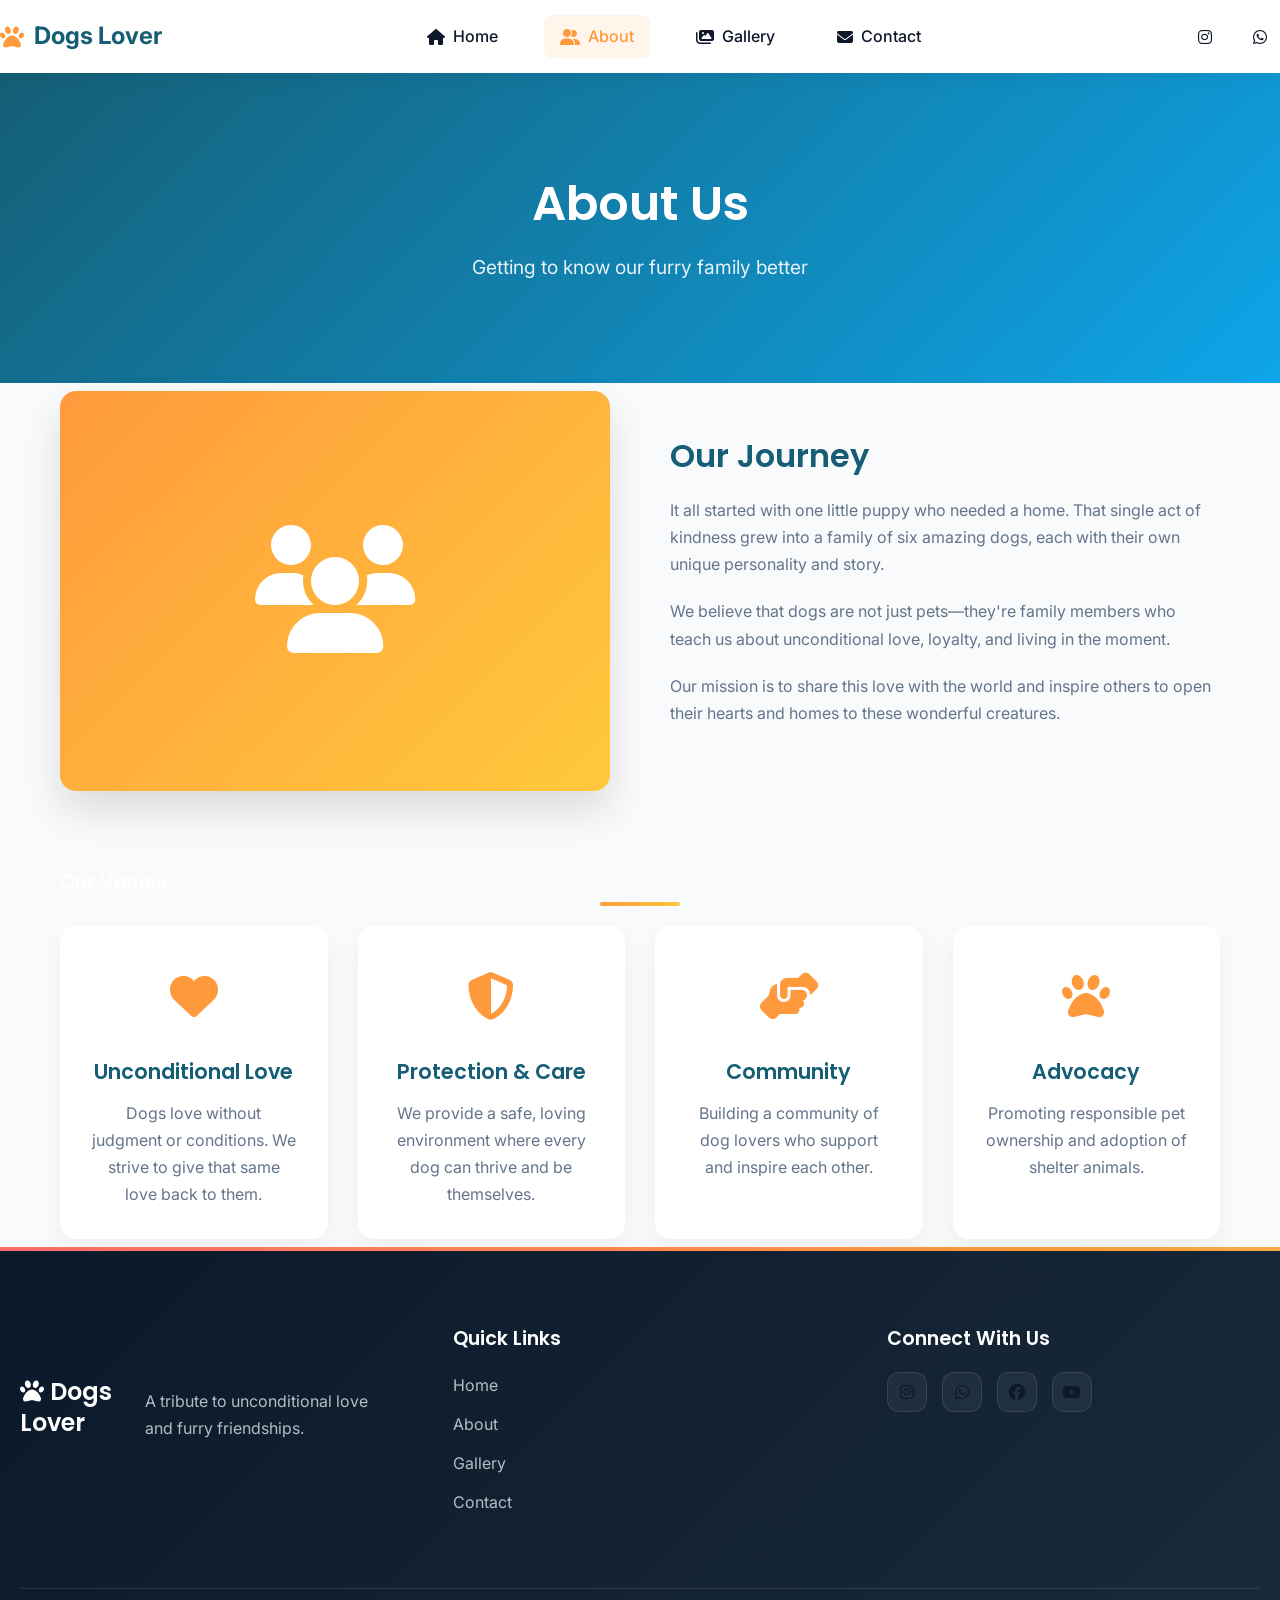
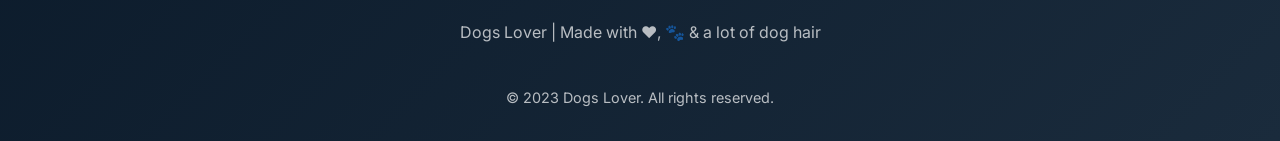
==== about.html @ d4560bfb "git init" ====
<!DOCTYPE html>
<html lang="en">
<head>
<meta charset="UTF-8">
<meta name="viewport" content="width=device-width, initial-scale=1.0">
<title>Dogs Lover | About</title>
<link rel="preconnect" href="https://fonts.googleapis.com">
<link rel="preconnect" href="https://fonts.gstatic.com" crossorigin>
<link href="https://fonts.googleapis.com/css2?family=Poppins:wght@300;400;500;600;700&family=Inter:wght@300;400;500;600&display=swap" rel="stylesheet">
<link rel="stylesheet" href="https://cdnjs.cloudflare.com/ajax/libs/font-awesome/6.4.0/css/all.min.css">
<link rel="stylesheet" href="style.css">
</head>

<body>
  <!-- Navigation -->
  <nav class="navbar">
    <div class="nav-container">
      <a href="index.html" class="nav-logo">
        <i class="fas fa-paw"></i> Dogs Lover
      </a>
      
      <button class="nav-toggle" id="navToggle">
        <i class="fas fa-bars"></i>
      </button>
      
      <ul class="nav-menu" id="navMenu">
        <li><a href="index.html" class="nav-link"><i class="fas fa-home"></i> Home</a></li>
        <li><a href="about.html" class="nav-link active"><i class="fas fa-user-friends"></i> About</a></li>
        <li><a href="gallery.html" class="nav-link"><i class="fas fa-images"></i> Gallery</a></li>
        <li><a href="contact.html" class="nav-link"><i class="fas fa-envelope"></i> Contact</a></li>
      </ul>
      
      <div class="nav-social">
        <a href="https://instagram.com/yourusername" class="social-icon" target="_blank">
          <i class="fab fa-instagram"></i>
        </a>
        <a href="https://wa.me/8801XXXXXXXXX" class="social-icon" target="_blank">
          <i class="fab fa-whatsapp"></i>
        </a>
      </div>
    </div>
  </nav>

  <!-- About Hero -->
  <header class="page-hero">
    <div class="container">
      <h1 class="page-title">About Us</h1>
      <p class="page-subtitle">Getting to know our furry family better</p>
    </div>
  </header>

  <!-- About Content -->
  <section class="section about-section">
    <div class="container">
      <div class="about-content">
        <div class="about-image">
          <div class="image-placeholder">
            <i class="fas fa-users"></i>
          </div>
        </div>
        
        <div class="about-text">
          <h2>Our Journey</h2>
          <p>
            It all started with one little puppy who needed a home. That single act of kindness grew into a family of six amazing dogs, each with their own unique personality and story.
          </p>
          <p>
            We believe that dogs are not just pets—they're family members who teach us about unconditional love, loyalty, and living in the moment.
          </p>
          <p>
            Our mission is to share this love with the world and inspire others to open their hearts and homes to these wonderful creatures.
          </p>
        </div>
      </div>
      
      <div class="values-section">
        <h2 class="section-title">Our Values</h2>
        
        <div class="values-grid">
          <div class="value-card">
            <div class="value-icon">
              <i class="fas fa-heart"></i>
            </div>
            <h3>Unconditional Love</h3>
            <p>Dogs love without judgment or conditions. We strive to give that same love back to them.</p>
          </div>
          
          <div class="value-card">
            <div class="value-icon">
              <i class="fas fa-shield-alt"></i>
            </div>
            <h3>Protection & Care</h3>
            <p>We provide a safe, loving environment where every dog can thrive and be themselves.</p>
          </div>
          
          <div class="value-card">
            <div class="value-icon">
              <i class="fas fa-hands-helping"></i>
            </div>
            <h3>Community</h3>
            <p>Building a community of dog lovers who support and inspire each other.</p>
          </div>
          
          <div class="value-card">
            <div class="value-icon">
              <i class="fas fa-paw"></i>
            </div>
            <h3>Advocacy</h3>
            <p>Promoting responsible pet ownership and adoption of shelter animals.</p>
          </div>
        </div>
      </div>
    </div>
  </section>

  <!-- Footer -->
  <footer class="footer">
    <div class="container">
      <div class="footer-content">
        <div class="footer-logo">
          <h3><i class="fas fa-paw"></i> Dogs Lover</h3>
          <p>A tribute to unconditional love and furry friendships.</p>
        </div>
        
        <div class="footer-links">
          <h4>Quick Links</h4>
          <ul>
            <li><a href="index.html">Home</a></li>
            <li><a href="about.html">About</a></li>
            <li><a href="gallery.html">Gallery</a></li>
            <li><a href="contact.html">Contact</a></li>
          </ul>
        </div>
        
        <div class="footer-contact">
          <h4>Connect With Us</h4>
          <div class="footer-social">
            <a href="https://instagram.com/yourusername" class="social-icon" target="_blank">
              <i class="fab fa-instagram"></i>
            </a>
            <a href="https://wa.me/8801XXXXXXXXX" class="social-icon" target="_blank">
              <i class="fab fa-whatsapp"></i>
            </a>
            <a href="#" class="social-icon">
              <i class="fab fa-facebook"></i>
            </a>
            <a href="#" class="social-icon">
              <i class="fab fa-youtube"></i>
            </a>
          </div>
        </div>
      </div>
      
      <div class="footer-bottom">
        <p>Dogs Lover | Made with ❤️, 🐾 & a lot of dog hair</p>
        <p class="copyright">© 2023 Dogs Lover. All rights reserved.</p>
      </div>
    </div>
  </footer>

  <script src="script.js"></script>
</body>
</html>
---- style.css ----
/* CSS Variables */
:root {
  --primary: #ff9a3c;
  --primary-light: #ffc93c;
  --secondary: #155e75;
  --secondary-light: #0ea5e9;
  --dark: #0f172a;
  --light: #f8fafc;
  --gray: #64748b;
  --gray-light: #e2e8f0;
  --white: #ffffff;
  --radius: 16px;
  --radius-sm: 8px;
  --shadow: 0 10px 25px rgba(0, 0, 0, 0.05);
  --shadow-md: 0 15px 35px rgba(0, 0, 0, 0.08);
  --shadow-lg: 0 20px 40px rgba(0, 0, 0, 0.12);
  --transition: all 0.3s ease;
}

/* Reset & Base Styles */
* {
  margin: 0;
  padding: 0;
  box-sizing: border-box;
}

html {
  scroll-behavior: smooth;
}

body {
  font-family: "Inter", sans-serif;
  background-color: var(--light);
  color: var(--dark);
  line-height: 1.7;
  overflow-x: hidden;
}

h1,
h2,
h3,
h4,
h5,
h6 {
  font-family: "Poppins", sans-serif;
  font-weight: 600;
  line-height: 1.3;
}

.container {
  width: 100%;
  max-width: 1200px;
  margin: 0 auto;
  padding: 0 20px;
}

/* =============================================
   HERO SLIDER STYLES
   ============================================= */

.hero-slider {
  position: relative;
  width: 100%;
  height: 85vh;
  min-height: 600px;
  max-height: 800px;
  overflow: hidden;
  margin-top: 0;
}

.slider-container {
  position: relative;
  width: 100%;
  height: 100%;
}

.slider-slide {
  position: absolute;
  top: 0;
  left: 0;
  width: 100%;
  height: 100%;
  opacity: 0;
  visibility: hidden;
  transition:
    opacity 0.8s ease,
    visibility 0.8s;
  display: flex;
  align-items: center;
  justify-content: center;
  z-index: 1;
}

.slider-slide.active {
  opacity: 1;
  visibility: visible;
  z-index: 2;
}

.slide-background {
  position: absolute;
  top: 0;
  left: 0;
  width: 100%;
  height: 100%;
  z-index: -1;
}

.slide-overlay {
  position: absolute;
  top: 0;
  left: 0;
  width: 100%;
  height: 100%;
  background: linear-gradient(
    to bottom,
    rgba(0, 0, 0, 0.2) 0%,
    rgba(0, 0, 0, 0.4) 100%
  );
  z-index: 0;
}

.slide-content {
  position: relative;
  z-index: 1;
  color: white;
  text-align: center;
  max-width: 800px;
  padding: 0 30px;
  animation: fadeInUp 0.8s ease 0.3s both;
}

.slide-title {
  font-size: 3.5rem;
  margin-bottom: 20px;
  text-shadow: 0 4px 12px rgba(0, 0, 0, 0.2);
  animation: fadeInUp 0.8s ease 0.4s both;
}

.slide-subtitle {
  font-size: 1.8rem;
  margin-bottom: 25px;
  opacity: 0.9;
  font-weight: 400;
  animation: fadeInUp 0.8s ease 0.5s both;
}

.slide-description {
  font-size: 1.2rem;
  margin-bottom: 40px;
  opacity: 0.8;
  max-width: 600px;
  margin-left: auto;
  margin-right: auto;
  animation: fadeInUp 0.8s ease 0.6s both;
}

.slide-buttons {
  display: flex;
  gap: 20px;
  justify-content: center;
  flex-wrap: wrap;
  animation: fadeInUp 0.8s ease 0.7s both;
}

/* Slider Navigation Buttons */
.slider-btn {
  position: absolute;
  top: 50%;
  transform: translateY(-50%);
  width: 60px;
  height: 60px;
  background: rgba(255, 255, 255, 0.15);
  border: none;
  border-radius: 50%;
  color: white;
  font-size: 1.5rem;
  cursor: pointer;
  z-index: 10;
  display: flex;
  align-items: center;
  justify-content: center;
  transition: all 0.3s ease;
  backdrop-filter: blur(5px);
  -webkit-backdrop-filter: blur(5px);
}

.slider-btn:hover {
  background: rgba(255, 255, 255, 0.25);
  transform: translateY(-50%) scale(1.1);
}

.slider-btn-prev {
  left: 30px;
}

.slider-btn-next {
  right: 30px;
}

/* Slider Dots */
.slider-dots {
  position: absolute;
  bottom: 40px;
  left: 0;
  width: 100%;
  display: flex;
  justify-content: center;
  gap: 12px;
  z-index: 10;
}

.slider-dot {
  width: 14px;
  height: 14px;
  border-radius: 50%;
  border: none;
  background: rgba(255, 255, 255, 0.4);
  cursor: pointer;
  transition: all 0.3s ease;
  padding: 0;
}

.slider-dot:hover {
  background: rgba(255, 255, 255, 0.7);
}

.slider-dot.active {
  background: white;
  transform: scale(1.2);
}

/* Slider Progress Bar */
.slider-progress {
  position: absolute;
  bottom: 0;
  left: 0;
  width: 100%;
  height: 4px;
  background: rgba(255, 255, 255, 0.2);
  z-index: 10;
}

.slider-progress-bar {
  height: 100%;
  width: 0%;
  background: white;
  transition: width 0.1s linear;
}

/* Animation Keyframes */
@keyframes fadeInUp {
  from {
    opacity: 0;
    transform: translateY(30px);
  }
  to {
    opacity: 1;
    transform: translateY(0);
  }
}

@keyframes slideInLeft {
  from {
    opacity: 0;
    transform: translateX(-50px);
  }
  to {
    opacity: 1;
    transform: translateX(0);
  }
}

@keyframes slideInRight {
  from {
    opacity: 0;
    transform: translateX(50px);
  }
  to {
    opacity: 1;
    transform: translateX(0);
  }
}

/* Slide Content Animations */
.slide-content .slide-title {
  animation: fadeInUp 0.8s ease 0.3s both;
}

.slide-content .slide-subtitle {
  animation: fadeInUp 0.8s ease 0.4s both;
}

.slide-content .slide-description {
  animation: fadeInUp 0.8s ease 0.5s both;
}

.slide-content .slide-buttons {
  animation: fadeInUp 0.8s ease 0.6s both;
}

/* Floating Dogs Animation */
.floating-dogs {
  position: absolute;
  width: 100%;
  height: 100%;
  top: 0;
  left: 0;
  pointer-events: none;
  z-index: 0;
}

.floating-dog {
  position: absolute;
  font-size: 5rem;
  color: rgba(255, 255, 255, 0.15);
  animation: float 6s ease-in-out infinite;
}

.floating-dog-1 {
  top: 20%;
  left: 10%;
  animation-delay: 0s;
}

.floating-dog-2 {
  top: 60%;
  right: 15%;
  font-size: 3.5rem;
  animation-delay: 2s;
}

.floating-dog-3 {
  top: 40%;
  right: 25%;
  font-size: 4rem;
  animation-delay: 4s;
}

.floating-dog-4 {
  top: 70%;
  left: 20%;
  font-size: 3rem;
  animation-delay: 1s;
}

.floating-dog-5 {
  top: 30%;
  right: 5%;
  font-size: 2.5rem;
  animation-delay: 3s;
}

@keyframes float {
  0%,
  100% {
    transform: translateY(0) rotate(0deg);
  }
  50% {
    transform: translateY(-20px) rotate(5deg);
  }
}

/* Responsive Styles for Slider */
@media (max-width: 992px) {
  .hero-slider {
    height: 75vh;
    min-height: 500px;
  }

  .slide-title {
    font-size: 2.8rem;
  }

  .slide-subtitle {
    font-size: 1.5rem;
  }

  .slider-btn {
    width: 50px;
    height: 50px;
    font-size: 1.2rem;
  }

  .slider-btn-prev {
    left: 15px;
  }

  .slider-btn-next {
    right: 15px;
  }
}

@media (max-width: 768px) {
  .hero-slider {
    height: 70vh;
    min-height: 450px;
  }

  .slide-title {
    font-size: 2.3rem;
  }

  .slide-subtitle {
    font-size: 1.3rem;
  }

  .slide-description {
    font-size: 1.1rem;
    margin-bottom: 30px;
  }

  .slide-buttons {
    flex-direction: column;
    align-items: center;
  }

  .slider-btn {
    width: 45px;
    height: 45px;
  }

  .floating-dog {
    font-size: 3rem;
  }
}

@media (max-width: 576px) {
  .hero-slider {
    height: 65vh;
    min-height: 400px;
  }

  .slide-title {
    font-size: 2rem;
  }

  .slide-subtitle {
    font-size: 1.2rem;
  }

  .slide-content {
    padding: 0 20px;
  }

  .slider-dots {
    bottom: 25px;
  }

  .floating-dogs {
    display: none;
  }
}

section {
  padding: 8px 0;
}

.section-header {
  padding: 0px !important;
  text-align: center;
  margin-bottom: 60px;
}

.section-title {
  font-size: 2.5rem;
  color: var(--secondary);
  margin-bottom: 15px;
  position: relative;
  display: inline-block;
}

.section-title::after {
  content: "";
  position: absolute;
  width: 80px;
  height: 4px;
  background: linear-gradient(to right, var(--primary), var(--primary-light));
  bottom: -10px;
  left: 50%;
  transform: translateX(-50%);
  border-radius: 2px;
}

.section-subtitle {
  font-size: 1.1rem;
  color: var(--gray);
  max-width: 700px;
  margin: 0 auto;
}

/* Buttons */
.btn {
  display: inline-block;
  padding: 14px 32px;
  border-radius: 50px;
  text-decoration: none;
  font-weight: 600;
  font-size: 1rem;
  transition: var(--transition);
  cursor: pointer;
  border: none;
  font-family: "Poppins", sans-serif;
}

.btn-primary {
  background: linear-gradient(
    135deg,
    var(--primary) 0%,
    var(--primary-light) 100%
  );
  color: white;
  box-shadow: var(--shadow);
}

.btn-primary:hover {
  transform: translateY(-5px);
  box-shadow: var(--shadow-lg);
}

.btn-outline {
  background: transparent;
  color: var(--primary);
  border: 2px solid var(--primary);
}

.btn-outline:hover {
  background: var(--primary);
  color: white;
  transform: translateY(-5px);
}

/* Navigation */
.navbar {
  background-color: var(--white);
  box-shadow: 0 4px 20px rgba(0, 0, 0, 0.05);
  position: sticky;
  top: 0;
  z-index: 1000;
  padding: 15px 0;
}

.nav-container {
  display: flex;
  justify-content: space-between;
  align-items: center;
}

.nav-logo {
  font-size: 1.5rem;
  font-weight: 700;
  color: var(--secondary);
  text-decoration: none;
  display: flex;
  align-items: center;
  gap: 10px;
}

.nav-logo i {
  color: var(--primary);
}

.nav-menu {
  display: flex;
  list-style: none;
  gap: 30px;
}

.nav-link {
  text-decoration: none;
  color: var(--dark);
  font-weight: 500;
  display: flex;
  align-items: center;
  gap: 8px;
  transition: var(--transition);
  padding: 8px 16px;
  border-radius: var(--radius-sm);
}

.nav-link:hover,
.nav-link.active {
  color: var(--primary);
  background-color: rgba(255, 154, 60, 0.1);
}

.nav-social {
  display: flex;
  gap: 15px;
}

.social-icon {
  display: inline-flex;
  align-items: center;
  justify-content: center;
  width: 40px;
  height: 40px;
  background-color: var(--gray-light);
  border-radius: 50%;
  color: var(--dark);
  text-decoration: none;
  transition: var(--transition);
}

.social-icon:hover {
  background-color: var(--primary);
  color: white;
  transform: translateY(-3px);
}

.nav-toggle {
  display: none;
  background: none;
  border: none;
  font-size: 1.5rem;
  color: var(--dark);
  cursor: pointer;
}

/* Hero Section */
.hero {
  background: linear-gradient(
    135deg,
    var(--primary) 0%,
    var(--primary-light) 100%
  );
  padding: 100px 0;
  color: white;
  position: relative;
  overflow: hidden;
}

.hero::before {
  content: "";
  position: absolute;
  top: 0;
  left: 0;
  width: 100%;
  height: 100%;
  background-image: url("data:image/svg+xml,%3Csvg width='60' height='60' viewBox='0 0 60 60' xmlns='http://www.w3.org/2000/svg'%3E%3Cg fill='none' fill-rule='evenodd'%3E%3Cg fill='%23ffffff' fill-opacity='0.1'%3E%3Cpath d='M36 34v-4h-2v4h-4v2h4v4h2v-4h4v-2h-4zm0-30V0h-2v4h-4v2h4v4h2V6h4V4h-4zM6 34v-4H4v4H0v2h4v4h2v-4h4v-2H6zM6 4V0H4v4H0v2h4v4h2V6h4V4H6z'/%3E%3C/g%3E%3C/g%3E%3C/svg%3E");
  opacity: 0.3;
}

.hero-content {
  position: relative;
  z-index: 2;
  max-width: 700px;
}

.hero-title {
  font-size: 3.5rem;
  margin-bottom: 15px;
  text-shadow: 0 4px 12px rgba(0, 0, 0, 0.1);
}

.hero-subtitle {
  font-size: 1.5rem;
  margin-bottom: 20px;
  opacity: 0.9;
}

.hero-description {
  font-size: 1.1rem;
  margin-bottom: 30px;
  opacity: 0.8;
}

.hero-buttons {
  display: flex;
  gap: 20px;
  flex-wrap: wrap;
}

.hero-image {
  position: absolute;
  right: 5%;
  bottom: 0;
  width: 300px;
  height: 300px;
}

.floating-dog {
  position: absolute;
  font-size: 5rem;
  color: rgba(255, 255, 255, 0.2);
  animation: float 6s ease-in-out infinite;
}

.floating-dog-2 {
  right: 10%;
  top: 20%;
  font-size: 3rem;
  animation-delay: 2s;
}

.floating-dog-3 {
  right: 30%;
  top: 40%;
  font-size: 4rem;
  animation-delay: 4s;
}

@keyframes float {
  0%,
  100% {
    transform: translateY(0);
  }
  50% {
    transform: translateY(-20px);
  }
}

/* Story Section */
.story-content {
  display: grid;
  grid-template-columns: 1fr auto;
  gap: 60px;
  align-items: center;
}

.story-text {
  font-size: 1.1rem;
}

.story-text p {
  margin-bottom: 20px;
  color: var(--gray);
}

.story-stats {
  display: flex;
  flex-direction: column;
  gap: 30px;
}

.stat-item {
  text-align: center;
  padding: 25px;
  background: white;
  border-radius: var(--radius);
  box-shadow: var(--shadow);
  min-width: 150px;
}

.stat-number {
  font-size: 3rem;
  font-weight: 700;
  color: var(--primary);
  line-height: 1;
}

.stat-label {
  font-size: 1.1rem;
  color: var(--secondary);
  font-weight: 500;
  margin-top: 10px;
}

/* Dogs Section */
.dogs-section {
  background-color: #f8fafc;
}

.dogs-grid {
  display: grid;
  grid-template-columns: repeat(auto-fill, minmax(300px, 1fr));
  gap: 30px;
}

.dog-card {
  background: white;
  border-radius: var(--radius);
  overflow: hidden;
  box-shadow: var(--shadow);
  transition: var(--transition);
}

.dog-card:hover {
  transform: translateY(-10px);
  box-shadow: var(--shadow-lg);
}

.dog-image {
  height: 246px;
  background: linear-gradient(
    135deg,
    var(--secondary-light) 0%,
    var(--secondary) 100%
  );
  display: flex;
  align-items: center;
  justify-content: center;
  color: white;
  font-size: 4rem;
}

.dog-info {
  padding: 25px;
}

.dog-name {
  font-size: 1.5rem;
  color: var(--secondary);
  margin-bottom: 10px;
}

.dog-description {
  color: var(--gray);
  margin-bottom: 15px;
  min-height: 80px;
}

.dog-tags {
  display: flex;
  flex-wrap: wrap;
  gap: 8px;
}

.dog-tag {
  background-color: var(--gray-light);
  color: var(--secondary);
  padding: 5px 12px;
  border-radius: 50px;
  font-size: 0.85rem;
  font-weight: 500;
}

/* Love Section */
.love-section {
  text-align: center;
}

.love-content {
  max-width: 800px;
  margin: 0 auto;
}

.love-icon {
  font-size: 4rem;
  color: var(--primary);
  margin-bottom: 20px;
}

.love-text {
  font-size: 1.2rem;
  color: var(--gray);
  margin-bottom: 25px;
  max-width: 700px;
  margin-left: auto;
  margin-right: auto;
}

/* Page Hero */
.page-hero {
  background: linear-gradient(
    135deg,
    var(--secondary) 0%,
    var(--secondary-light) 100%
  );
  padding: 100px 0;
  color: white;
  text-align: center;
}

.page-title {
  font-size: 3rem;
  margin-bottom: 15px;
}

.page-subtitle {
  font-size: 1.2rem;
  opacity: 0.9;
  max-width: 700px;
  margin: 0 auto;
}

/* About Section */
.about-content {
  display: grid;
  grid-template-columns: repeat(auto-fit, minmax(300px, 1fr));
  gap: 60px;
  align-items: center;
  margin-bottom: 80px;
}

.about-image {
  height: 400px;
  background: linear-gradient(
    135deg,
    var(--primary) 0%,
    var(--primary-light) 100%
  );
  border-radius: var(--radius);
  display: flex;
  align-items: center;
  justify-content: center;
  color: white;
  font-size: 8rem;
  box-shadow: var(--shadow-lg);
}

.about-text h2 {
  font-size: 2rem;
  color: var(--secondary);
  margin-bottom: 20px;
}

.about-text p {
  color: var(--gray);
  margin-bottom: 20px;
}

.values-grid {
  display: grid;
  grid-template-columns: repeat(auto-fill, minmax(250px, 1fr));
  gap: 30px;
}

.value-card {
  background: white;
  padding: 30px;
  border-radius: var(--radius);
  box-shadow: var(--shadow);
  text-align: center;
  transition: var(--transition);
}

.value-card:hover {
  transform: translateY(-10px);
  box-shadow: var(--shadow-lg);
}

.value-icon {
  font-size: 3rem;
  color: var(--primary);
  margin-bottom: 20px;
}

.value-card h3 {
  font-size: 1.3rem;
  color: var(--secondary);
  margin-bottom: 15px;
}

.value-card p {
  color: var(--gray);
}

/* Gallery Section */
.gallery-filters {
  display: flex;
  justify-content: center;
  flex-wrap: wrap;
  gap: 15px;
  margin-bottom: 40px;
}

.filter-btn {
  padding: 10px 25px;
  background-color: white;
  border: 2px solid var(--gray-light);
  border-radius: 50px;
  color: var(--gray);
  font-weight: 500;
  cursor: pointer;
  transition: var(--transition);
}

.filter-btn:hover,
.filter-btn.active {
  background-color: var(--primary);
  color: white;
  border-color: var(--primary);
}

.gallery-grid {
  display: grid;
  grid-template-columns: repeat(auto-fill, minmax(250px, 1fr));
  gap: 25px;
}

.gallery-item {
  background: white;
  border-radius: var(--radius);
  overflow: hidden;
  box-shadow: var(--shadow);
  transition: var(--transition);
}

.gallery-item:hover {
  transform: translateY(-10px);
  box-shadow: var(--shadow-lg);
}

.gallery-image {
  height: 246px;
  background: linear-gradient(
    135deg,
    var(--secondary-light) 0%,
    var(--secondary) 100%
  );
  display: flex;
  align-items: center;
  justify-content: center;
  color: white;
  font-size: 4rem;
}

.gallery-info {
  padding: 20px;
}

.gallery-info h3 {
  font-size: 1.3rem;
  color: var(--secondary);
  margin-bottom: 8px;
}

.gallery-info p {
  color: var(--gray);
  font-size: 0.95rem;
  margin-bottom: 10px;
}

.gallery-tag {
  display: inline-block;
  background-color: var(--primary-light);
  color: var(--dark);
  padding: 4px 12px;
  border-radius: 50px;
  font-size: 0.8rem;
  font-weight: 500;
}

.gallery-cta {
  text-align: center;
  margin-top: 60px;
  padding: 40px;
  background: linear-gradient(
    135deg,
    var(--secondary) 0%,
    var(--secondary-light) 100%
  );
  border-radius: var(--radius);
  color: white;
}

.gallery-cta p {
  font-size: 1.2rem;
  margin-bottom: 25px;
  opacity: 0.9;
}

.cta-buttons {
  display: flex;
  justify-content: center;
  gap: 20px;
  flex-wrap: wrap;
}

/* Contact Section */
.contact-content {
  display: grid;
  grid-template-columns: repeat(auto-fit, minmax(300px, 1fr));
  gap: 60px;
  margin-bottom: 80px;
}

.contact-info h2,
.contact-form h2 {
  font-size: 2rem;
  color: var(--secondary);
  margin-bottom: 20px;
}

.contact-info p {
  color: var(--gray);
  margin-bottom: 30px;
}

.contact-details {
  margin-bottom: 40px;
}

.contact-item {
  display: flex;
  gap: 20px;
  margin-bottom: 25px;
  align-items: flex-start;
}

.contact-icon {
  width: 50px;
  height: 50px;
  background-color: rgba(255, 154, 60, 0.1);
  border-radius: 50%;
  display: flex;
  align-items: center;
  justify-content: center;
  color: var(--primary);
  font-size: 1.2rem;
  flex-shrink: 0;
}

.contact-item h3 {
  font-size: 1.1rem;
  color: var(--secondary);
  margin-bottom: 5px;
}

.contact-item p {
  margin: 0;
  color: var(--gray);
}

.social-links h3 {
  font-size: 1.2rem;
  color: var(--secondary);
  margin-bottom: 15px;
}

.social-icons {
  display: flex;
  gap: 15px;
}

/* Contact Form */
.contact-form {
  background: white;
  padding: 40px;
  border-radius: var(--radius);
  box-shadow: var(--shadow);
}

.form-group {
  margin-bottom: 25px;
}

.form-group label {
  display: block;
  margin-bottom: 8px;
  font-weight: 500;
  color: var(--secondary);
}

.form-group input,
.form-group textarea {
  width: 100%;
  padding: 14px 20px;
  border: 2px solid var(--gray-light);
  border-radius: var(--radius-sm);
  font-family: "Inter", sans-serif;
  font-size: 1rem;
  transition: var(--transition);
}

.form-group input:focus,
.form-group textarea:focus {
  outline: none;
  border-color: var(--primary);
}

/* FAQ Section */
.faq-grid {
  display: grid;
  grid-template-columns: repeat(auto-fill, minmax(300px, 1fr));
  gap: 30px;
}

.faq-item {
  background: white;
  padding: 30px;
  border-radius: var(--radius);
  box-shadow: var(--shadow);
}

.faq-item h3 {
  font-size: 1.2rem;
  color: var(--secondary);
  margin-bottom: 15px;
}

.faq-item p {
  color: var(--gray);
}

/* Footer */
.footer {
  background-color: var(--dark);
  color: white;
  padding: 80px 0 30px;
}

.footer-content {
  display: grid;
  grid-template-columns: repeat(auto-fit, minmax(250px, 1fr));
  gap: 50px;
  margin-bottom: 50px;
}

.footer-logo h3 {
  font-size: 1.5rem;
  margin-bottom: 15px;
  color: white;
}

.footer-logo p {
  color: rgba(255, 255, 255, 0.7);
}

.footer-links h4,
.footer-contact h4 {
  font-size: 1.2rem;
  margin-bottom: 20px;
  color: white;
}

.footer-links ul {
  list-style: none;
}

.footer-links li {
  margin-bottom: 12px;
}

.footer-links a {
  color: rgba(255, 255, 255, 0.7);
  text-decoration: none;
  transition: var(--transition);
}

.footer-links a:hover {
  color: var(--primary);
  padding-left: 5px;
}

.footer-social {
  display: flex;
  gap: 15px;
}

.footer-bottom {
  text-align: center;
  padding-top: 30px;
  border-top: 1px solid rgba(255, 255, 255, 0.1);
  color: rgba(255, 255, 255, 0.7);
}

.copyright {
  margin-top: 10px;
  font-size: 0.9rem;
}

/* Responsive Styles */
@media (max-width: 992px) {
  .hero-title {
    font-size: 2.8rem;
  }

  .section-title {
    font-size: 2.2rem;
  }

  .story-content {
    grid-template-columns: 1fr;
    gap: 40px;
  }

  .story-stats {
    flex-direction: row;
    justify-content: center;
  }

  .hero-image {
    display: none;
  }
}

@media (max-width: 768px) {
  .nav-menu {
    position: fixed;
    top: 70px;
    right: -100%;
    flex-direction: column;
    background-color: white;
    width: 80%;
    max-width: 300px;
    height: calc(100vh - 70px);
    padding: 40px 30px;
    box-shadow: -5px 0 20px rgba(0, 0, 0, 0.1);
    transition: var(--transition);
    z-index: 999;
  }

  .nav-menu.active {
    right: 0;
  }

  .nav-toggle {
    display: block;
  }

  .nav-social {
    display: none;
  }

  .hero-title {
    font-size: 2.3rem;
  }

  .hero-subtitle {
    font-size: 1.3rem;
  }

  .hero-buttons {
    flex-direction: column;
    align-items: flex-start;
  }

  .page-title {
    font-size: 2.5rem;
  }

  section {
    padding: 60px 0;
  }
}

@media (max-width: 576px) {
  .hero-title {
    font-size: 2rem;
  }

  .section-title {
    font-size: 1.8rem;
  }

  .story-stats {
    flex-direction: column;
    align-items: center;
  }

  .stat-item {
    width: 100%;
    max-width: 200px;
  }

  .contact-content {
    grid-template-columns: 1fr;
  }

  .contact-form {
    padding: 30px 20px;
  }
}

/* =============================================
   ENHANCED FOOTER WITH FONT AWESOME ICONS
   ============================================= */

.footer {
  background: linear-gradient(135deg, #0a0f1a 0%, #1a2238 100%);
  color: #e2e8f0;
  padding: 80px 0 30px;
  position: relative;
  overflow: hidden;
  font-family: 'Inter', sans-serif;
}

.footer::before {
  content: '';
  position: absolute;
  top: 0;
  left: 0;
  width: 100%;
  height: 4px;
  background: linear-gradient(90deg, 
    #ff6b6b, #ff9a3c, #ffd166, #06d6a0, #118ab2, #073b4c);
  background-size: 400% 100%;
  animation: gradientMove 8s linear infinite;
}

@keyframes gradientMove {
  0% { background-position: 0% 50%; }
  100% { background-position: 400% 50%; }
}

/* Container & Layout */
.footer-content {
  display: grid;
  grid-template-columns: repeat(auto-fit, minmax(300px, 1fr));
  gap: 60px;
  margin-bottom: 60px;
}

/* Brand Section */
.footer-brand {
  padding-right: 20px;
}

.footer-logo {
  display: flex;
  align-items: center;
  gap: 20px;
  margin-bottom: 25px;
}

.logo-icon {
  position: relative;
  width: 80px;
  height: 80px;
  display: flex;
  align-items: center;
  justify-content: center;
}

.logo-icon i {
  font-size: 2.5rem;
  color: #ff9a3c;
  z-index: 2;
  position: relative;
}

.logo-ring {
  position: absolute;
  width: 100%;
  height: 100%;
  border: 3px solid rgba(255, 154, 60, 0.3);
  border-radius: 50%;
  animation: rotateRing 20s linear infinite;
}

@keyframes rotateRing {
  0% { transform: rotate(0deg); }
  100% { transform: rotate(360deg); }
}

.logo-text h3 {
  font-size: 2.2rem;
  color: white;
  margin: 0 0 5px 0;
  font-family: 'Poppins', sans-serif;
  font-weight: 700;
}

.logo-subtitle {
  color: #94a3b8;
  font-size: 0.9rem;
  font-weight: 500;
  letter-spacing: 1px;
}

.footer-tagline {
  font-size: 1.1rem;
  color: #cbd5e1;
  margin-bottom: 25px;
  line-height: 1.6;
  display: flex;
  align-items: center;
  gap: 10px;
}

.icon-pulse {
  color: #ff6b6b;
  animation: pulse 1.5s infinite;
}

.footer-info {
  display: flex;
  flex-direction: column;
  gap: 15px;
}

.info-item {
  display: flex;
  align-items: center;
  gap: 12px;
  color: #94a3b8;
  font-size: 0.95rem;
}

.info-item i {
  color: #ff9a3c;
  width: 20px;
}

/* Navigation Section */
.footer-nav {
  padding: 0 20px;
}

.footer-title {
  font-size: 1.3rem;
  color: white;
  margin-bottom: 30px;
  display: flex;
  align-items: center;
  gap: 10px;
  font-family: 'Poppins', sans-serif;
}

.footer-title i {
  color: #ff9a3c;
}

.footer-links-grid {
  display: grid;
  grid-template-columns: repeat(2, 1fr);
  gap: 15px;
}

.footer-link {
  display: flex;
  align-items: center;
  gap: 15px;
  padding: 15px;
  background: rgba(255, 255, 255, 0.05);
  border-radius: 12px;
  text-decoration: none;
  color: #cbd5e1;
  transition: all 0.3s ease;
  border: 1px solid transparent;
}

.footer-link:hover {
  background: rgba(255, 154, 60, 0.1);
  border-color: rgba(255, 154, 60, 0.3);
  transform: translateY(-3px);
  box-shadow: 0 5px 15px rgba(0, 0, 0, 0.2);
}

.link-icon {
  width: 40px;
  height: 40px;
  background: rgba(255, 255, 255, 0.1);
  border-radius: 10px;
  display: flex;
  align-items: center;
  justify-content: center;
}

.link-icon i {
  color: #ff9a3c;
  font-size: 1.2rem;
}

.link-text {
  flex: 1;
}

.link-title {
  display: block;
  font-weight: 600;
  color: white;
  font-size: 0.95rem;
  margin-bottom: 3px;
}

.link-desc {
  display: block;
  font-size: 0.8rem;
  color: #94a3b8;
}

.link-arrow {
  color: #94a3b8;
  font-size: 0.9rem;
  transition: transform 0.3s ease;
}

.footer-link:hover .link-arrow {
  transform: translateX(5px);
  color: #ff9a3c;
}

/* Connect Section */
.footer-connect {
  padding-left: 20px;
}

/* Social Icons */
.social-icons-wrapper {
  margin-bottom: 40px;
}

.social-icons-grid {
  display: grid;
  grid-template-columns: repeat(3, 1fr);
  gap: 15px;
  margin-bottom: 25px;
}

.social-icon {
  position: relative;
  display: flex;
  flex-direction: column;
  align-items: center;
  text-decoration: none;
  padding: 15px 10px;
  border-radius: 12px;
  background: rgba(255, 255, 255, 0.05);
  border: 1px solid rgba(255, 255, 255, 0.1);
  transition: all 0.3s ease;
}

.social-icon:hover {
  transform: translateY(-5px);
  box-shadow: 0 10px 20px rgba(0, 0, 0, 0.2);
}

.social-icon-bg {
  width: 50px;
  height: 50px;
  border-radius: 50%;
  display: flex;
  align-items: center;
  justify-content: center;
  margin-bottom: 10px;
  background: rgba(255, 255, 255, 0.1);
  transition: all 0.3s ease;
}

.social-icon:hover .social-icon-bg {
  transform: scale(1.1);
}

.social-tooltip {
  text-align: center;
  opacity: 0;
  transform: translateY(10px);
  transition: all 0.3s ease;
}

.social-icon:hover .social-tooltip {
  opacity: 1;
  transform: translateY(0);
}

.social-tooltip span {
  display: block;
  font-size: 0.9rem;
  font-weight: 600;
  color: white;
  margin-bottom: 2px;
}

.social-tooltip small {
  display: block;
  font-size: 0.75rem;
  color: #94a3b8;
}

/* Social Icon Colors */
.instagram .social-icon-bg { background: linear-gradient(45deg, #833ab4, #fd1d1d, #fcb045); }
.whatsapp .social-icon-bg { background: #25d366; }
.facebook .social-icon-bg { background: #1877f2; }
.youtube .social-icon-bg { background: #ff0000; }
.twitter .social-icon-bg { background: #1da1f2; }
.tiktok .social-icon-bg { background: #000000; }

.social-icon-bg i {
  color: white;
  font-size: 1.3rem;
}

/* Social Stats */
.social-stats {
  display: flex;
  justify-content: center;
  gap: 40px;
  padding-top: 25px;
  border-top: 1px solid rgba(255, 255, 255, 0.1);
}

.stat-item {
  display: flex;
  align-items: center;
  gap: 15px;
}

.stat-item i {
  font-size: 1.5rem;
  color: #ff9a3c;
}

.stat-content {
  display: flex;
  flex-direction: column;
}

.stat-number {
  font-size: 1.5rem;
  font-weight: 700;
  color: white;
  line-height: 1;
}

.stat-label {
  font-size: 0.85rem;
  color: #94a3b8;
}

/* Newsletter */
.newsletter-wrapper {
  background: linear-gradient(135deg, rgba(255, 154, 60, 0.1) 0%, rgba(21, 94, 117, 0.1) 100%);
  padding: 25px;
  border-radius: 16px;
  border: 1px solid rgba(255, 154, 60, 0.2);
}

.newsletter-header {
  display: flex;
  align-items: center;
  gap: 10px;
  margin-bottom: 10px;
}

.newsletter-header i {
  color: #ff9a3c;
  font-size: 1.2rem;
}

.newsletter-header h5 {
  color: white;
  margin: 0;
  font-size: 1.1rem;
}

.newsletter-wrapper > p {
  color: #cbd5e1;
  font-size: 0.95rem;
  margin-bottom: 20px;
}

.newsletter-form {
  position: relative;
}

.input-group {
  display: flex;
  align-items: center;
  background: rgba(255, 255, 255, 0.05);
  border-radius: 10px;
  border: 1px solid rgba(255, 255, 255, 0.1);
  overflow: hidden;
  margin-bottom: 15px;
}

.input-icon {
  padding: 0 15px;
  color: #94a3b8;
  font-size: 1rem;
}

.input-group input {
  flex: 1;
  background: transparent;
  border: none;
  padding: 15px 0;
  color: white;
  font-size: 0.95rem;
}

.input-group input:focus {
  outline: none;
}

.input-group input::placeholder {
  color: #94a3b8;
}

.submit-btn {
  background: linear-gradient(135deg, #ff9a3c 0%, #ff6b6b 100%);
  border: none;
  color: white;
  padding: 15px 25px;
  cursor: pointer;
  display: flex;
  align-items: center;
  gap: 8px;
  font-weight: 600;
  transition: all 0.3s ease;
}

.submit-btn:hover {
  transform: translateY(-2px);
  box-shadow: 0 5px 15px rgba(255, 154, 60, 0.3);
}

.btn-text {
  font-size: 0.9rem;
}

.form-note {
  display: flex;
  align-items: center;
  gap: 8px;
  color: #94a3b8;
  font-size: 0.8rem;
}

.form-note i {
  color: #06d6a0;
}

/* Divider */
.footer-divider {
  margin: 40px 0;
}

.divider-line {
  display: flex;
  justify-content: center;
  align-items: center;
  gap: 30px;
  color: #ff9a3c;
  opacity: 0.3;
}

.divider-line i {
  font-size: 1.2rem;
  animation: float 3s ease-in-out infinite;
}

.divider-line i:nth-child(2) { animation-delay: 0.5s; }
.divider-line i:nth-child(3) { animation-delay: 1s; }
.divider-line i:nth-child(4) { animation-delay: 1.5s; }

@keyframes float {
  0%, 100% { transform: translateY(0); }
  50% { transform: translateY(-10px); }
}

/* Footer Bottom */
.footer-bottom {
  display: flex;
  flex-direction: column;
  gap: 30px;
}

.copyright-content {
  display: flex;
  align-items: center;
  gap: 20px;
}

.copyright-icons {
  display: flex;
  gap: 15px;
}

.copyright-icons i {
  font-size: 1.5rem;
  color: #ff9a3c;
}

.icon-heartbeat {
  animation: heartbeat 1.5s infinite;
}

.icon-spin {
  animation: spin 4s linear infinite;
}

.icon-bounce {
  animation: bounce 2s infinite;
}

.copyright-text p {
  color: #94a3b8;
  margin: 0 0 5px 0;
  font-size: 0.95rem;
}

.copyright-details {
  font-size: 0.85rem;
  color: #64748b;
}

.copyright-details i {
  margin: 0 5px;
  color: #ff9a3c;
}

/* Legal Links */
.footer-legal {
  display: flex;
  justify-content: space-between;
  align-items: center;
  flex-wrap: wrap;
  gap: 20px;
}

.legal-links {
  display: flex;
  gap: 25px;
  flex-wrap: wrap;
}

.legal-link {
  display: flex;
  align-items: center;
  gap: 8px;
  color: #cbd5e1;
  text-decoration: none;
  font-size: 0.85rem;
  transition: color 0.3s ease;
}

.legal-link:hover {
  color: #ff9a3c;
}

.legal-link i {
  font-size: 0.9rem;
}

/* Back to Top */
.footer-back-top {
  display: flex;
  align-items: center;
  gap: 8px;
  padding: 10px 20px;
  background: rgba(255, 154, 60, 0.1);
  border: 1px solid rgba(255, 154, 60, 0.3);
  border-radius: 25px;
  color: #ff9a3c;
  cursor: pointer;
  transition: all 0.3s ease;
  font-size: 0.9rem;
  font-weight: 500;
}

.footer-back-top:hover {
  background: rgba(255, 154, 60, 0.2);
  transform: translateY(-3px);
}

/* Floating Paw */
.floating-paw {
  position: absolute;
  bottom: 20px;
  right: 20px;
  width: 50px;
  height: 50px;
  background: rgba(255, 154, 60, 0.1);
  border-radius: 50%;
  display: flex;
  align-items: center;
  justify-content: center;
  animation: float 4s ease-in-out infinite;
}

.floating-paw i {
  color: #ff9a3c;
  font-size: 1.5rem;
}

/* Animations */
@keyframes pulse {
  0%, 100% { transform: scale(1); }
  50% { transform: scale(1.2); }
}

@keyframes spin {
  0% { transform: rotate(0deg); }
  100% { transform: rotate(360deg); }
}

@keyframes bounce {
  0%, 100% { transform: translateY(0); }
  50% { transform: translateY(-10px); }
}

@keyframes heartbeat {
  0%, 100% { transform: scale(1); }
  50% { transform: scale(1.1); }
}

/* Responsive Design */
@media (max-width: 992px) {
  .footer-content {
    grid-template-columns: 1fr;
    gap: 40px;
  }
  
  .footer-brand,
  .footer-nav,
  .footer-connect {
    padding: 0;
  }
  
  .footer-links-grid {
    grid-template-columns: repeat(3, 1fr);
  }
  
  .social-icons-grid {
    grid-template-columns: repeat(6, 1fr);
  }
  
  .footer-legal {
    flex-direction: column;
    text-align: center;
    gap: 20px;
  }
  
  .legal-links {
    justify-content: center;
  }
}

@media (max-width: 768px) {
  .footer {
    padding: 60px 0 25px;
  }
  
  .footer-links-grid {
    grid-template-columns: repeat(2, 1fr);
  }
  
  .social-icons-grid {
    grid-template-columns: repeat(3, 1fr);
  }
  
  .copyright-content {
    flex-direction: column;
    text-align: center;
    gap: 15px;
  }
  
  .footer-back-top span {
    display: none;
  }
}

@media (max-width: 576px) {
  .footer-links-grid {
    grid-template-columns: 1fr;
  }
  
  .social-icons-grid {
    grid-template-columns: repeat(2, 1fr);
  }
  
  .social-stats {
    flex-direction: column;
    gap: 20px;
    align-items: center;
  }
  
  .legal-links {
    justify-content: center;
  }
  
  .floating-paw {
    display: none;
  }
}


/* =============================================
   MODERN FOOTER STYLES
   ============================================= */
.footer {
  background: linear-gradient(135deg, #0a1929 0%, #1a2b3c 100%);
  color: #ffffff;
  position: relative;
  overflow: hidden;
  padding: 80px 0 30px;
  font-family: 'Inter', -apple-system, BlinkMacSystemFont, 'Segoe UI', Roboto, sans-serif;
}

/* Animated Background Elements */
.footer-background {
  position: absolute;
  top: 0;
  left: 0;
  width: 100%;
  height: 100%;
  pointer-events: none;
  z-index: 1;
}

.bg-paw {
  position: absolute;
  color: rgba(255, 255, 255, 0.03);
  font-size: 4rem;
  animation: floatPaw 20s linear infinite;
}

.paw-1 {
  top: 10%;
  left: 5%;
  animation-delay: 0s;
}

.paw-2 {
  top: 60%;
  right: 10%;
  font-size: 3rem;
  animation-delay: 5s;
}

.paw-3 {
  bottom: 20%;
  left: 15%;
  font-size: 2.5rem;
  animation-delay: 10s;
}

.bg-bone {
  position: absolute;
  top: 30%;
  right: 20%;
  color: rgba(255, 255, 255, 0.02);
  font-size: 3rem;
  animation: rotateBone 40s linear infinite;
}

@keyframes floatPaw {
  0%, 100% {
    transform: translateY(0) rotate(0deg);
  }
  25% {
    transform: translateY(-20px) rotate(90deg);
  }
  50% {
    transform: translateY(0) rotate(180deg);
  }
  75% {
    transform: translateY(20px) rotate(270deg);
  }
}

@keyframes rotateBone {
  0% {
    transform: rotate(0deg);
  }
  100% {
    transform: rotate(360deg);
  }
}

/* Container */
.footer .container {
  position: relative;
  z-index: 2;
  max-width: 1400px;
}

/* Main Footer Content */
.footer-main {
  display: grid;
  grid-template-columns: repeat(12, 1fr);
  gap: 120px;
  margin-bottom: 60px;
}

/* Brand Section */
.footer-brand-section {
  grid-column: span 4;
}

.brand-logo {
  margin-bottom: 30px;
}

.logo-animated {
  display: flex;
  align-items: center;
  gap: 20px;
}

.logo-circle {
  position: relative;
  width: 80px;
  height: 80px;
  display: flex;
  align-items: center;
  justify-content: center;
}

.logo-icon {
  font-size: 2.5rem;
  color: #ff9a3c;
  z-index: 2;
  position: relative;
}

.logo-ring-1,
.logo-ring-2 {
  position: absolute;
  border: 2px solid rgba(255, 154, 60, 0.3);
  border-radius: 50%;
  animation: pulseRing 2s ease-out infinite;
}

.logo-ring-1 {
  width: 100%;
  height: 100%;
  animation-delay: 0s;
}

.logo-ring-2 {
  width: 120%;
  height: 120%;
  animation-delay: 0.5s;
}

.logo-text h2 {
  font-size: 2.2rem;
  margin: 0;
  font-weight: 800;
  background: linear-gradient(45deg, #ffffff, #ff9a3c);
  -webkit-background-clip: text;
  -webkit-text-fill-color: transparent;
  background-clip: text;
}

.logo-highlight {
  color: #ff9a3c;
  -webkit-text-fill-color: #ff9a3c;
}

.logo-tagline {
  color: #94a3b8;
  font-size: 0.9rem;
  margin-top: 5px;
  font-weight: 500;
}

.brand-mission {
  margin: 30px 0;
  padding: 25px;
  background: rgba(255, 255, 255, 0.05);
  border-radius: 20px;
  border: 1px solid rgba(255, 255, 255, 0.1);
  backdrop-filter: blur(10px);
}

.mission-text {
  color: #cbd5e1;
  font-style: italic;
  font-size: 1.1rem;
  line-height: 1.6;
  margin: 0;
  position: relative;
}

.mission-text .fa-quote-left {
  position: absolute;
  top: -10px;
  left: -10px;
  color: #ff9a3c;
  font-size: 1.2rem;
}

.mission-text .fa-quote-right {
  position: absolute;
  bottom: -10px;
  right: -10px;
  color: #ff9a3c;
  font-size: 1.2rem;
}

.brand-stats {
  margin-top: 30px;
}

.stats-grid {
  display: grid;
  grid-template-columns: repeat(3, 1fr);
  gap: 15px;
}

.stat-item {
  background: rgba(255, 255, 255, 0.05);
  border-radius: 15px;
  padding: 15px;
  text-align: center;
  transition: transform 0.3s ease, background 0.3s ease;
  border: 1px solid transparent;
}

.stat-item:hover {
  transform: translateY(-5px);
  background: rgba(255, 154, 60, 0.1);
  border-color: rgba(255, 154, 60, 0.2);
}

.stat-icon {
  font-size: 1.5rem;
  color: #ff9a3c;
  margin-bottom: 8px;
}

.stat-number {
  display: block;
  font-size: 1.8rem;
  font-weight: 700;
  color: #ffffff;
  line-height: 1;
}

.stat-label {
  display: block;
  font-size: 0.8rem;
  color: #94a3b8;
  margin-top: 5px;
  font-weight: 500;
}

/* Links Section */
.footer-links-section {
  grid-column: span 4;
}

.section-title {
  display: flex;
  align-items: center;
  gap: 12px;
  color: #ffffff;
  font-size: 1.2rem;
  margin-bottom: 30px;
  font-weight: 600;
}

.title-icon {
  width: 40px;
  height: 40px;
  background: linear-gradient(135deg, #ff9a3c, #ff6b6b);
  border-radius: 10px;
  display: flex;
  align-items: center;
  justify-content: center;
}

.title-icon i {
  font-size: 1rem;
}

.links-grid {
  display: grid;
  grid-template-columns: repeat(2, 1fr);
  gap: 30px;
}

.link-column {
  margin-bottom: 20px;
}

.column-title {
  color: #ffffff;
  font-size: 1rem;
  margin-bottom: 20px;
  padding-bottom: 10px;
  border-bottom: 2px solid rgba(255, 154, 60, 0.3);
  font-weight: 600;
}

.link-list {
  list-style: none;
  padding: 0;
  margin: 0;
}

.link-list li {
  margin-bottom: 12px;
}

.footer-link {
  display: flex;
  align-items: center;
  gap: 12px;
  color: #cbd5e1;
  text-decoration: none;
  padding: 12px 15px;
  border-radius: 10px;
  transition: all 0.3s ease;
  background: rgba(255, 255, 255, 0.03);
  border: 1px solid transparent;
  position: relative;
  overflow: hidden;
}

.footer-link::before {
  content: '';
  position: absolute;
  left: 0;
  top: 0;
  height: 100%;
  width: 3px;
  background: linear-gradient(to bottom, #ff9a3c, #ff6b6b);
  transform: translateX(-100%);
  transition: transform 0.3s ease;
}

.footer-link:hover {
  color: #ffffff;
  background: rgba(255, 255, 255, 0.08);
  border-color: rgba(255, 154, 60, 0.3);
  transform: translateX(5px);
}

.footer-link:hover::before {
  transform: translateX(0);
}

.link-bullet {
  color: #ff9a3c;
  font-size: 0.9rem;
  width: 20px;
  text-align: center;
}

.link-badge {
  margin-left: auto;
  background: rgba(255, 154, 60, 0.2);
  color: #ff9a3c;
  padding: 3px 8px;
  border-radius: 12px;
  font-size: 0.7rem;
  font-weight: 600;
  transition: all 0.3s ease;
}

.footer-link:hover .link-badge {
  background: rgba(255, 154, 60, 0.4);
  transform: scale(1.05);
}

/* Connect Section */
.footer-connect-section {
  grid-column: span 4;
}

/* Newsletter Modern */
.newsletter-modern {
  background: linear-gradient(135deg, rgba(255, 154, 60, 0.1), rgba(21, 94, 117, 0.1));
  border-radius: 20px;
  padding: 25px;
  margin-bottom: 30px;
  border: 1px solid rgba(255, 154, 60, 0.2);
  backdrop-filter: blur(10px);
}

.newsletter-header {
  display: flex;
  align-items: center;
  gap: 15px;
  margin-bottom: 20px;
}

.newsletter-icon {
  font-size: 2rem;
  color: #ff9a3c;
  background: rgba(255, 255, 255, 0.1);
  width: 60px;
  height: 60px;
  border-radius: 50%;
  display: flex;
  align-items: center;
  justify-content: center;
}

.newsletter-title h4 {
  color: #ffffff;
  margin: 0 0 5px 0;
  font-size: 1.2rem;
}

.newsletter-title p {
  color: #94a3b8;
  margin: 0;
  font-size: 0.9rem;
}

.newsletter-form-modern .form-group {
  display: flex;
  gap: 10px;
  margin-bottom: 15px;
}

.input-with-icon {
  flex: 1;
  position: relative;
}

.input-with-icon i {
  position: absolute;
  left: 15px;
  top: 50%;
  transform: translateY(-50%);
  color: #94a3b8;
}

.input-with-icon input {
  width: 100%;
  padding: 15px 15px 15px 45px;
  background: rgba(255, 255, 255, 0.08);
  border: 1px solid rgba(255, 255, 255, 0.1);
  border-radius: 12px;
  color: #ffffff;
  font-size: 0.95rem;
  transition: all 0.3s ease;
}

.input-with-icon input:focus {
  outline: none;
  border-color: #ff9a3c;
  background: rgba(255, 255, 255, 0.12);
  box-shadow: 0 0 0 3px rgba(255, 154, 60, 0.1);
}

.subscribe-btn {
  background: linear-gradient(135deg, #ff9a3c, #ff6b6b);
  color: white;
  border: none;
  padding: 0 25px;
  border-radius: 12px;
  font-weight: 600;
  cursor: pointer;
  display: flex;
  align-items: center;
  gap: 8px;
  transition: all 0.3s ease;
  min-width: 120px;
  justify-content: center;
}

.subscribe-btn:hover {
  transform: translateY(-2px);
  box-shadow: 0 10px 20px rgba(255, 154, 60, 0.3);
}

.subscribe-btn:active {
  transform: translateY(0);
}

.form-agreement {
  display: flex;
  align-items: center;
}

.checkbox-label {
  display: flex;
  align-items: center;
  gap: 10px;
  color: #94a3b8;
  font-size: 0.85rem;
  cursor: pointer;
}

.checkbox-label input {
  display: none;
}

.checkmark {
  width: 18px;
  height: 18px;
  border: 2px solid rgba(255, 255, 255, 0.2);
  border-radius: 4px;
  position: relative;
  transition: all 0.3s ease;
}

.checkbox-label input:checked + .checkmark {
  background: #ff9a3c;
  border-color: #ff9a3c;
}

.checkbox-label input:checked + .checkmark::after {
  content: '✓';
  position: absolute;
  color: white;
  font-size: 12px;
  top: 50%;
  left: 50%;
  transform: translate(-50%, -50%);
}

/* Social Modern */
.social-modern {
  margin-bottom: 30px;
}

.social-title {
  color: #ffffff;
  font-size: 1rem;
  margin-bottom: 20px;
  font-weight: 600;
}

.social-platforms {
  display: flex;
  flex-direction: column;
  gap: 12px;
}

.social-platform {
  display: flex;
  align-items: center;
  gap: 15px;
  padding: 15px;
  background: rgba(255, 255, 255, 0.05);
  border-radius: 15px;
  text-decoration: none;
  color: #cbd5e1;
  transition: all 0.3s ease;
  border: 1px solid transparent;
}

.social-platform:hover {
  transform: translateY(-3px);
  color: #ffffff;
  border-color: rgba(255, 255, 255, 0.1);
  box-shadow: 0 5px 15px rgba(0, 0, 0, 0.2);
}

.platform-icon {
  width: 45px;
  height: 45px;
  border-radius: 12px;
  display: flex;
  align-items: center;
  justify-content: center;
  font-size: 1.2rem;
}

.instagram .platform-icon { background: linear-gradient(45deg, #833ab4, #fd1d1d, #fcb045); }
.whatsapp .platform-icon { background: #25d366; }
.facebook .platform-icon { background: #1877f2; }
.youtube .platform-icon { background: #ff0000; }

.platform-info {
  flex: 1;
}

.platform-name {
  display: block;
  font-weight: 600;
  font-size: 0.95rem;
  margin-bottom: 3px;
}

.platform-followers {
  display: block;
  font-size: 0.8rem;
  color: #94a3b8;
}

.platform-link {
  color: #94a3b8;
  font-size: 0.9rem;
}

.social-platform:hover .platform-link {
  color: #ffffff;
}

/* Contact Modern */
.contact-modern {
  display: flex;
  flex-direction: column;
  gap: 15px;
}

.contact-item {
  display: flex;
  align-items: center;
  gap: 15px;
  padding: 15px;
  background: rgba(255, 255, 255, 0.05);
  border-radius: 15px;
  transition: all 0.3s ease;
}

.contact-item:hover {
  background: rgba(255, 255, 255, 0.08);
  transform: translateX(5px);
}

.contact-icon {
  width: 40px;
  height: 40px;
  background: rgba(255, 154, 60, 0.1);
  border-radius: 10px;
  display: flex;
  align-items: center;
  justify-content: center;
  color: #ff9a3c;
  font-size: 1.2rem;
}

.contact-details {
  flex: 1;
}

.contact-label {
  display: block;
  font-size: 0.8rem;
  color: #94a3b8;
  margin-bottom: 3px;
}

.contact-value {
  display: block;
  font-size: 0.95rem;
  color: #ffffff;
  font-weight: 500;
}

/* Footer Divider Modern */
.footer-divider-modern {
  margin: 40px 0;
}

.divider-line {
  display: flex;
  justify-content: center;
  align-items: center;
  gap: 20px;
}

.divider-dot {
  width: 8px;
  height: 8px;
  background: #ff9a3c;
  border-radius: 50%;
  animation: bounceDot 1.5s ease-in-out infinite;
}

.divider-dot:nth-child(2) { animation-delay: 0.2s; }
.divider-dot:nth-child(3) { animation-delay: 0.4s; }

@keyframes bounceDot {
  0%, 100% { transform: translateY(0); }
  50% { transform: translateY(-10px); }
}

/* Footer Bottom Modern */
.footer-bottom-modern {
  padding-top: 30px;
  border-top: 1px solid rgba(255, 255, 255, 0.1);
}

.copyright-section {
  margin-bottom: 30px;
}

.copyright-content {
  display: flex;
  justify-content: space-between;
  align-items: center;
  flex-wrap: wrap;
  gap: 20px;
}

.copyright-text {
  color: #94a3b8;
  font-size: 0.9rem;
}

.copyright-text p {
  margin: 0;
}

.copyright-separator {
  margin: 0 10px;
  color: #64748b;
}

#currentDateTime {
  color: #ff9a3c;
  font-weight: 500;
}

.copyright-message {
  margin-top: 8px !important;
  color: #cbd5e1;
  font-size: 0.85rem;
}

.heart-beat {
  color: #ff6b6b;
  animation: heartbeat 1.5s infinite;
  margin: 0 5px;
}

.paw-spin {
  color: #ff9a3c;
  animation: spin 4s linear infinite;
  margin: 0 5px;
}

.language-selector {
  display: flex;
  align-items: center;
}

.language-btn {
  display: flex;
  align-items: center;
  gap: 8px;
  background: rgba(255, 255, 255, 0.08);
  color: #cbd5e1;
  border: 1px solid rgba(255, 255, 255, 0.1);
  padding: 8px 16px;
  border-radius: 20px;
  font-size: 0.9rem;
  cursor: pointer;
  transition: all 0.3s ease;
}

.language-btn:hover {
  background: rgba(255, 255, 255, 0.12);
  color: #ffffff;
}

/* Legal Section */
.legal-section {
  display: flex;
  justify-content: space-between;
  align-items: center;
  flex-wrap: wrap;
  gap: 20px;
}

.legal-links-modern {
  display: flex;
  gap: 25px;
  flex-wrap: wrap;
}

.legal-link {
  display: flex;
  align-items: center;
  gap: 8px;
  color: #94a3b8;
  text-decoration: none;
  font-size: 0.85rem;
  transition: all 0.3s ease;
}

.legal-link:hover {
  color: #ffffff;
}

.legal-link i {
  font-size: 0.9rem;
}

/* Back to Top Modern */
.back-to-top-modern {
  display: flex;
  align-items: center;
  gap: 10px;
  cursor: pointer;
  position: relative;
  padding: 10px 20px;
  background: rgba(255, 255, 255, 0.05);
  border-radius: 25px;
  transition: all 0.3s ease;
}

.back-to-top-modern:hover {
  background: rgba(255, 154, 60, 0.1);
  transform: translateY(-3px);
}

.back-top-content {
  display: flex;
  align-items: center;
  gap: 8px;
  z-index: 2;
  position: relative;
}

.back-to-top-modern i {
  color: #ff9a3c;
  font-size: 1rem;
}

.back-text {
  color: #cbd5e1;
  font-size: 0.9rem;
  font-weight: 500;
}

.back-progress {
  position: absolute;
  top: 0;
  left: 0;
  height: 100%;
  width: 0%;
  background: linear-gradient(90deg, rgba(255, 154, 60, 0.2), rgba(255, 107, 107, 0.2));
  border-radius: 25px;
  transition: width 0.3s ease;
  z-index: 1;
}

.back-to-top-modern:hover .back-progress {
  width: 100%;
}

/* Animations */
@keyframes pulseRing {
  0% {
    transform: scale(0.8);
    opacity: 1;
  }
  100% {
    transform: scale(1.2);
    opacity: 0;
  }
}

@keyframes heartbeat {
  0%, 100% { transform: scale(1); }
  50% { transform: scale(1.1); }
}

@keyframes spin {
  0% { transform: rotate(0deg); }
  100% { transform: rotate(360deg); }
}

/* Responsive Design */
@media (max-width: 1200px) {
  .footer-main {
    grid-template-columns: repeat(6, 1fr);
  }
  
  .footer-brand-section,
  .footer-links-section,
  .footer-connect-section {
    grid-column: span 3;
  }
}

@media (max-width: 992px) {
  .footer-main {
    grid-template-columns: 1fr;
    gap: 50px;
  }
  
  .footer-brand-section,
  .footer-links-section,
  .footer-connect-section {
    grid-column: 1;
  }
  
  .copyright-content {
    flex-direction: column;
    text-align: center;
  }
  
  .legal-section {
    flex-direction: column;
    gap: 30px;
  }
}

@media (max-width: 768px) {
  .footer {
    padding: 60px 0 25px;
  }
  
  .links-grid {
    grid-template-columns: 1fr;
    gap: 20px;
  }
  
  .stats-grid {
    grid-template-columns: repeat(2, 1fr);
  }
  
  .newsletter-form-modern .form-group {
    flex-direction: column;
  }
  
  .subscribe-btn {
    width: 100%;
  }
  
  .legal-links-modern {
    justify-content: center;
  }
  
  .footer-background .bg-paw,
  .footer-background .bg-bone {
    display: none;
  }
}

@media (max-width: 576px) {
  .stats-grid {
    grid-template-columns: 1fr;
  }
  
  .logo-animated {
    flex-direction: column;
    text-align: center;
  }
  
  .back-text {
    display: none;
  }
  
  .copyright-separator {
    display: none;
  }
  
  .copyright-text p {
    display: flex;
    flex-direction: column;
    gap: 5px;
  }
}
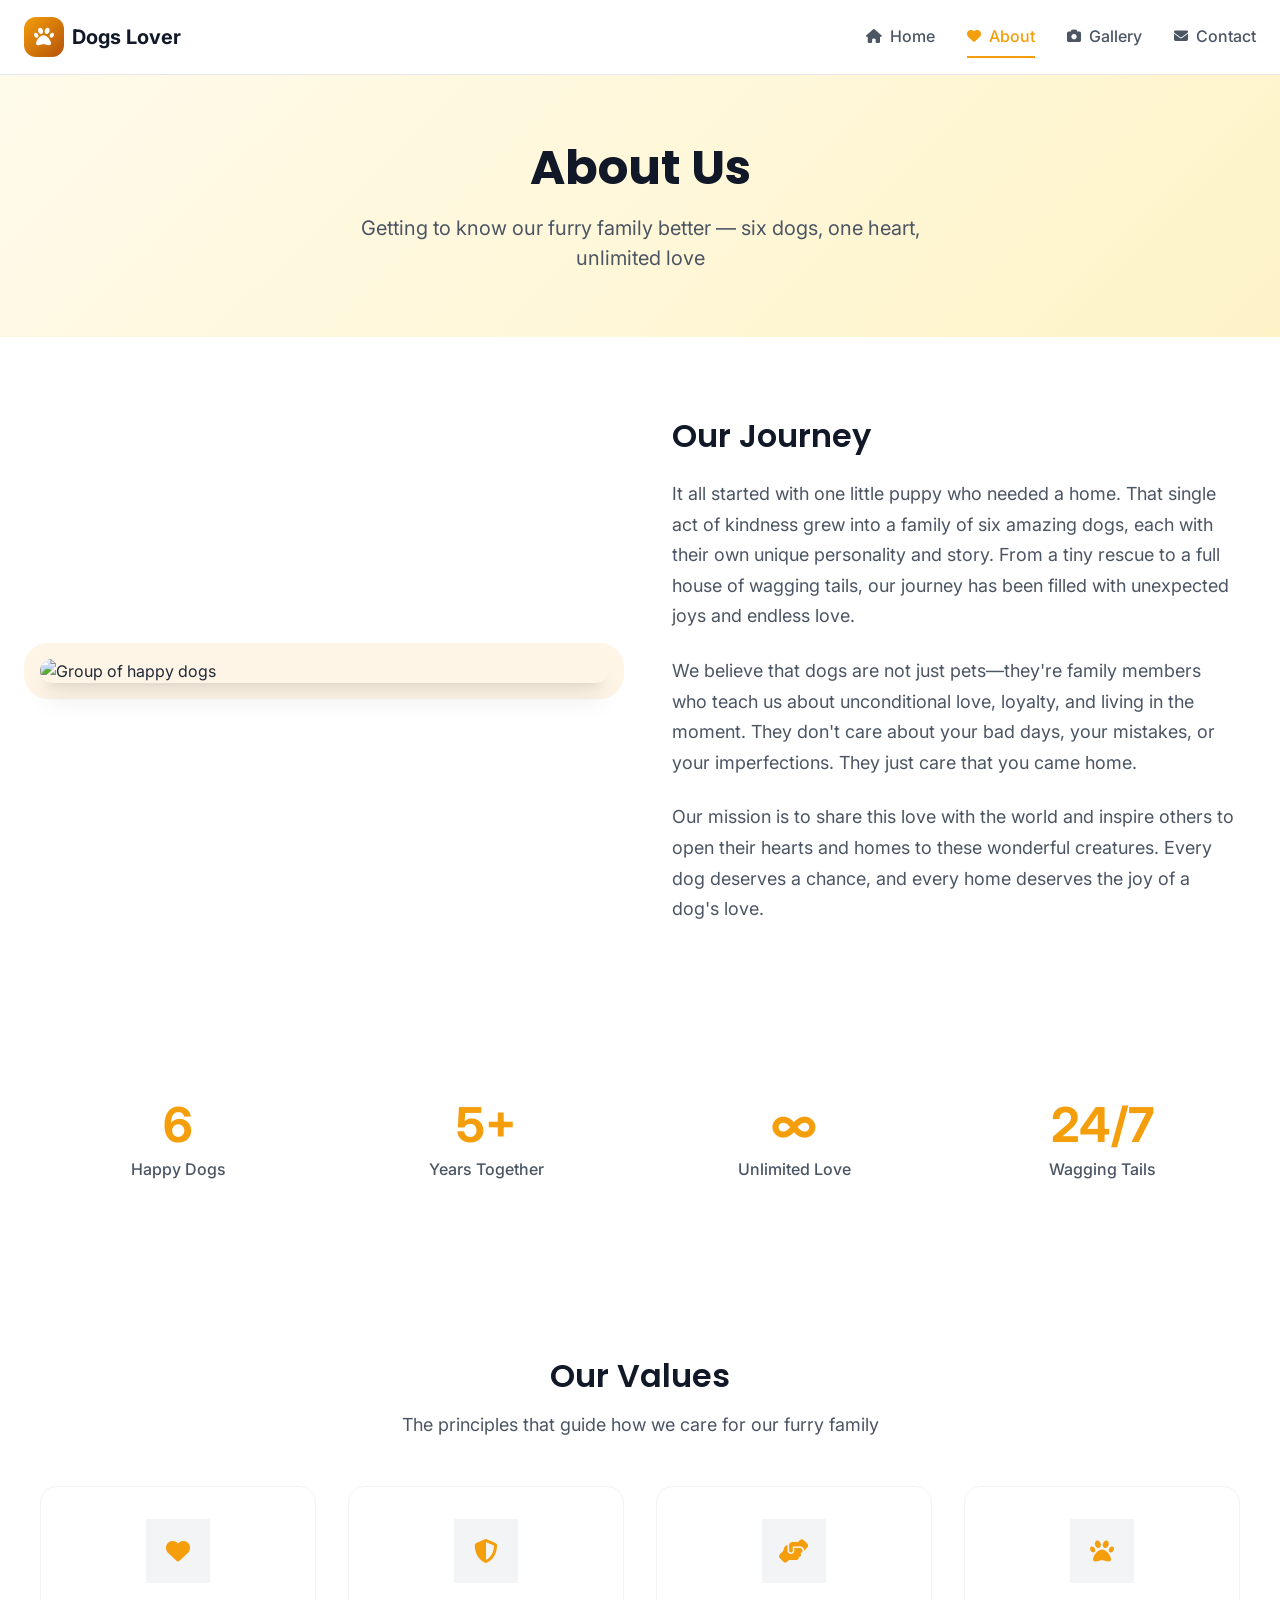
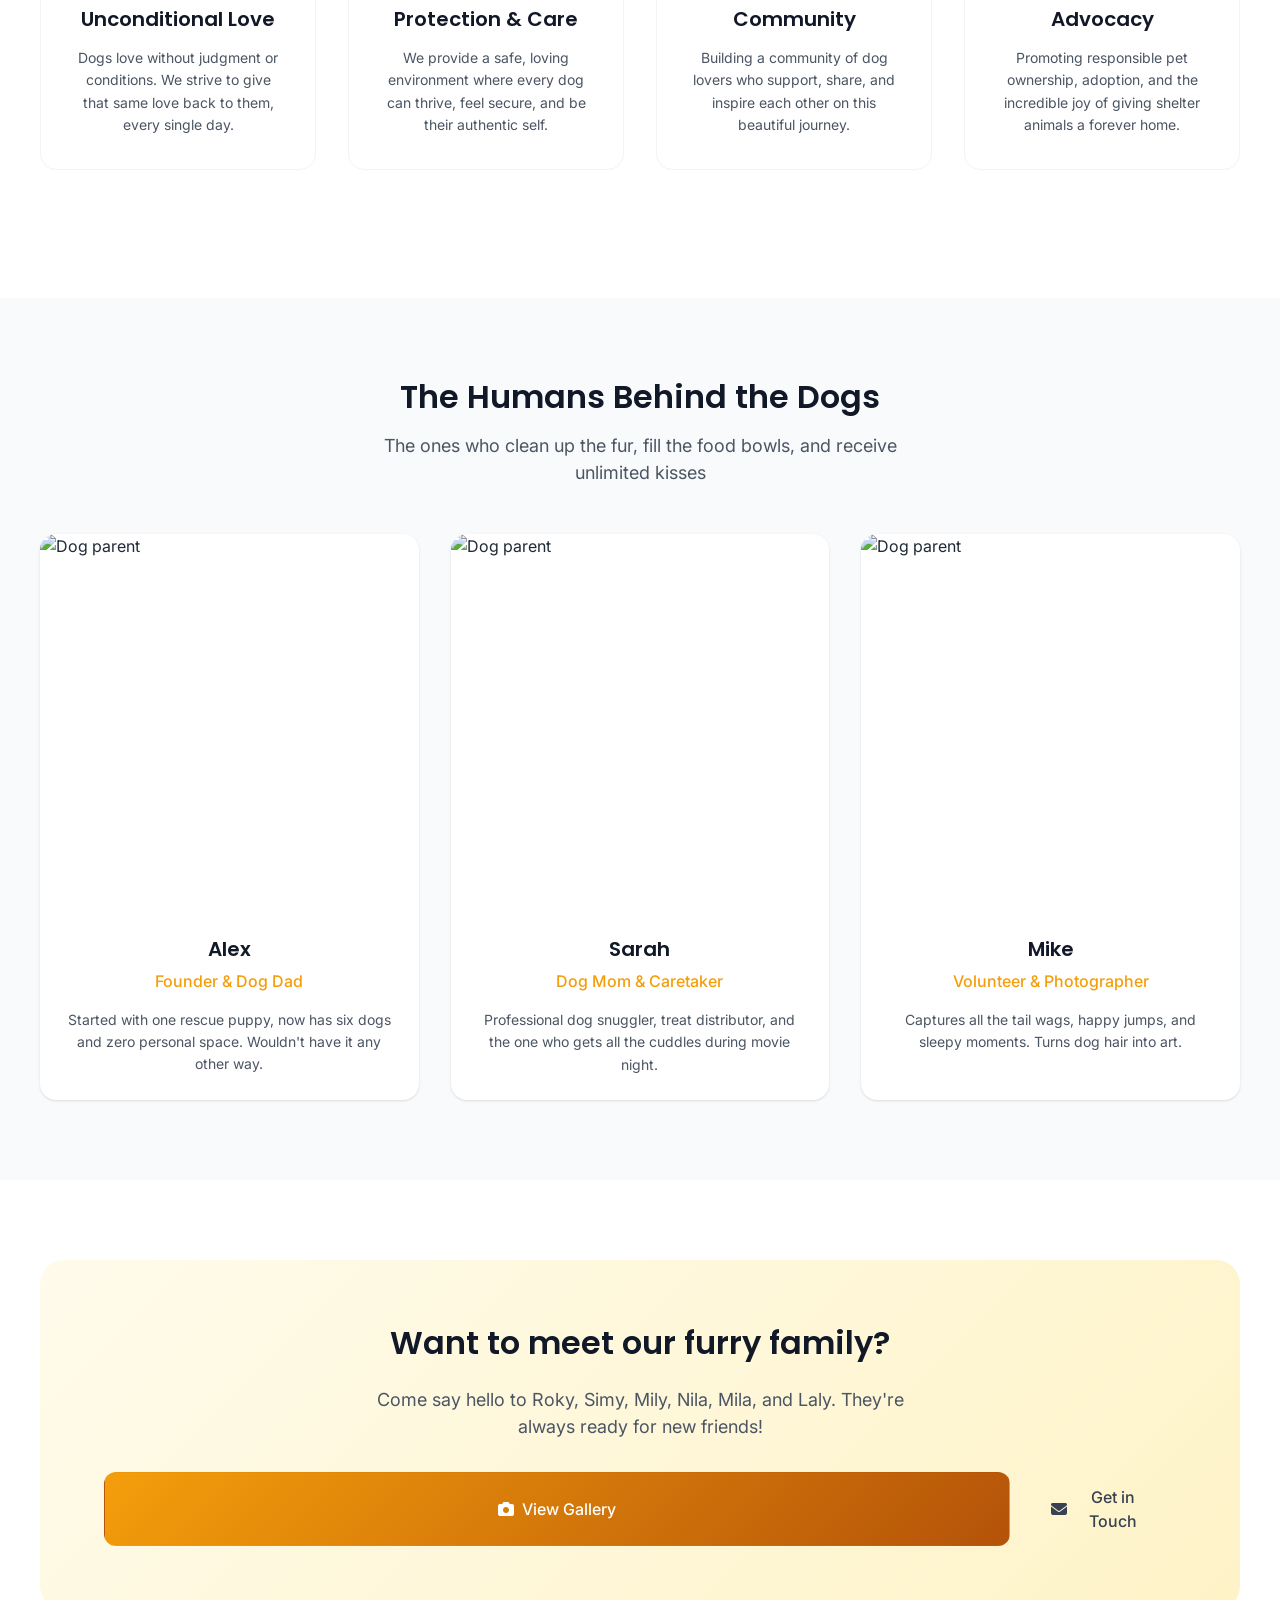
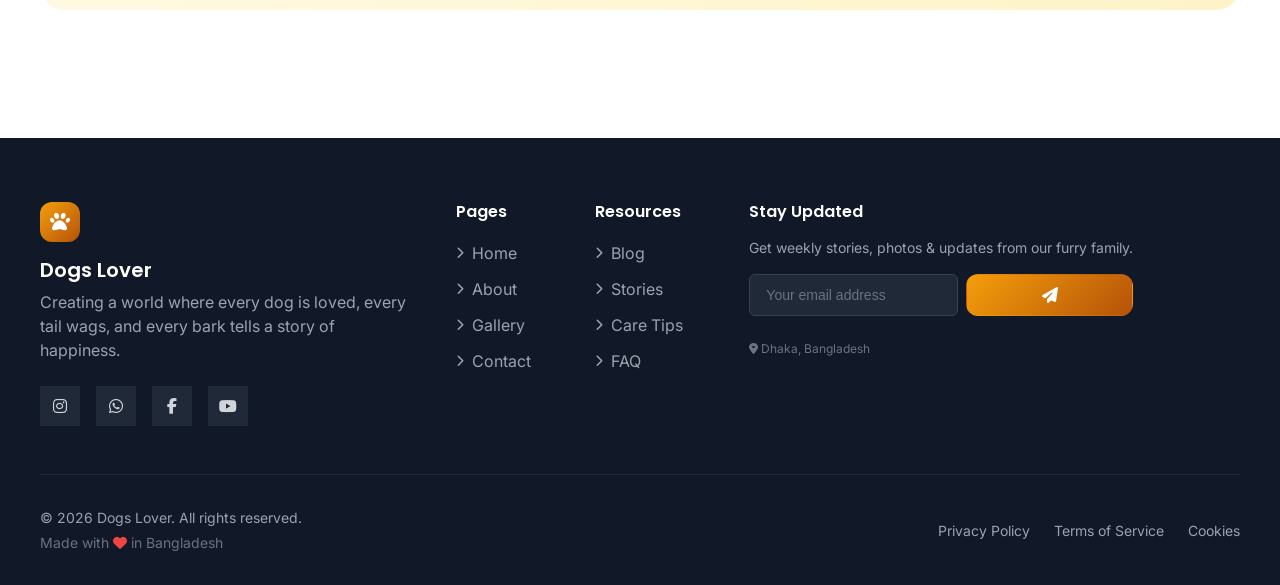
==== commit 93336a78: "gallery and contact page updated" ====
--- a/about.html
+++ b/about.html
@@ -1,163 +1,420 @@
-<!DOCTYPE html>
+<!doctype html>
 <html lang="en">
-<head>
-<meta charset="UTF-8">
-<meta name="viewport" content="width=device-width, initial-scale=1.0">
-<title>Dogs Lover | About</title>
-<link rel="preconnect" href="https://fonts.googleapis.com">
-<link rel="preconnect" href="https://fonts.gstatic.com" crossorigin>
-<link href="https://fonts.googleapis.com/css2?family=Poppins:wght@300;400;500;600;700&family=Inter:wght@300;400;500;600&display=swap" rel="stylesheet">
-<link rel="stylesheet" href="https://cdnjs.cloudflare.com/ajax/libs/font-awesome/6.4.0/css/all.min.css">
-<link rel="stylesheet" href="style.css">
-</head>
-
-<body>
-  <!-- Navigation -->
-  <nav class="navbar">
-    <div class="nav-container">
-      <a href="index.html" class="nav-logo">
-        <i class="fas fa-paw"></i> Dogs Lover
-      </a>
-      
-      <button class="nav-toggle" id="navToggle">
-        <i class="fas fa-bars"></i>
-      </button>
-      
-      <ul class="nav-menu" id="navMenu">
-        <li><a href="index.html" class="nav-link"><i class="fas fa-home"></i> Home</a></li>
-        <li><a href="about.html" class="nav-link active"><i class="fas fa-user-friends"></i> About</a></li>
-        <li><a href="gallery.html" class="nav-link"><i class="fas fa-images"></i> Gallery</a></li>
-        <li><a href="contact.html" class="nav-link"><i class="fas fa-envelope"></i> Contact</a></li>
-      </ul>
-      
-      <div class="nav-social">
-        <a href="https://instagram.com/yourusername" class="social-icon" target="_blank">
-          <i class="fab fa-instagram"></i>
+  <head>
+    <meta charset="UTF-8" />
+    <meta name="viewport" content="width=device-width, initial-scale=1.0" />
+    <title>Dogs Lover | About Our Furry Family</title>
+
+    <!-- Fonts -->
+    <link rel="preconnect" href="https://fonts.googleapis.com" />
+    <link rel="preconnect" href="https://fonts.gstatic.com" crossorigin />
+    <link
+      href="https://fonts.googleapis.com/css2?family=Inter:wght@300;400;500;600;700&family=Poppins:wght@400;500;600;700&display=swap"
+      rel="stylesheet"
+    />
+
+    <!-- Font Awesome -->
+    <link
+      rel="stylesheet"
+      href="https://cdnjs.cloudflare.com/ajax/libs/font-awesome/6.4.0/css/all.min.css"
+    />
+
+    <!-- Custom CSS -->
+    <link rel="stylesheet" href="style.css" />
+  </head>
+
+  <body>
+    <!-- Navigation -->
+    <nav class="navbar">
+      <div class="nav-container">
+        <a href="index.html" class="nav-logo">
+          <div class="logo-icon">
+            <i class="fas fa-paw"></i>
+          </div>
+          <span class="logo-text">Dogs Lover</span>
         </a>
-        <a href="https://wa.me/8801XXXXXXXXX" class="social-icon" target="_blank">
-          <i class="fab fa-whatsapp"></i>
-        </a>
-      </div>
-    </div>
-  </nav>
-
-  <!-- About Hero -->
-  <header class="page-hero">
-    <div class="container">
-      <h1 class="page-title">About Us</h1>
-      <p class="page-subtitle">Getting to know our furry family better</p>
-    </div>
-  </header>
-
-  <!-- About Content -->
-  <section class="section about-section">
-    <div class="container">
-      <div class="about-content">
-        <div class="about-image">
-          <div class="image-placeholder">
-            <i class="fas fa-users"></i>
-          </div>
-        </div>
-        
-        <div class="about-text">
-          <h2>Our Journey</h2>
-          <p>
-            It all started with one little puppy who needed a home. That single act of kindness grew into a family of six amazing dogs, each with their own unique personality and story.
+
+        <button class="nav-toggle" id="navToggle">
+          <i class="fas fa-bars"></i>
+        </button>
+
+        <ul class="nav-menu" id="navMenu">
+          <li>
+            <a href="index.html" class="nav-link">
+              <i class="fas fa-home"></i> Home
+            </a>
+          </li>
+          <li>
+            <a href="about.html" class="nav-link active">
+              <i class="fas fa-heart"></i> About
+            </a>
+          </li>
+          <li>
+            <a href="gallery.html" class="nav-link">
+              <i class="fas fa-camera"></i> Gallery
+            </a>
+          </li>
+          <li>
+            <a href="contact.html" class="nav-link">
+              <i class="fas fa-envelope"></i> Contact
+            </a>
+          </li>
+        </ul>
+      </div>
+    </nav>
+
+    <!-- Page Hero -->
+    <section class="page-hero">
+      <div class="container">
+        <h1 class="page-title">About Us</h1>
+        <p class="page-subtitle">
+          Getting to know our furry family better — six dogs, one heart,
+          unlimited love
+        </p>
+      </div>
+    </section>
+
+    <!-- About Story Section -->
+    <section class="section">
+      <div class="container">
+        <div class="about-grid">
+          <div class="about-image">
+            <img
+              src="https://images.unsplash.com/photo-1548199973-03cce0bbc87b?ixlib=rb-4.0.3&auto=format&fit=crop&w=800&q=80"
+              alt="Group of happy dogs"
+            />
+          </div>
+          <div class="about-text">
+            <h2>Our Journey</h2>
+            <p>
+              It all started with one little puppy who needed a home. That
+              single act of kindness grew into a family of six amazing dogs,
+              each with their own unique personality and story. From a tiny
+              rescue to a full house of wagging tails, our journey has been
+              filled with unexpected joys and endless love.
+            </p>
+            <p>
+              We believe that dogs are not just pets—they're family members who
+              teach us about unconditional love, loyalty, and living in the
+              moment. They don't care about your bad days, your mistakes, or
+              your imperfections. They just care that you came home.
+            </p>
+            <p>
+              Our mission is to share this love with the world and inspire
+              others to open their hearts and homes to these wonderful
+              creatures. Every dog deserves a chance, and every home deserves
+              the joy of a dog's love.
+            </p>
+          </div>
+        </div>
+      </div>
+    </section>
+
+    <!-- Stats Section -->
+    <section class="stats-section">
+      <div class="container">
+        <div class="stats-grid">
+          <div class="stat-card">
+            <div class="stat-number">6</div>
+            <div class="stat-label">Happy Dogs</div>
+          </div>
+          <div class="stat-card">
+            <div class="stat-number">5+</div>
+            <div class="stat-label">Years Together</div>
+          </div>
+          <div class="stat-card">
+            <div class="stat-number">∞</div>
+            <div class="stat-label">Unlimited Love</div>
+          </div>
+          <div class="stat-card">
+            <div class="stat-number">24/7</div>
+            <div class="stat-label">Wagging Tails</div>
+          </div>
+        </div>
+      </div>
+    </section>
+
+    <!-- Values Section -->
+    <section class="section">
+      <div class="container">
+        <div class="section-header">
+          <h2 class="section-title">Our Values</h2>
+          <p class="section-subtitle">
+            The principles that guide how we care for our furry family
           </p>
-          <p>
-            We believe that dogs are not just pets—they're family members who teach us about unconditional love, loyalty, and living in the moment.
-          </p>
-          <p>
-            Our mission is to share this love with the world and inspire others to open their hearts and homes to these wonderful creatures.
-          </p>
-        </div>
-      </div>
-      
-      <div class="values-section">
-        <h2 class="section-title">Our Values</h2>
-        
+        </div>
+
         <div class="values-grid">
           <div class="value-card">
             <div class="value-icon">
               <i class="fas fa-heart"></i>
             </div>
             <h3>Unconditional Love</h3>
-            <p>Dogs love without judgment or conditions. We strive to give that same love back to them.</p>
-          </div>
-          
+            <p>
+              Dogs love without judgment or conditions. We strive to give that
+              same love back to them, every single day.
+            </p>
+          </div>
+
           <div class="value-card">
             <div class="value-icon">
               <i class="fas fa-shield-alt"></i>
             </div>
             <h3>Protection & Care</h3>
-            <p>We provide a safe, loving environment where every dog can thrive and be themselves.</p>
-          </div>
-          
+            <p>
+              We provide a safe, loving environment where every dog can thrive,
+              feel secure, and be their authentic self.
+            </p>
+          </div>
+
           <div class="value-card">
             <div class="value-icon">
               <i class="fas fa-hands-helping"></i>
             </div>
             <h3>Community</h3>
-            <p>Building a community of dog lovers who support and inspire each other.</p>
-          </div>
-          
+            <p>
+              Building a community of dog lovers who support, share, and inspire
+              each other on this beautiful journey.
+            </p>
+          </div>
+
           <div class="value-card">
             <div class="value-icon">
               <i class="fas fa-paw"></i>
             </div>
             <h3>Advocacy</h3>
-            <p>Promoting responsible pet ownership and adoption of shelter animals.</p>
-          </div>
-        </div>
-      </div>
-    </div>
-  </section>
-
-  <!-- Footer -->
-  <footer class="footer">
-    <div class="container">
-      <div class="footer-content">
-        <div class="footer-logo">
-          <h3><i class="fas fa-paw"></i> Dogs Lover</h3>
-          <p>A tribute to unconditional love and furry friendships.</p>
-        </div>
-        
-        <div class="footer-links">
-          <h4>Quick Links</h4>
-          <ul>
-            <li><a href="index.html">Home</a></li>
-            <li><a href="about.html">About</a></li>
-            <li><a href="gallery.html">Gallery</a></li>
-            <li><a href="contact.html">Contact</a></li>
-          </ul>
-        </div>
-        
-        <div class="footer-contact">
-          <h4>Connect With Us</h4>
-          <div class="footer-social">
-            <a href="https://instagram.com/yourusername" class="social-icon" target="_blank">
-              <i class="fab fa-instagram"></i>
-            </a>
-            <a href="https://wa.me/8801XXXXXXXXX" class="social-icon" target="_blank">
-              <i class="fab fa-whatsapp"></i>
-            </a>
-            <a href="#" class="social-icon">
-              <i class="fab fa-facebook"></i>
-            </a>
-            <a href="#" class="social-icon">
-              <i class="fab fa-youtube"></i>
-            </a>
-          </div>
-        </div>
-      </div>
-      
-      <div class="footer-bottom">
-        <p>Dogs Lover | Made with ❤️, 🐾 & a lot of dog hair</p>
-        <p class="copyright">© 2023 Dogs Lover. All rights reserved.</p>
-      </div>
-    </div>
-  </footer>
-
-  <script src="script.js"></script>
-</body>
-</html>+            <p>
+              Promoting responsible pet ownership, adoption, and the incredible
+              joy of giving shelter animals a forever home.
+            </p>
+          </div>
+        </div>
+      </div>
+    </section>
+
+    <!-- Team/Humans Section -->
+    <section class="section team-section">
+      <div class="container">
+        <div class="section-header">
+          <h2 class="section-title">The Humans Behind the Dogs</h2>
+          <p class="section-subtitle">
+            The ones who clean up the fur, fill the food bowls, and receive
+            unlimited kisses
+          </p>
+        </div>
+
+        <div class="team-grid">
+          <div class="team-card">
+            <div class="team-image">
+              <img
+                src="https://images.unsplash.com/photo-1507003211169-0a1dd7228f2d?ixlib=rb-4.0.3&auto=format&fit=crop&w=800&q=80"
+                alt="Dog parent"
+              />
+            </div>
+            <div class="team-info">
+              <h3 class="team-name">Alex</h3>
+              <div class="team-role">Founder & Dog Dad</div>
+              <p class="team-bio">
+                Started with one rescue puppy, now has six dogs and zero
+                personal space. Wouldn't have it any other way.
+              </p>
+            </div>
+          </div>
+
+          <div class="team-card">
+            <div class="team-image">
+              <img
+                src="https://images.unsplash.com/photo-1494790108755-5f93d9bcc4a4?ixlib=rb-4.0.3&auto=format&fit=crop&w=800&q=80"
+                alt="Dog parent"
+              />
+            </div>
+            <div class="team-info">
+              <h3 class="team-name">Sarah</h3>
+              <div class="team-role">Dog Mom & Caretaker</div>
+              <p class="team-bio">
+                Professional dog snuggler, treat distributor, and the one who
+                gets all the cuddles during movie night.
+              </p>
+            </div>
+          </div>
+
+          <div class="team-card">
+            <div class="team-image">
+              <img
+                src="https://images.unsplash.com/photo-1534528741775-53994a69daeb?ixlib=rb-4.0.3&auto=format&fit=crop&w=800&q=80"
+                alt="Dog parent"
+              />
+            </div>
+            <div class="team-info">
+              <h3 class="team-name">Mike</h3>
+              <div class="team-role">Volunteer & Photographer</div>
+              <p class="team-bio">
+                Captures all the tail wags, happy jumps, and sleepy moments.
+                Turns dog hair into art.
+              </p>
+            </div>
+          </div>
+        </div>
+      </div>
+    </section>
+
+    <!-- Call to Action -->
+    <section class="section">
+      <div class="container">
+        <div
+          style="
+            background: linear-gradient(135deg, #fffbeb, #fef3c7);
+            border-radius: var(--radius-2xl);
+            padding: 4rem;
+            text-align: center;
+          "
+        >
+          <h2
+            style="
+              font-size: 2rem;
+              color: var(--gray-900);
+              margin-bottom: 1.5rem;
+            "
+          >
+            Want to meet our furry family?
+          </h2>
+          <p
+            style="
+              font-size: 1.125rem;
+              color: var(--gray-600);
+              max-width: 36rem;
+              margin: 0 auto 2rem;
+            "
+          >
+            Come say hello to Roky, Simy, Mily, Nila, Mila, and Laly. They're
+            always ready for new friends!
+          </p>
+          <div style="display: flex; gap: 1rem; justify-content: center">
+            <a href="gallery.html" class="btn btn-primary btn-lg">
+              <i class="fas fa-camera"></i> View Gallery
+            </a>
+            <a href="contact.html" class="btn btn-outline btn-lg">
+              <i class="fas fa-envelope"></i> Get in Touch
+            </a>
+          </div>
+        </div>
+      </div>
+    </section>
+
+    <!-- Footer -->
+    <footer class="footer">
+      <div class="container">
+        <div class="footer-main">
+          <!-- Brand Column -->
+          <div class="footer-brand">
+            <div class="logo-icon">
+              <i class="fas fa-paw"></i>
+            </div>
+            <h3>Dogs Lover</h3>
+            <p class="brand-description">
+              Creating a world where every dog is loved, every tail wags, and
+              every bark tells a story of happiness.
+            </p>
+            <div class="social-links">
+              <a href="#" class="social-link">
+                <i class="fab fa-instagram"></i>
+              </a>
+              <a href="#" class="social-link">
+                <i class="fab fa-whatsapp"></i>
+              </a>
+              <a href="#" class="social-link">
+                <i class="fab fa-facebook-f"></i>
+              </a>
+              <a href="#" class="social-link">
+                <i class="fab fa-youtube"></i>
+              </a>
+            </div>
+          </div>
+
+          <!-- Links Column -->
+          <div class="footer-links-grid">
+            <div class="footer-column">
+              <h4>Pages</h4>
+              <div class="footer-links">
+                <a href="index.html">
+                  <i class="fas fa-chevron-right"></i> Home
+                </a>
+                <a href="about.html">
+                  <i class="fas fa-chevron-right"></i> About
+                </a>
+                <a href="gallery.html">
+                  <i class="fas fa-chevron-right"></i> Gallery
+                </a>
+                <a href="contact.html">
+                  <i class="fas fa-chevron-right"></i> Contact
+                </a>
+              </div>
+            </div>
+            <div class="footer-column">
+              <h4>Resources</h4>
+              <div class="footer-links">
+                <a href="#blog"> <i class="fas fa-chevron-right"></i> Blog </a>
+                <a href="#stories">
+                  <i class="fas fa-chevron-right"></i> Stories
+                </a>
+                <a href="#tips">
+                  <i class="fas fa-chevron-right"></i> Care Tips
+                </a>
+                <a href="#faq"> <i class="fas fa-chevron-right"></i> FAQ </a>
+              </div>
+            </div>
+          </div>
+
+          <!-- Newsletter Column -->
+          <div class="newsletter">
+            <h4>Stay Updated</h4>
+            <p
+              style="
+                color: var(--gray-400);
+                margin-bottom: 1rem;
+                font-size: 0.875rem;
+              "
+            >
+              Get weekly stories, photos & updates from our furry family.
+            </p>
+            <form class="newsletter-form">
+              <input
+                type="email"
+                class="newsletter-input"
+                placeholder="Your email address"
+                required
+              />
+              <button type="submit" class="btn btn-primary">
+                <i class="fas fa-paper-plane"></i>
+              </button>
+            </form>
+            <div style="margin-top: 1.5rem">
+              <p style="color: var(--gray-500); font-size: 0.75rem">
+                <i class="fas fa-map-marker-alt"></i> Dhaka, Bangladesh
+              </p>
+            </div>
+          </div>
+        </div>
+
+        <!-- Footer Bottom -->
+        <div class="footer-bottom">
+          <div>
+            <p>
+              © <span id="currentYear">2026</span> Dogs Lover. All rights
+              reserved.
+            </p>
+            <p style="margin-top: 0.25rem; color: var(--gray-500)">
+              Made with <i class="fas fa-heart" style="color: #ef4444"></i> in
+              Bangladesh
+            </p>
+          </div>
+          <div class="footer-bottom-links">
+            <a href="#privacy">Privacy Policy</a>
+            <a href="#terms">Terms of Service</a>
+            <a href="#cookies">Cookies</a>
+          </div>
+        </div>
+      </div>
+    </footer>
+  </body>
+</html>
--- a/style.css
+++ b/style.css
@@ -1,39 +1,52 @@
-/* CSS Variables */
 :root {
-  --primary: #ff9a3c;
-  --primary-light: #ffc93c;
-  --secondary: #155e75;
-  --secondary-light: #0ea5e9;
-  --dark: #0f172a;
-  --light: #f8fafc;
-  --gray: #64748b;
-  --gray-light: #e2e8f0;
-  --white: #ffffff;
-  --radius: 16px;
-  --radius-sm: 8px;
-  --shadow: 0 10px 25px rgba(0, 0, 0, 0.05);
-  --shadow-md: 0 15px 35px rgba(0, 0, 0, 0.08);
-  --shadow-lg: 0 20px 40px rgba(0, 0, 0, 0.12);
-  --transition: all 0.3s ease;
-}
-
-/* Reset & Base Styles */
+  --primary: #f59e0b;
+  --primary-dark: #b45309;
+  --secondary: #4b5563;
+  --accent: #8b5cf6;
+  --success: #10b981;
+  --warning: #f59e0b;
+  --error: #ef4444;
+  --dark: #1f2937;
+  --light: #f9fafb;
+  --gray-50: #f9fafb;
+  --gray-100: #f3f4f6;
+  --gray-200: #e5e7eb;
+  --gray-300: #d1d5db;
+  --gray-400: #9ca3af;
+  --gray-500: #6b7280;
+  --gray-600: #4b5563;
+  --gray-700: #374151;
+  --gray-800: #1f2937;
+  --gray-900: #111827;
+
+  --shadow-sm: 0 1px 2px 0 rgb(0 0 0 / 0.05);
+  --shadow: 0 1px 3px 0 rgb(0 0 0 / 0.1), 0 1px 2px -1px rgb(0 0 0 / 0.1);
+  --shadow-md: 0 4px 6px -1px rgb(0 0 0 / 0.1), 0 2px 4px -2px rgb(0 0 0 / 0.1);
+  --shadow-lg:
+    0 10px 15px -3px rgb(0 0 0 / 0.1), 0 4px 6px -4px rgb(0 0 0 / 0.1);
+  --shadow-xl:
+    0 20px 25px -5px rgb(0 0 0 / 0.1), 0 8px 10px -6px rgb(0 0 0 / 0.1);
+
+  --radius-sm: 0.25rem;
+  --radius: 0.375rem;
+  --radius-md: 0.5rem;
+  --radius-lg: 0.75rem;
+  --radius-xl: 1rem;
+  --radius-2xl: 1.5rem;
+}
+
+/* Reset & Base */
 * {
   margin: 0;
   padding: 0;
   box-sizing: border-box;
 }
 
-html {
-  scroll-behavior: smooth;
-}
-
 body {
   font-family: "Inter", sans-serif;
-  background-color: var(--light);
-  color: var(--dark);
-  line-height: 1.7;
-  overflow-x: hidden;
+  color: var(--gray-800);
+  line-height: 1.5;
+  background-color: white;
 }
 
 h1,
@@ -44,568 +57,109 @@
 h6 {
   font-family: "Poppins", sans-serif;
   font-weight: 600;
-  line-height: 1.3;
-}
-
+  line-height: 1.2;
+}
+
+a {
+  text-decoration: none;
+  color: inherit;
+}
+
+ul {
+  list-style: none;
+}
+
+img {
+  max-width: 100%;
+  height: auto;
+  display: block;
+}
+
+/* Container */
 .container {
-  width: 100%;
-  max-width: 1200px;
+  max-width: 1280px;
   margin: 0 auto;
-  padding: 0 20px;
-}
-
-/* =============================================
-   HERO SLIDER STYLES
-   ============================================= */
-
-.hero-slider {
-  position: relative;
-  width: 100%;
-  height: 85vh;
-  min-height: 600px;
-  max-height: 800px;
-  overflow: hidden;
-  margin-top: 0;
-}
-
-.slider-container {
-  position: relative;
-  width: 100%;
-  height: 100%;
-}
-
-.slider-slide {
-  position: absolute;
-  top: 0;
-  left: 0;
-  width: 100%;
-  height: 100%;
-  opacity: 0;
-  visibility: hidden;
-  transition:
-    opacity 0.8s ease,
-    visibility 0.8s;
-  display: flex;
-  align-items: center;
-  justify-content: center;
-  z-index: 1;
-}
-
-.slider-slide.active {
-  opacity: 1;
-  visibility: visible;
-  z-index: 2;
-}
-
-.slide-background {
-  position: absolute;
-  top: 0;
-  left: 0;
-  width: 100%;
-  height: 100%;
-  z-index: -1;
-}
-
-.slide-overlay {
-  position: absolute;
-  top: 0;
-  left: 0;
-  width: 100%;
-  height: 100%;
-  background: linear-gradient(
-    to bottom,
-    rgba(0, 0, 0, 0.2) 0%,
-    rgba(0, 0, 0, 0.4) 100%
-  );
-  z-index: 0;
-}
-
-.slide-content {
-  position: relative;
-  z-index: 1;
-  color: white;
-  text-align: center;
-  max-width: 800px;
-  padding: 0 30px;
-  animation: fadeInUp 0.8s ease 0.3s both;
-}
-
-.slide-title {
-  font-size: 3.5rem;
-  margin-bottom: 20px;
-  text-shadow: 0 4px 12px rgba(0, 0, 0, 0.2);
-  animation: fadeInUp 0.8s ease 0.4s both;
-}
-
-.slide-subtitle {
-  font-size: 1.8rem;
-  margin-bottom: 25px;
-  opacity: 0.9;
-  font-weight: 400;
-  animation: fadeInUp 0.8s ease 0.5s both;
-}
-
-.slide-description {
-  font-size: 1.2rem;
-  margin-bottom: 40px;
-  opacity: 0.8;
-  max-width: 600px;
-  margin-left: auto;
-  margin-right: auto;
-  animation: fadeInUp 0.8s ease 0.6s both;
-}
-
-.slide-buttons {
-  display: flex;
-  gap: 20px;
-  justify-content: center;
-  flex-wrap: wrap;
-  animation: fadeInUp 0.8s ease 0.7s both;
-}
-
-/* Slider Navigation Buttons */
-.slider-btn {
-  position: absolute;
-  top: 50%;
-  transform: translateY(-50%);
-  width: 60px;
-  height: 60px;
-  background: rgba(255, 255, 255, 0.15);
-  border: none;
-  border-radius: 50%;
-  color: white;
-  font-size: 1.5rem;
-  cursor: pointer;
-  z-index: 10;
-  display: flex;
-  align-items: center;
-  justify-content: center;
-  transition: all 0.3s ease;
-  backdrop-filter: blur(5px);
-  -webkit-backdrop-filter: blur(5px);
-}
-
-.slider-btn:hover {
-  background: rgba(255, 255, 255, 0.25);
-  transform: translateY(-50%) scale(1.1);
-}
-
-.slider-btn-prev {
-  left: 30px;
-}
-
-.slider-btn-next {
-  right: 30px;
-}
-
-/* Slider Dots */
-.slider-dots {
-  position: absolute;
-  bottom: 40px;
-  left: 0;
-  width: 100%;
-  display: flex;
-  justify-content: center;
-  gap: 12px;
-  z-index: 10;
-}
-
-.slider-dot {
-  width: 14px;
-  height: 14px;
-  border-radius: 50%;
-  border: none;
-  background: rgba(255, 255, 255, 0.4);
-  cursor: pointer;
-  transition: all 0.3s ease;
-  padding: 0;
-}
-
-.slider-dot:hover {
-  background: rgba(255, 255, 255, 0.7);
-}
-
-.slider-dot.active {
-  background: white;
-  transform: scale(1.2);
-}
-
-/* Slider Progress Bar */
-.slider-progress {
-  position: absolute;
-  bottom: 0;
-  left: 0;
-  width: 100%;
-  height: 4px;
-  background: rgba(255, 255, 255, 0.2);
-  z-index: 10;
-}
-
-.slider-progress-bar {
-  height: 100%;
-  width: 0%;
-  background: white;
-  transition: width 0.1s linear;
-}
-
-/* Animation Keyframes */
-@keyframes fadeInUp {
-  from {
-    opacity: 0;
-    transform: translateY(30px);
-  }
-  to {
-    opacity: 1;
-    transform: translateY(0);
-  }
-}
-
-@keyframes slideInLeft {
-  from {
-    opacity: 0;
-    transform: translateX(-50px);
-  }
-  to {
-    opacity: 1;
-    transform: translateX(0);
-  }
-}
-
-@keyframes slideInRight {
-  from {
-    opacity: 0;
-    transform: translateX(50px);
-  }
-  to {
-    opacity: 1;
-    transform: translateX(0);
-  }
-}
-
-/* Slide Content Animations */
-.slide-content .slide-title {
-  animation: fadeInUp 0.8s ease 0.3s both;
-}
-
-.slide-content .slide-subtitle {
-  animation: fadeInUp 0.8s ease 0.4s both;
-}
-
-.slide-content .slide-description {
-  animation: fadeInUp 0.8s ease 0.5s both;
-}
-
-.slide-content .slide-buttons {
-  animation: fadeInUp 0.8s ease 0.6s both;
-}
-
-/* Floating Dogs Animation */
-.floating-dogs {
-  position: absolute;
-  width: 100%;
-  height: 100%;
-  top: 0;
-  left: 0;
-  pointer-events: none;
-  z-index: 0;
-}
-
-.floating-dog {
-  position: absolute;
-  font-size: 5rem;
-  color: rgba(255, 255, 255, 0.15);
-  animation: float 6s ease-in-out infinite;
-}
-
-.floating-dog-1 {
-  top: 20%;
-  left: 10%;
-  animation-delay: 0s;
-}
-
-.floating-dog-2 {
-  top: 60%;
-  right: 15%;
-  font-size: 3.5rem;
-  animation-delay: 2s;
-}
-
-.floating-dog-3 {
-  top: 40%;
-  right: 25%;
-  font-size: 4rem;
-  animation-delay: 4s;
-}
-
-.floating-dog-4 {
-  top: 70%;
-  left: 20%;
-  font-size: 3rem;
-  animation-delay: 1s;
-}
-
-.floating-dog-5 {
-  top: 30%;
-  right: 5%;
-  font-size: 2.5rem;
-  animation-delay: 3s;
-}
-
-@keyframes float {
-  0%,
-  100% {
-    transform: translateY(0) rotate(0deg);
-  }
-  50% {
-    transform: translateY(-20px) rotate(5deg);
-  }
-}
-
-/* Responsive Styles for Slider */
-@media (max-width: 992px) {
-  .hero-slider {
-    height: 75vh;
-    min-height: 500px;
-  }
-
-  .slide-title {
-    font-size: 2.8rem;
-  }
-
-  .slide-subtitle {
-    font-size: 1.5rem;
-  }
-
-  .slider-btn {
-    width: 50px;
-    height: 50px;
-    font-size: 1.2rem;
-  }
-
-  .slider-btn-prev {
-    left: 15px;
-  }
-
-  .slider-btn-next {
-    right: 15px;
-  }
-}
-
-@media (max-width: 768px) {
-  .hero-slider {
-    height: 70vh;
-    min-height: 450px;
-  }
-
-  .slide-title {
-    font-size: 2.3rem;
-  }
-
-  .slide-subtitle {
-    font-size: 1.3rem;
-  }
-
-  .slide-description {
-    font-size: 1.1rem;
-    margin-bottom: 30px;
-  }
-
-  .slide-buttons {
-    flex-direction: column;
-    align-items: center;
-  }
-
-  .slider-btn {
-    width: 45px;
-    height: 45px;
-  }
-
-  .floating-dog {
-    font-size: 3rem;
-  }
-}
-
-@media (max-width: 576px) {
-  .hero-slider {
-    height: 65vh;
-    min-height: 400px;
-  }
-
-  .slide-title {
-    font-size: 2rem;
-  }
-
-  .slide-subtitle {
-    font-size: 1.2rem;
-  }
-
-  .slide-content {
-    padding: 0 20px;
-  }
-
-  .slider-dots {
-    bottom: 25px;
-  }
-
-  .floating-dogs {
-    display: none;
-  }
-}
-
-section {
-  padding: 8px 0;
-}
-
-.section-header {
-  padding: 0px !important;
-  text-align: center;
-  margin-bottom: 60px;
-}
-
-.section-title {
-  font-size: 2.5rem;
-  color: var(--secondary);
-  margin-bottom: 15px;
-  position: relative;
-  display: inline-block;
-}
-
-.section-title::after {
-  content: "";
-  position: absolute;
-  width: 80px;
-  height: 4px;
-  background: linear-gradient(to right, var(--primary), var(--primary-light));
-  bottom: -10px;
-  left: 50%;
-  transform: translateX(-50%);
-  border-radius: 2px;
-}
-
-.section-subtitle {
-  font-size: 1.1rem;
-  color: var(--gray);
-  max-width: 700px;
-  margin: 0 auto;
-}
-
-/* Buttons */
-.btn {
-  display: inline-block;
-  padding: 14px 32px;
-  border-radius: 50px;
-  text-decoration: none;
-  font-weight: 600;
-  font-size: 1rem;
-  transition: var(--transition);
-  cursor: pointer;
-  border: none;
-  font-family: "Poppins", sans-serif;
-}
-
-.btn-primary {
-  background: linear-gradient(
-    135deg,
-    var(--primary) 0%,
-    var(--primary-light) 100%
-  );
-  color: white;
-  box-shadow: var(--shadow);
-}
-
-.btn-primary:hover {
-  transform: translateY(-5px);
-  box-shadow: var(--shadow-lg);
-}
-
-.btn-outline {
-  background: transparent;
-  color: var(--primary);
-  border: 2px solid var(--primary);
-}
-
-.btn-outline:hover {
-  background: var(--primary);
-  color: white;
-  transform: translateY(-5px);
+  padding: 0 1.5rem;
+}
+
+@media (min-width: 640px) {
+  .container {
+    padding: 0 2rem;
+  }
+}
+
+@media (min-width: 1024px) {
+  .container {
+    padding: 0 2.5rem;
+  }
 }
 
 /* Navigation */
 .navbar {
-  background-color: var(--white);
-  box-shadow: 0 4px 20px rgba(0, 0, 0, 0.05);
+  background: white;
+  border-bottom: 1px solid var(--gray-200);
   position: sticky;
   top: 0;
-  z-index: 1000;
-  padding: 15px 0;
+  z-index: 50;
 }
 
 .nav-container {
   display: flex;
+  align-items: center;
   justify-content: space-between;
-  align-items: center;
+  max-width: 1280px;
+  margin: 0 auto;
+  padding: 1rem 1.5rem;
 }
 
 .nav-logo {
-  font-size: 1.5rem;
+  display: flex;
+  align-items: center;
+  gap: 0.5rem;
+}
+
+.logo-icon {
+  width: 2.5rem;
+  height: 2.5rem;
+  background: linear-gradient(135deg, var(--primary), var(--primary-dark));
+  border-radius: var(--radius-lg);
+  display: flex;
+  align-items: center;
+  justify-content: center;
+  color: white;
+  font-size: 1.25rem;
+}
+
+.logo-text {
+  font-size: 1.25rem;
   font-weight: 700;
-  color: var(--secondary);
-  text-decoration: none;
-  display: flex;
-  align-items: center;
-  gap: 10px;
-}
-
-.nav-logo i {
-  color: var(--primary);
+  color: var(--gray-900);
 }
 
 .nav-menu {
   display: flex;
-  list-style: none;
-  gap: 30px;
+  gap: 2rem;
 }
 
 .nav-link {
-  text-decoration: none;
-  color: var(--dark);
+  display: flex;
+  align-items: center;
+  gap: 0.5rem;
+  padding: 0.5rem 0;
+  color: var(--gray-600);
   font-weight: 500;
-  display: flex;
-  align-items: center;
-  gap: 8px;
-  transition: var(--transition);
-  padding: 8px 16px;
-  border-radius: var(--radius-sm);
+  transition: color 0.2s;
+  border-bottom: 2px solid transparent;
+}
+
+.nav-link i {
+  font-size: 0.875rem;
 }
 
 .nav-link:hover,
 .nav-link.active {
   color: var(--primary);
-  background-color: rgba(255, 154, 60, 0.1);
-}
-
-.nav-social {
-  display: flex;
-  gap: 15px;
-}
-
-.social-icon {
-  display: inline-flex;
-  align-items: center;
-  justify-content: center;
-  width: 40px;
-  height: 40px;
-  background-color: var(--gray-light);
-  border-radius: 50%;
-  color: var(--dark);
-  text-decoration: none;
-  transition: var(--transition);
-}
-
-.social-icon:hover {
-  background-color: var(--primary);
-  color: white;
-  transform: translateY(-3px);
+  border-bottom-color: var(--primary);
 }
 
 .nav-toggle {
@@ -613,133 +167,780 @@
   background: none;
   border: none;
   font-size: 1.5rem;
-  color: var(--dark);
+  color: var(--gray-600);
   cursor: pointer;
+}
+
+@media (max-width: 768px) {
+  .nav-menu {
+    display: none;
+    position: absolute;
+    top: 100%;
+    left: 0;
+    right: 0;
+    background: white;
+    padding: 1rem;
+    flex-direction: column;
+    gap: 0.5rem;
+    border-top: 1px solid var(--gray-200);
+    box-shadow: var(--shadow-md);
+  }
+
+  .nav-menu.active {
+    display: flex;
+  }
+
+  .nav-toggle {
+    display: block;
+  }
+}
+
+/* Buttons */
+.btn {
+  display: inline-flex;
+  align-items: center;
+  justify-content: center;
+  gap: 0.5rem;
+  padding: 0.625rem 1.25rem;
+  font-weight: 500;
+  border-radius: var(--radius);
+  transition: all 0.2s;
+  border: 1px solid transparent;
+  cursor: pointer;
+  font-size: 0.875rem;
+}
+
+.btn-sm {
+  padding: 0.375rem 0.75rem;
+  font-size: 0.75rem;
+}
+
+.btn-lg {
+  padding: 0.75rem 1.5rem;
+  font-size: 1rem;
+}
+
+.btn-primary {
+  background: var(--primary);
+  color: white;
+}
+
+.btn-primary:hover {
+  background: var(--primary-dark);
+}
+
+.btn-outline {
+  background: transparent;
+  border-color: var(--gray-300);
+  color: var(--gray-700);
+}
+
+.btn-outline:hover {
+  background: var(--gray-50);
+  border-color: var(--gray-400);
 }
 
 /* Hero Section */
 .hero {
-  background: linear-gradient(
-    135deg,
-    var(--primary) 0%,
-    var(--primary-light) 100%
-  );
-  padding: 100px 0;
-  color: white;
+  background: linear-gradient(135deg, #fffbeb, #fef3c7);
+  padding: 4rem 0;
+}
+
+.hero-grid {
+  display: grid;
+  grid-template-columns: 1fr 1fr;
+  gap: 3rem;
+  align-items: center;
+}
+
+.hero-content {
+  max-width: 32rem;
+}
+
+.hero-title {
+  font-size: 3rem;
+  font-weight: 700;
+  color: var(--gray-900);
+  margin-bottom: 1.5rem;
+}
+
+.hero-title span {
+  color: var(--primary);
+}
+
+.hero-description {
+  font-size: 1.125rem;
+  color: var(--gray-600);
+  margin-bottom: 2rem;
+}
+
+.hero-buttons {
+  display: flex;
+  gap: 1rem;
+}
+
+.hero-image {
+  position: relative;
+}
+
+.hero-image img {
+  border-radius: var(--radius-2xl);
+  box-shadow: var(--shadow-xl);
+}
+
+.hero-stats {
+  display: flex;
+  gap: 2rem;
+  margin-top: 2rem;
+}
+
+.stat-item {
+  display: flex;
+  flex-direction: column;
+}
+
+.stat-number {
+  font-size: 1.875rem;
+  font-weight: 700;
+  color: var(--gray-900);
+}
+
+.stat-label {
+  font-size: 0.875rem;
+  color: var(--gray-500);
+}
+
+@media (max-width: 768px) {
+  .hero-grid {
+    grid-template-columns: 1fr;
+    text-align: center;
+  }
+
+  .hero-content {
+    margin: 0 auto;
+  }
+
+  .hero-buttons {
+    justify-content: center;
+  }
+
+  .hero-stats {
+    justify-content: center;
+  }
+}
+
+/* Section Styles */
+.section {
+  padding: 5rem 0;
+}
+
+.section-header {
+  text-align: center;
+  max-width: 36rem;
+  margin: 0 auto 3rem;
+}
+
+.section-title {
+  font-size: 2rem;
+  color: var(--gray-900);
+  margin-bottom: 1rem;
+}
+
+.section-subtitle {
+  font-size: 1.125rem;
+  color: var(--gray-600);
+}
+
+/* Dog Cards Grid */
+.dogs-grid {
+  display: grid;
+  grid-template-columns: repeat(auto-fill, minmax(280px, 1fr));
+  gap: 2rem;
+}
+
+.dog-card {
+  background: white;
+  border-radius: var(--radius-xl);
+  overflow: hidden;
+  box-shadow: var(--shadow);
+  transition:
+    transform 0.3s,
+    box-shadow 0.3s;
+  border: 1px solid var(--gray-100);
+}
+
+.dog-card:hover {
+  transform: translateY(-0.25rem);
+  box-shadow: var(--shadow-lg);
+}
+
+.dog-image {
+  aspect-ratio: 1;
+  overflow: hidden;
+}
+
+.dog-image img {
+  width: 100%;
+  height: 100%;
+  object-fit: cover;
+  transition: transform 0.3s;
+}
+
+.dog-card:hover .dog-image img {
+  transform: scale(1.05);
+}
+
+.dog-info {
+  padding: 1.5rem;
+}
+
+.dog-header {
+  display: flex;
+  justify-content: space-between;
+  align-items: center;
+  margin-bottom: 0.5rem;
+}
+
+.dog-name {
+  font-size: 1.25rem;
+  font-weight: 600;
+  color: var(--gray-900);
+}
+
+.dog-badge {
+  padding: 0.25rem 0.75rem;
+  background: var(--gray-100);
+  border-radius: var(--radius-full);
+  font-size: 0.75rem;
+  color: var(--gray-700);
+}
+
+.dog-description {
+  color: var(--gray-600);
+  font-size: 0.875rem;
+  margin-bottom: 1rem;
+}
+
+.dog-tags {
+  display: flex;
+  flex-wrap: wrap;
+  gap: 0.5rem;
+}
+
+.dog-tag {
+  padding: 0.25rem 0.75rem;
+  background: var(--gray-100);
+  border-radius: var(--radius-full);
+  font-size: 0.75rem;
+  color: var(--gray-700);
+}
+
+/* Story Section */
+.story-section {
+  background: var(--gray-50);
+}
+
+.story-content {
+  max-width: 48rem;
+  margin: 0 auto;
+  text-align: center;
+}
+
+.story-text {
+  font-size: 1.125rem;
+  color: var(--gray-700);
+  margin-bottom: 2rem;
+}
+
+.story-text p + p {
+  margin-top: 1rem;
+}
+
+/* Love Section */
+.love-section {
+  background: white;
+  text-align: center;
+}
+
+.love-icon {
+  width: 4rem;
+  height: 4rem;
+  background: #fee2e2;
+  border-radius: var(--radius-full);
+  display: flex;
+  align-items: center;
+  justify-content: center;
+  margin: 0 auto 1.5rem;
+  color: #dc2626;
+  font-size: 1.5rem;
+}
+
+.love-text {
+  max-width: 36rem;
+  margin: 0 auto 1rem;
+  color: var(--gray-700);
+  font-size: 1.125rem;
+}
+
+/* Footer */
+.footer {
+  background: var(--gray-900);
+  color: var(--gray-300);
   position: relative;
   overflow: hidden;
-}
-
-.hero::before {
+  padding: 4rem 0 2rem;
+}
+
+.footer-main {
+  display: grid;
+  grid-template-columns: 1.5fr 1fr 2fr;
+  gap: 3rem;
+  margin-bottom: 3rem;
+}
+
+@media (max-width: 1024px) {
+  .footer-main {
+    grid-template-columns: 1fr;
+    gap: 2rem;
+  }
+}
+
+.footer-brand .logo-icon {
+  margin-bottom: 1rem;
+}
+
+.footer-brand h3 {
+  font-size: 1.25rem;
+  color: white;
+  margin-bottom: 0.5rem;
+}
+
+.brand-description {
+  color: var(--gray-400);
+  margin-bottom: 1.5rem;
+  max-width: 24rem;
+}
+
+.footer-links-grid {
+  display: grid;
+  grid-template-columns: repeat(2, 1fr);
+  gap: 2rem;
+}
+
+.footer-column h4 {
+  color: white;
+  font-size: 1rem;
+  margin-bottom: 1.25rem;
+}
+
+.footer-links {
+  display: flex;
+  flex-direction: column;
+  gap: 0.75rem;
+}
+
+.footer-links a {
+  color: var(--gray-400);
+  transition: color 0.2s;
+  display: flex;
+  align-items: center;
+  gap: 0.5rem;
+}
+
+.footer-links a:hover {
+  color: white;
+}
+
+.footer-links i {
+  font-size: 0.75rem;
+}
+
+.newsletter {
+  max-width: 24rem;
+}
+
+.newsletter h4 {
+  color: white;
+  font-size: 1rem;
+  margin-bottom: 1rem;
+}
+
+.newsletter-form {
+  display: flex;
+  gap: 0.5rem;
+}
+
+.newsletter-input {
+  flex: 1;
+  padding: 0.625rem 1rem;
+  background: var(--gray-800);
+  border: 1px solid var(--gray-700);
+  border-radius: var(--radius);
+  color: white;
+  font-size: 0.875rem;
+}
+
+.newsletter-input:focus {
+  outline: none;
+  border-color: var(--primary);
+}
+
+.newsletter-input::placeholder {
+  color: var(--gray-500);
+}
+
+.social-links {
+  display: flex;
+  gap: 1rem;
+  margin-top: 1.5rem;
+}
+
+.social-link {
+  width: 2.5rem;
+  height: 2.5rem;
+  background: var(--gray-800);
+  border-radius: var(--radius-full);
+  display: flex;
+  align-items: center;
+  justify-content: center;
+  color: var(--gray-300);
+  transition: all 0.2s;
+}
+
+.social-link:hover {
+  background: var(--primary);
+  color: white;
+}
+
+.footer-bottom {
+  margin-top: 3rem;
+  padding-top: 2rem;
+  border-top: 1px solid var(--gray-800);
+  display: flex;
+  justify-content: space-between;
+  align-items: center;
+  color: var(--gray-400);
+  font-size: 0.875rem;
+}
+
+.footer-bottom-links {
+  display: flex;
+  gap: 1.5rem;
+}
+
+.footer-bottom-links a {
+  color: var(--gray-400);
+  transition: color 0.2s;
+}
+
+.footer-bottom-links a:hover {
+  color: white;
+}
+
+@media (max-width: 768px) {
+  .footer-bottom {
+    flex-direction: column;
+    gap: 1rem;
+    text-align: center;
+  }
+
+  .footer-bottom-links {
+    flex-wrap: wrap;
+    justify-content: center;
+  }
+}
+
+/* Utility Classes */
+.text-center {
+  text-align: center;
+}
+.mt-2 {
+  margin-top: 0.5rem;
+}
+.mt-4 {
+  margin-top: 1rem;
+}
+.mt-8 {
+  margin-top: 2rem;
+}
+.mb-4 {
+  margin-bottom: 1rem;
+}
+.mb-8 {
+  margin-bottom: 2rem;
+}
+
+/* About section */
+.about-section {
+  background: var(--gray-50);
+}
+/* Page Hero */
+.page-hero {
+  background: linear-gradient(135deg, #fffbeb, #fef3c7);
+  padding: 4rem 0;
+  text-align: center;
+}
+
+.page-title {
+  font-size: 3rem;
+  font-weight: 700;
+  color: var(--gray-900);
+  margin-bottom: 1rem;
+}
+
+.page-subtitle {
+  font-size: 1.25rem;
+  color: var(--gray-600);
+  max-width: 36rem;
+  margin: 0 auto;
+}
+
+/* Section Styles */
+.section {
+  padding: 5rem 0;
+}
+
+.section-header {
+  text-align: center;
+  max-width: 36rem;
+  margin: 0 auto 3rem;
+}
+
+.section-title {
+  font-size: 2rem;
+  color: var(--gray-900);
+  margin-bottom: 1rem;
+}
+
+.section-subtitle {
+  font-size: 1.125rem;
+  color: var(--gray-600);
+}
+
+/* About Content */
+.about-grid {
+  display: grid;
+  grid-template-columns: 1fr 1fr;
+  gap: 4rem;
+  align-items: center;
+}
+
+.about-image {
+  position: relative;
+}
+
+.about-image img {
+  border-radius: var(--radius-2xl);
+  box-shadow: var(--shadow-xl);
+  width: 100%;
+  height: auto;
+}
+
+.about-image::before {
   content: "";
   position: absolute;
-  top: 0;
-  left: 0;
+  inset: -1rem -1rem -1rem -1rem;
+  background: var(--primary);
+  opacity: 0.1;
+  border-radius: var(--radius-2xl);
+  z-index: -1;
+}
+
+.about-text h2 {
+  font-size: 2rem;
+  color: var(--gray-900);
+  margin-bottom: 1.5rem;
+}
+
+.about-text p {
+  color: var(--gray-600);
+  margin-bottom: 1.5rem;
+  font-size: 1.125rem;
+  line-height: 1.7;
+}
+
+.about-text p:last-child {
+  margin-bottom: 0;
+}
+
+@media (max-width: 768px) {
+  .about-grid {
+    grid-template-columns: 1fr;
+    gap: 2rem;
+  }
+
+  .about-image {
+    order: -1;
+  }
+
+  .about-text {
+    text-align: center;
+  }
+}
+
+/* Values Section */
+.values-section {
+  margin-top: 5rem;
+  padding-top: 3rem;
+  border-top: 1px solid var(--gray-200);
+}
+
+.values-grid {
+  display: grid;
+  grid-template-columns: repeat(4, 1fr);
+  gap: 2rem;
+  margin-top: 3rem;
+}
+
+.value-card {
+  background: white;
+  padding: 2rem;
+  border-radius: var(--radius-xl);
+  border: 1px solid var(--gray-100);
+  transition: all 0.3s;
+  text-align: center;
+}
+
+.value-card:hover {
+  transform: translateY(-0.25rem);
+  box-shadow: var(--shadow-lg);
+  border-color: var(--gray-200);
+}
+
+.value-icon {
+  width: 4rem;
+  height: 4rem;
+  background: var(--gray-100);
+  border-radius: var(--radius-full);
+  display: flex;
+  align-items: center;
+  justify-content: center;
+  margin: 0 auto 1.5rem;
+  color: var(--primary);
+  font-size: 1.5rem;
+  transition: all 0.3s;
+}
+
+.value-card:hover .value-icon {
+  background: var(--primary);
+  color: white;
+}
+
+.value-card h3 {
+  font-size: 1.25rem;
+  color: var(--gray-900);
+  margin-bottom: 1rem;
+}
+
+.value-card p {
+  color: var(--gray-600);
+  font-size: 0.875rem;
+  line-height: 1.6;
+}
+
+@media (max-width: 1024px) {
+  .values-grid {
+    grid-template-columns: repeat(2, 1fr);
+  }
+}
+
+@media (max-width: 640px) {
+  .values-grid {
+    grid-template-columns: 1fr;
+  }
+}
+
+/* Team Section */
+.team-section {
+  background: var(--gray-50);
+  margin-top: 3rem;
+}
+
+.team-grid {
+  display: grid;
+  grid-template-columns: repeat(3, 1fr);
+  gap: 2rem;
+}
+
+.team-card {
+  background: white;
+  border-radius: var(--radius-xl);
+  overflow: hidden;
+  box-shadow: var(--shadow);
+  transition: all 0.3s;
+}
+
+.team-card:hover {
+  transform: translateY(-0.25rem);
+  box-shadow: var(--shadow-lg);
+}
+
+.team-image {
+  aspect-ratio: 1;
+  overflow: hidden;
+}
+
+.team-image img {
   width: 100%;
   height: 100%;
-  background-image: url("data:image/svg+xml,%3Csvg width='60' height='60' viewBox='0 0 60 60' xmlns='http://www.w3.org/2000/svg'%3E%3Cg fill='none' fill-rule='evenodd'%3E%3Cg fill='%23ffffff' fill-opacity='0.1'%3E%3Cpath d='M36 34v-4h-2v4h-4v2h4v4h2v-4h4v-2h-4zm0-30V0h-2v4h-4v2h4v4h2V6h4V4h-4zM6 34v-4H4v4H0v2h4v4h2v-4h4v-2H6zM6 4V0H4v4H0v2h4v4h2V6h4V4H6z'/%3E%3C/g%3E%3C/g%3E%3C/svg%3E");
-  opacity: 0.3;
-}
-
-.hero-content {
-  position: relative;
-  z-index: 2;
-  max-width: 700px;
-}
-
-.hero-title {
-  font-size: 3.5rem;
-  margin-bottom: 15px;
-  text-shadow: 0 4px 12px rgba(0, 0, 0, 0.1);
-}
-
-.hero-subtitle {
-  font-size: 1.5rem;
-  margin-bottom: 20px;
-  opacity: 0.9;
-}
-
-.hero-description {
-  font-size: 1.1rem;
-  margin-bottom: 30px;
-  opacity: 0.8;
-}
-
-.hero-buttons {
-  display: flex;
-  gap: 20px;
-  flex-wrap: wrap;
-}
-
-.hero-image {
-  position: absolute;
-  right: 5%;
-  bottom: 0;
-  width: 300px;
-  height: 300px;
-}
-
-.floating-dog {
-  position: absolute;
-  font-size: 5rem;
-  color: rgba(255, 255, 255, 0.2);
-  animation: float 6s ease-in-out infinite;
-}
-
-.floating-dog-2 {
-  right: 10%;
-  top: 20%;
-  font-size: 3rem;
-  animation-delay: 2s;
-}
-
-.floating-dog-3 {
-  right: 30%;
-  top: 40%;
-  font-size: 4rem;
-  animation-delay: 4s;
-}
-
-@keyframes float {
-  0%,
-  100% {
-    transform: translateY(0);
-  }
-  50% {
-    transform: translateY(-20px);
-  }
-}
-
-/* Story Section */
-.story-content {
+  object-fit: cover;
+  transition: transform 0.3s;
+}
+
+.team-card:hover .team-image img {
+  transform: scale(1.05);
+}
+
+.team-info {
+  padding: 1.5rem;
+  text-align: center;
+}
+
+.team-name {
+  font-size: 1.25rem;
+  color: var(--gray-900);
+  margin-bottom: 0.5rem;
+}
+
+.team-role {
+  color: var(--primary);
+  font-weight: 500;
+  margin-bottom: 1rem;
+}
+
+.team-bio {
+  color: var(--gray-600);
+  font-size: 0.875rem;
+  line-height: 1.6;
+}
+
+@media (max-width: 768px) {
+  .team-grid {
+    grid-template-columns: repeat(2, 1fr);
+  }
+}
+
+@media (max-width: 640px) {
+  .team-grid {
+    grid-template-columns: 1fr;
+  }
+}
+
+/* Stats Section */
+.stats-section {
+  background: white;
+  padding: 4rem 0;
+}
+
+.stats-grid {
   display: grid;
-  grid-template-columns: 1fr auto;
-  gap: 60px;
-  align-items: center;
-}
-
-.story-text {
-  font-size: 1.1rem;
-}
-
-.story-text p {
-  margin-bottom: 20px;
-  color: var(--gray);
-}
-
-.story-stats {
-  display: flex;
-  flex-direction: column;
-  gap: 30px;
-}
-
-.stat-item {
+  grid-template-columns: repeat(4, 1fr);
+  gap: 2rem;
   text-align: center;
-  padding: 25px;
-  background: white;
-  border-radius: var(--radius);
-  box-shadow: var(--shadow);
-  min-width: 150px;
+}
+
+.stat-card {
+  padding: 2rem;
 }
 
 .stat-number {
@@ -747,2273 +948,1503 @@
   font-weight: 700;
   color: var(--primary);
   line-height: 1;
+  margin-bottom: 0.5rem;
 }
 
 .stat-label {
-  font-size: 1.1rem;
-  color: var(--secondary);
+  color: var(--gray-600);
+  font-size: 1rem;
   font-weight: 500;
-  margin-top: 10px;
-}
-
-/* Dogs Section */
-.dogs-section {
-  background-color: #f8fafc;
-}
-
-.dogs-grid {
+}
+
+@media (max-width: 768px) {
+  .stats-grid {
+    grid-template-columns: repeat(2, 1fr);
+  }
+}
+
+/* Footer */
+.footer {
+  background: var(--gray-900);
+  color: var(--gray-300);
+  padding: 4rem 0 2rem;
+}
+
+.footer-content {
   display: grid;
-  grid-template-columns: repeat(auto-fill, minmax(300px, 1fr));
-  gap: 30px;
-}
-
-.dog-card {
+  grid-template-columns: 2fr 1fr 1.5fr;
+  gap: 3rem;
+  margin-bottom: 3rem;
+}
+
+.footer-logo h3 {
+  display: flex;
+  align-items: center;
+  gap: 0.5rem;
+  color: white;
+  font-size: 1.5rem;
+  margin-bottom: 1rem;
+}
+
+.footer-logo p {
+  color: var(--gray-400);
+  max-width: 24rem;
+  line-height: 1.6;
+}
+
+.footer-links h4,
+.footer-contact h4 {
+  color: white;
+  font-size: 1rem;
+  margin-bottom: 1.25rem;
+}
+
+.footer-links ul {
+  display: flex;
+  flex-direction: column;
+  gap: 0.75rem;
+}
+
+.footer-links a {
+  color: var(--gray-400);
+  transition: color 0.2s;
+  display: flex;
+  align-items: center;
+  gap: 0.5rem;
+}
+
+.footer-links a:hover {
+  color: white;
+}
+
+.footer-links i {
+  font-size: 0.75rem;
+}
+
+.footer-social {
+  display: flex;
+  gap: 1rem;
+}
+
+.footer-social .social-icon {
+  width: 2.5rem;
+  height: 2.5rem;
+  background: var(--gray-800);
+  border-radius: var(--radius-full);
+  display: flex;
+  align-items: center;
+  justify-content: center;
+  color: var(--gray-300);
+  transition: all 0.2s;
+}
+
+.footer-social .social-icon:hover {
+  background: var(--primary);
+  color: white;
+}
+
+.footer-bottom {
+  padding-top: 2rem;
+  border-top: 1px solid var(--gray-800);
+  display: flex;
+  justify-content: space-between;
+  align-items: center;
+  color: var(--gray-400);
+  font-size: 0.875rem;
+}
+
+.copyright {
+  display: flex;
+  gap: 1rem;
+}
+
+@media (max-width: 1024px) {
+  .footer-content {
+    grid-template-columns: repeat(2, 1fr);
+  }
+}
+
+@media (max-width: 768px) {
+  .footer-content {
+    grid-template-columns: 1fr;
+    gap: 2rem;
+  }
+
+  .footer-bottom {
+    flex-direction: column;
+    gap: 1rem;
+    text-align: center;
+  }
+
+  .copyright {
+    flex-direction: column;
+    gap: 0.5rem;
+  }
+}
+
+/* Buttons */
+.btn {
+  display: inline-flex;
+  align-items: center;
+  justify-content: center;
+  gap: 0.5rem;
+  padding: 0.625rem 1.25rem;
+  font-weight: 500;
+  border-radius: var(--radius);
+  transition: all 0.2s;
+  border: 1px solid transparent;
+  cursor: pointer;
+  font-size: 0.875rem;
+}
+
+.btn-primary {
+  background: var(--primary);
+  color: white;
+}
+
+.btn-primary:hover {
+  background: var(--primary-dark);
+}
+
+.btn-outline {
+  background: transparent;
+  border-color: var(--gray-300);
+  color: var(--gray-700);
+}
+
+.btn-outline:hover {
+  background: var(--gray-50);
+  border-color: var(--gray-400);
+}
+
+/* Utility Classes */
+.text-center {
+  text-align: center;
+}
+.mt-2 {
+  margin-top: 0.5rem;
+}
+.mt-4 {
+  margin-top: 1rem;
+}
+.mt-8 {
+  margin-top: 2rem;
+}
+.mb-4 {
+  margin-bottom: 1rem;
+}
+.mb-8 {
+  margin-bottom: 2rem;
+}
+
+/* Reset & Base */
+* {
+  margin: 0;
+  padding: 0;
+  box-sizing: border-box;
+}
+
+body {
+  font-family: "Inter", sans-serif;
+  color: var(--gray-800);
+  line-height: 1.5;
+  background-color: white;
+}
+
+h1,
+h2,
+h3,
+h4,
+h5,
+h6 {
+  font-family: "Poppins", sans-serif;
+  font-weight: 600;
+  line-height: 1.2;
+}
+
+a {
+  text-decoration: none;
+  color: inherit;
+}
+
+ul {
+  list-style: none;
+}
+
+img {
+  max-width: 100%;
+  height: auto;
+  display: block;
+}
+
+/* Container */
+.container {
+  max-width: 1280px;
+  margin: 0 auto;
+  padding: 0 1.5rem;
+}
+
+@media (min-width: 640px) {
+  .container {
+    padding: 0 2rem;
+  }
+}
+
+@media (min-width: 1024px) {
+  .container {
+    padding: 0 2.5rem;
+  }
+}
+
+/* Navigation */
+.navbar {
   background: white;
-  border-radius: var(--radius);
+  border-bottom: 1px solid var(--gray-200);
+  position: sticky;
+  top: 0;
+  z-index: 50;
+}
+
+.nav-container {
+  display: flex;
+  align-items: center;
+  justify-content: space-between;
+  max-width: 1280px;
+  margin: 0 auto;
+  padding: 1rem 1.5rem;
+}
+
+.nav-logo {
+  display: flex;
+  align-items: center;
+  gap: 0.5rem;
+  font-size: 1.25rem;
+  font-weight: 700;
+  color: var(--gray-900);
+}
+
+.logo-icon {
+  width: 2.5rem;
+  height: 2.5rem;
+  background: linear-gradient(135deg, var(--primary), var(--primary-dark));
+  border-radius: var(--radius-lg);
+  display: flex;
+  align-items: center;
+  justify-content: center;
+  color: white;
+  font-size: 1.25rem;
+}
+
+.nav-menu {
+  display: flex;
+  gap: 2rem;
+}
+
+.nav-link {
+  display: flex;
+  align-items: center;
+  gap: 0.5rem;
+  padding: 0.5rem 0;
+  color: var(--gray-600);
+  font-weight: 500;
+  transition: color 0.2s;
+  border-bottom: 2px solid transparent;
+}
+
+.nav-link i {
+  font-size: 0.875rem;
+}
+
+.nav-link:hover,
+.nav-link.active {
+  color: var(--primary);
+  border-bottom-color: var(--primary);
+}
+
+.nav-toggle {
+  display: none;
+  background: none;
+  border: none;
+  font-size: 1.5rem;
+  color: var(--gray-600);
+  cursor: pointer;
+}
+
+@media (max-width: 768px) {
+  .nav-menu {
+    display: none;
+    position: absolute;
+    top: 100%;
+    left: 0;
+    right: 0;
+    background: white;
+    padding: 1rem;
+    flex-direction: column;
+    gap: 0.5rem;
+    border-top: 1px solid var(--gray-200);
+    box-shadow: var(--shadow-md);
+  }
+
+  .nav-menu.active {
+    display: flex;
+  }
+
+  .nav-toggle {
+    display: block;
+  }
+
+  .nav-social {
+    display: none;
+  }
+}
+
+/* Page Hero */
+.page-hero {
+  background: linear-gradient(135deg, #fffbeb, #fef3c7);
+  padding: 4rem 0;
+  text-align: center;
+}
+
+.page-title {
+  font-size: 3rem;
+  font-weight: 700;
+  color: var(--gray-900);
+  margin-bottom: 1rem;
+}
+
+.page-subtitle {
+  font-size: 1.25rem;
+  color: var(--gray-600);
+  max-width: 36rem;
+  margin: 0 auto;
+}
+
+/* Section Styles */
+.section {
+  padding: 5rem 0;
+}
+
+.section-header {
+  text-align: center;
+  max-width: 36rem;
+  margin: 0 auto 3rem;
+}
+
+.section-title {
+  font-size: 2rem;
+  color: var(--gray-900);
+  margin-bottom: 1rem;
+}
+
+.section-subtitle {
+  font-size: 1.125rem;
+  color: var(--gray-600);
+}
+
+/* Gallery Filters */
+.gallery-filters {
+  display: flex;
+  flex-wrap: wrap;
+  justify-content: center;
+  gap: 0.75rem;
+  margin-bottom: 3rem;
+}
+
+.filter-btn {
+  padding: 0.625rem 1.25rem;
+  background: white;
+  border: 1px solid var(--gray-200);
+  border-radius: var(--radius-full);
+  color: var(--gray-600);
+  font-weight: 500;
+  font-size: 0.875rem;
+  cursor: pointer;
+  transition: all 0.2s;
+  display: flex;
+  align-items: center;
+  gap: 0.5rem;
+}
+
+.filter-btn i {
+  font-size: 0.875rem;
+}
+
+.filter-btn:hover {
+  background: var(--gray-50);
+  border-color: var(--gray-300);
+  color: var(--gray-900);
+}
+
+.filter-btn.active {
+  background: var(--primary);
+  border-color: var(--primary);
+  color: white;
+}
+
+/* Gallery Grid */
+.gallery-grid {
+  display: grid;
+  grid-template-columns: repeat(3, 1fr);
+  gap: 2rem;
+  margin-bottom: 4rem;
+}
+
+.gallery-item {
+  position: relative;
+  border-radius: var(--radius-xl);
   overflow: hidden;
   box-shadow: var(--shadow);
-  transition: var(--transition);
-}
-
-.dog-card:hover {
-  transform: translateY(-10px);
-  box-shadow: var(--shadow-lg);
-}
-
-.dog-image {
-  height: 246px;
-  background: linear-gradient(
-    135deg,
-    var(--secondary-light) 0%,
-    var(--secondary) 100%
-  );
+  transition: all 0.3s;
+  background: white;
+  cursor: pointer;
+}
+
+.gallery-item:hover {
+  transform: translateY(-0.25rem);
+  box-shadow: var(--shadow-xl);
+}
+
+.gallery-image {
+  aspect-ratio: 1;
+  overflow: hidden;
+  position: relative;
+}
+
+.gallery-image img {
+  width: 100%;
+  height: 100%;
+  object-fit: cover;
+  transition: transform 0.5s;
+}
+
+.gallery-item:hover .gallery-image img {
+  transform: scale(1.1);
+}
+
+.gallery-overlay {
+  position: absolute;
+  inset: 0;
+  background: linear-gradient(to top, rgba(0, 0, 0, 0.8), transparent);
+  opacity: 0;
+  transition: opacity 0.3s;
+  display: flex;
+  flex-direction: column;
+  justify-content: flex-end;
+  padding: 1.5rem;
+  color: white;
+}
+
+.gallery-item:hover .gallery-overlay {
+  opacity: 1;
+}
+
+.gallery-title {
+  font-size: 1.25rem;
+  font-weight: 600;
+  margin-bottom: 0.25rem;
+  transform: translateY(1rem);
+  transition: transform 0.3s;
+}
+
+.gallery-item:hover .gallery-title {
+  transform: translateY(0);
+}
+
+.gallery-description {
+  font-size: 0.875rem;
+  opacity: 0.9;
+  transform: translateY(1rem);
+  transition: transform 0.3s 0.1s;
+  margin-bottom: 0.75rem;
+}
+
+.gallery-item:hover .gallery-description {
+  transform: translateY(0);
+}
+
+.gallery-tag {
+  display: inline-block;
+  padding: 0.25rem 0.75rem;
+  background: rgba(255, 255, 255, 0.2);
+  backdrop-filter: blur(4px);
+  border-radius: var(--radius-full);
+  font-size: 0.75rem;
+  font-weight: 500;
+  transform: translateY(1rem);
+  transition: transform 0.3s 0.2s;
+  align-self: flex-start;
+}
+
+.gallery-item:hover .gallery-tag {
+  transform: translateY(0);
+}
+
+.gallery-info {
+  padding: 1.25rem;
+  background: white;
+}
+
+.gallery-info h3 {
+  font-size: 1.125rem;
+  color: var(--gray-900);
+  margin-bottom: 0.25rem;
+}
+
+.gallery-info p {
+  color: var(--gray-600);
+  font-size: 0.875rem;
+  margin-bottom: 0.75rem;
+}
+
+.gallery-meta {
+  display: flex;
+  justify-content: space-between;
+  align-items: center;
+}
+
+.gallery-badge {
+  padding: 0.25rem 0.75rem;
+  background: var(--gray-100);
+  border-radius: var(--radius-full);
+  font-size: 0.75rem;
+  color: var(--gray-700);
+}
+
+.gallery-likes {
+  display: flex;
+  align-items: center;
+  gap: 0.25rem;
+  color: var(--gray-500);
+  font-size: 0.75rem;
+}
+
+.gallery-likes i {
+  color: #ef4444;
+  transition: transform 0.2s;
+}
+
+.gallery-likes i:hover {
+  transform: scale(1.2);
+}
+
+@media (max-width: 1024px) {
+  .gallery-grid {
+    grid-template-columns: repeat(2, 1fr);
+  }
+}
+
+@media (max-width: 640px) {
+  .gallery-grid {
+    grid-template-columns: 1fr;
+  }
+
+  .gallery-filters {
+    flex-direction: row;
+    overflow-x: auto;
+    padding-bottom: 1rem;
+    justify-content: flex-start;
+  }
+
+  .filter-btn {
+    flex-shrink: 0;
+  }
+}
+
+/* Lightbox Modal */
+.lightbox-modal {
+  display: none;
+  position: fixed;
+  top: 0;
+  left: 0;
+  right: 0;
+  bottom: 0;
+  background: rgba(0, 0, 0, 0.95);
+  z-index: 1000;
+  padding: 2rem;
+  cursor: pointer;
+}
+
+.lightbox-modal.active {
   display: flex;
   align-items: center;
   justify-content: center;
-  color: white;
-  font-size: 4rem;
-}
-
-.dog-info {
-  padding: 25px;
-}
-
-.dog-name {
-  font-size: 1.5rem;
-  color: var(--secondary);
-  margin-bottom: 10px;
-}
-
-.dog-description {
-  color: var(--gray);
-  margin-bottom: 15px;
-  min-height: 80px;
-}
-
-.dog-tags {
-  display: flex;
-  flex-wrap: wrap;
-  gap: 8px;
-}
-
-.dog-tag {
-  background-color: var(--gray-light);
-  color: var(--secondary);
-  padding: 5px 12px;
-  border-radius: 50px;
-  font-size: 0.85rem;
-  font-weight: 500;
-}
-
-/* Love Section */
-.love-section {
+}
+
+.lightbox-content {
+  max-width: 90%;
+  max-height: 90vh;
+  position: relative;
+}
+
+.lightbox-content img {
+  max-width: 100%;
+  max-height: 80vh;
+  object-fit: contain;
+  border-radius: var(--radius-lg);
+}
+
+.lightbox-caption {
+  position: absolute;
+  bottom: -2rem;
+  left: 0;
+  right: 0;
   text-align: center;
-}
-
-.love-content {
-  max-width: 800px;
-  margin: 0 auto;
-}
-
-.love-icon {
-  font-size: 4rem;
-  color: var(--primary);
-  margin-bottom: 20px;
-}
-
-.love-text {
-  font-size: 1.2rem;
-  color: var(--gray);
-  margin-bottom: 25px;
-  max-width: 700px;
+  color: white;
+  font-size: 1rem;
+}
+
+.lightbox-close {
+  position: absolute;
+  top: 1rem;
+  right: 1rem;
+  color: white;
+  font-size: 2rem;
+  cursor: pointer;
+  transition: transform 0.2s;
+}
+
+.lightbox-close:hover {
+  transform: scale(1.1);
+}
+
+.lightbox-nav {
+  position: absolute;
+  top: 50%;
+  transform: translateY(-50%);
+  width: 100%;
+  display: flex;
+  justify-content: space-between;
+  padding: 0 1rem;
+}
+
+.lightbox-nav-btn {
+  background: rgba(255, 255, 255, 0.1);
+  border: none;
+  color: white;
+  font-size: 2rem;
+  width: 3rem;
+  height: 3rem;
+  border-radius: var(--radius-full);
+  display: flex;
+  align-items: center;
+  justify-content: center;
+  cursor: pointer;
+  transition: all 0.2s;
+}
+
+.lightbox-nav-btn:hover {
+  background: rgba(255, 255, 255, 0.2);
+  transform: scale(1.1);
+}
+
+/* CTA Section */
+.gallery-cta {
+  text-align: center;
+  background: linear-gradient(135deg, #fffbeb, #fef3c7);
+  border-radius: var(--radius-2xl);
+  padding: 3rem;
+  margin-top: 3rem;
+}
+
+.gallery-cta h3 {
+  font-size: 1.875rem;
+  color: var(--gray-900);
+  margin-bottom: 1rem;
+}
+
+.gallery-cta p {
+  font-size: 1.125rem;
+  color: var(--gray-600);
+  margin-bottom: 2rem;
+  max-width: 36rem;
   margin-left: auto;
   margin-right: auto;
 }
 
-/* Page Hero */
-.page-hero {
-  background: linear-gradient(
-    135deg,
-    var(--secondary) 0%,
-    var(--secondary-light) 100%
-  );
-  padding: 100px 0;
-  color: white;
-  text-align: center;
-}
-
-.page-title {
-  font-size: 3rem;
-  margin-bottom: 15px;
-}
-
-.page-subtitle {
-  font-size: 1.2rem;
-  opacity: 0.9;
-  max-width: 700px;
-  margin: 0 auto;
-}
-
-/* About Section */
-.about-content {
-  display: grid;
-  grid-template-columns: repeat(auto-fit, minmax(300px, 1fr));
-  gap: 60px;
-  align-items: center;
-  margin-bottom: 80px;
-}
-
-.about-image {
-  height: 400px;
-  background: linear-gradient(
-    135deg,
-    var(--primary) 0%,
-    var(--primary-light) 100%
-  );
+.cta-buttons {
+  display: flex;
+  gap: 1rem;
+  justify-content: center;
+}
+
+/* Buttons */
+.btn {
+  display: inline-flex;
+  align-items: center;
+  justify-content: center;
+  gap: 0.5rem;
+  padding: 0.625rem 1.25rem;
+  font-weight: 500;
   border-radius: var(--radius);
-  display: flex;
-  align-items: center;
-  justify-content: center;
-  color: white;
-  font-size: 8rem;
-  box-shadow: var(--shadow-lg);
-}
-
-.about-text h2 {
-  font-size: 2rem;
-  color: var(--secondary);
-  margin-bottom: 20px;
-}
-
-.about-text p {
-  color: var(--gray);
-  margin-bottom: 20px;
-}
-
-.values-grid {
-  display: grid;
-  grid-template-columns: repeat(auto-fill, minmax(250px, 1fr));
-  gap: 30px;
-}
-
-.value-card {
+  transition: all 0.2s;
+  border: 1px solid transparent;
+  cursor: pointer;
+  font-size: 0.875rem;
+}
+
+.btn-sm {
+  padding: 0.375rem 0.75rem;
+  font-size: 0.75rem;
+}
+
+.btn-lg {
+  padding: 0.75rem 1.5rem;
+  font-size: 1rem;
+}
+
+.btn-primary {
+  background: var(--primary);
+  color: white;
+}
+
+.btn-primary:hover {
+  background: var(--primary-dark);
+  transform: translateY(-2px);
+  box-shadow: var(--shadow-md);
+}
+
+.btn-outline {
+  background: transparent;
+  border-color: var(--gray-300);
+  color: var(--gray-700);
+}
+
+.btn-outline:hover {
   background: white;
-  padding: 30px;
-  border-radius: var(--radius);
-  box-shadow: var(--shadow);
-  text-align: center;
-  transition: var(--transition);
-}
-
-.value-card:hover {
-  transform: translateY(-10px);
-  box-shadow: var(--shadow-lg);
-}
-
-.value-icon {
-  font-size: 3rem;
-  color: var(--primary);
-  margin-bottom: 20px;
-}
-
-.value-card h3 {
-  font-size: 1.3rem;
-  color: var(--secondary);
-  margin-bottom: 15px;
-}
-
-.value-card p {
-  color: var(--gray);
-}
-
-/* Gallery Section */
-.gallery-filters {
-  display: flex;
-  justify-content: center;
-  flex-wrap: wrap;
-  gap: 15px;
-  margin-bottom: 40px;
-}
-
-.filter-btn {
-  padding: 10px 25px;
-  background-color: white;
-  border: 2px solid var(--gray-light);
-  border-radius: 50px;
-  color: var(--gray);
-  font-weight: 500;
-  cursor: pointer;
-  transition: var(--transition);
-}
-
-.filter-btn:hover,
-.filter-btn.active {
-  background-color: var(--primary);
-  color: white;
-  border-color: var(--primary);
-}
-
-.gallery-grid {
-  display: grid;
-  grid-template-columns: repeat(auto-fill, minmax(250px, 1fr));
-  gap: 25px;
-}
-
-.gallery-item {
-  background: white;
-  border-radius: var(--radius);
-  overflow: hidden;
-  box-shadow: var(--shadow);
-  transition: var(--transition);
-}
-
-.gallery-item:hover {
-  transform: translateY(-10px);
-  box-shadow: var(--shadow-lg);
-}
-
-.gallery-image {
-  height: 246px;
-  background: linear-gradient(
-    135deg,
-    var(--secondary-light) 0%,
-    var(--secondary) 100%
-  );
-  display: flex;
-  align-items: center;
-  justify-content: center;
-  color: white;
-  font-size: 4rem;
-}
-
-.gallery-info {
-  padding: 20px;
-}
-
-.gallery-info h3 {
-  font-size: 1.3rem;
-  color: var(--secondary);
-  margin-bottom: 8px;
-}
-
-.gallery-info p {
-  color: var(--gray);
-  font-size: 0.95rem;
-  margin-bottom: 10px;
-}
-
-.gallery-tag {
-  display: inline-block;
-  background-color: var(--primary-light);
-  color: var(--dark);
-  padding: 4px 12px;
-  border-radius: 50px;
-  font-size: 0.8rem;
-  font-weight: 500;
-}
-
-.gallery-cta {
-  text-align: center;
-  margin-top: 60px;
-  padding: 40px;
-  background: linear-gradient(
-    135deg,
-    var(--secondary) 0%,
-    var(--secondary-light) 100%
-  );
-  border-radius: var(--radius);
-  color: white;
-}
-
-.gallery-cta p {
-  font-size: 1.2rem;
-  margin-bottom: 25px;
-  opacity: 0.9;
-}
-
-.cta-buttons {
-  display: flex;
-  justify-content: center;
-  gap: 20px;
-  flex-wrap: wrap;
-}
-
-/* Contact Section */
-.contact-content {
-  display: grid;
-  grid-template-columns: repeat(auto-fit, minmax(300px, 1fr));
-  gap: 60px;
-  margin-bottom: 80px;
-}
-
-.contact-info h2,
-.contact-form h2 {
-  font-size: 2rem;
-  color: var(--secondary);
-  margin-bottom: 20px;
-}
-
-.contact-info p {
-  color: var(--gray);
-  margin-bottom: 30px;
-}
-
-.contact-details {
-  margin-bottom: 40px;
-}
-
-.contact-item {
-  display: flex;
-  gap: 20px;
-  margin-bottom: 25px;
-  align-items: flex-start;
-}
-
-.contact-icon {
-  width: 50px;
-  height: 50px;
-  background-color: rgba(255, 154, 60, 0.1);
-  border-radius: 50%;
-  display: flex;
-  align-items: center;
-  justify-content: center;
-  color: var(--primary);
-  font-size: 1.2rem;
-  flex-shrink: 0;
-}
-
-.contact-item h3 {
-  font-size: 1.1rem;
-  color: var(--secondary);
-  margin-bottom: 5px;
-}
-
-.contact-item p {
-  margin: 0;
-  color: var(--gray);
-}
-
-.social-links h3 {
-  font-size: 1.2rem;
-  color: var(--secondary);
-  margin-bottom: 15px;
-}
-
-.social-icons {
-  display: flex;
-  gap: 15px;
-}
-
-/* Contact Form */
-.contact-form {
-  background: white;
-  padding: 40px;
-  border-radius: var(--radius);
-  box-shadow: var(--shadow);
-}
-
-.form-group {
-  margin-bottom: 25px;
-}
-
-.form-group label {
-  display: block;
-  margin-bottom: 8px;
-  font-weight: 500;
-  color: var(--secondary);
-}
-
-.form-group input,
-.form-group textarea {
-  width: 100%;
-  padding: 14px 20px;
-  border: 2px solid var(--gray-light);
-  border-radius: var(--radius-sm);
-  font-family: "Inter", sans-serif;
-  font-size: 1rem;
-  transition: var(--transition);
-}
-
-.form-group input:focus,
-.form-group textarea:focus {
-  outline: none;
-  border-color: var(--primary);
-}
-
-/* FAQ Section */
-.faq-grid {
-  display: grid;
-  grid-template-columns: repeat(auto-fill, minmax(300px, 1fr));
-  gap: 30px;
-}
-
-.faq-item {
-  background: white;
-  padding: 30px;
-  border-radius: var(--radius);
-  box-shadow: var(--shadow);
-}
-
-.faq-item h3 {
-  font-size: 1.2rem;
-  color: var(--secondary);
-  margin-bottom: 15px;
-}
-
-.faq-item p {
-  color: var(--gray);
+  border-color: var(--gray-400);
+  transform: translateY(-2px);
+  box-shadow: var(--shadow-md);
 }
 
 /* Footer */
 .footer {
-  background-color: var(--dark);
-  color: white;
-  padding: 80px 0 30px;
+  background: var(--gray-900);
+  color: var(--gray-300);
+  padding: 4rem 0 2rem;
 }
 
 .footer-content {
   display: grid;
-  grid-template-columns: repeat(auto-fit, minmax(250px, 1fr));
-  gap: 50px;
-  margin-bottom: 50px;
+  grid-template-columns: 2fr 1fr 1.5fr;
+  gap: 3rem;
+  margin-bottom: 3rem;
 }
 
 .footer-logo h3 {
+  display: flex;
+  align-items: center;
+  gap: 0.5rem;
+  color: white;
   font-size: 1.5rem;
-  margin-bottom: 15px;
-  color: white;
+  margin-bottom: 1rem;
 }
 
 .footer-logo p {
-  color: rgba(255, 255, 255, 0.7);
+  color: var(--gray-400);
+  max-width: 24rem;
+  line-height: 1.6;
 }
 
 .footer-links h4,
 .footer-contact h4 {
-  font-size: 1.2rem;
-  margin-bottom: 20px;
-  color: white;
+  color: white;
+  font-size: 1rem;
+  margin-bottom: 1.25rem;
 }
 
 .footer-links ul {
-  list-style: none;
-}
-
-.footer-links li {
-  margin-bottom: 12px;
+  display: flex;
+  flex-direction: column;
+  gap: 0.75rem;
 }
 
 .footer-links a {
-  color: rgba(255, 255, 255, 0.7);
-  text-decoration: none;
-  transition: var(--transition);
+  color: var(--gray-400);
+  transition: color 0.2s;
+  display: flex;
+  align-items: center;
+  gap: 0.5rem;
 }
 
 .footer-links a:hover {
-  color: var(--primary);
-  padding-left: 5px;
+  color: white;
+}
+
+.footer-links i {
+  font-size: 0.75rem;
 }
 
 .footer-social {
   display: flex;
-  gap: 15px;
+  gap: 1rem;
+}
+
+.footer-social .social-icon {
+  width: 2.5rem;
+  height: 2.5rem;
+  background: var(--gray-800);
+  border-radius: var(--radius-full);
+  display: flex;
+  align-items: center;
+  justify-content: center;
+  color: var(--gray-300);
+  transition: all 0.2s;
+}
+
+.footer-social .social-icon:hover {
+  background: var(--primary);
+  color: white;
+  transform: translateY(-2px);
 }
 
 .footer-bottom {
-  text-align: center;
-  padding-top: 30px;
-  border-top: 1px solid rgba(255, 255, 255, 0.1);
-  color: rgba(255, 255, 255, 0.7);
+  padding-top: 2rem;
+  border-top: 1px solid var(--gray-800);
+  display: flex;
+  justify-content: space-between;
+  align-items: center;
+  color: var(--gray-400);
+  font-size: 0.875rem;
 }
 
 .copyright {
-  margin-top: 10px;
-  font-size: 0.9rem;
-}
-
-/* Responsive Styles */
-@media (max-width: 992px) {
-  .hero-title {
-    font-size: 2.8rem;
-  }
-
-  .section-title {
-    font-size: 2.2rem;
-  }
-
-  .story-content {
-    grid-template-columns: 1fr;
-    gap: 40px;
-  }
-
-  .story-stats {
-    flex-direction: row;
-    justify-content: center;
-  }
-
-  .hero-image {
-    display: none;
+  display: flex;
+  gap: 1rem;
+}
+
+@media (max-width: 1024px) {
+  .footer-content {
+    grid-template-columns: repeat(2, 1fr);
   }
 }
 
 @media (max-width: 768px) {
-  .nav-menu {
-    position: fixed;
-    top: 70px;
-    right: -100%;
-    flex-direction: column;
-    background-color: white;
-    width: 80%;
-    max-width: 300px;
-    height: calc(100vh - 70px);
-    padding: 40px 30px;
-    box-shadow: -5px 0 20px rgba(0, 0, 0, 0.1);
-    transition: var(--transition);
-    z-index: 999;
-  }
-
-  .nav-menu.active {
-    right: 0;
-  }
-
-  .nav-toggle {
-    display: block;
-  }
-
-  .nav-social {
-    display: none;
-  }
-
-  .hero-title {
-    font-size: 2.3rem;
-  }
-
-  .hero-subtitle {
-    font-size: 1.3rem;
-  }
-
-  .hero-buttons {
-    flex-direction: column;
-    align-items: flex-start;
-  }
-
-  .page-title {
-    font-size: 2.5rem;
-  }
-
-  section {
-    padding: 60px 0;
-  }
-}
-
-@media (max-width: 576px) {
-  .hero-title {
-    font-size: 2rem;
-  }
-
-  .section-title {
-    font-size: 1.8rem;
-  }
-
-  .story-stats {
-    flex-direction: column;
-    align-items: center;
-  }
-
-  .stat-item {
-    width: 100%;
-    max-width: 200px;
-  }
-
-  .contact-content {
-    grid-template-columns: 1fr;
-  }
-
-  .contact-form {
-    padding: 30px 20px;
-  }
-}
-
-/* =============================================
-   ENHANCED FOOTER WITH FONT AWESOME ICONS
-   ============================================= */
-
-.footer {
-  background: linear-gradient(135deg, #0a0f1a 0%, #1a2238 100%);
-  color: #e2e8f0;
-  padding: 80px 0 30px;
-  position: relative;
-  overflow: hidden;
-  font-family: 'Inter', sans-serif;
-}
-
-.footer::before {
-  content: '';
-  position: absolute;
-  top: 0;
-  left: 0;
-  width: 100%;
-  height: 4px;
-  background: linear-gradient(90deg, 
-    #ff6b6b, #ff9a3c, #ffd166, #06d6a0, #118ab2, #073b4c);
-  background-size: 400% 100%;
-  animation: gradientMove 8s linear infinite;
-}
-
-@keyframes gradientMove {
-  0% { background-position: 0% 50%; }
-  100% { background-position: 400% 50%; }
-}
-
-/* Container & Layout */
-.footer-content {
-  display: grid;
-  grid-template-columns: repeat(auto-fit, minmax(300px, 1fr));
-  gap: 60px;
-  margin-bottom: 60px;
-}
-
-/* Brand Section */
-.footer-brand {
-  padding-right: 20px;
-}
-
-.footer-logo {
-  display: flex;
-  align-items: center;
-  gap: 20px;
-  margin-bottom: 25px;
-}
-
-.logo-icon {
-  position: relative;
-  width: 80px;
-  height: 80px;
-  display: flex;
-  align-items: center;
-  justify-content: center;
-}
-
-.logo-icon i {
-  font-size: 2.5rem;
-  color: #ff9a3c;
-  z-index: 2;
-  position: relative;
-}
-
-.logo-ring {
-  position: absolute;
-  width: 100%;
-  height: 100%;
-  border: 3px solid rgba(255, 154, 60, 0.3);
-  border-radius: 50%;
-  animation: rotateRing 20s linear infinite;
-}
-
-@keyframes rotateRing {
-  0% { transform: rotate(0deg); }
-  100% { transform: rotate(360deg); }
-}
-
-.logo-text h3 {
-  font-size: 2.2rem;
-  color: white;
-  margin: 0 0 5px 0;
-  font-family: 'Poppins', sans-serif;
-  font-weight: 700;
-}
-
-.logo-subtitle {
-  color: #94a3b8;
-  font-size: 0.9rem;
-  font-weight: 500;
-  letter-spacing: 1px;
-}
-
-.footer-tagline {
-  font-size: 1.1rem;
-  color: #cbd5e1;
-  margin-bottom: 25px;
-  line-height: 1.6;
-  display: flex;
-  align-items: center;
-  gap: 10px;
-}
-
-.icon-pulse {
-  color: #ff6b6b;
-  animation: pulse 1.5s infinite;
-}
-
-.footer-info {
-  display: flex;
-  flex-direction: column;
-  gap: 15px;
-}
-
-.info-item {
-  display: flex;
-  align-items: center;
-  gap: 12px;
-  color: #94a3b8;
-  font-size: 0.95rem;
-}
-
-.info-item i {
-  color: #ff9a3c;
-  width: 20px;
-}
-
-/* Navigation Section */
-.footer-nav {
-  padding: 0 20px;
-}
-
-.footer-title {
-  font-size: 1.3rem;
-  color: white;
-  margin-bottom: 30px;
-  display: flex;
-  align-items: center;
-  gap: 10px;
-  font-family: 'Poppins', sans-serif;
-}
-
-.footer-title i {
-  color: #ff9a3c;
-}
-
-.footer-links-grid {
-  display: grid;
-  grid-template-columns: repeat(2, 1fr);
-  gap: 15px;
-}
-
-.footer-link {
-  display: flex;
-  align-items: center;
-  gap: 15px;
-  padding: 15px;
-  background: rgba(255, 255, 255, 0.05);
-  border-radius: 12px;
-  text-decoration: none;
-  color: #cbd5e1;
-  transition: all 0.3s ease;
-  border: 1px solid transparent;
-}
-
-.footer-link:hover {
-  background: rgba(255, 154, 60, 0.1);
-  border-color: rgba(255, 154, 60, 0.3);
-  transform: translateY(-3px);
-  box-shadow: 0 5px 15px rgba(0, 0, 0, 0.2);
-}
-
-.link-icon {
-  width: 40px;
-  height: 40px;
-  background: rgba(255, 255, 255, 0.1);
-  border-radius: 10px;
-  display: flex;
-  align-items: center;
-  justify-content: center;
-}
-
-.link-icon i {
-  color: #ff9a3c;
-  font-size: 1.2rem;
-}
-
-.link-text {
-  flex: 1;
-}
-
-.link-title {
-  display: block;
-  font-weight: 600;
-  color: white;
-  font-size: 0.95rem;
-  margin-bottom: 3px;
-}
-
-.link-desc {
-  display: block;
-  font-size: 0.8rem;
-  color: #94a3b8;
-}
-
-.link-arrow {
-  color: #94a3b8;
-  font-size: 0.9rem;
-  transition: transform 0.3s ease;
-}
-
-.footer-link:hover .link-arrow {
-  transform: translateX(5px);
-  color: #ff9a3c;
-}
-
-/* Connect Section */
-.footer-connect {
-  padding-left: 20px;
-}
-
-/* Social Icons */
-.social-icons-wrapper {
-  margin-bottom: 40px;
-}
-
-.social-icons-grid {
-  display: grid;
-  grid-template-columns: repeat(3, 1fr);
-  gap: 15px;
-  margin-bottom: 25px;
-}
-
-.social-icon {
-  position: relative;
-  display: flex;
-  flex-direction: column;
-  align-items: center;
-  text-decoration: none;
-  padding: 15px 10px;
-  border-radius: 12px;
-  background: rgba(255, 255, 255, 0.05);
-  border: 1px solid rgba(255, 255, 255, 0.1);
-  transition: all 0.3s ease;
-}
-
-.social-icon:hover {
-  transform: translateY(-5px);
-  box-shadow: 0 10px 20px rgba(0, 0, 0, 0.2);
-}
-
-.social-icon-bg {
-  width: 50px;
-  height: 50px;
-  border-radius: 50%;
-  display: flex;
-  align-items: center;
-  justify-content: center;
-  margin-bottom: 10px;
-  background: rgba(255, 255, 255, 0.1);
-  transition: all 0.3s ease;
-}
-
-.social-icon:hover .social-icon-bg {
-  transform: scale(1.1);
-}
-
-.social-tooltip {
-  text-align: center;
-  opacity: 0;
-  transform: translateY(10px);
-  transition: all 0.3s ease;
-}
-
-.social-icon:hover .social-tooltip {
-  opacity: 1;
-  transform: translateY(0);
-}
-
-.social-tooltip span {
-  display: block;
-  font-size: 0.9rem;
-  font-weight: 600;
-  color: white;
-  margin-bottom: 2px;
-}
-
-.social-tooltip small {
-  display: block;
-  font-size: 0.75rem;
-  color: #94a3b8;
-}
-
-/* Social Icon Colors */
-.instagram .social-icon-bg { background: linear-gradient(45deg, #833ab4, #fd1d1d, #fcb045); }
-.whatsapp .social-icon-bg { background: #25d366; }
-.facebook .social-icon-bg { background: #1877f2; }
-.youtube .social-icon-bg { background: #ff0000; }
-.twitter .social-icon-bg { background: #1da1f2; }
-.tiktok .social-icon-bg { background: #000000; }
-
-.social-icon-bg i {
-  color: white;
-  font-size: 1.3rem;
-}
-
-/* Social Stats */
-.social-stats {
-  display: flex;
-  justify-content: center;
-  gap: 40px;
-  padding-top: 25px;
-  border-top: 1px solid rgba(255, 255, 255, 0.1);
-}
-
-.stat-item {
-  display: flex;
-  align-items: center;
-  gap: 15px;
-}
-
-.stat-item i {
-  font-size: 1.5rem;
-  color: #ff9a3c;
-}
-
-.stat-content {
-  display: flex;
-  flex-direction: column;
-}
-
-.stat-number {
-  font-size: 1.5rem;
-  font-weight: 700;
-  color: white;
-  line-height: 1;
-}
-
-.stat-label {
-  font-size: 0.85rem;
-  color: #94a3b8;
-}
-
-/* Newsletter */
-.newsletter-wrapper {
-  background: linear-gradient(135deg, rgba(255, 154, 60, 0.1) 0%, rgba(21, 94, 117, 0.1) 100%);
-  padding: 25px;
-  border-radius: 16px;
-  border: 1px solid rgba(255, 154, 60, 0.2);
-}
-
-.newsletter-header {
-  display: flex;
-  align-items: center;
-  gap: 10px;
-  margin-bottom: 10px;
-}
-
-.newsletter-header i {
-  color: #ff9a3c;
-  font-size: 1.2rem;
-}
-
-.newsletter-header h5 {
-  color: white;
-  margin: 0;
-  font-size: 1.1rem;
-}
-
-.newsletter-wrapper > p {
-  color: #cbd5e1;
-  font-size: 0.95rem;
-  margin-bottom: 20px;
-}
-
-.newsletter-form {
-  position: relative;
-}
-
-.input-group {
-  display: flex;
-  align-items: center;
-  background: rgba(255, 255, 255, 0.05);
-  border-radius: 10px;
-  border: 1px solid rgba(255, 255, 255, 0.1);
-  overflow: hidden;
-  margin-bottom: 15px;
-}
-
-.input-icon {
-  padding: 0 15px;
-  color: #94a3b8;
-  font-size: 1rem;
-}
-
-.input-group input {
-  flex: 1;
-  background: transparent;
-  border: none;
-  padding: 15px 0;
-  color: white;
-  font-size: 0.95rem;
-}
-
-.input-group input:focus {
-  outline: none;
-}
-
-.input-group input::placeholder {
-  color: #94a3b8;
-}
-
-.submit-btn {
-  background: linear-gradient(135deg, #ff9a3c 0%, #ff6b6b 100%);
-  border: none;
-  color: white;
-  padding: 15px 25px;
-  cursor: pointer;
-  display: flex;
-  align-items: center;
-  gap: 8px;
-  font-weight: 600;
-  transition: all 0.3s ease;
-}
-
-.submit-btn:hover {
-  transform: translateY(-2px);
-  box-shadow: 0 5px 15px rgba(255, 154, 60, 0.3);
-}
-
-.btn-text {
-  font-size: 0.9rem;
-}
-
-.form-note {
-  display: flex;
-  align-items: center;
-  gap: 8px;
-  color: #94a3b8;
-  font-size: 0.8rem;
-}
-
-.form-note i {
-  color: #06d6a0;
-}
-
-/* Divider */
-.footer-divider {
-  margin: 40px 0;
-}
-
-.divider-line {
-  display: flex;
-  justify-content: center;
-  align-items: center;
-  gap: 30px;
-  color: #ff9a3c;
-  opacity: 0.3;
-}
-
-.divider-line i {
-  font-size: 1.2rem;
-  animation: float 3s ease-in-out infinite;
-}
-
-.divider-line i:nth-child(2) { animation-delay: 0.5s; }
-.divider-line i:nth-child(3) { animation-delay: 1s; }
-.divider-line i:nth-child(4) { animation-delay: 1.5s; }
-
-@keyframes float {
-  0%, 100% { transform: translateY(0); }
-  50% { transform: translateY(-10px); }
-}
-
-/* Footer Bottom */
-.footer-bottom {
-  display: flex;
-  flex-direction: column;
-  gap: 30px;
-}
-
-.copyright-content {
-  display: flex;
-  align-items: center;
-  gap: 20px;
-}
-
-.copyright-icons {
-  display: flex;
-  gap: 15px;
-}
-
-.copyright-icons i {
-  font-size: 1.5rem;
-  color: #ff9a3c;
-}
-
-.icon-heartbeat {
-  animation: heartbeat 1.5s infinite;
-}
-
-.icon-spin {
-  animation: spin 4s linear infinite;
-}
-
-.icon-bounce {
-  animation: bounce 2s infinite;
-}
-
-.copyright-text p {
-  color: #94a3b8;
-  margin: 0 0 5px 0;
-  font-size: 0.95rem;
-}
-
-.copyright-details {
-  font-size: 0.85rem;
-  color: #64748b;
-}
-
-.copyright-details i {
-  margin: 0 5px;
-  color: #ff9a3c;
-}
-
-/* Legal Links */
-.footer-legal {
-  display: flex;
-  justify-content: space-between;
-  align-items: center;
-  flex-wrap: wrap;
-  gap: 20px;
-}
-
-.legal-links {
-  display: flex;
-  gap: 25px;
-  flex-wrap: wrap;
-}
-
-.legal-link {
-  display: flex;
-  align-items: center;
-  gap: 8px;
-  color: #cbd5e1;
-  text-decoration: none;
-  font-size: 0.85rem;
-  transition: color 0.3s ease;
-}
-
-.legal-link:hover {
-  color: #ff9a3c;
-}
-
-.legal-link i {
-  font-size: 0.9rem;
-}
-
-/* Back to Top */
-.footer-back-top {
-  display: flex;
-  align-items: center;
-  gap: 8px;
-  padding: 10px 20px;
-  background: rgba(255, 154, 60, 0.1);
-  border: 1px solid rgba(255, 154, 60, 0.3);
-  border-radius: 25px;
-  color: #ff9a3c;
-  cursor: pointer;
-  transition: all 0.3s ease;
-  font-size: 0.9rem;
-  font-weight: 500;
-}
-
-.footer-back-top:hover {
-  background: rgba(255, 154, 60, 0.2);
-  transform: translateY(-3px);
-}
-
-/* Floating Paw */
-.floating-paw {
-  position: absolute;
-  bottom: 20px;
-  right: 20px;
-  width: 50px;
-  height: 50px;
-  background: rgba(255, 154, 60, 0.1);
-  border-radius: 50%;
-  display: flex;
-  align-items: center;
-  justify-content: center;
-  animation: float 4s ease-in-out infinite;
-}
-
-.floating-paw i {
-  color: #ff9a3c;
-  font-size: 1.5rem;
-}
-
-/* Animations */
-@keyframes pulse {
-  0%, 100% { transform: scale(1); }
-  50% { transform: scale(1.2); }
-}
-
-@keyframes spin {
-  0% { transform: rotate(0deg); }
-  100% { transform: rotate(360deg); }
-}
-
-@keyframes bounce {
-  0%, 100% { transform: translateY(0); }
-  50% { transform: translateY(-10px); }
-}
-
-@keyframes heartbeat {
-  0%, 100% { transform: scale(1); }
-  50% { transform: scale(1.1); }
-}
-
-/* Responsive Design */
-@media (max-width: 992px) {
   .footer-content {
     grid-template-columns: 1fr;
-    gap: 40px;
-  }
-  
-  .footer-brand,
-  .footer-nav,
-  .footer-connect {
-    padding: 0;
-  }
-  
-  .footer-links-grid {
-    grid-template-columns: repeat(3, 1fr);
-  }
-  
-  .social-icons-grid {
-    grid-template-columns: repeat(6, 1fr);
-  }
-  
-  .footer-legal {
+    gap: 2rem;
+  }
+
+  .footer-bottom {
     flex-direction: column;
+    gap: 1rem;
     text-align: center;
-    gap: 20px;
-  }
-  
-  .legal-links {
-    justify-content: center;
-  }
-}
-
-@media (max-width: 768px) {
-  .footer {
-    padding: 60px 0 25px;
-  }
-  
-  .footer-links-grid {
-    grid-template-columns: repeat(2, 1fr);
-  }
-  
-  .social-icons-grid {
-    grid-template-columns: repeat(3, 1fr);
-  }
-  
-  .copyright-content {
+  }
+
+  .copyright {
     flex-direction: column;
-    text-align: center;
-    gap: 15px;
-  }
-  
-  .footer-back-top span {
-    display: none;
-  }
-}
-
-@media (max-width: 576px) {
-  .footer-links-grid {
-    grid-template-columns: 1fr;
-  }
-  
-  .social-icons-grid {
-    grid-template-columns: repeat(2, 1fr);
-  }
-  
-  .social-stats {
+    gap: 0.5rem;
+  }
+
+  .cta-buttons {
     flex-direction: column;
-    gap: 20px;
-    align-items: center;
-  }
-  
-  .legal-links {
-    justify-content: center;
-  }
-  
-  .floating-paw {
-    display: none;
-  }
-}
-
-
-/* =============================================
-   MODERN FOOTER STYLES
-   ============================================= */
-.footer {
-  background: linear-gradient(135deg, #0a1929 0%, #1a2b3c 100%);
-  color: #ffffff;
-  position: relative;
-  overflow: hidden;
-  padding: 80px 0 30px;
-  font-family: 'Inter', -apple-system, BlinkMacSystemFont, 'Segoe UI', Roboto, sans-serif;
-}
-
-/* Animated Background Elements */
-.footer-background {
-  position: absolute;
-  top: 0;
-  left: 0;
-  width: 100%;
-  height: 100%;
-  pointer-events: none;
-  z-index: 1;
-}
-
-.bg-paw {
-  position: absolute;
-  color: rgba(255, 255, 255, 0.03);
+  }
+}
+
+/* Animation */
+@keyframes fadeIn {
+  from {
+    opacity: 0;
+    transform: translateY(1rem);
+  }
+  to {
+    opacity: 1;
+    transform: translateY(0);
+  }
+}
+
+.gallery-item {
+  animation: fadeIn 0.5s ease-out;
+}
+
+/* Empty State */
+.gallery-empty {
+  text-align: center;
+  padding: 4rem;
+  background: var(--gray-50);
+  border-radius: var(--radius-2xl);
+  display: none;
+}
+
+.gallery-empty i {
   font-size: 4rem;
-  animation: floatPaw 20s linear infinite;
-}
-
-.paw-1 {
-  top: 10%;
-  left: 5%;
-  animation-delay: 0s;
-}
-
-.paw-2 {
-  top: 60%;
-  right: 10%;
-  font-size: 3rem;
-  animation-delay: 5s;
-}
-
-.paw-3 {
-  bottom: 20%;
-  left: 15%;
-  font-size: 2.5rem;
-  animation-delay: 10s;
-}
-
-.bg-bone {
-  position: absolute;
-  top: 30%;
-  right: 20%;
-  color: rgba(255, 255, 255, 0.02);
-  font-size: 3rem;
-  animation: rotateBone 40s linear infinite;
-}
-
-@keyframes floatPaw {
-  0%, 100% {
-    transform: translateY(0) rotate(0deg);
-  }
-  25% {
-    transform: translateY(-20px) rotate(90deg);
-  }
-  50% {
-    transform: translateY(0) rotate(180deg);
-  }
-  75% {
-    transform: translateY(20px) rotate(270deg);
-  }
-}
-
-@keyframes rotateBone {
-  0% {
-    transform: rotate(0deg);
-  }
-  100% {
-    transform: rotate(360deg);
-  }
-}
-
-/* Container */
-.footer .container {
-  position: relative;
-  z-index: 2;
-  max-width: 1400px;
-}
-
-/* Main Footer Content */
-.footer-main {
-  display: grid;
-  grid-template-columns: repeat(12, 1fr);
-  gap: 120px;
-  margin-bottom: 60px;
-}
-
-/* Brand Section */
-.footer-brand-section {
-  grid-column: span 4;
-}
-
-.brand-logo {
-  margin-bottom: 30px;
-}
-
-.logo-animated {
-  display: flex;
-  align-items: center;
-  gap: 20px;
-}
-
-.logo-circle {
-  position: relative;
-  width: 80px;
-  height: 80px;
-  display: flex;
-  align-items: center;
-  justify-content: center;
-}
-
-.logo-icon {
-  font-size: 2.5rem;
-  color: #ff9a3c;
-  z-index: 2;
-  position: relative;
-}
-
-.logo-ring-1,
-.logo-ring-2 {
-  position: absolute;
-  border: 2px solid rgba(255, 154, 60, 0.3);
-  border-radius: 50%;
-  animation: pulseRing 2s ease-out infinite;
-}
-
-.logo-ring-1 {
-  width: 100%;
-  height: 100%;
-  animation-delay: 0s;
-}
-
-.logo-ring-2 {
-  width: 120%;
-  height: 120%;
-  animation-delay: 0.5s;
-}
-
-.logo-text h2 {
-  font-size: 2.2rem;
-  margin: 0;
-  font-weight: 800;
-  background: linear-gradient(45deg, #ffffff, #ff9a3c);
-  -webkit-background-clip: text;
-  -webkit-text-fill-color: transparent;
-  background-clip: text;
-}
-
-.logo-highlight {
-  color: #ff9a3c;
-  -webkit-text-fill-color: #ff9a3c;
-}
-
-.logo-tagline {
-  color: #94a3b8;
-  font-size: 0.9rem;
-  margin-top: 5px;
-  font-weight: 500;
-}
-
-.brand-mission {
-  margin: 30px 0;
-  padding: 25px;
-  background: rgba(255, 255, 255, 0.05);
-  border-radius: 20px;
-  border: 1px solid rgba(255, 255, 255, 0.1);
-  backdrop-filter: blur(10px);
-}
-
-.mission-text {
-  color: #cbd5e1;
-  font-style: italic;
-  font-size: 1.1rem;
-  line-height: 1.6;
-  margin: 0;
-  position: relative;
-}
-
-.mission-text .fa-quote-left {
-  position: absolute;
-  top: -10px;
-  left: -10px;
-  color: #ff9a3c;
-  font-size: 1.2rem;
-}
-
-.mission-text .fa-quote-right {
-  position: absolute;
-  bottom: -10px;
-  right: -10px;
-  color: #ff9a3c;
-  font-size: 1.2rem;
-}
-
-.brand-stats {
-  margin-top: 30px;
-}
-
-.stats-grid {
-  display: grid;
-  grid-template-columns: repeat(3, 1fr);
-  gap: 15px;
-}
-
-.stat-item {
-  background: rgba(255, 255, 255, 0.05);
-  border-radius: 15px;
-  padding: 15px;
-  text-align: center;
-  transition: transform 0.3s ease, background 0.3s ease;
-  border: 1px solid transparent;
-}
-
-.stat-item:hover {
-  transform: translateY(-5px);
-  background: rgba(255, 154, 60, 0.1);
-  border-color: rgba(255, 154, 60, 0.2);
-}
-
-.stat-icon {
+  color: var(--gray-400);
+  margin-bottom: 1.5rem;
+}
+
+.gallery-empty h3 {
   font-size: 1.5rem;
-  color: #ff9a3c;
-  margin-bottom: 8px;
-}
-
-.stat-number {
-  display: block;
-  font-size: 1.8rem;
-  font-weight: 700;
-  color: #ffffff;
-  line-height: 1;
-}
-
-.stat-label {
-  display: block;
-  font-size: 0.8rem;
-  color: #94a3b8;
-  margin-top: 5px;
-  font-weight: 500;
-}
-
-/* Links Section */
-.footer-links-section {
-  grid-column: span 4;
-}
-
-.section-title {
-  display: flex;
-  align-items: center;
-  gap: 12px;
-  color: #ffffff;
-  font-size: 1.2rem;
-  margin-bottom: 30px;
-  font-weight: 600;
-}
-
-.title-icon {
-  width: 40px;
-  height: 40px;
-  background: linear-gradient(135deg, #ff9a3c, #ff6b6b);
-  border-radius: 10px;
-  display: flex;
-  align-items: center;
-  justify-content: center;
-}
-
-.title-icon i {
-  font-size: 1rem;
-}
-
-.links-grid {
-  display: grid;
-  grid-template-columns: repeat(2, 1fr);
-  gap: 30px;
-}
-
-.link-column {
-  margin-bottom: 20px;
-}
-
-.column-title {
-  color: #ffffff;
-  font-size: 1rem;
-  margin-bottom: 20px;
-  padding-bottom: 10px;
-  border-bottom: 2px solid rgba(255, 154, 60, 0.3);
-  font-weight: 600;
-}
-
-.link-list {
-  list-style: none;
-  padding: 0;
-  margin: 0;
-}
-
-.link-list li {
-  margin-bottom: 12px;
-}
-
-.footer-link {
-  display: flex;
-  align-items: center;
-  gap: 12px;
-  color: #cbd5e1;
-  text-decoration: none;
-  padding: 12px 15px;
-  border-radius: 10px;
-  transition: all 0.3s ease;
-  background: rgba(255, 255, 255, 0.03);
-  border: 1px solid transparent;
-  position: relative;
-  overflow: hidden;
-}
-
-.footer-link::before {
-  content: '';
-  position: absolute;
-  left: 0;
-  top: 0;
-  height: 100%;
-  width: 3px;
-  background: linear-gradient(to bottom, #ff9a3c, #ff6b6b);
-  transform: translateX(-100%);
-  transition: transform 0.3s ease;
-}
-
-.footer-link:hover {
-  color: #ffffff;
-  background: rgba(255, 255, 255, 0.08);
-  border-color: rgba(255, 154, 60, 0.3);
-  transform: translateX(5px);
-}
-
-.footer-link:hover::before {
-  transform: translateX(0);
-}
-
-.link-bullet {
-  color: #ff9a3c;
-  font-size: 0.9rem;
-  width: 20px;
-  text-align: center;
-}
-
-.link-badge {
-  margin-left: auto;
-  background: rgba(255, 154, 60, 0.2);
-  color: #ff9a3c;
-  padding: 3px 8px;
-  border-radius: 12px;
-  font-size: 0.7rem;
-  font-weight: 600;
-  transition: all 0.3s ease;
-}
-
-.footer-link:hover .link-badge {
-  background: rgba(255, 154, 60, 0.4);
-  transform: scale(1.05);
-}
-
-/* Connect Section */
-.footer-connect-section {
-  grid-column: span 4;
-}
-
-/* Newsletter Modern */
-.newsletter-modern {
-  background: linear-gradient(135deg, rgba(255, 154, 60, 0.1), rgba(21, 94, 117, 0.1));
-  border-radius: 20px;
-  padding: 25px;
-  margin-bottom: 30px;
-  border: 1px solid rgba(255, 154, 60, 0.2);
-  backdrop-filter: blur(10px);
-}
-
-.newsletter-header {
-  display: flex;
-  align-items: center;
-  gap: 15px;
-  margin-bottom: 20px;
-}
-
-.newsletter-icon {
-  font-size: 2rem;
-  color: #ff9a3c;
-  background: rgba(255, 255, 255, 0.1);
-  width: 60px;
-  height: 60px;
-  border-radius: 50%;
-  display: flex;
-  align-items: center;
-  justify-content: center;
-}
-
-.newsletter-title h4 {
-  color: #ffffff;
-  margin: 0 0 5px 0;
-  font-size: 1.2rem;
-}
-
-.newsletter-title p {
-  color: #94a3b8;
-  margin: 0;
-  font-size: 0.9rem;
-}
-
-.newsletter-form-modern .form-group {
-  display: flex;
-  gap: 10px;
-  margin-bottom: 15px;
-}
-
-.input-with-icon {
-  flex: 1;
-  position: relative;
-}
-
-.input-with-icon i {
-  position: absolute;
-  left: 15px;
-  top: 50%;
-  transform: translateY(-50%);
-  color: #94a3b8;
-}
-
-.input-with-icon input {
-  width: 100%;
-  padding: 15px 15px 15px 45px;
-  background: rgba(255, 255, 255, 0.08);
-  border: 1px solid rgba(255, 255, 255, 0.1);
-  border-radius: 12px;
-  color: #ffffff;
-  font-size: 0.95rem;
-  transition: all 0.3s ease;
-}
-
-.input-with-icon input:focus {
-  outline: none;
-  border-color: #ff9a3c;
-  background: rgba(255, 255, 255, 0.12);
-  box-shadow: 0 0 0 3px rgba(255, 154, 60, 0.1);
-}
-
-.subscribe-btn {
-  background: linear-gradient(135deg, #ff9a3c, #ff6b6b);
-  color: white;
-  border: none;
-  padding: 0 25px;
-  border-radius: 12px;
-  font-weight: 600;
-  cursor: pointer;
-  display: flex;
-  align-items: center;
-  gap: 8px;
-  transition: all 0.3s ease;
-  min-width: 120px;
-  justify-content: center;
-}
-
-.subscribe-btn:hover {
-  transform: translateY(-2px);
-  box-shadow: 0 10px 20px rgba(255, 154, 60, 0.3);
-}
-
-.subscribe-btn:active {
-  transform: translateY(0);
-}
-
-.form-agreement {
-  display: flex;
-  align-items: center;
-}
-
-.checkbox-label {
-  display: flex;
-  align-items: center;
-  gap: 10px;
-  color: #94a3b8;
-  font-size: 0.85rem;
-  cursor: pointer;
-}
-
-.checkbox-label input {
-  display: none;
-}
-
-.checkmark {
-  width: 18px;
-  height: 18px;
-  border: 2px solid rgba(255, 255, 255, 0.2);
-  border-radius: 4px;
-  position: relative;
-  transition: all 0.3s ease;
-}
-
-.checkbox-label input:checked + .checkmark {
-  background: #ff9a3c;
-  border-color: #ff9a3c;
-}
-
-.checkbox-label input:checked + .checkmark::after {
-  content: '✓';
-  position: absolute;
-  color: white;
-  font-size: 12px;
-  top: 50%;
-  left: 50%;
-  transform: translate(-50%, -50%);
-}
-
-/* Social Modern */
-.social-modern {
-  margin-bottom: 30px;
-}
-
-.social-title {
-  color: #ffffff;
-  font-size: 1rem;
-  margin-bottom: 20px;
-  font-weight: 600;
-}
-
-.social-platforms {
-  display: flex;
-  flex-direction: column;
-  gap: 12px;
-}
-
-.social-platform {
-  display: flex;
-  align-items: center;
-  gap: 15px;
-  padding: 15px;
-  background: rgba(255, 255, 255, 0.05);
-  border-radius: 15px;
-  text-decoration: none;
-  color: #cbd5e1;
-  transition: all 0.3s ease;
-  border: 1px solid transparent;
-}
-
-.social-platform:hover {
-  transform: translateY(-3px);
-  color: #ffffff;
-  border-color: rgba(255, 255, 255, 0.1);
-  box-shadow: 0 5px 15px rgba(0, 0, 0, 0.2);
-}
-
-.platform-icon {
-  width: 45px;
-  height: 45px;
-  border-radius: 12px;
-  display: flex;
-  align-items: center;
-  justify-content: center;
-  font-size: 1.2rem;
-}
-
-.instagram .platform-icon { background: linear-gradient(45deg, #833ab4, #fd1d1d, #fcb045); }
-.whatsapp .platform-icon { background: #25d366; }
-.facebook .platform-icon { background: #1877f2; }
-.youtube .platform-icon { background: #ff0000; }
-
-.platform-info {
-  flex: 1;
-}
-
-.platform-name {
-  display: block;
-  font-weight: 600;
-  font-size: 0.95rem;
-  margin-bottom: 3px;
-}
-
-.platform-followers {
-  display: block;
-  font-size: 0.8rem;
-  color: #94a3b8;
-}
-
-.platform-link {
-  color: #94a3b8;
-  font-size: 0.9rem;
-}
-
-.social-platform:hover .platform-link {
-  color: #ffffff;
-}
-
-/* Contact Modern */
-.contact-modern {
-  display: flex;
-  flex-direction: column;
-  gap: 15px;
-}
-
-.contact-item {
-  display: flex;
-  align-items: center;
-  gap: 15px;
-  padding: 15px;
-  background: rgba(255, 255, 255, 0.05);
-  border-radius: 15px;
-  transition: all 0.3s ease;
-}
-
-.contact-item:hover {
-  background: rgba(255, 255, 255, 0.08);
-  transform: translateX(5px);
-}
-
-.contact-icon {
-  width: 40px;
-  height: 40px;
-  background: rgba(255, 154, 60, 0.1);
-  border-radius: 10px;
-  display: flex;
-  align-items: center;
-  justify-content: center;
-  color: #ff9a3c;
-  font-size: 1.2rem;
-}
-
-.contact-details {
-  flex: 1;
-}
-
-.contact-label {
-  display: block;
-  font-size: 0.8rem;
-  color: #94a3b8;
-  margin-bottom: 3px;
-}
-
-.contact-value {
-  display: block;
-  font-size: 0.95rem;
-  color: #ffffff;
-  font-weight: 500;
-}
-
-/* Footer Divider Modern */
-.footer-divider-modern {
-  margin: 40px 0;
-}
-
-.divider-line {
-  display: flex;
-  justify-content: center;
-  align-items: center;
-  gap: 20px;
-}
-
-.divider-dot {
-  width: 8px;
-  height: 8px;
-  background: #ff9a3c;
-  border-radius: 50%;
-  animation: bounceDot 1.5s ease-in-out infinite;
-}
-
-.divider-dot:nth-child(2) { animation-delay: 0.2s; }
-.divider-dot:nth-child(3) { animation-delay: 0.4s; }
-
-@keyframes bounceDot {
-  0%, 100% { transform: translateY(0); }
-  50% { transform: translateY(-10px); }
-}
-
-/* Footer Bottom Modern */
-.footer-bottom-modern {
-  padding-top: 30px;
-  border-top: 1px solid rgba(255, 255, 255, 0.1);
-}
-
-.copyright-section {
-  margin-bottom: 30px;
-}
-
-.copyright-content {
-  display: flex;
-  justify-content: space-between;
-  align-items: center;
-  flex-wrap: wrap;
-  gap: 20px;
-}
-
-.copyright-text {
-  color: #94a3b8;
-  font-size: 0.9rem;
-}
-
-.copyright-text p {
-  margin: 0;
-}
-
-.copyright-separator {
-  margin: 0 10px;
-  color: #64748b;
-}
-
-#currentDateTime {
-  color: #ff9a3c;
-  font-weight: 500;
-}
-
-.copyright-message {
-  margin-top: 8px !important;
-  color: #cbd5e1;
-  font-size: 0.85rem;
-}
-
-.heart-beat {
-  color: #ff6b6b;
-  animation: heartbeat 1.5s infinite;
-  margin: 0 5px;
-}
-
-.paw-spin {
-  color: #ff9a3c;
-  animation: spin 4s linear infinite;
-  margin: 0 5px;
-}
-
-.language-selector {
-  display: flex;
-  align-items: center;
-}
-
-.language-btn {
-  display: flex;
-  align-items: center;
-  gap: 8px;
-  background: rgba(255, 255, 255, 0.08);
-  color: #cbd5e1;
-  border: 1px solid rgba(255, 255, 255, 0.1);
-  padding: 8px 16px;
-  border-radius: 20px;
-  font-size: 0.9rem;
-  cursor: pointer;
-  transition: all 0.3s ease;
-}
-
-.language-btn:hover {
-  background: rgba(255, 255, 255, 0.12);
-  color: #ffffff;
-}
-
-/* Legal Section */
-.legal-section {
-  display: flex;
-  justify-content: space-between;
-  align-items: center;
-  flex-wrap: wrap;
-  gap: 20px;
-}
-
-.legal-links-modern {
-  display: flex;
-  gap: 25px;
-  flex-wrap: wrap;
-}
-
-.legal-link {
-  display: flex;
-  align-items: center;
-  gap: 8px;
-  color: #94a3b8;
-  text-decoration: none;
-  font-size: 0.85rem;
-  transition: all 0.3s ease;
-}
-
-.legal-link:hover {
-  color: #ffffff;
-}
-
-.legal-link i {
-  font-size: 0.9rem;
-}
-
-/* Back to Top Modern */
-.back-to-top-modern {
-  display: flex;
-  align-items: center;
-  gap: 10px;
-  cursor: pointer;
-  position: relative;
-  padding: 10px 20px;
-  background: rgba(255, 255, 255, 0.05);
-  border-radius: 25px;
-  transition: all 0.3s ease;
-}
-
-.back-to-top-modern:hover {
-  background: rgba(255, 154, 60, 0.1);
-  transform: translateY(-3px);
-}
-
-.back-top-content {
-  display: flex;
-  align-items: center;
-  gap: 8px;
-  z-index: 2;
-  position: relative;
-}
-
-.back-to-top-modern i {
-  color: #ff9a3c;
-  font-size: 1rem;
-}
-
-.back-text {
-  color: #cbd5e1;
-  font-size: 0.9rem;
-  font-weight: 500;
-}
-
-.back-progress {
-  position: absolute;
-  top: 0;
-  left: 0;
-  height: 100%;
-  width: 0%;
-  background: linear-gradient(90deg, rgba(255, 154, 60, 0.2), rgba(255, 107, 107, 0.2));
-  border-radius: 25px;
-  transition: width 0.3s ease;
-  z-index: 1;
-}
-
-.back-to-top-modern:hover .back-progress {
-  width: 100%;
-}
-
-/* Animations */
-@keyframes pulseRing {
-  0% {
-    transform: scale(0.8);
-    opacity: 1;
-  }
-  100% {
-    transform: scale(1.2);
-    opacity: 0;
-  }
-}
-
-@keyframes heartbeat {
-  0%, 100% { transform: scale(1); }
-  50% { transform: scale(1.1); }
-}
-
-@keyframes spin {
-  0% { transform: rotate(0deg); }
-  100% { transform: rotate(360deg); }
-}
-
-/* Responsive Design */
-@media (max-width: 1200px) {
-  .footer-main {
-    grid-template-columns: repeat(6, 1fr);
-  }
-  
-  .footer-brand-section,
-  .footer-links-section,
-  .footer-connect-section {
-    grid-column: span 3;
-  }
-}
-
-@media (max-width: 992px) {
-  .footer-main {
-    grid-template-columns: 1fr;
-    gap: 50px;
-  }
-  
-  .footer-brand-section,
-  .footer-links-section,
-  .footer-connect-section {
-    grid-column: 1;
-  }
-  
-  .copyright-content {
-    flex-direction: column;
-    text-align: center;
-  }
-  
-  .legal-section {
-    flex-direction: column;
-    gap: 30px;
-  }
-}
-
-@media (max-width: 768px) {
-  .footer {
-    padding: 60px 0 25px;
-  }
-  
-  .links-grid {
-    grid-template-columns: 1fr;
-    gap: 20px;
-  }
-  
-  .stats-grid {
-    grid-template-columns: repeat(2, 1fr);
-  }
-  
-  .newsletter-form-modern .form-group {
-    flex-direction: column;
-  }
-  
-  .subscribe-btn {
-    width: 100%;
-  }
-  
-  .legal-links-modern {
-    justify-content: center;
-  }
-  
-  .footer-background .bg-paw,
-  .footer-background .bg-bone {
-    display: none;
-  }
-}
-
-@media (max-width: 576px) {
-  .stats-grid {
-    grid-template-columns: 1fr;
-  }
-  
-  .logo-animated {
-    flex-direction: column;
-    text-align: center;
-  }
-  
-  .back-text {
-    display: none;
-  }
-  
-  .copyright-separator {
-    display: none;
-  }
-  
-  .copyright-text p {
-    display: flex;
-    flex-direction: column;
-    gap: 5px;
-  }
-}+  color: var(--gray-700);
+  margin-bottom: 0.5rem;
+}
+
+.gallery-empty p {
+  color: var(--gray-500);
+}
+
+
+        /* Page Hero */
+        .page-hero {
+            background: linear-gradient(135deg, #fffbeb, #fef3c7);
+            padding: 4rem 0;
+            text-align: center;
+        }
+
+        .page-title {
+            font-size: 3rem;
+            font-weight: 700;
+            color: var(--gray-900);
+            margin-bottom: 1rem;
+        }
+
+        .page-subtitle {
+            font-size: 1.25rem;
+            color: var(--gray-600);
+            max-width: 36rem;
+            margin: 0 auto;
+        }
+
+        /* Section Styles */
+        .section {
+            padding: 5rem 0;
+        }
+
+        .section-header {
+            text-align: center;
+            max-width: 36rem;
+            margin: 0 auto 3rem;
+        }
+
+        .section-title {
+            font-size: 2rem;
+            color: var(--gray-900);
+            margin-bottom: 1rem;
+        }
+
+        .section-subtitle {
+            font-size: 1.125rem;
+            color: var(--gray-600);
+        }
+
+        /* Contact Grid */
+        .contact-grid {
+            display: grid;
+            grid-template-columns: 1fr 1.5fr;
+            gap: 3rem;
+            margin-bottom: 5rem;
+        }
+
+        @media (max-width: 1024px) {
+            .contact-grid {
+                grid-template-columns: 1fr;
+                gap: 2rem;
+            }
+        }
+
+        /* Contact Info Cards */
+        .contact-info-card {
+            background: white;
+            border-radius: var(--radius-2xl);
+            padding: 2rem;
+            box-shadow: var(--shadow);
+            border: 1px solid var(--gray-100);
+        }
+
+        .contact-info-header {
+            margin-bottom: 2rem;
+        }
+
+        .contact-info-header h2 {
+            font-size: 1.875rem;
+            color: var(--gray-900);
+            margin-bottom: 1rem;
+        }
+
+        .contact-info-header p {
+            color: var(--gray-600);
+            font-size: 1.125rem;
+        }
+
+        .contact-details-grid {
+            display: grid;
+            grid-template-columns: 1fr 1fr;
+            gap: 1.5rem;
+            margin-bottom: 2rem;
+        }
+
+        @media (max-width: 640px) {
+            .contact-details-grid {
+                grid-template-columns: 1fr;
+            }
+        }
+
+        .contact-detail-item {
+            display: flex;
+            align-items: flex-start;
+            gap: 1rem;
+            padding: 1rem;
+            background: var(--gray-50);
+            border-radius: var(--radius-xl);
+            transition: all 0.3s;
+        }
+
+        .contact-detail-item:hover {
+            background: white;
+            box-shadow: var(--shadow-md);
+            transform: translateY(-2px);
+        }
+
+        .contact-icon {
+            width: 3rem;
+            height: 3rem;
+            background: linear-gradient(135deg, var(--primary), var(--primary-dark));
+            border-radius: var(--radius-lg);
+            display: flex;
+            align-items: center;
+            justify-content: center;
+            color: white;
+            font-size: 1.25rem;
+        }
+
+        .contact-detail-content h3 {
+            font-size: 1rem;
+            color: var(--gray-500);
+            margin-bottom: 0.25rem;
+        }
+
+        .contact-detail-content p {
+            font-size: 1rem;
+            color: var(--gray-900);
+            font-weight: 500;
+        }
+
+        /* Social Connect */
+        .social-connect {
+            margin-top: 2rem;
+            padding-top: 2rem;
+            border-top: 1px solid var(--gray-200);
+        }
+
+        .social-connect h3 {
+            font-size: 1.25rem;
+            color: var(--gray-900);
+            margin-bottom: 1.5rem;
+        }
+
+        .social-grid {
+            display: grid;
+            grid-template-columns: repeat(4, 1fr);
+            gap: 1rem;
+        }
+
+        .social-card {
+            display: flex;
+            flex-direction: column;
+            align-items: center;
+            justify-content: center;
+            padding: 1.25rem;
+            background: var(--gray-50);
+            border-radius: var(--radius-xl);
+            color: var(--gray-600);
+            transition: all 0.3s;
+            text-align: center;
+        }
+
+        .social-card i {
+            font-size: 1.5rem;
+            margin-bottom: 0.5rem;
+        }
+
+        .social-card span {
+            font-size: 0.75rem;
+            font-weight: 500;
+        }
+
+        .social-card.instagram:hover {
+            background: linear-gradient(45deg, #f09433, #d62976, #962fbf, #4f5bd5);
+            color: white;
+            transform: translateY(-2px);
+        }
+
+        .social-card.whatsapp:hover {
+            background: #25D366;
+            color: white;
+            transform: translateY(-2px);
+        }
+
+        .social-card.facebook:hover {
+            background: #1877F2;
+            color: white;
+            transform: translateY(-2px);
+        }
+
+        .social-card.youtube:hover {
+            background: #FF0000;
+            color: white;
+            transform: translateY(-2px);
+        }
+
+        /* Contact Form */
+        .contact-form-card {
+            background: white;
+            border-radius: var(--radius-2xl);
+            padding: 2rem;
+            box-shadow: var(--shadow);
+            border: 1px solid var(--gray-100);
+        }
+
+        .contact-form-card h2 {
+            font-size: 1.875rem;
+            color: var(--gray-900);
+            margin-bottom: 2rem;
+        }
+
+        .form-group {
+            margin-bottom: 1.5rem;
+        }
+
+        .form-label {
+            display: block;
+            font-size: 0.875rem;
+            font-weight: 500;
+            color: var(--gray-700);
+            margin-bottom: 0.5rem;
+        }
+
+        .form-input,
+        .form-textarea {
+            width: 100%;
+            padding: 0.75rem 1rem;
+            border: 1px solid var(--gray-200);
+            border-radius: var(--radius-lg);
+            font-family: 'Inter', sans-serif;
+            font-size: 1rem;
+            transition: all 0.2s;
+            background: var(--gray-50);
+        }
+
+        .form-input:focus,
+        .form-textarea:focus {
+            outline: none;
+            border-color: var(--primary);
+            background: white;
+            box-shadow: 0 0 0 4px rgba(245, 158, 11, 0.1);
+        }
+
+        .form-input::placeholder,
+        .form-textarea::placeholder {
+            color: var(--gray-400);
+        }
+
+        /* FAQ Section */
+        .faq-section {
+            margin-top: 5rem;
+            padding-top: 3rem;
+            border-top: 1px solid var(--gray-200);
+        }
+
+        .faq-grid {
+            display: grid;
+            grid-template-columns: repeat(2, 1fr);
+            gap: 2rem;
+            margin-top: 3rem;
+        }
+
+        @media (max-width: 768px) {
+            .faq-grid {
+                grid-template-columns: 1fr;
+            }
+        }
+
+        .faq-item {
+            padding: 1.5rem;
+            background: var(--gray-50);
+            border-radius: var(--radius-xl);
+            transition: all 0.3s;
+        }
+
+        .faq-item:hover {
+            background: white;
+            box-shadow: var(--shadow-md);
+            transform: translateY(-2px);
+        }
+
+        .faq-item h3 {
+            display: flex;
+            align-items: center;
+            gap: 0.75rem;
+            font-size: 1.125rem;
+            color: var(--gray-900);
+            margin-bottom: 1rem;
+        }
+
+        .faq-item h3 i {
+            color: var(--primary);
+            font-size: 1rem;
+        }
+
+        .faq-item p {
+            color: var(--gray-600);
+            font-size: 0.95rem;
+            line-height: 1.6;
+            margin-left: 1.75rem;
+        }
+
+        /* Map Section */
+        .map-section {
+            margin-top: 3rem;
+            border-radius: var(--radius-2xl);
+            overflow: hidden;
+            box-shadow: var(--shadow-lg);
+            height: 400px;
+            position: relative;
+        }
+
+        .map-placeholder {
+            width: 100%;
+            height: 100%;
+            background: linear-gradient(135deg, var(--gray-800), var(--gray-900));
+            display: flex;
+            align-items: center;
+            justify-content: center;
+            color: white;
+            position: relative;
+        }
+
+        .map-content {
+            text-align: center;
+            z-index: 2;
+        }
+
+        .map-content i {
+            font-size: 3rem;
+            color: var(--primary);
+            margin-bottom: 1rem;
+        }
+
+        .map-content h3 {
+            font-size: 1.5rem;
+            margin-bottom: 0.5rem;
+        }
+
+        .map-content p {
+            color: var(--gray-300);
+            margin-bottom: 1.5rem;
+        }
+
+        .map-overlay {
+            position: absolute;
+            top: 0;
+            left: 0;
+            right: 0;
+            bottom: 0;
+            background: rgba(0,0,0,0.5);
+            z-index: 1;
+        }
+
+        /* Buttons */
+        .btn {
+            display: inline-flex;
+            align-items: center;
+            justify-content: center;
+            gap: 0.5rem;
+            padding: 0.75rem 1.5rem;
+            font-weight: 500;
+            border-radius: var(--radius-lg);
+            transition: all 0.2s;
+            border: 1px solid transparent;
+            cursor: pointer;
+            font-size: 1rem;
+        }
+
+        .btn-primary {
+            background: linear-gradient(135deg, var(--primary), var(--primary-dark));
+            color: white;
+            width: 100%;
+        }
+
+        .btn-primary:hover {
+            transform: translateY(-2px);
+            box-shadow: var(--shadow-lg);
+        }
+
+        .btn-primary i {
+            font-size: 1rem;
+        }
+
+        /* Alert Messages */
+        .alert {
+            padding: 1rem;
+            border-radius: var(--radius-lg);
+            margin-bottom: 1.5rem;
+            display: flex;
+            align-items: center;
+            gap: 0.75rem;
+            animation: slideIn 0.3s ease-out;
+        }
+
+        .alert-success {
+            background: #ecfdf5;
+            border: 1px solid #a7f3d0;
+            color: #065f46;
+        }
+
+        .alert-error {
+            background: #fef2f2;
+            border: 1px solid #fecaca;
+            color: #991b1b;
+        }
+
+        @keyframes slideIn {
+            from {
+                opacity: 0;
+                transform: translateY(-1rem);
+            }
+            to {
+                opacity: 1;
+                transform: translateY(0);
+            }
+        }
+
+        /* Footer */
+        .footer {
+            background: var(--gray-900);
+            color: var(--gray-300);
+            padding: 4rem 0 2rem;
+            margin-top: 3rem;
+        }
+
+        .footer-content {
+            display: grid;
+            grid-template-columns: 2fr 1fr 1.5fr;
+            gap: 3rem;
+            margin-bottom: 3rem;
+        }
+
+        .footer-logo h3 {
+            display: flex;
+            align-items: center;
+            gap: 0.5rem;
+            color: white;
+            font-size: 1.5rem;
+            margin-bottom: 1rem;
+        }
+
+        .footer-logo p {
+            color: var(--gray-400);
+            max-width: 24rem;
+            line-height: 1.6;
+        }
+
+        .footer-links h4,
+        .footer-contact h4 {
+            color: white;
+            font-size: 1rem;
+            margin-bottom: 1.25rem;
+        }
+
+        .footer-links ul {
+            display: flex;
+            flex-direction: column;
+            gap: 0.75rem;
+        }
+
+        .footer-links a {
+            color: var(--gray-400);
+            transition: color 0.2s;
+            display: flex;
+            align-items: center;
+            gap: 0.5rem;
+        }
+
+        .footer-links a:hover {
+            color: white;
+        }
+
+        .footer-links i {
+            font-size: 0.75rem;
+        }
+
+        .footer-social {
+            display: flex;
+            gap: 1rem;
+        }
+
+        .footer-social .social-icon {
+            width: 2.5rem;
+            height: 2.5rem;
+            background: var(--gray-800);
+            border-radius: var(--radius-full);
+            display: flex;
+            align-items: center;
+            justify-content: center;
+            color: var(--gray-300);
+            transition: all 0.2s;
+        }
+
+        .footer-social .social-icon:hover {
+            background: var(--primary);
+            color: white;
+            transform: translateY(-2px);
+        }
+
+        .footer-bottom {
+            padding-top: 2rem;
+            border-top: 1px solid var(--gray-800);
+            display: flex;
+            justify-content: space-between;
+            align-items: center;
+            color: var(--gray-400);
+            font-size: 0.875rem;
+        }
+
+        .copyright {
+            display: flex;
+            gap: 1rem;
+        }
+
+        @media (max-width: 1024px) {
+            .footer-content {
+                grid-template-columns: repeat(2, 1fr);
+            }
+        }
+
+        @media (max-width: 768px) {
+            .footer-content {
+                grid-template-columns: 1fr;
+                gap: 2rem;
+            }
+
+            .footer-bottom {
+                flex-direction: column;
+                gap: 1rem;
+                text-align: center;
+            }
+
+            .copyright {
+                flex-direction: column;
+                gap: 0.5rem;
+            }
+            
+            .social-grid {
+                grid-template-columns: repeat(2, 1fr);
+            }
+        }
+
+        /* Animations */
+        @keyframes fadeInUp {
+            from {
+                opacity: 0;
+                transform: translateY(20px);
+            }
+            to {
+                opacity: 1;
+                transform: translateY(0);
+            }
+        }
+
+        .contact-info-card,
+        .contact-form-card,
+        .faq-item {
+            animation: fadeInUp 0.5s ease-out;
+        }
+  
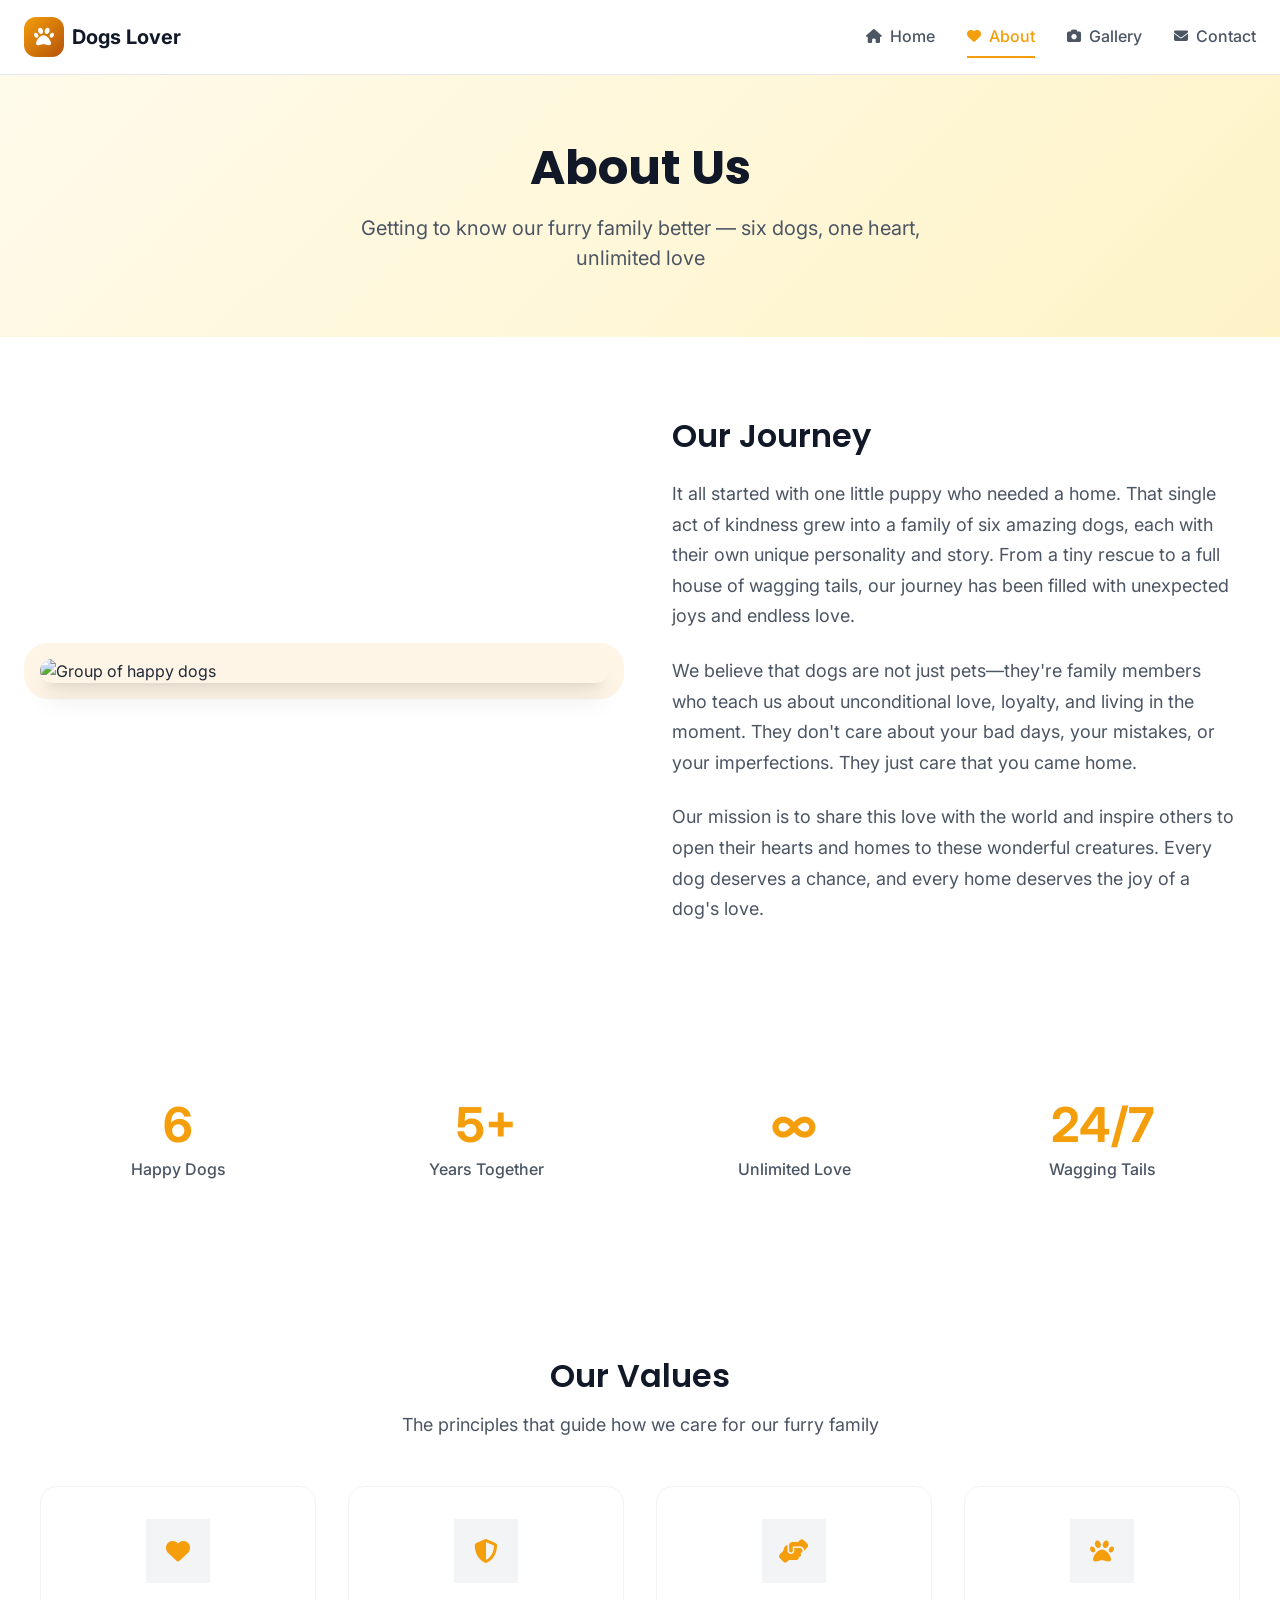
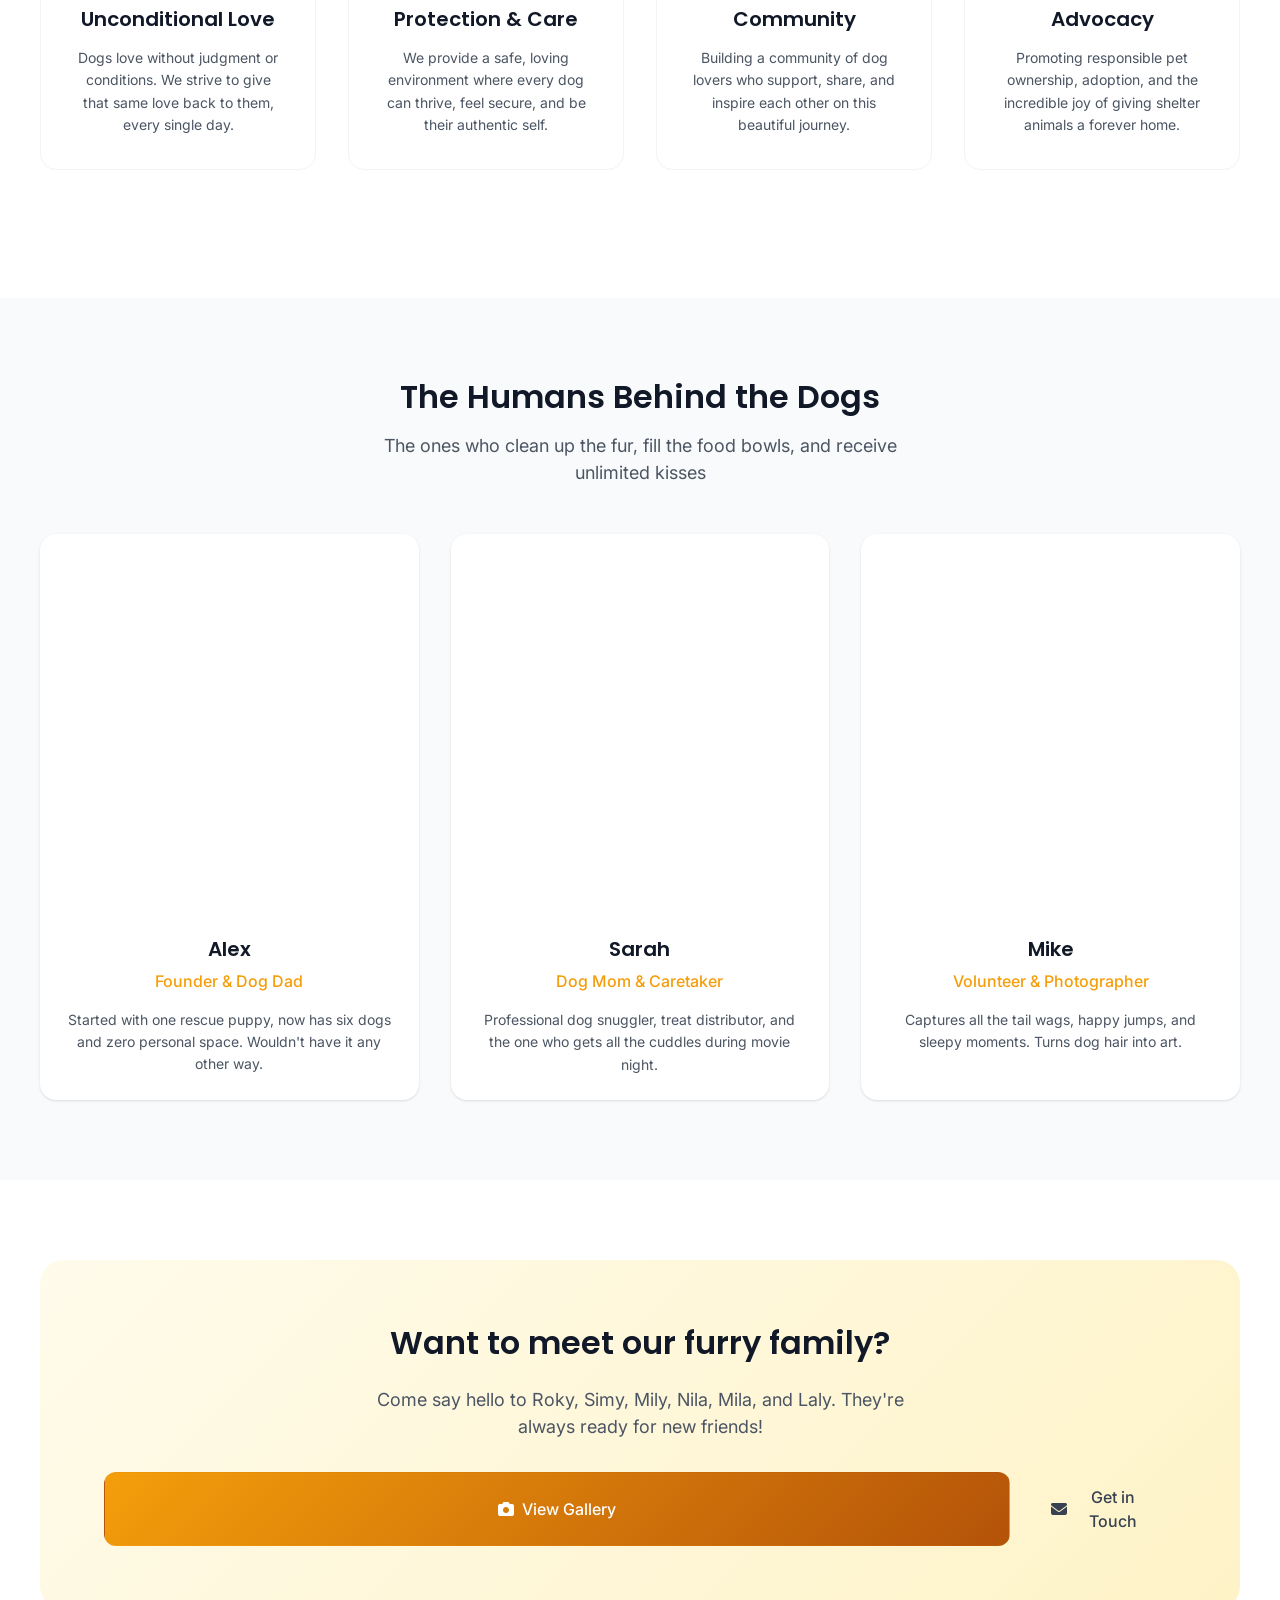
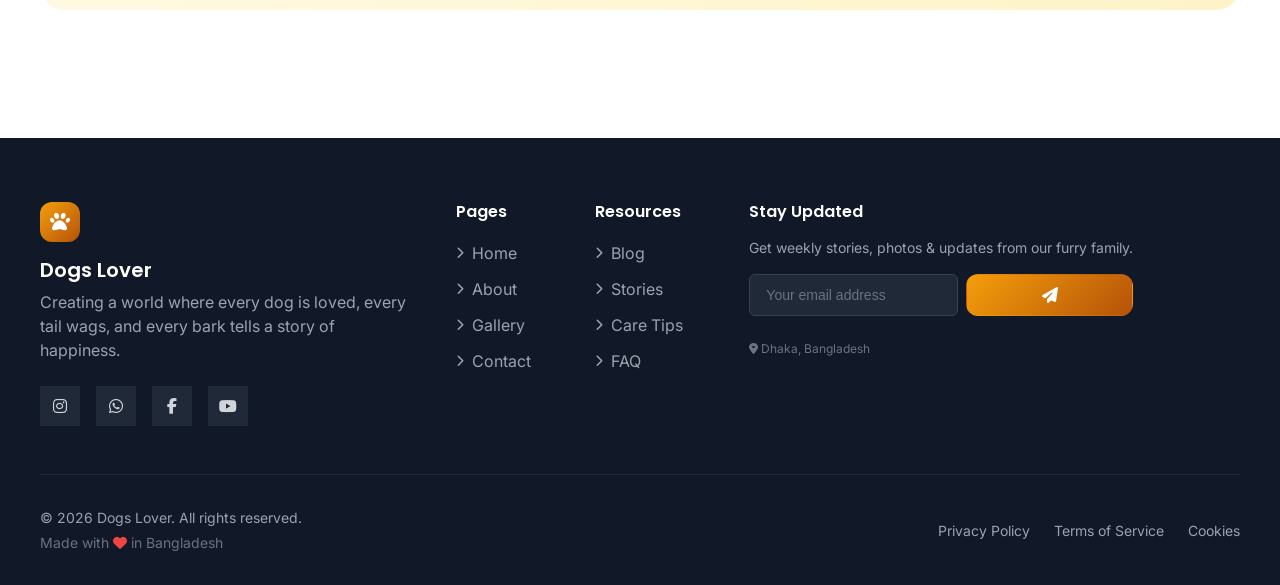
==== commit b9ae6282: "done" ====
--- a/about.html
+++ b/about.html
@@ -209,6 +209,8 @@
               <img
                 src="https://images.unsplash.com/photo-1507003211169-0a1dd7228f2d?ixlib=rb-4.0.3&auto=format&fit=crop&w=800&q=80"
                 alt="Dog parent"
+                loading="lazy"
+                onerror="this.src='https://via.placeholder.com/800x533?text=Sarah'"
               />
             </div>
             <div class="team-info">
@@ -224,8 +226,10 @@
           <div class="team-card">
             <div class="team-image">
               <img
-                src="https://images.unsplash.com/photo-1494790108755-5f93d9bcc4a4?ixlib=rb-4.0.3&auto=format&fit=crop&w=800&q=80"
+                src="https://images.unsplash.com/photo-1573496359142-b8d87734a5a2?ixlib=rb-4.0.3&auto=format&fit=crop&w=800&q=80"
                 alt="Dog parent"
+                loading="lazy"
+                onerror="this.src='https://via.placeholder.com/800x533?text=Sarah'"
               />
             </div>
             <div class="team-info">
@@ -243,6 +247,8 @@
               <img
                 src="https://images.unsplash.com/photo-1534528741775-53994a69daeb?ixlib=rb-4.0.3&auto=format&fit=crop&w=800&q=80"
                 alt="Dog parent"
+                loading="lazy"
+                onerror="this.src='https://via.placeholder.com/800x533?text=Sarah'"
               />
             </div>
             <div class="team-info">
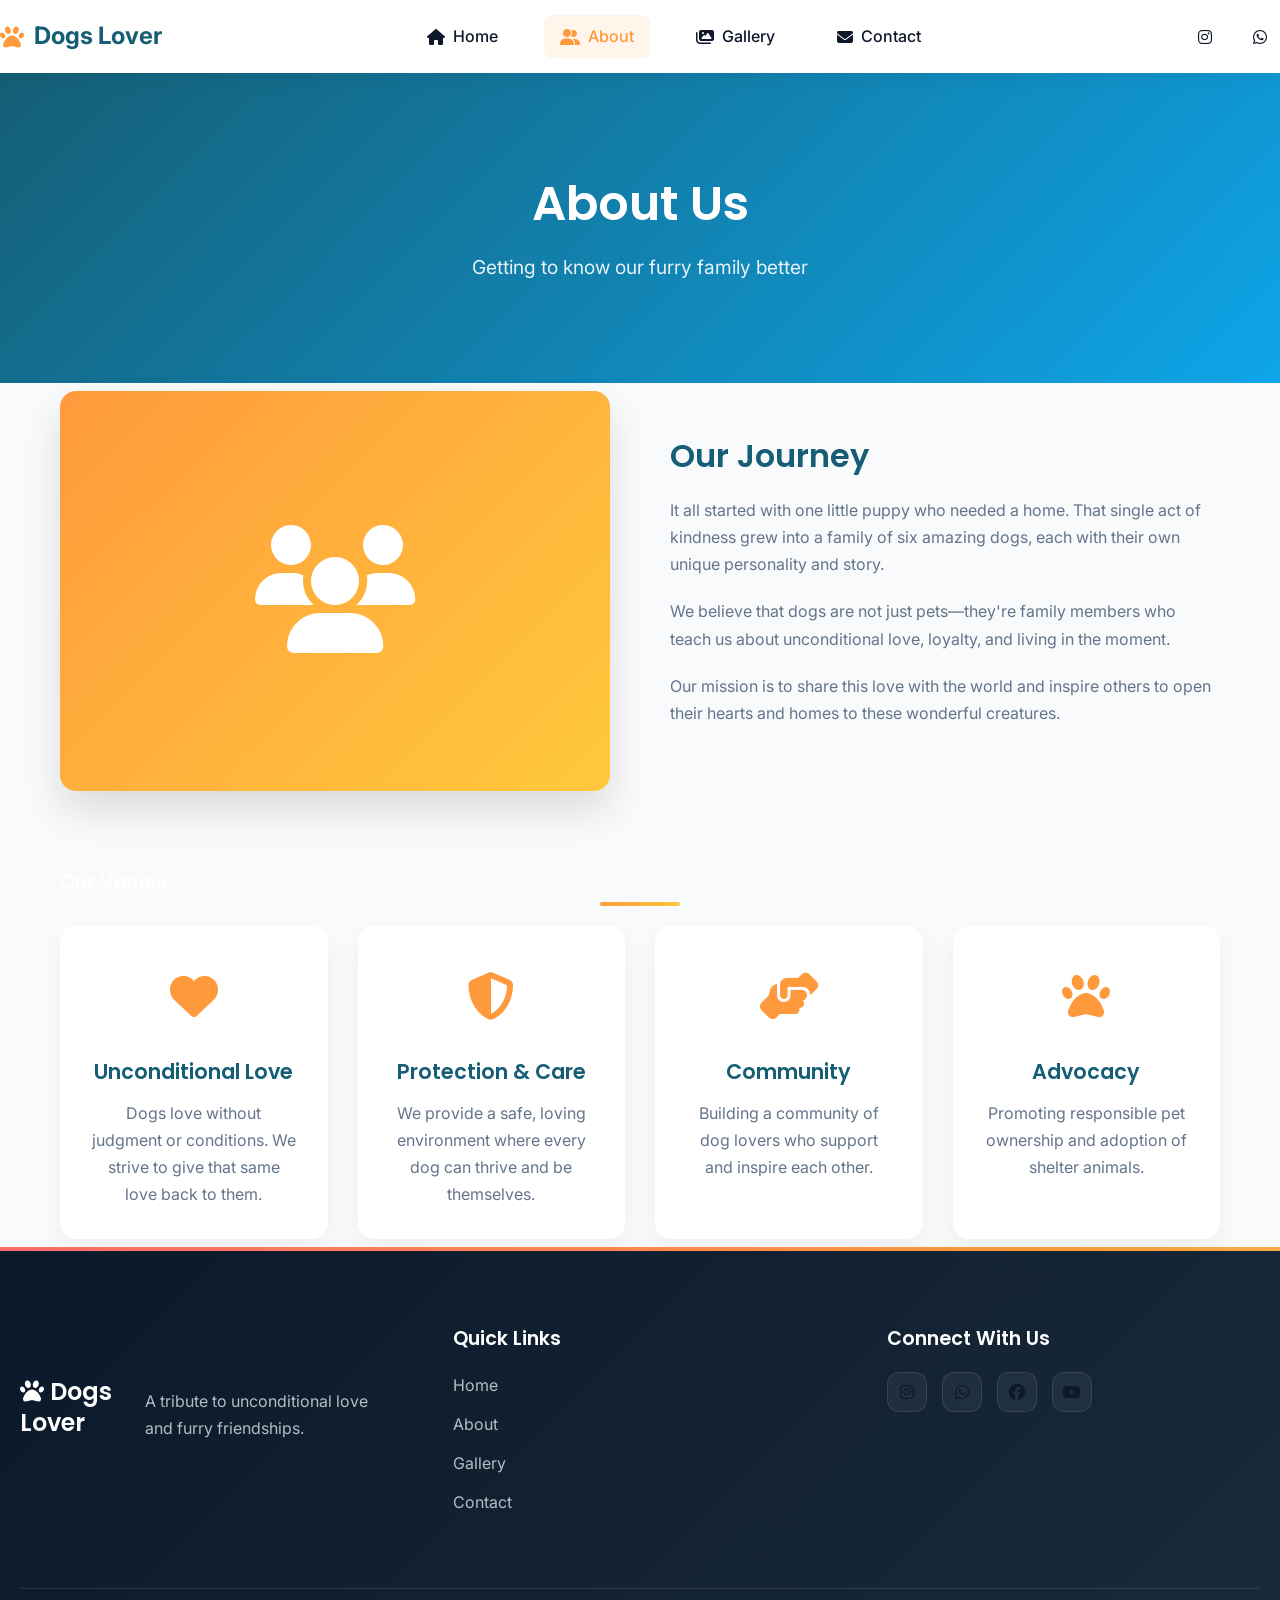
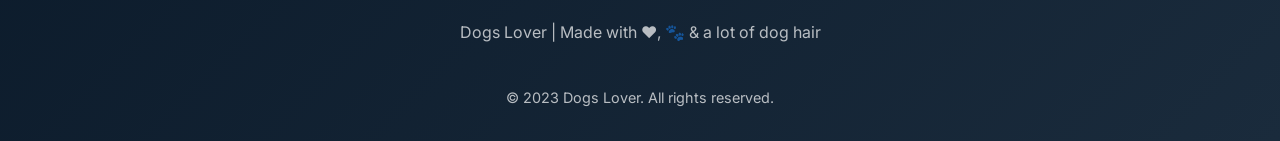
==== commit 7e81da84: "Merge branch 'master' into dogs" ====
--- a/about.html
+++ b/about.html
@@ -1,426 +1,163 @@
-<!doctype html>
+<!DOCTYPE html>
 <html lang="en">
-  <head>
-    <meta charset="UTF-8" />
-    <meta name="viewport" content="width=device-width, initial-scale=1.0" />
-    <title>Dogs Lover | About Our Furry Family</title>
+<head>
+<meta charset="UTF-8">
+<meta name="viewport" content="width=device-width, initial-scale=1.0">
+<title>Dogs Lover | About</title>
+<link rel="preconnect" href="https://fonts.googleapis.com">
+<link rel="preconnect" href="https://fonts.gstatic.com" crossorigin>
+<link href="https://fonts.googleapis.com/css2?family=Poppins:wght@300;400;500;600;700&family=Inter:wght@300;400;500;600&display=swap" rel="stylesheet">
+<link rel="stylesheet" href="https://cdnjs.cloudflare.com/ajax/libs/font-awesome/6.4.0/css/all.min.css">
+<link rel="stylesheet" href="style.css">
+</head>
 
-    <!-- Fonts -->
-    <link rel="preconnect" href="https://fonts.googleapis.com" />
-    <link rel="preconnect" href="https://fonts.gstatic.com" crossorigin />
-    <link
-      href="https://fonts.googleapis.com/css2?family=Inter:wght@300;400;500;600;700&family=Poppins:wght@400;500;600;700&display=swap"
-      rel="stylesheet"
-    />
+<body>
+  <!-- Navigation -->
+  <nav class="navbar">
+    <div class="nav-container">
+      <a href="index.html" class="nav-logo">
+        <i class="fas fa-paw"></i> Dogs Lover
+      </a>
+      
+      <button class="nav-toggle" id="navToggle">
+        <i class="fas fa-bars"></i>
+      </button>
+      
+      <ul class="nav-menu" id="navMenu">
+        <li><a href="index.html" class="nav-link"><i class="fas fa-home"></i> Home</a></li>
+        <li><a href="about.html" class="nav-link active"><i class="fas fa-user-friends"></i> About</a></li>
+        <li><a href="gallery.html" class="nav-link"><i class="fas fa-images"></i> Gallery</a></li>
+        <li><a href="contact.html" class="nav-link"><i class="fas fa-envelope"></i> Contact</a></li>
+      </ul>
+      
+      <div class="nav-social">
+        <a href="https://instagram.com/yourusername" class="social-icon" target="_blank">
+          <i class="fab fa-instagram"></i>
+        </a>
+        <a href="https://wa.me/8801XXXXXXXXX" class="social-icon" target="_blank">
+          <i class="fab fa-whatsapp"></i>
+        </a>
+      </div>
+    </div>
+  </nav>
 
-    <!-- Font Awesome -->
-    <link
-      rel="stylesheet"
-      href="https://cdnjs.cloudflare.com/ajax/libs/font-awesome/6.4.0/css/all.min.css"
-    />
+  <!-- About Hero -->
+  <header class="page-hero">
+    <div class="container">
+      <h1 class="page-title">About Us</h1>
+      <p class="page-subtitle">Getting to know our furry family better</p>
+    </div>
+  </header>
 
-    <!-- Custom CSS -->
-    <link rel="stylesheet" href="style.css" />
-  </head>
-
-  <body>
-    <!-- Navigation -->
-    <nav class="navbar">
-      <div class="nav-container">
-        <a href="index.html" class="nav-logo">
-          <div class="logo-icon">
-            <i class="fas fa-paw"></i>
-          </div>
-          <span class="logo-text">Dogs Lover</span>
-        </a>
-
-        <button class="nav-toggle" id="navToggle">
-          <i class="fas fa-bars"></i>
-        </button>
-
-        <ul class="nav-menu" id="navMenu">
-          <li>
-            <a href="index.html" class="nav-link">
-              <i class="fas fa-home"></i> Home
-            </a>
-          </li>
-          <li>
-            <a href="about.html" class="nav-link active">
-              <i class="fas fa-heart"></i> About
-            </a>
-          </li>
-          <li>
-            <a href="gallery.html" class="nav-link">
-              <i class="fas fa-camera"></i> Gallery
-            </a>
-          </li>
-          <li>
-            <a href="contact.html" class="nav-link">
-              <i class="fas fa-envelope"></i> Contact
-            </a>
-          </li>
-        </ul>
-      </div>
-    </nav>
-
-    <!-- Page Hero -->
-    <section class="page-hero">
-      <div class="container">
-        <h1 class="page-title">About Us</h1>
-        <p class="page-subtitle">
-          Getting to know our furry family better — six dogs, one heart,
-          unlimited love
-        </p>
-      </div>
-    </section>
-
-    <!-- About Story Section -->
-    <section class="section">
-      <div class="container">
-        <div class="about-grid">
-          <div class="about-image">
-            <img
-              src="https://images.unsplash.com/photo-1548199973-03cce0bbc87b?ixlib=rb-4.0.3&auto=format&fit=crop&w=800&q=80"
-              alt="Group of happy dogs"
-            />
-          </div>
-          <div class="about-text">
-            <h2>Our Journey</h2>
-            <p>
-              It all started with one little puppy who needed a home. That
-              single act of kindness grew into a family of six amazing dogs,
-              each with their own unique personality and story. From a tiny
-              rescue to a full house of wagging tails, our journey has been
-              filled with unexpected joys and endless love.
-            </p>
-            <p>
-              We believe that dogs are not just pets—they're family members who
-              teach us about unconditional love, loyalty, and living in the
-              moment. They don't care about your bad days, your mistakes, or
-              your imperfections. They just care that you came home.
-            </p>
-            <p>
-              Our mission is to share this love with the world and inspire
-              others to open their hearts and homes to these wonderful
-              creatures. Every dog deserves a chance, and every home deserves
-              the joy of a dog's love.
-            </p>
+  <!-- About Content -->
+  <section class="section about-section">
+    <div class="container">
+      <div class="about-content">
+        <div class="about-image">
+          <div class="image-placeholder">
+            <i class="fas fa-users"></i>
           </div>
         </div>
-      </div>
-    </section>
-
-    <!-- Stats Section -->
-    <section class="stats-section">
-      <div class="container">
-        <div class="stats-grid">
-          <div class="stat-card">
-            <div class="stat-number">6</div>
-            <div class="stat-label">Happy Dogs</div>
-          </div>
-          <div class="stat-card">
-            <div class="stat-number">5+</div>
-            <div class="stat-label">Years Together</div>
-          </div>
-          <div class="stat-card">
-            <div class="stat-number">∞</div>
-            <div class="stat-label">Unlimited Love</div>
-          </div>
-          <div class="stat-card">
-            <div class="stat-number">24/7</div>
-            <div class="stat-label">Wagging Tails</div>
-          </div>
+        
+        <div class="about-text">
+          <h2>Our Journey</h2>
+          <p>
+            It all started with one little puppy who needed a home. That single act of kindness grew into a family of six amazing dogs, each with their own unique personality and story.
+          </p>
+          <p>
+            We believe that dogs are not just pets—they're family members who teach us about unconditional love, loyalty, and living in the moment.
+          </p>
+          <p>
+            Our mission is to share this love with the world and inspire others to open their hearts and homes to these wonderful creatures.
+          </p>
         </div>
       </div>
-    </section>
-
-    <!-- Values Section -->
-    <section class="section">
-      <div class="container">
-        <div class="section-header">
-          <h2 class="section-title">Our Values</h2>
-          <p class="section-subtitle">
-            The principles that guide how we care for our furry family
-          </p>
-        </div>
-
+      
+      <div class="values-section">
+        <h2 class="section-title">Our Values</h2>
+        
         <div class="values-grid">
           <div class="value-card">
             <div class="value-icon">
               <i class="fas fa-heart"></i>
             </div>
             <h3>Unconditional Love</h3>
-            <p>
-              Dogs love without judgment or conditions. We strive to give that
-              same love back to them, every single day.
-            </p>
+            <p>Dogs love without judgment or conditions. We strive to give that same love back to them.</p>
           </div>
-
+          
           <div class="value-card">
             <div class="value-icon">
               <i class="fas fa-shield-alt"></i>
             </div>
             <h3>Protection & Care</h3>
-            <p>
-              We provide a safe, loving environment where every dog can thrive,
-              feel secure, and be their authentic self.
-            </p>
+            <p>We provide a safe, loving environment where every dog can thrive and be themselves.</p>
           </div>
-
+          
           <div class="value-card">
             <div class="value-icon">
               <i class="fas fa-hands-helping"></i>
             </div>
             <h3>Community</h3>
-            <p>
-              Building a community of dog lovers who support, share, and inspire
-              each other on this beautiful journey.
-            </p>
+            <p>Building a community of dog lovers who support and inspire each other.</p>
           </div>
-
+          
           <div class="value-card">
             <div class="value-icon">
               <i class="fas fa-paw"></i>
             </div>
             <h3>Advocacy</h3>
-            <p>
-              Promoting responsible pet ownership, adoption, and the incredible
-              joy of giving shelter animals a forever home.
-            </p>
+            <p>Promoting responsible pet ownership and adoption of shelter animals.</p>
           </div>
         </div>
       </div>
-    </section>
+    </div>
+  </section>
 
-    <!-- Team/Humans Section -->
-    <section class="section team-section">
-      <div class="container">
-        <div class="section-header">
-          <h2 class="section-title">The Humans Behind the Dogs</h2>
-          <p class="section-subtitle">
-            The ones who clean up the fur, fill the food bowls, and receive
-            unlimited kisses
-          </p>
+  <!-- Footer -->
+  <footer class="footer">
+    <div class="container">
+      <div class="footer-content">
+        <div class="footer-logo">
+          <h3><i class="fas fa-paw"></i> Dogs Lover</h3>
+          <p>A tribute to unconditional love and furry friendships.</p>
         </div>
-
-        <div class="team-grid">
-          <div class="team-card">
-            <div class="team-image">
-              <img
-                src="https://images.unsplash.com/photo-1507003211169-0a1dd7228f2d?ixlib=rb-4.0.3&auto=format&fit=crop&w=800&q=80"
-                alt="Dog parent"
-                loading="lazy"
-                onerror="this.src='https://via.placeholder.com/800x533?text=Sarah'"
-              />
-            </div>
-            <div class="team-info">
-              <h3 class="team-name">Alex</h3>
-              <div class="team-role">Founder & Dog Dad</div>
-              <p class="team-bio">
-                Started with one rescue puppy, now has six dogs and zero
-                personal space. Wouldn't have it any other way.
-              </p>
-            </div>
-          </div>
-
-          <div class="team-card">
-            <div class="team-image">
-              <img
-                src="https://images.unsplash.com/photo-1573496359142-b8d87734a5a2?ixlib=rb-4.0.3&auto=format&fit=crop&w=800&q=80"
-                alt="Dog parent"
-                loading="lazy"
-                onerror="this.src='https://via.placeholder.com/800x533?text=Sarah'"
-              />
-            </div>
-            <div class="team-info">
-              <h3 class="team-name">Sarah</h3>
-              <div class="team-role">Dog Mom & Caretaker</div>
-              <p class="team-bio">
-                Professional dog snuggler, treat distributor, and the one who
-                gets all the cuddles during movie night.
-              </p>
-            </div>
-          </div>
-
-          <div class="team-card">
-            <div class="team-image">
-              <img
-                src="https://images.unsplash.com/photo-1534528741775-53994a69daeb?ixlib=rb-4.0.3&auto=format&fit=crop&w=800&q=80"
-                alt="Dog parent"
-                loading="lazy"
-                onerror="this.src='https://via.placeholder.com/800x533?text=Sarah'"
-              />
-            </div>
-            <div class="team-info">
-              <h3 class="team-name">Mike</h3>
-              <div class="team-role">Volunteer & Photographer</div>
-              <p class="team-bio">
-                Captures all the tail wags, happy jumps, and sleepy moments.
-                Turns dog hair into art.
-              </p>
-            </div>
-          </div>
+        
+        <div class="footer-links">
+          <h4>Quick Links</h4>
+          <ul>
+            <li><a href="index.html">Home</a></li>
+            <li><a href="about.html">About</a></li>
+            <li><a href="gallery.html">Gallery</a></li>
+            <li><a href="contact.html">Contact</a></li>
+          </ul>
         </div>
-      </div>
-    </section>
-
-    <!-- Call to Action -->
-    <section class="section">
-      <div class="container">
-        <div
-          style="
-            background: linear-gradient(135deg, #fffbeb, #fef3c7);
-            border-radius: var(--radius-2xl);
-            padding: 4rem;
-            text-align: center;
-          "
-        >
-          <h2
-            style="
-              font-size: 2rem;
-              color: var(--gray-900);
-              margin-bottom: 1.5rem;
-            "
-          >
-            Want to meet our furry family?
-          </h2>
-          <p
-            style="
-              font-size: 1.125rem;
-              color: var(--gray-600);
-              max-width: 36rem;
-              margin: 0 auto 2rem;
-            "
-          >
-            Come say hello to Roky, Simy, Mily, Nila, Mila, and Laly. They're
-            always ready for new friends!
-          </p>
-          <div style="display: flex; gap: 1rem; justify-content: center">
-            <a href="gallery.html" class="btn btn-primary btn-lg">
-              <i class="fas fa-camera"></i> View Gallery
+        
+        <div class="footer-contact">
+          <h4>Connect With Us</h4>
+          <div class="footer-social">
+            <a href="https://instagram.com/yourusername" class="social-icon" target="_blank">
+              <i class="fab fa-instagram"></i>
             </a>
-            <a href="contact.html" class="btn btn-outline btn-lg">
-              <i class="fas fa-envelope"></i> Get in Touch
+            <a href="https://wa.me/8801XXXXXXXXX" class="social-icon" target="_blank">
+              <i class="fab fa-whatsapp"></i>
+            </a>
+            <a href="#" class="social-icon">
+              <i class="fab fa-facebook"></i>
+            </a>
+            <a href="#" class="social-icon">
+              <i class="fab fa-youtube"></i>
             </a>
           </div>
         </div>
       </div>
-    </section>
+      
+      <div class="footer-bottom">
+        <p>Dogs Lover | Made with ❤️, 🐾 & a lot of dog hair</p>
+        <p class="copyright">© 2023 Dogs Lover. All rights reserved.</p>
+      </div>
+    </div>
+  </footer>
 
-    <!-- Footer -->
-    <footer class="footer">
-      <div class="container">
-        <div class="footer-main">
-          <!-- Brand Column -->
-          <div class="footer-brand">
-            <div class="logo-icon">
-              <i class="fas fa-paw"></i>
-            </div>
-            <h3>Dogs Lover</h3>
-            <p class="brand-description">
-              Creating a world where every dog is loved, every tail wags, and
-              every bark tells a story of happiness.
-            </p>
-            <div class="social-links">
-              <a href="#" class="social-link">
-                <i class="fab fa-instagram"></i>
-              </a>
-              <a href="#" class="social-link">
-                <i class="fab fa-whatsapp"></i>
-              </a>
-              <a href="#" class="social-link">
-                <i class="fab fa-facebook-f"></i>
-              </a>
-              <a href="#" class="social-link">
-                <i class="fab fa-youtube"></i>
-              </a>
-            </div>
-          </div>
-
-          <!-- Links Column -->
-          <div class="footer-links-grid">
-            <div class="footer-column">
-              <h4>Pages</h4>
-              <div class="footer-links">
-                <a href="index.html">
-                  <i class="fas fa-chevron-right"></i> Home
-                </a>
-                <a href="about.html">
-                  <i class="fas fa-chevron-right"></i> About
-                </a>
-                <a href="gallery.html">
-                  <i class="fas fa-chevron-right"></i> Gallery
-                </a>
-                <a href="contact.html">
-                  <i class="fas fa-chevron-right"></i> Contact
-                </a>
-              </div>
-            </div>
-            <div class="footer-column">
-              <h4>Resources</h4>
-              <div class="footer-links">
-                <a href="#blog"> <i class="fas fa-chevron-right"></i> Blog </a>
-                <a href="#stories">
-                  <i class="fas fa-chevron-right"></i> Stories
-                </a>
-                <a href="#tips">
-                  <i class="fas fa-chevron-right"></i> Care Tips
-                </a>
-                <a href="#faq"> <i class="fas fa-chevron-right"></i> FAQ </a>
-              </div>
-            </div>
-          </div>
-
-          <!-- Newsletter Column -->
-          <div class="newsletter">
-            <h4>Stay Updated</h4>
-            <p
-              style="
-                color: var(--gray-400);
-                margin-bottom: 1rem;
-                font-size: 0.875rem;
-              "
-            >
-              Get weekly stories, photos & updates from our furry family.
-            </p>
-            <form class="newsletter-form">
-              <input
-                type="email"
-                class="newsletter-input"
-                placeholder="Your email address"
-                required
-              />
-              <button type="submit" class="btn btn-primary">
-                <i class="fas fa-paper-plane"></i>
-              </button>
-            </form>
-            <div style="margin-top: 1.5rem">
-              <p style="color: var(--gray-500); font-size: 0.75rem">
-                <i class="fas fa-map-marker-alt"></i> Dhaka, Bangladesh
-              </p>
-            </div>
-          </div>
-        </div>
-
-        <!-- Footer Bottom -->
-        <div class="footer-bottom">
-          <div>
-            <p>
-              © <span id="currentYear">2026</span> Dogs Lover. All rights
-              reserved.
-            </p>
-            <p style="margin-top: 0.25rem; color: var(--gray-500)">
-              Made with <i class="fas fa-heart" style="color: #ef4444"></i> in
-              Bangladesh
-            </p>
-          </div>
-          <div class="footer-bottom-links">
-            <a href="#privacy">Privacy Policy</a>
-            <a href="#terms">Terms of Service</a>
-            <a href="#cookies">Cookies</a>
-          </div>
-        </div>
-      </div>
-    </footer>
-  </body>
-</html>
+  <script src="script.js"></script>
+</body>
+</html>
--- a/style.css
+++ b/style.css
@@ -1,52 +1,39 @@
+/* CSS Variables */
 :root {
-  --primary: #f59e0b;
-  --primary-dark: #b45309;
-  --secondary: #4b5563;
-  --accent: #8b5cf6;
-  --success: #10b981;
-  --warning: #f59e0b;
-  --error: #ef4444;
-  --dark: #1f2937;
-  --light: #f9fafb;
-  --gray-50: #f9fafb;
-  --gray-100: #f3f4f6;
-  --gray-200: #e5e7eb;
-  --gray-300: #d1d5db;
-  --gray-400: #9ca3af;
-  --gray-500: #6b7280;
-  --gray-600: #4b5563;
-  --gray-700: #374151;
-  --gray-800: #1f2937;
-  --gray-900: #111827;
-
-  --shadow-sm: 0 1px 2px 0 rgb(0 0 0 / 0.05);
-  --shadow: 0 1px 3px 0 rgb(0 0 0 / 0.1), 0 1px 2px -1px rgb(0 0 0 / 0.1);
-  --shadow-md: 0 4px 6px -1px rgb(0 0 0 / 0.1), 0 2px 4px -2px rgb(0 0 0 / 0.1);
-  --shadow-lg:
-    0 10px 15px -3px rgb(0 0 0 / 0.1), 0 4px 6px -4px rgb(0 0 0 / 0.1);
-  --shadow-xl:
-    0 20px 25px -5px rgb(0 0 0 / 0.1), 0 8px 10px -6px rgb(0 0 0 / 0.1);
-
-  --radius-sm: 0.25rem;
-  --radius: 0.375rem;
-  --radius-md: 0.5rem;
-  --radius-lg: 0.75rem;
-  --radius-xl: 1rem;
-  --radius-2xl: 1.5rem;
-}
-
-/* Reset & Base */
+  --primary: #ff9a3c;
+  --primary-light: #ffc93c;
+  --secondary: #155e75;
+  --secondary-light: #0ea5e9;
+  --dark: #0f172a;
+  --light: #f8fafc;
+  --gray: #64748b;
+  --gray-light: #e2e8f0;
+  --white: #ffffff;
+  --radius: 16px;
+  --radius-sm: 8px;
+  --shadow: 0 10px 25px rgba(0, 0, 0, 0.05);
+  --shadow-md: 0 15px 35px rgba(0, 0, 0, 0.08);
+  --shadow-lg: 0 20px 40px rgba(0, 0, 0, 0.12);
+  --transition: all 0.3s ease;
+}
+
+/* Reset & Base Styles */
 * {
   margin: 0;
   padding: 0;
   box-sizing: border-box;
 }
 
+html {
+  scroll-behavior: smooth;
+}
+
 body {
   font-family: "Inter", sans-serif;
-  color: var(--gray-800);
-  line-height: 1.5;
-  background-color: white;
+  background-color: var(--light);
+  color: var(--dark);
+  line-height: 1.7;
+  overflow-x: hidden;
 }
 
 h1,
@@ -57,109 +44,568 @@
 h6 {
   font-family: "Poppins", sans-serif;
   font-weight: 600;
-  line-height: 1.2;
-}
-
-a {
+  line-height: 1.3;
+}
+
+.container {
+  width: 100%;
+  max-width: 1200px;
+  margin: 0 auto;
+  padding: 0 20px;
+}
+
+/* =============================================
+   HERO SLIDER STYLES
+   ============================================= */
+
+.hero-slider {
+  position: relative;
+  width: 100%;
+  height: 85vh;
+  min-height: 600px;
+  max-height: 800px;
+  overflow: hidden;
+  margin-top: 0;
+}
+
+.slider-container {
+  position: relative;
+  width: 100%;
+  height: 100%;
+}
+
+.slider-slide {
+  position: absolute;
+  top: 0;
+  left: 0;
+  width: 100%;
+  height: 100%;
+  opacity: 0;
+  visibility: hidden;
+  transition:
+    opacity 0.8s ease,
+    visibility 0.8s;
+  display: flex;
+  align-items: center;
+  justify-content: center;
+  z-index: 1;
+}
+
+.slider-slide.active {
+  opacity: 1;
+  visibility: visible;
+  z-index: 2;
+}
+
+.slide-background {
+  position: absolute;
+  top: 0;
+  left: 0;
+  width: 100%;
+  height: 100%;
+  z-index: -1;
+}
+
+.slide-overlay {
+  position: absolute;
+  top: 0;
+  left: 0;
+  width: 100%;
+  height: 100%;
+  background: linear-gradient(
+    to bottom,
+    rgba(0, 0, 0, 0.2) 0%,
+    rgba(0, 0, 0, 0.4) 100%
+  );
+  z-index: 0;
+}
+
+.slide-content {
+  position: relative;
+  z-index: 1;
+  color: white;
+  text-align: center;
+  max-width: 800px;
+  padding: 0 30px;
+  animation: fadeInUp 0.8s ease 0.3s both;
+}
+
+.slide-title {
+  font-size: 3.5rem;
+  margin-bottom: 20px;
+  text-shadow: 0 4px 12px rgba(0, 0, 0, 0.2);
+  animation: fadeInUp 0.8s ease 0.4s both;
+}
+
+.slide-subtitle {
+  font-size: 1.8rem;
+  margin-bottom: 25px;
+  opacity: 0.9;
+  font-weight: 400;
+  animation: fadeInUp 0.8s ease 0.5s both;
+}
+
+.slide-description {
+  font-size: 1.2rem;
+  margin-bottom: 40px;
+  opacity: 0.8;
+  max-width: 600px;
+  margin-left: auto;
+  margin-right: auto;
+  animation: fadeInUp 0.8s ease 0.6s both;
+}
+
+.slide-buttons {
+  display: flex;
+  gap: 20px;
+  justify-content: center;
+  flex-wrap: wrap;
+  animation: fadeInUp 0.8s ease 0.7s both;
+}
+
+/* Slider Navigation Buttons */
+.slider-btn {
+  position: absolute;
+  top: 50%;
+  transform: translateY(-50%);
+  width: 60px;
+  height: 60px;
+  background: rgba(255, 255, 255, 0.15);
+  border: none;
+  border-radius: 50%;
+  color: white;
+  font-size: 1.5rem;
+  cursor: pointer;
+  z-index: 10;
+  display: flex;
+  align-items: center;
+  justify-content: center;
+  transition: all 0.3s ease;
+  backdrop-filter: blur(5px);
+  -webkit-backdrop-filter: blur(5px);
+}
+
+.slider-btn:hover {
+  background: rgba(255, 255, 255, 0.25);
+  transform: translateY(-50%) scale(1.1);
+}
+
+.slider-btn-prev {
+  left: 30px;
+}
+
+.slider-btn-next {
+  right: 30px;
+}
+
+/* Slider Dots */
+.slider-dots {
+  position: absolute;
+  bottom: 40px;
+  left: 0;
+  width: 100%;
+  display: flex;
+  justify-content: center;
+  gap: 12px;
+  z-index: 10;
+}
+
+.slider-dot {
+  width: 14px;
+  height: 14px;
+  border-radius: 50%;
+  border: none;
+  background: rgba(255, 255, 255, 0.4);
+  cursor: pointer;
+  transition: all 0.3s ease;
+  padding: 0;
+}
+
+.slider-dot:hover {
+  background: rgba(255, 255, 255, 0.7);
+}
+
+.slider-dot.active {
+  background: white;
+  transform: scale(1.2);
+}
+
+/* Slider Progress Bar */
+.slider-progress {
+  position: absolute;
+  bottom: 0;
+  left: 0;
+  width: 100%;
+  height: 4px;
+  background: rgba(255, 255, 255, 0.2);
+  z-index: 10;
+}
+
+.slider-progress-bar {
+  height: 100%;
+  width: 0%;
+  background: white;
+  transition: width 0.1s linear;
+}
+
+/* Animation Keyframes */
+@keyframes fadeInUp {
+  from {
+    opacity: 0;
+    transform: translateY(30px);
+  }
+  to {
+    opacity: 1;
+    transform: translateY(0);
+  }
+}
+
+@keyframes slideInLeft {
+  from {
+    opacity: 0;
+    transform: translateX(-50px);
+  }
+  to {
+    opacity: 1;
+    transform: translateX(0);
+  }
+}
+
+@keyframes slideInRight {
+  from {
+    opacity: 0;
+    transform: translateX(50px);
+  }
+  to {
+    opacity: 1;
+    transform: translateX(0);
+  }
+}
+
+/* Slide Content Animations */
+.slide-content .slide-title {
+  animation: fadeInUp 0.8s ease 0.3s both;
+}
+
+.slide-content .slide-subtitle {
+  animation: fadeInUp 0.8s ease 0.4s both;
+}
+
+.slide-content .slide-description {
+  animation: fadeInUp 0.8s ease 0.5s both;
+}
+
+.slide-content .slide-buttons {
+  animation: fadeInUp 0.8s ease 0.6s both;
+}
+
+/* Floating Dogs Animation */
+.floating-dogs {
+  position: absolute;
+  width: 100%;
+  height: 100%;
+  top: 0;
+  left: 0;
+  pointer-events: none;
+  z-index: 0;
+}
+
+.floating-dog {
+  position: absolute;
+  font-size: 5rem;
+  color: rgba(255, 255, 255, 0.15);
+  animation: float 6s ease-in-out infinite;
+}
+
+.floating-dog-1 {
+  top: 20%;
+  left: 10%;
+  animation-delay: 0s;
+}
+
+.floating-dog-2 {
+  top: 60%;
+  right: 15%;
+  font-size: 3.5rem;
+  animation-delay: 2s;
+}
+
+.floating-dog-3 {
+  top: 40%;
+  right: 25%;
+  font-size: 4rem;
+  animation-delay: 4s;
+}
+
+.floating-dog-4 {
+  top: 70%;
+  left: 20%;
+  font-size: 3rem;
+  animation-delay: 1s;
+}
+
+.floating-dog-5 {
+  top: 30%;
+  right: 5%;
+  font-size: 2.5rem;
+  animation-delay: 3s;
+}
+
+@keyframes float {
+  0%,
+  100% {
+    transform: translateY(0) rotate(0deg);
+  }
+  50% {
+    transform: translateY(-20px) rotate(5deg);
+  }
+}
+
+/* Responsive Styles for Slider */
+@media (max-width: 992px) {
+  .hero-slider {
+    height: 75vh;
+    min-height: 500px;
+  }
+
+  .slide-title {
+    font-size: 2.8rem;
+  }
+
+  .slide-subtitle {
+    font-size: 1.5rem;
+  }
+
+  .slider-btn {
+    width: 50px;
+    height: 50px;
+    font-size: 1.2rem;
+  }
+
+  .slider-btn-prev {
+    left: 15px;
+  }
+
+  .slider-btn-next {
+    right: 15px;
+  }
+}
+
+@media (max-width: 768px) {
+  .hero-slider {
+    height: 70vh;
+    min-height: 450px;
+  }
+
+  .slide-title {
+    font-size: 2.3rem;
+  }
+
+  .slide-subtitle {
+    font-size: 1.3rem;
+  }
+
+  .slide-description {
+    font-size: 1.1rem;
+    margin-bottom: 30px;
+  }
+
+  .slide-buttons {
+    flex-direction: column;
+    align-items: center;
+  }
+
+  .slider-btn {
+    width: 45px;
+    height: 45px;
+  }
+
+  .floating-dog {
+    font-size: 3rem;
+  }
+}
+
+@media (max-width: 576px) {
+  .hero-slider {
+    height: 65vh;
+    min-height: 400px;
+  }
+
+  .slide-title {
+    font-size: 2rem;
+  }
+
+  .slide-subtitle {
+    font-size: 1.2rem;
+  }
+
+  .slide-content {
+    padding: 0 20px;
+  }
+
+  .slider-dots {
+    bottom: 25px;
+  }
+
+  .floating-dogs {
+    display: none;
+  }
+}
+
+section {
+  padding: 8px 0;
+}
+
+.section-header {
+  padding: 0px !important;
+  text-align: center;
+  margin-bottom: 60px;
+}
+
+.section-title {
+  font-size: 2.5rem;
+  color: var(--secondary);
+  margin-bottom: 15px;
+  position: relative;
+  display: inline-block;
+}
+
+.section-title::after {
+  content: "";
+  position: absolute;
+  width: 80px;
+  height: 4px;
+  background: linear-gradient(to right, var(--primary), var(--primary-light));
+  bottom: -10px;
+  left: 50%;
+  transform: translateX(-50%);
+  border-radius: 2px;
+}
+
+.section-subtitle {
+  font-size: 1.1rem;
+  color: var(--gray);
+  max-width: 700px;
+  margin: 0 auto;
+}
+
+/* Buttons */
+.btn {
+  display: inline-block;
+  padding: 14px 32px;
+  border-radius: 50px;
   text-decoration: none;
-  color: inherit;
-}
-
-ul {
-  list-style: none;
-}
-
-img {
-  max-width: 100%;
-  height: auto;
-  display: block;
-}
-
-/* Container */
-.container {
-  max-width: 1280px;
-  margin: 0 auto;
-  padding: 0 1.5rem;
-}
-
-@media (min-width: 640px) {
-  .container {
-    padding: 0 2rem;
-  }
-}
-
-@media (min-width: 1024px) {
-  .container {
-    padding: 0 2.5rem;
-  }
+  font-weight: 600;
+  font-size: 1rem;
+  transition: var(--transition);
+  cursor: pointer;
+  border: none;
+  font-family: "Poppins", sans-serif;
+}
+
+.btn-primary {
+  background: linear-gradient(
+    135deg,
+    var(--primary) 0%,
+    var(--primary-light) 100%
+  );
+  color: white;
+  box-shadow: var(--shadow);
+}
+
+.btn-primary:hover {
+  transform: translateY(-5px);
+  box-shadow: var(--shadow-lg);
+}
+
+.btn-outline {
+  background: transparent;
+  color: var(--primary);
+  border: 2px solid var(--primary);
+}
+
+.btn-outline:hover {
+  background: var(--primary);
+  color: white;
+  transform: translateY(-5px);
 }
 
 /* Navigation */
 .navbar {
-  background: white;
-  border-bottom: 1px solid var(--gray-200);
+  background-color: var(--white);
+  box-shadow: 0 4px 20px rgba(0, 0, 0, 0.05);
   position: sticky;
   top: 0;
-  z-index: 50;
+  z-index: 1000;
+  padding: 15px 0;
 }
 
 .nav-container {
   display: flex;
-  align-items: center;
   justify-content: space-between;
-  max-width: 1280px;
-  margin: 0 auto;
-  padding: 1rem 1.5rem;
+  align-items: center;
 }
 
 .nav-logo {
-  display: flex;
-  align-items: center;
-  gap: 0.5rem;
-}
-
-.logo-icon {
-  width: 2.5rem;
-  height: 2.5rem;
-  background: linear-gradient(135deg, var(--primary), var(--primary-dark));
-  border-radius: var(--radius-lg);
-  display: flex;
-  align-items: center;
-  justify-content: center;
-  color: white;
-  font-size: 1.25rem;
-}
-
-.logo-text {
-  font-size: 1.25rem;
+  font-size: 1.5rem;
   font-weight: 700;
-  color: var(--gray-900);
+  color: var(--secondary);
+  text-decoration: none;
+  display: flex;
+  align-items: center;
+  gap: 10px;
+}
+
+.nav-logo i {
+  color: var(--primary);
 }
 
 .nav-menu {
   display: flex;
-  gap: 2rem;
+  list-style: none;
+  gap: 30px;
 }
 
 .nav-link {
-  display: flex;
-  align-items: center;
-  gap: 0.5rem;
-  padding: 0.5rem 0;
-  color: var(--gray-600);
+  text-decoration: none;
+  color: var(--dark);
   font-weight: 500;
-  transition: color 0.2s;
-  border-bottom: 2px solid transparent;
-}
-
-.nav-link i {
-  font-size: 0.875rem;
+  display: flex;
+  align-items: center;
+  gap: 8px;
+  transition: var(--transition);
+  padding: 8px 16px;
+  border-radius: var(--radius-sm);
 }
 
 .nav-link:hover,
 .nav-link.active {
   color: var(--primary);
-  border-bottom-color: var(--primary);
+  background-color: rgba(255, 154, 60, 0.1);
+}
+
+.nav-social {
+  display: flex;
+  gap: 15px;
+}
+
+.social-icon {
+  display: inline-flex;
+  align-items: center;
+  justify-content: center;
+  width: 40px;
+  height: 40px;
+  background-color: var(--gray-light);
+  border-radius: 50%;
+  color: var(--dark);
+  text-decoration: none;
+  transition: var(--transition);
+}
+
+.social-icon:hover {
+  background-color: var(--primary);
+  color: white;
+  transform: translateY(-3px);
 }
 
 .nav-toggle {
@@ -167,780 +613,133 @@
   background: none;
   border: none;
   font-size: 1.5rem;
-  color: var(--gray-600);
+  color: var(--dark);
   cursor: pointer;
-}
-
-@media (max-width: 768px) {
-  .nav-menu {
-    display: none;
-    position: absolute;
-    top: 100%;
-    left: 0;
-    right: 0;
-    background: white;
-    padding: 1rem;
-    flex-direction: column;
-    gap: 0.5rem;
-    border-top: 1px solid var(--gray-200);
-    box-shadow: var(--shadow-md);
-  }
-
-  .nav-menu.active {
-    display: flex;
-  }
-
-  .nav-toggle {
-    display: block;
-  }
-}
-
-/* Buttons */
-.btn {
-  display: inline-flex;
-  align-items: center;
-  justify-content: center;
-  gap: 0.5rem;
-  padding: 0.625rem 1.25rem;
-  font-weight: 500;
-  border-radius: var(--radius);
-  transition: all 0.2s;
-  border: 1px solid transparent;
-  cursor: pointer;
-  font-size: 0.875rem;
-}
-
-.btn-sm {
-  padding: 0.375rem 0.75rem;
-  font-size: 0.75rem;
-}
-
-.btn-lg {
-  padding: 0.75rem 1.5rem;
-  font-size: 1rem;
-}
-
-.btn-primary {
-  background: var(--primary);
-  color: white;
-}
-
-.btn-primary:hover {
-  background: var(--primary-dark);
-}
-
-.btn-outline {
-  background: transparent;
-  border-color: var(--gray-300);
-  color: var(--gray-700);
-}
-
-.btn-outline:hover {
-  background: var(--gray-50);
-  border-color: var(--gray-400);
 }
 
 /* Hero Section */
 .hero {
-  background: linear-gradient(135deg, #fffbeb, #fef3c7);
-  padding: 4rem 0;
-}
-
-.hero-grid {
-  display: grid;
-  grid-template-columns: 1fr 1fr;
-  gap: 3rem;
-  align-items: center;
-}
-
-.hero-content {
-  max-width: 32rem;
-}
-
-.hero-title {
-  font-size: 3rem;
-  font-weight: 700;
-  color: var(--gray-900);
-  margin-bottom: 1.5rem;
-}
-
-.hero-title span {
-  color: var(--primary);
-}
-
-.hero-description {
-  font-size: 1.125rem;
-  color: var(--gray-600);
-  margin-bottom: 2rem;
-}
-
-.hero-buttons {
-  display: flex;
-  gap: 1rem;
-}
-
-.hero-image {
+  background: linear-gradient(
+    135deg,
+    var(--primary) 0%,
+    var(--primary-light) 100%
+  );
+  padding: 100px 0;
+  color: white;
   position: relative;
-}
-
-.hero-image img {
-  border-radius: var(--radius-2xl);
-  box-shadow: var(--shadow-xl);
-}
-
-.hero-stats {
-  display: flex;
-  gap: 2rem;
-  margin-top: 2rem;
-}
-
-.stat-item {
-  display: flex;
-  flex-direction: column;
-}
-
-.stat-number {
-  font-size: 1.875rem;
-  font-weight: 700;
-  color: var(--gray-900);
-}
-
-.stat-label {
-  font-size: 0.875rem;
-  color: var(--gray-500);
-}
-
-@media (max-width: 768px) {
-  .hero-grid {
-    grid-template-columns: 1fr;
-    text-align: center;
-  }
-
-  .hero-content {
-    margin: 0 auto;
-  }
-
-  .hero-buttons {
-    justify-content: center;
-  }
-
-  .hero-stats {
-    justify-content: center;
-  }
-}
-
-/* Section Styles */
-.section {
-  padding: 5rem 0;
-}
-
-.section-header {
-  text-align: center;
-  max-width: 36rem;
-  margin: 0 auto 3rem;
-}
-
-.section-title {
-  font-size: 2rem;
-  color: var(--gray-900);
-  margin-bottom: 1rem;
-}
-
-.section-subtitle {
-  font-size: 1.125rem;
-  color: var(--gray-600);
-}
-
-/* Dog Cards Grid */
-.dogs-grid {
-  display: grid;
-  grid-template-columns: repeat(auto-fill, minmax(280px, 1fr));
-  gap: 2rem;
-}
-
-.dog-card {
-  background: white;
-  border-radius: var(--radius-xl);
   overflow: hidden;
-  box-shadow: var(--shadow);
-  transition:
-    transform 0.3s,
-    box-shadow 0.3s;
-  border: 1px solid var(--gray-100);
-}
-
-.dog-card:hover {
-  transform: translateY(-0.25rem);
-  box-shadow: var(--shadow-lg);
-}
-
-.dog-image {
-  aspect-ratio: 1;
-  overflow: hidden;
-}
-
-.dog-image img {
+}
+
+.hero::before {
+  content: "";
+  position: absolute;
+  top: 0;
+  left: 0;
   width: 100%;
   height: 100%;
-  object-fit: cover;
-  transition: transform 0.3s;
-}
-
-.dog-card:hover .dog-image img {
-  transform: scale(1.05);
-}
-
-.dog-info {
-  padding: 1.5rem;
-}
-
-.dog-header {
-  display: flex;
-  justify-content: space-between;
-  align-items: center;
-  margin-bottom: 0.5rem;
-}
-
-.dog-name {
-  font-size: 1.25rem;
-  font-weight: 600;
-  color: var(--gray-900);
-}
-
-.dog-badge {
-  padding: 0.25rem 0.75rem;
-  background: var(--gray-100);
-  border-radius: var(--radius-full);
-  font-size: 0.75rem;
-  color: var(--gray-700);
-}
-
-.dog-description {
-  color: var(--gray-600);
-  font-size: 0.875rem;
-  margin-bottom: 1rem;
-}
-
-.dog-tags {
-  display: flex;
+  background-image: url("data:image/svg+xml,%3Csvg width='60' height='60' viewBox='0 0 60 60' xmlns='http://www.w3.org/2000/svg'%3E%3Cg fill='none' fill-rule='evenodd'%3E%3Cg fill='%23ffffff' fill-opacity='0.1'%3E%3Cpath d='M36 34v-4h-2v4h-4v2h4v4h2v-4h4v-2h-4zm0-30V0h-2v4h-4v2h4v4h2V6h4V4h-4zM6 34v-4H4v4H0v2h4v4h2v-4h4v-2H6zM6 4V0H4v4H0v2h4v4h2V6h4V4H6z'/%3E%3C/g%3E%3C/g%3E%3C/svg%3E");
+  opacity: 0.3;
+}
+
+.hero-content {
+  position: relative;
+  z-index: 2;
+  max-width: 700px;
+}
+
+.hero-title {
+  font-size: 3.5rem;
+  margin-bottom: 15px;
+  text-shadow: 0 4px 12px rgba(0, 0, 0, 0.1);
+}
+
+.hero-subtitle {
+  font-size: 1.5rem;
+  margin-bottom: 20px;
+  opacity: 0.9;
+}
+
+.hero-description {
+  font-size: 1.1rem;
+  margin-bottom: 30px;
+  opacity: 0.8;
+}
+
+.hero-buttons {
+  display: flex;
+  gap: 20px;
   flex-wrap: wrap;
-  gap: 0.5rem;
-}
-
-.dog-tag {
-  padding: 0.25rem 0.75rem;
-  background: var(--gray-100);
-  border-radius: var(--radius-full);
-  font-size: 0.75rem;
-  color: var(--gray-700);
+}
+
+.hero-image {
+  position: absolute;
+  right: 5%;
+  bottom: 0;
+  width: 300px;
+  height: 300px;
+}
+
+.floating-dog {
+  position: absolute;
+  font-size: 5rem;
+  color: rgba(255, 255, 255, 0.2);
+  animation: float 6s ease-in-out infinite;
+}
+
+.floating-dog-2 {
+  right: 10%;
+  top: 20%;
+  font-size: 3rem;
+  animation-delay: 2s;
+}
+
+.floating-dog-3 {
+  right: 30%;
+  top: 40%;
+  font-size: 4rem;
+  animation-delay: 4s;
+}
+
+@keyframes float {
+  0%,
+  100% {
+    transform: translateY(0);
+  }
+  50% {
+    transform: translateY(-20px);
+  }
 }
 
 /* Story Section */
-.story-section {
-  background: var(--gray-50);
-}
-
 .story-content {
-  max-width: 48rem;
-  margin: 0 auto;
+  display: grid;
+  grid-template-columns: 1fr auto;
+  gap: 60px;
+  align-items: center;
+}
+
+.story-text {
+  font-size: 1.1rem;
+}
+
+.story-text p {
+  margin-bottom: 20px;
+  color: var(--gray);
+}
+
+.story-stats {
+  display: flex;
+  flex-direction: column;
+  gap: 30px;
+}
+
+.stat-item {
   text-align: center;
-}
-
-.story-text {
-  font-size: 1.125rem;
-  color: var(--gray-700);
-  margin-bottom: 2rem;
-}
-
-.story-text p + p {
-  margin-top: 1rem;
-}
-
-/* Love Section */
-.love-section {
+  padding: 25px;
   background: white;
-  text-align: center;
-}
-
-.love-icon {
-  width: 4rem;
-  height: 4rem;
-  background: #fee2e2;
-  border-radius: var(--radius-full);
-  display: flex;
-  align-items: center;
-  justify-content: center;
-  margin: 0 auto 1.5rem;
-  color: #dc2626;
-  font-size: 1.5rem;
-}
-
-.love-text {
-  max-width: 36rem;
-  margin: 0 auto 1rem;
-  color: var(--gray-700);
-  font-size: 1.125rem;
-}
-
-/* Footer */
-.footer {
-  background: var(--gray-900);
-  color: var(--gray-300);
-  position: relative;
-  overflow: hidden;
-  padding: 4rem 0 2rem;
-}
-
-.footer-main {
-  display: grid;
-  grid-template-columns: 1.5fr 1fr 2fr;
-  gap: 3rem;
-  margin-bottom: 3rem;
-}
-
-@media (max-width: 1024px) {
-  .footer-main {
-    grid-template-columns: 1fr;
-    gap: 2rem;
-  }
-}
-
-.footer-brand .logo-icon {
-  margin-bottom: 1rem;
-}
-
-.footer-brand h3 {
-  font-size: 1.25rem;
-  color: white;
-  margin-bottom: 0.5rem;
-}
-
-.brand-description {
-  color: var(--gray-400);
-  margin-bottom: 1.5rem;
-  max-width: 24rem;
-}
-
-.footer-links-grid {
-  display: grid;
-  grid-template-columns: repeat(2, 1fr);
-  gap: 2rem;
-}
-
-.footer-column h4 {
-  color: white;
-  font-size: 1rem;
-  margin-bottom: 1.25rem;
-}
-
-.footer-links {
-  display: flex;
-  flex-direction: column;
-  gap: 0.75rem;
-}
-
-.footer-links a {
-  color: var(--gray-400);
-  transition: color 0.2s;
-  display: flex;
-  align-items: center;
-  gap: 0.5rem;
-}
-
-.footer-links a:hover {
-  color: white;
-}
-
-.footer-links i {
-  font-size: 0.75rem;
-}
-
-.newsletter {
-  max-width: 24rem;
-}
-
-.newsletter h4 {
-  color: white;
-  font-size: 1rem;
-  margin-bottom: 1rem;
-}
-
-.newsletter-form {
-  display: flex;
-  gap: 0.5rem;
-}
-
-.newsletter-input {
-  flex: 1;
-  padding: 0.625rem 1rem;
-  background: var(--gray-800);
-  border: 1px solid var(--gray-700);
   border-radius: var(--radius);
-  color: white;
-  font-size: 0.875rem;
-}
-
-.newsletter-input:focus {
-  outline: none;
-  border-color: var(--primary);
-}
-
-.newsletter-input::placeholder {
-  color: var(--gray-500);
-}
-
-.social-links {
-  display: flex;
-  gap: 1rem;
-  margin-top: 1.5rem;
-}
-
-.social-link {
-  width: 2.5rem;
-  height: 2.5rem;
-  background: var(--gray-800);
-  border-radius: var(--radius-full);
-  display: flex;
-  align-items: center;
-  justify-content: center;
-  color: var(--gray-300);
-  transition: all 0.2s;
-}
-
-.social-link:hover {
-  background: var(--primary);
-  color: white;
-}
-
-.footer-bottom {
-  margin-top: 3rem;
-  padding-top: 2rem;
-  border-top: 1px solid var(--gray-800);
-  display: flex;
-  justify-content: space-between;
-  align-items: center;
-  color: var(--gray-400);
-  font-size: 0.875rem;
-}
-
-.footer-bottom-links {
-  display: flex;
-  gap: 1.5rem;
-}
-
-.footer-bottom-links a {
-  color: var(--gray-400);
-  transition: color 0.2s;
-}
-
-.footer-bottom-links a:hover {
-  color: white;
-}
-
-@media (max-width: 768px) {
-  .footer-bottom {
-    flex-direction: column;
-    gap: 1rem;
-    text-align: center;
-  }
-
-  .footer-bottom-links {
-    flex-wrap: wrap;
-    justify-content: center;
-  }
-}
-
-/* Utility Classes */
-.text-center {
-  text-align: center;
-}
-.mt-2 {
-  margin-top: 0.5rem;
-}
-.mt-4 {
-  margin-top: 1rem;
-}
-.mt-8 {
-  margin-top: 2rem;
-}
-.mb-4 {
-  margin-bottom: 1rem;
-}
-.mb-8 {
-  margin-bottom: 2rem;
-}
-
-/* About section */
-.about-section {
-  background: var(--gray-50);
-}
-/* Page Hero */
-.page-hero {
-  background: linear-gradient(135deg, #fffbeb, #fef3c7);
-  padding: 4rem 0;
-  text-align: center;
-}
-
-.page-title {
-  font-size: 3rem;
-  font-weight: 700;
-  color: var(--gray-900);
-  margin-bottom: 1rem;
-}
-
-.page-subtitle {
-  font-size: 1.25rem;
-  color: var(--gray-600);
-  max-width: 36rem;
-  margin: 0 auto;
-}
-
-/* Section Styles */
-.section {
-  padding: 5rem 0;
-}
-
-.section-header {
-  text-align: center;
-  max-width: 36rem;
-  margin: 0 auto 3rem;
-}
-
-.section-title {
-  font-size: 2rem;
-  color: var(--gray-900);
-  margin-bottom: 1rem;
-}
-
-.section-subtitle {
-  font-size: 1.125rem;
-  color: var(--gray-600);
-}
-
-/* About Content */
-.about-grid {
-  display: grid;
-  grid-template-columns: 1fr 1fr;
-  gap: 4rem;
-  align-items: center;
-}
-
-.about-image {
-  position: relative;
-}
-
-.about-image img {
-  border-radius: var(--radius-2xl);
-  box-shadow: var(--shadow-xl);
-  width: 100%;
-  height: auto;
-}
-
-.about-image::before {
-  content: "";
-  position: absolute;
-  inset: -1rem -1rem -1rem -1rem;
-  background: var(--primary);
-  opacity: 0.1;
-  border-radius: var(--radius-2xl);
-  z-index: -1;
-}
-
-.about-text h2 {
-  font-size: 2rem;
-  color: var(--gray-900);
-  margin-bottom: 1.5rem;
-}
-
-.about-text p {
-  color: var(--gray-600);
-  margin-bottom: 1.5rem;
-  font-size: 1.125rem;
-  line-height: 1.7;
-}
-
-.about-text p:last-child {
-  margin-bottom: 0;
-}
-
-@media (max-width: 768px) {
-  .about-grid {
-    grid-template-columns: 1fr;
-    gap: 2rem;
-  }
-
-  .about-image {
-    order: -1;
-  }
-
-  .about-text {
-    text-align: center;
-  }
-}
-
-/* Values Section */
-.values-section {
-  margin-top: 5rem;
-  padding-top: 3rem;
-  border-top: 1px solid var(--gray-200);
-}
-
-.values-grid {
-  display: grid;
-  grid-template-columns: repeat(4, 1fr);
-  gap: 2rem;
-  margin-top: 3rem;
-}
-
-.value-card {
-  background: white;
-  padding: 2rem;
-  border-radius: var(--radius-xl);
-  border: 1px solid var(--gray-100);
-  transition: all 0.3s;
-  text-align: center;
-}
-
-.value-card:hover {
-  transform: translateY(-0.25rem);
-  box-shadow: var(--shadow-lg);
-  border-color: var(--gray-200);
-}
-
-.value-icon {
-  width: 4rem;
-  height: 4rem;
-  background: var(--gray-100);
-  border-radius: var(--radius-full);
-  display: flex;
-  align-items: center;
-  justify-content: center;
-  margin: 0 auto 1.5rem;
-  color: var(--primary);
-  font-size: 1.5rem;
-  transition: all 0.3s;
-}
-
-.value-card:hover .value-icon {
-  background: var(--primary);
-  color: white;
-}
-
-.value-card h3 {
-  font-size: 1.25rem;
-  color: var(--gray-900);
-  margin-bottom: 1rem;
-}
-
-.value-card p {
-  color: var(--gray-600);
-  font-size: 0.875rem;
-  line-height: 1.6;
-}
-
-@media (max-width: 1024px) {
-  .values-grid {
-    grid-template-columns: repeat(2, 1fr);
-  }
-}
-
-@media (max-width: 640px) {
-  .values-grid {
-    grid-template-columns: 1fr;
-  }
-}
-
-/* Team Section */
-.team-section {
-  background: var(--gray-50);
-  margin-top: 3rem;
-}
-
-.team-grid {
-  display: grid;
-  grid-template-columns: repeat(3, 1fr);
-  gap: 2rem;
-}
-
-.team-card {
-  background: white;
-  border-radius: var(--radius-xl);
-  overflow: hidden;
   box-shadow: var(--shadow);
-  transition: all 0.3s;
-}
-
-.team-card:hover {
-  transform: translateY(-0.25rem);
-  box-shadow: var(--shadow-lg);
-}
-
-.team-image {
-  aspect-ratio: 1;
-  overflow: hidden;
-}
-
-.team-image img {
-  width: 100%;
-  height: 100%;
-  object-fit: cover;
-  transition: transform 0.3s;
-}
-
-.team-card:hover .team-image img {
-  transform: scale(1.05);
-}
-
-.team-info {
-  padding: 1.5rem;
-  text-align: center;
-}
-
-.team-name {
-  font-size: 1.25rem;
-  color: var(--gray-900);
-  margin-bottom: 0.5rem;
-}
-
-.team-role {
-  color: var(--primary);
-  font-weight: 500;
-  margin-bottom: 1rem;
-}
-
-.team-bio {
-  color: var(--gray-600);
-  font-size: 0.875rem;
-  line-height: 1.6;
-}
-
-@media (max-width: 768px) {
-  .team-grid {
-    grid-template-columns: repeat(2, 1fr);
-  }
-}
-
-@media (max-width: 640px) {
-  .team-grid {
-    grid-template-columns: 1fr;
-  }
-}
-
-/* Stats Section */
-.stats-section {
-  background: white;
-  padding: 4rem 0;
-}
-
-.stats-grid {
-  display: grid;
-  grid-template-columns: repeat(4, 1fr);
-  gap: 2rem;
-  text-align: center;
-}
-
-.stat-card {
-  padding: 2rem;
+  min-width: 150px;
 }
 
 .stat-number {
@@ -948,1503 +747,2273 @@
   font-weight: 700;
   color: var(--primary);
   line-height: 1;
-  margin-bottom: 0.5rem;
 }
 
 .stat-label {
-  color: var(--gray-600);
+  font-size: 1.1rem;
+  color: var(--secondary);
+  font-weight: 500;
+  margin-top: 10px;
+}
+
+/* Dogs Section */
+.dogs-section {
+  background-color: #f8fafc;
+}
+
+.dogs-grid {
+  display: grid;
+  grid-template-columns: repeat(auto-fill, minmax(300px, 1fr));
+  gap: 30px;
+}
+
+.dog-card {
+  background: white;
+  border-radius: var(--radius);
+  overflow: hidden;
+  box-shadow: var(--shadow);
+  transition: var(--transition);
+}
+
+.dog-card:hover {
+  transform: translateY(-10px);
+  box-shadow: var(--shadow-lg);
+}
+
+.dog-image {
+  height: 246px;
+  background: linear-gradient(
+    135deg,
+    var(--secondary-light) 0%,
+    var(--secondary) 100%
+  );
+  display: flex;
+  align-items: center;
+  justify-content: center;
+  color: white;
+  font-size: 4rem;
+}
+
+.dog-info {
+  padding: 25px;
+}
+
+.dog-name {
+  font-size: 1.5rem;
+  color: var(--secondary);
+  margin-bottom: 10px;
+}
+
+.dog-description {
+  color: var(--gray);
+  margin-bottom: 15px;
+  min-height: 80px;
+}
+
+.dog-tags {
+  display: flex;
+  flex-wrap: wrap;
+  gap: 8px;
+}
+
+.dog-tag {
+  background-color: var(--gray-light);
+  color: var(--secondary);
+  padding: 5px 12px;
+  border-radius: 50px;
+  font-size: 0.85rem;
+  font-weight: 500;
+}
+
+/* Love Section */
+.love-section {
+  text-align: center;
+}
+
+.love-content {
+  max-width: 800px;
+  margin: 0 auto;
+}
+
+.love-icon {
+  font-size: 4rem;
+  color: var(--primary);
+  margin-bottom: 20px;
+}
+
+.love-text {
+  font-size: 1.2rem;
+  color: var(--gray);
+  margin-bottom: 25px;
+  max-width: 700px;
+  margin-left: auto;
+  margin-right: auto;
+}
+
+/* Page Hero */
+.page-hero {
+  background: linear-gradient(
+    135deg,
+    var(--secondary) 0%,
+    var(--secondary-light) 100%
+  );
+  padding: 100px 0;
+  color: white;
+  text-align: center;
+}
+
+.page-title {
+  font-size: 3rem;
+  margin-bottom: 15px;
+}
+
+.page-subtitle {
+  font-size: 1.2rem;
+  opacity: 0.9;
+  max-width: 700px;
+  margin: 0 auto;
+}
+
+/* About Section */
+.about-content {
+  display: grid;
+  grid-template-columns: repeat(auto-fit, minmax(300px, 1fr));
+  gap: 60px;
+  align-items: center;
+  margin-bottom: 80px;
+}
+
+.about-image {
+  height: 400px;
+  background: linear-gradient(
+    135deg,
+    var(--primary) 0%,
+    var(--primary-light) 100%
+  );
+  border-radius: var(--radius);
+  display: flex;
+  align-items: center;
+  justify-content: center;
+  color: white;
+  font-size: 8rem;
+  box-shadow: var(--shadow-lg);
+}
+
+.about-text h2 {
+  font-size: 2rem;
+  color: var(--secondary);
+  margin-bottom: 20px;
+}
+
+.about-text p {
+  color: var(--gray);
+  margin-bottom: 20px;
+}
+
+.values-grid {
+  display: grid;
+  grid-template-columns: repeat(auto-fill, minmax(250px, 1fr));
+  gap: 30px;
+}
+
+.value-card {
+  background: white;
+  padding: 30px;
+  border-radius: var(--radius);
+  box-shadow: var(--shadow);
+  text-align: center;
+  transition: var(--transition);
+}
+
+.value-card:hover {
+  transform: translateY(-10px);
+  box-shadow: var(--shadow-lg);
+}
+
+.value-icon {
+  font-size: 3rem;
+  color: var(--primary);
+  margin-bottom: 20px;
+}
+
+.value-card h3 {
+  font-size: 1.3rem;
+  color: var(--secondary);
+  margin-bottom: 15px;
+}
+
+.value-card p {
+  color: var(--gray);
+}
+
+/* Gallery Section */
+.gallery-filters {
+  display: flex;
+  justify-content: center;
+  flex-wrap: wrap;
+  gap: 15px;
+  margin-bottom: 40px;
+}
+
+.filter-btn {
+  padding: 10px 25px;
+  background-color: white;
+  border: 2px solid var(--gray-light);
+  border-radius: 50px;
+  color: var(--gray);
+  font-weight: 500;
+  cursor: pointer;
+  transition: var(--transition);
+}
+
+.filter-btn:hover,
+.filter-btn.active {
+  background-color: var(--primary);
+  color: white;
+  border-color: var(--primary);
+}
+
+.gallery-grid {
+  display: grid;
+  grid-template-columns: repeat(auto-fill, minmax(250px, 1fr));
+  gap: 25px;
+}
+
+.gallery-item {
+  background: white;
+  border-radius: var(--radius);
+  overflow: hidden;
+  box-shadow: var(--shadow);
+  transition: var(--transition);
+}
+
+.gallery-item:hover {
+  transform: translateY(-10px);
+  box-shadow: var(--shadow-lg);
+}
+
+.gallery-image {
+  height: 246px;
+  background: linear-gradient(
+    135deg,
+    var(--secondary-light) 0%,
+    var(--secondary) 100%
+  );
+  display: flex;
+  align-items: center;
+  justify-content: center;
+  color: white;
+  font-size: 4rem;
+}
+
+.gallery-info {
+  padding: 20px;
+}
+
+.gallery-info h3 {
+  font-size: 1.3rem;
+  color: var(--secondary);
+  margin-bottom: 8px;
+}
+
+.gallery-info p {
+  color: var(--gray);
+  font-size: 0.95rem;
+  margin-bottom: 10px;
+}
+
+.gallery-tag {
+  display: inline-block;
+  background-color: var(--primary-light);
+  color: var(--dark);
+  padding: 4px 12px;
+  border-radius: 50px;
+  font-size: 0.8rem;
+  font-weight: 500;
+}
+
+.gallery-cta {
+  text-align: center;
+  margin-top: 60px;
+  padding: 40px;
+  background: linear-gradient(
+    135deg,
+    var(--secondary) 0%,
+    var(--secondary-light) 100%
+  );
+  border-radius: var(--radius);
+  color: white;
+}
+
+.gallery-cta p {
+  font-size: 1.2rem;
+  margin-bottom: 25px;
+  opacity: 0.9;
+}
+
+.cta-buttons {
+  display: flex;
+  justify-content: center;
+  gap: 20px;
+  flex-wrap: wrap;
+}
+
+/* Contact Section */
+.contact-content {
+  display: grid;
+  grid-template-columns: repeat(auto-fit, minmax(300px, 1fr));
+  gap: 60px;
+  margin-bottom: 80px;
+}
+
+.contact-info h2,
+.contact-form h2 {
+  font-size: 2rem;
+  color: var(--secondary);
+  margin-bottom: 20px;
+}
+
+.contact-info p {
+  color: var(--gray);
+  margin-bottom: 30px;
+}
+
+.contact-details {
+  margin-bottom: 40px;
+}
+
+.contact-item {
+  display: flex;
+  gap: 20px;
+  margin-bottom: 25px;
+  align-items: flex-start;
+}
+
+.contact-icon {
+  width: 50px;
+  height: 50px;
+  background-color: rgba(255, 154, 60, 0.1);
+  border-radius: 50%;
+  display: flex;
+  align-items: center;
+  justify-content: center;
+  color: var(--primary);
+  font-size: 1.2rem;
+  flex-shrink: 0;
+}
+
+.contact-item h3 {
+  font-size: 1.1rem;
+  color: var(--secondary);
+  margin-bottom: 5px;
+}
+
+.contact-item p {
+  margin: 0;
+  color: var(--gray);
+}
+
+.social-links h3 {
+  font-size: 1.2rem;
+  color: var(--secondary);
+  margin-bottom: 15px;
+}
+
+.social-icons {
+  display: flex;
+  gap: 15px;
+}
+
+/* Contact Form */
+.contact-form {
+  background: white;
+  padding: 40px;
+  border-radius: var(--radius);
+  box-shadow: var(--shadow);
+}
+
+.form-group {
+  margin-bottom: 25px;
+}
+
+.form-group label {
+  display: block;
+  margin-bottom: 8px;
+  font-weight: 500;
+  color: var(--secondary);
+}
+
+.form-group input,
+.form-group textarea {
+  width: 100%;
+  padding: 14px 20px;
+  border: 2px solid var(--gray-light);
+  border-radius: var(--radius-sm);
+  font-family: "Inter", sans-serif;
   font-size: 1rem;
+  transition: var(--transition);
+}
+
+.form-group input:focus,
+.form-group textarea:focus {
+  outline: none;
+  border-color: var(--primary);
+}
+
+/* FAQ Section */
+.faq-grid {
+  display: grid;
+  grid-template-columns: repeat(auto-fill, minmax(300px, 1fr));
+  gap: 30px;
+}
+
+.faq-item {
+  background: white;
+  padding: 30px;
+  border-radius: var(--radius);
+  box-shadow: var(--shadow);
+}
+
+.faq-item h3 {
+  font-size: 1.2rem;
+  color: var(--secondary);
+  margin-bottom: 15px;
+}
+
+.faq-item p {
+  color: var(--gray);
+}
+
+/* Footer */
+.footer {
+  background-color: var(--dark);
+  color: white;
+  padding: 80px 0 30px;
+}
+
+.footer-content {
+  display: grid;
+  grid-template-columns: repeat(auto-fit, minmax(250px, 1fr));
+  gap: 50px;
+  margin-bottom: 50px;
+}
+
+.footer-logo h3 {
+  font-size: 1.5rem;
+  margin-bottom: 15px;
+  color: white;
+}
+
+.footer-logo p {
+  color: rgba(255, 255, 255, 0.7);
+}
+
+.footer-links h4,
+.footer-contact h4 {
+  font-size: 1.2rem;
+  margin-bottom: 20px;
+  color: white;
+}
+
+.footer-links ul {
+  list-style: none;
+}
+
+.footer-links li {
+  margin-bottom: 12px;
+}
+
+.footer-links a {
+  color: rgba(255, 255, 255, 0.7);
+  text-decoration: none;
+  transition: var(--transition);
+}
+
+.footer-links a:hover {
+  color: var(--primary);
+  padding-left: 5px;
+}
+
+.footer-social {
+  display: flex;
+  gap: 15px;
+}
+
+.footer-bottom {
+  text-align: center;
+  padding-top: 30px;
+  border-top: 1px solid rgba(255, 255, 255, 0.1);
+  color: rgba(255, 255, 255, 0.7);
+}
+
+.copyright {
+  margin-top: 10px;
+  font-size: 0.9rem;
+}
+
+/* Responsive Styles */
+@media (max-width: 992px) {
+  .hero-title {
+    font-size: 2.8rem;
+  }
+
+  .section-title {
+    font-size: 2.2rem;
+  }
+
+  .story-content {
+    grid-template-columns: 1fr;
+    gap: 40px;
+  }
+
+  .story-stats {
+    flex-direction: row;
+    justify-content: center;
+  }
+
+  .hero-image {
+    display: none;
+  }
+}
+
+@media (max-width: 768px) {
+  .nav-menu {
+    position: fixed;
+    top: 70px;
+    right: -100%;
+    flex-direction: column;
+    background-color: white;
+    width: 80%;
+    max-width: 300px;
+    height: calc(100vh - 70px);
+    padding: 40px 30px;
+    box-shadow: -5px 0 20px rgba(0, 0, 0, 0.1);
+    transition: var(--transition);
+    z-index: 999;
+  }
+
+  .nav-menu.active {
+    right: 0;
+  }
+
+  .nav-toggle {
+    display: block;
+  }
+
+  .nav-social {
+    display: none;
+  }
+
+  .hero-title {
+    font-size: 2.3rem;
+  }
+
+  .hero-subtitle {
+    font-size: 1.3rem;
+  }
+
+  .hero-buttons {
+    flex-direction: column;
+    align-items: flex-start;
+  }
+
+  .page-title {
+    font-size: 2.5rem;
+  }
+
+  section {
+    padding: 60px 0;
+  }
+}
+
+@media (max-width: 576px) {
+  .hero-title {
+    font-size: 2rem;
+  }
+
+  .section-title {
+    font-size: 1.8rem;
+  }
+
+  .story-stats {
+    flex-direction: column;
+    align-items: center;
+  }
+
+  .stat-item {
+    width: 100%;
+    max-width: 200px;
+  }
+
+  .contact-content {
+    grid-template-columns: 1fr;
+  }
+
+  .contact-form {
+    padding: 30px 20px;
+  }
+}
+
+/* =============================================
+   ENHANCED FOOTER WITH FONT AWESOME ICONS
+   ============================================= */
+
+.footer {
+  background: linear-gradient(135deg, #0a0f1a 0%, #1a2238 100%);
+  color: #e2e8f0;
+  padding: 80px 0 30px;
+  position: relative;
+  overflow: hidden;
+  font-family: 'Inter', sans-serif;
+}
+
+.footer::before {
+  content: '';
+  position: absolute;
+  top: 0;
+  left: 0;
+  width: 100%;
+  height: 4px;
+  background: linear-gradient(90deg, 
+    #ff6b6b, #ff9a3c, #ffd166, #06d6a0, #118ab2, #073b4c);
+  background-size: 400% 100%;
+  animation: gradientMove 8s linear infinite;
+}
+
+@keyframes gradientMove {
+  0% { background-position: 0% 50%; }
+  100% { background-position: 400% 50%; }
+}
+
+/* Container & Layout */
+.footer-content {
+  display: grid;
+  grid-template-columns: repeat(auto-fit, minmax(300px, 1fr));
+  gap: 60px;
+  margin-bottom: 60px;
+}
+
+/* Brand Section */
+.footer-brand {
+  padding-right: 20px;
+}
+
+.footer-logo {
+  display: flex;
+  align-items: center;
+  gap: 20px;
+  margin-bottom: 25px;
+}
+
+.logo-icon {
+  position: relative;
+  width: 80px;
+  height: 80px;
+  display: flex;
+  align-items: center;
+  justify-content: center;
+}
+
+.logo-icon i {
+  font-size: 2.5rem;
+  color: #ff9a3c;
+  z-index: 2;
+  position: relative;
+}
+
+.logo-ring {
+  position: absolute;
+  width: 100%;
+  height: 100%;
+  border: 3px solid rgba(255, 154, 60, 0.3);
+  border-radius: 50%;
+  animation: rotateRing 20s linear infinite;
+}
+
+@keyframes rotateRing {
+  0% { transform: rotate(0deg); }
+  100% { transform: rotate(360deg); }
+}
+
+.logo-text h3 {
+  font-size: 2.2rem;
+  color: white;
+  margin: 0 0 5px 0;
+  font-family: 'Poppins', sans-serif;
+  font-weight: 700;
+}
+
+.logo-subtitle {
+  color: #94a3b8;
+  font-size: 0.9rem;
   font-weight: 500;
+  letter-spacing: 1px;
+}
+
+.footer-tagline {
+  font-size: 1.1rem;
+  color: #cbd5e1;
+  margin-bottom: 25px;
+  line-height: 1.6;
+  display: flex;
+  align-items: center;
+  gap: 10px;
+}
+
+.icon-pulse {
+  color: #ff6b6b;
+  animation: pulse 1.5s infinite;
+}
+
+.footer-info {
+  display: flex;
+  flex-direction: column;
+  gap: 15px;
+}
+
+.info-item {
+  display: flex;
+  align-items: center;
+  gap: 12px;
+  color: #94a3b8;
+  font-size: 0.95rem;
+}
+
+.info-item i {
+  color: #ff9a3c;
+  width: 20px;
+}
+
+/* Navigation Section */
+.footer-nav {
+  padding: 0 20px;
+}
+
+.footer-title {
+  font-size: 1.3rem;
+  color: white;
+  margin-bottom: 30px;
+  display: flex;
+  align-items: center;
+  gap: 10px;
+  font-family: 'Poppins', sans-serif;
+}
+
+.footer-title i {
+  color: #ff9a3c;
+}
+
+.footer-links-grid {
+  display: grid;
+  grid-template-columns: repeat(2, 1fr);
+  gap: 15px;
+}
+
+.footer-link {
+  display: flex;
+  align-items: center;
+  gap: 15px;
+  padding: 15px;
+  background: rgba(255, 255, 255, 0.05);
+  border-radius: 12px;
+  text-decoration: none;
+  color: #cbd5e1;
+  transition: all 0.3s ease;
+  border: 1px solid transparent;
+}
+
+.footer-link:hover {
+  background: rgba(255, 154, 60, 0.1);
+  border-color: rgba(255, 154, 60, 0.3);
+  transform: translateY(-3px);
+  box-shadow: 0 5px 15px rgba(0, 0, 0, 0.2);
+}
+
+.link-icon {
+  width: 40px;
+  height: 40px;
+  background: rgba(255, 255, 255, 0.1);
+  border-radius: 10px;
+  display: flex;
+  align-items: center;
+  justify-content: center;
+}
+
+.link-icon i {
+  color: #ff9a3c;
+  font-size: 1.2rem;
+}
+
+.link-text {
+  flex: 1;
+}
+
+.link-title {
+  display: block;
+  font-weight: 600;
+  color: white;
+  font-size: 0.95rem;
+  margin-bottom: 3px;
+}
+
+.link-desc {
+  display: block;
+  font-size: 0.8rem;
+  color: #94a3b8;
+}
+
+.link-arrow {
+  color: #94a3b8;
+  font-size: 0.9rem;
+  transition: transform 0.3s ease;
+}
+
+.footer-link:hover .link-arrow {
+  transform: translateX(5px);
+  color: #ff9a3c;
+}
+
+/* Connect Section */
+.footer-connect {
+  padding-left: 20px;
+}
+
+/* Social Icons */
+.social-icons-wrapper {
+  margin-bottom: 40px;
+}
+
+.social-icons-grid {
+  display: grid;
+  grid-template-columns: repeat(3, 1fr);
+  gap: 15px;
+  margin-bottom: 25px;
+}
+
+.social-icon {
+  position: relative;
+  display: flex;
+  flex-direction: column;
+  align-items: center;
+  text-decoration: none;
+  padding: 15px 10px;
+  border-radius: 12px;
+  background: rgba(255, 255, 255, 0.05);
+  border: 1px solid rgba(255, 255, 255, 0.1);
+  transition: all 0.3s ease;
+}
+
+.social-icon:hover {
+  transform: translateY(-5px);
+  box-shadow: 0 10px 20px rgba(0, 0, 0, 0.2);
+}
+
+.social-icon-bg {
+  width: 50px;
+  height: 50px;
+  border-radius: 50%;
+  display: flex;
+  align-items: center;
+  justify-content: center;
+  margin-bottom: 10px;
+  background: rgba(255, 255, 255, 0.1);
+  transition: all 0.3s ease;
+}
+
+.social-icon:hover .social-icon-bg {
+  transform: scale(1.1);
+}
+
+.social-tooltip {
+  text-align: center;
+  opacity: 0;
+  transform: translateY(10px);
+  transition: all 0.3s ease;
+}
+
+.social-icon:hover .social-tooltip {
+  opacity: 1;
+  transform: translateY(0);
+}
+
+.social-tooltip span {
+  display: block;
+  font-size: 0.9rem;
+  font-weight: 600;
+  color: white;
+  margin-bottom: 2px;
+}
+
+.social-tooltip small {
+  display: block;
+  font-size: 0.75rem;
+  color: #94a3b8;
+}
+
+/* Social Icon Colors */
+.instagram .social-icon-bg { background: linear-gradient(45deg, #833ab4, #fd1d1d, #fcb045); }
+.whatsapp .social-icon-bg { background: #25d366; }
+.facebook .social-icon-bg { background: #1877f2; }
+.youtube .social-icon-bg { background: #ff0000; }
+.twitter .social-icon-bg { background: #1da1f2; }
+.tiktok .social-icon-bg { background: #000000; }
+
+.social-icon-bg i {
+  color: white;
+  font-size: 1.3rem;
+}
+
+/* Social Stats */
+.social-stats {
+  display: flex;
+  justify-content: center;
+  gap: 40px;
+  padding-top: 25px;
+  border-top: 1px solid rgba(255, 255, 255, 0.1);
+}
+
+.stat-item {
+  display: flex;
+  align-items: center;
+  gap: 15px;
+}
+
+.stat-item i {
+  font-size: 1.5rem;
+  color: #ff9a3c;
+}
+
+.stat-content {
+  display: flex;
+  flex-direction: column;
+}
+
+.stat-number {
+  font-size: 1.5rem;
+  font-weight: 700;
+  color: white;
+  line-height: 1;
+}
+
+.stat-label {
+  font-size: 0.85rem;
+  color: #94a3b8;
+}
+
+/* Newsletter */
+.newsletter-wrapper {
+  background: linear-gradient(135deg, rgba(255, 154, 60, 0.1) 0%, rgba(21, 94, 117, 0.1) 100%);
+  padding: 25px;
+  border-radius: 16px;
+  border: 1px solid rgba(255, 154, 60, 0.2);
+}
+
+.newsletter-header {
+  display: flex;
+  align-items: center;
+  gap: 10px;
+  margin-bottom: 10px;
+}
+
+.newsletter-header i {
+  color: #ff9a3c;
+  font-size: 1.2rem;
+}
+
+.newsletter-header h5 {
+  color: white;
+  margin: 0;
+  font-size: 1.1rem;
+}
+
+.newsletter-wrapper > p {
+  color: #cbd5e1;
+  font-size: 0.95rem;
+  margin-bottom: 20px;
+}
+
+.newsletter-form {
+  position: relative;
+}
+
+.input-group {
+  display: flex;
+  align-items: center;
+  background: rgba(255, 255, 255, 0.05);
+  border-radius: 10px;
+  border: 1px solid rgba(255, 255, 255, 0.1);
+  overflow: hidden;
+  margin-bottom: 15px;
+}
+
+.input-icon {
+  padding: 0 15px;
+  color: #94a3b8;
+  font-size: 1rem;
+}
+
+.input-group input {
+  flex: 1;
+  background: transparent;
+  border: none;
+  padding: 15px 0;
+  color: white;
+  font-size: 0.95rem;
+}
+
+.input-group input:focus {
+  outline: none;
+}
+
+.input-group input::placeholder {
+  color: #94a3b8;
+}
+
+.submit-btn {
+  background: linear-gradient(135deg, #ff9a3c 0%, #ff6b6b 100%);
+  border: none;
+  color: white;
+  padding: 15px 25px;
+  cursor: pointer;
+  display: flex;
+  align-items: center;
+  gap: 8px;
+  font-weight: 600;
+  transition: all 0.3s ease;
+}
+
+.submit-btn:hover {
+  transform: translateY(-2px);
+  box-shadow: 0 5px 15px rgba(255, 154, 60, 0.3);
+}
+
+.btn-text {
+  font-size: 0.9rem;
+}
+
+.form-note {
+  display: flex;
+  align-items: center;
+  gap: 8px;
+  color: #94a3b8;
+  font-size: 0.8rem;
+}
+
+.form-note i {
+  color: #06d6a0;
+}
+
+/* Divider */
+.footer-divider {
+  margin: 40px 0;
+}
+
+.divider-line {
+  display: flex;
+  justify-content: center;
+  align-items: center;
+  gap: 30px;
+  color: #ff9a3c;
+  opacity: 0.3;
+}
+
+.divider-line i {
+  font-size: 1.2rem;
+  animation: float 3s ease-in-out infinite;
+}
+
+.divider-line i:nth-child(2) { animation-delay: 0.5s; }
+.divider-line i:nth-child(3) { animation-delay: 1s; }
+.divider-line i:nth-child(4) { animation-delay: 1.5s; }
+
+@keyframes float {
+  0%, 100% { transform: translateY(0); }
+  50% { transform: translateY(-10px); }
+}
+
+/* Footer Bottom */
+.footer-bottom {
+  display: flex;
+  flex-direction: column;
+  gap: 30px;
+}
+
+.copyright-content {
+  display: flex;
+  align-items: center;
+  gap: 20px;
+}
+
+.copyright-icons {
+  display: flex;
+  gap: 15px;
+}
+
+.copyright-icons i {
+  font-size: 1.5rem;
+  color: #ff9a3c;
+}
+
+.icon-heartbeat {
+  animation: heartbeat 1.5s infinite;
+}
+
+.icon-spin {
+  animation: spin 4s linear infinite;
+}
+
+.icon-bounce {
+  animation: bounce 2s infinite;
+}
+
+.copyright-text p {
+  color: #94a3b8;
+  margin: 0 0 5px 0;
+  font-size: 0.95rem;
+}
+
+.copyright-details {
+  font-size: 0.85rem;
+  color: #64748b;
+}
+
+.copyright-details i {
+  margin: 0 5px;
+  color: #ff9a3c;
+}
+
+/* Legal Links */
+.footer-legal {
+  display: flex;
+  justify-content: space-between;
+  align-items: center;
+  flex-wrap: wrap;
+  gap: 20px;
+}
+
+.legal-links {
+  display: flex;
+  gap: 25px;
+  flex-wrap: wrap;
+}
+
+.legal-link {
+  display: flex;
+  align-items: center;
+  gap: 8px;
+  color: #cbd5e1;
+  text-decoration: none;
+  font-size: 0.85rem;
+  transition: color 0.3s ease;
+}
+
+.legal-link:hover {
+  color: #ff9a3c;
+}
+
+.legal-link i {
+  font-size: 0.9rem;
+}
+
+/* Back to Top */
+.footer-back-top {
+  display: flex;
+  align-items: center;
+  gap: 8px;
+  padding: 10px 20px;
+  background: rgba(255, 154, 60, 0.1);
+  border: 1px solid rgba(255, 154, 60, 0.3);
+  border-radius: 25px;
+  color: #ff9a3c;
+  cursor: pointer;
+  transition: all 0.3s ease;
+  font-size: 0.9rem;
+  font-weight: 500;
+}
+
+.footer-back-top:hover {
+  background: rgba(255, 154, 60, 0.2);
+  transform: translateY(-3px);
+}
+
+/* Floating Paw */
+.floating-paw {
+  position: absolute;
+  bottom: 20px;
+  right: 20px;
+  width: 50px;
+  height: 50px;
+  background: rgba(255, 154, 60, 0.1);
+  border-radius: 50%;
+  display: flex;
+  align-items: center;
+  justify-content: center;
+  animation: float 4s ease-in-out infinite;
+}
+
+.floating-paw i {
+  color: #ff9a3c;
+  font-size: 1.5rem;
+}
+
+/* Animations */
+@keyframes pulse {
+  0%, 100% { transform: scale(1); }
+  50% { transform: scale(1.2); }
+}
+
+@keyframes spin {
+  0% { transform: rotate(0deg); }
+  100% { transform: rotate(360deg); }
+}
+
+@keyframes bounce {
+  0%, 100% { transform: translateY(0); }
+  50% { transform: translateY(-10px); }
+}
+
+@keyframes heartbeat {
+  0%, 100% { transform: scale(1); }
+  50% { transform: scale(1.1); }
+}
+
+/* Responsive Design */
+@media (max-width: 992px) {
+  .footer-content {
+    grid-template-columns: 1fr;
+    gap: 40px;
+  }
+  
+  .footer-brand,
+  .footer-nav,
+  .footer-connect {
+    padding: 0;
+  }
+  
+  .footer-links-grid {
+    grid-template-columns: repeat(3, 1fr);
+  }
+  
+  .social-icons-grid {
+    grid-template-columns: repeat(6, 1fr);
+  }
+  
+  .footer-legal {
+    flex-direction: column;
+    text-align: center;
+    gap: 20px;
+  }
+  
+  .legal-links {
+    justify-content: center;
+  }
 }
 
 @media (max-width: 768px) {
+  .footer {
+    padding: 60px 0 25px;
+  }
+  
+  .footer-links-grid {
+    grid-template-columns: repeat(2, 1fr);
+  }
+  
+  .social-icons-grid {
+    grid-template-columns: repeat(3, 1fr);
+  }
+  
+  .copyright-content {
+    flex-direction: column;
+    text-align: center;
+    gap: 15px;
+  }
+  
+  .footer-back-top span {
+    display: none;
+  }
+}
+
+@media (max-width: 576px) {
+  .footer-links-grid {
+    grid-template-columns: 1fr;
+  }
+  
+  .social-icons-grid {
+    grid-template-columns: repeat(2, 1fr);
+  }
+  
+  .social-stats {
+    flex-direction: column;
+    gap: 20px;
+    align-items: center;
+  }
+  
+  .legal-links {
+    justify-content: center;
+  }
+  
+  .floating-paw {
+    display: none;
+  }
+}
+
+
+/* =============================================
+   MODERN FOOTER STYLES
+   ============================================= */
+.footer {
+  background: linear-gradient(135deg, #0a1929 0%, #1a2b3c 100%);
+  color: #ffffff;
+  position: relative;
+  overflow: hidden;
+  padding: 80px 0 30px;
+  font-family: 'Inter', -apple-system, BlinkMacSystemFont, 'Segoe UI', Roboto, sans-serif;
+}
+
+/* Animated Background Elements */
+.footer-background {
+  position: absolute;
+  top: 0;
+  left: 0;
+  width: 100%;
+  height: 100%;
+  pointer-events: none;
+  z-index: 1;
+}
+
+.bg-paw {
+  position: absolute;
+  color: rgba(255, 255, 255, 0.03);
+  font-size: 4rem;
+  animation: floatPaw 20s linear infinite;
+}
+
+.paw-1 {
+  top: 10%;
+  left: 5%;
+  animation-delay: 0s;
+}
+
+.paw-2 {
+  top: 60%;
+  right: 10%;
+  font-size: 3rem;
+  animation-delay: 5s;
+}
+
+.paw-3 {
+  bottom: 20%;
+  left: 15%;
+  font-size: 2.5rem;
+  animation-delay: 10s;
+}
+
+.bg-bone {
+  position: absolute;
+  top: 30%;
+  right: 20%;
+  color: rgba(255, 255, 255, 0.02);
+  font-size: 3rem;
+  animation: rotateBone 40s linear infinite;
+}
+
+@keyframes floatPaw {
+  0%, 100% {
+    transform: translateY(0) rotate(0deg);
+  }
+  25% {
+    transform: translateY(-20px) rotate(90deg);
+  }
+  50% {
+    transform: translateY(0) rotate(180deg);
+  }
+  75% {
+    transform: translateY(20px) rotate(270deg);
+  }
+}
+
+@keyframes rotateBone {
+  0% {
+    transform: rotate(0deg);
+  }
+  100% {
+    transform: rotate(360deg);
+  }
+}
+
+/* Container */
+.footer .container {
+  position: relative;
+  z-index: 2;
+  max-width: 1400px;
+}
+
+/* Main Footer Content */
+.footer-main {
+  display: grid;
+  grid-template-columns: repeat(12, 1fr);
+  gap: 120px;
+  margin-bottom: 60px;
+}
+
+/* Brand Section */
+.footer-brand-section {
+  grid-column: span 4;
+}
+
+.brand-logo {
+  margin-bottom: 30px;
+}
+
+.logo-animated {
+  display: flex;
+  align-items: center;
+  gap: 20px;
+}
+
+.logo-circle {
+  position: relative;
+  width: 80px;
+  height: 80px;
+  display: flex;
+  align-items: center;
+  justify-content: center;
+}
+
+.logo-icon {
+  font-size: 2.5rem;
+  color: #ff9a3c;
+  z-index: 2;
+  position: relative;
+}
+
+.logo-ring-1,
+.logo-ring-2 {
+  position: absolute;
+  border: 2px solid rgba(255, 154, 60, 0.3);
+  border-radius: 50%;
+  animation: pulseRing 2s ease-out infinite;
+}
+
+.logo-ring-1 {
+  width: 100%;
+  height: 100%;
+  animation-delay: 0s;
+}
+
+.logo-ring-2 {
+  width: 120%;
+  height: 120%;
+  animation-delay: 0.5s;
+}
+
+.logo-text h2 {
+  font-size: 2.2rem;
+  margin: 0;
+  font-weight: 800;
+  background: linear-gradient(45deg, #ffffff, #ff9a3c);
+  -webkit-background-clip: text;
+  -webkit-text-fill-color: transparent;
+  background-clip: text;
+}
+
+.logo-highlight {
+  color: #ff9a3c;
+  -webkit-text-fill-color: #ff9a3c;
+}
+
+.logo-tagline {
+  color: #94a3b8;
+  font-size: 0.9rem;
+  margin-top: 5px;
+  font-weight: 500;
+}
+
+.brand-mission {
+  margin: 30px 0;
+  padding: 25px;
+  background: rgba(255, 255, 255, 0.05);
+  border-radius: 20px;
+  border: 1px solid rgba(255, 255, 255, 0.1);
+  backdrop-filter: blur(10px);
+}
+
+.mission-text {
+  color: #cbd5e1;
+  font-style: italic;
+  font-size: 1.1rem;
+  line-height: 1.6;
+  margin: 0;
+  position: relative;
+}
+
+.mission-text .fa-quote-left {
+  position: absolute;
+  top: -10px;
+  left: -10px;
+  color: #ff9a3c;
+  font-size: 1.2rem;
+}
+
+.mission-text .fa-quote-right {
+  position: absolute;
+  bottom: -10px;
+  right: -10px;
+  color: #ff9a3c;
+  font-size: 1.2rem;
+}
+
+.brand-stats {
+  margin-top: 30px;
+}
+
+.stats-grid {
+  display: grid;
+  grid-template-columns: repeat(3, 1fr);
+  gap: 15px;
+}
+
+.stat-item {
+  background: rgba(255, 255, 255, 0.05);
+  border-radius: 15px;
+  padding: 15px;
+  text-align: center;
+  transition: transform 0.3s ease, background 0.3s ease;
+  border: 1px solid transparent;
+}
+
+.stat-item:hover {
+  transform: translateY(-5px);
+  background: rgba(255, 154, 60, 0.1);
+  border-color: rgba(255, 154, 60, 0.2);
+}
+
+.stat-icon {
+  font-size: 1.5rem;
+  color: #ff9a3c;
+  margin-bottom: 8px;
+}
+
+.stat-number {
+  display: block;
+  font-size: 1.8rem;
+  font-weight: 700;
+  color: #ffffff;
+  line-height: 1;
+}
+
+.stat-label {
+  display: block;
+  font-size: 0.8rem;
+  color: #94a3b8;
+  margin-top: 5px;
+  font-weight: 500;
+}
+
+/* Links Section */
+.footer-links-section {
+  grid-column: span 4;
+}
+
+.section-title {
+  display: flex;
+  align-items: center;
+  gap: 12px;
+  color: #ffffff;
+  font-size: 1.2rem;
+  margin-bottom: 30px;
+  font-weight: 600;
+}
+
+.title-icon {
+  width: 40px;
+  height: 40px;
+  background: linear-gradient(135deg, #ff9a3c, #ff6b6b);
+  border-radius: 10px;
+  display: flex;
+  align-items: center;
+  justify-content: center;
+}
+
+.title-icon i {
+  font-size: 1rem;
+}
+
+.links-grid {
+  display: grid;
+  grid-template-columns: repeat(2, 1fr);
+  gap: 30px;
+}
+
+.link-column {
+  margin-bottom: 20px;
+}
+
+.column-title {
+  color: #ffffff;
+  font-size: 1rem;
+  margin-bottom: 20px;
+  padding-bottom: 10px;
+  border-bottom: 2px solid rgba(255, 154, 60, 0.3);
+  font-weight: 600;
+}
+
+.link-list {
+  list-style: none;
+  padding: 0;
+  margin: 0;
+}
+
+.link-list li {
+  margin-bottom: 12px;
+}
+
+.footer-link {
+  display: flex;
+  align-items: center;
+  gap: 12px;
+  color: #cbd5e1;
+  text-decoration: none;
+  padding: 12px 15px;
+  border-radius: 10px;
+  transition: all 0.3s ease;
+  background: rgba(255, 255, 255, 0.03);
+  border: 1px solid transparent;
+  position: relative;
+  overflow: hidden;
+}
+
+.footer-link::before {
+  content: '';
+  position: absolute;
+  left: 0;
+  top: 0;
+  height: 100%;
+  width: 3px;
+  background: linear-gradient(to bottom, #ff9a3c, #ff6b6b);
+  transform: translateX(-100%);
+  transition: transform 0.3s ease;
+}
+
+.footer-link:hover {
+  color: #ffffff;
+  background: rgba(255, 255, 255, 0.08);
+  border-color: rgba(255, 154, 60, 0.3);
+  transform: translateX(5px);
+}
+
+.footer-link:hover::before {
+  transform: translateX(0);
+}
+
+.link-bullet {
+  color: #ff9a3c;
+  font-size: 0.9rem;
+  width: 20px;
+  text-align: center;
+}
+
+.link-badge {
+  margin-left: auto;
+  background: rgba(255, 154, 60, 0.2);
+  color: #ff9a3c;
+  padding: 3px 8px;
+  border-radius: 12px;
+  font-size: 0.7rem;
+  font-weight: 600;
+  transition: all 0.3s ease;
+}
+
+.footer-link:hover .link-badge {
+  background: rgba(255, 154, 60, 0.4);
+  transform: scale(1.05);
+}
+
+/* Connect Section */
+.footer-connect-section {
+  grid-column: span 4;
+}
+
+/* Newsletter Modern */
+.newsletter-modern {
+  background: linear-gradient(135deg, rgba(255, 154, 60, 0.1), rgba(21, 94, 117, 0.1));
+  border-radius: 20px;
+  padding: 25px;
+  margin-bottom: 30px;
+  border: 1px solid rgba(255, 154, 60, 0.2);
+  backdrop-filter: blur(10px);
+}
+
+.newsletter-header {
+  display: flex;
+  align-items: center;
+  gap: 15px;
+  margin-bottom: 20px;
+}
+
+.newsletter-icon {
+  font-size: 2rem;
+  color: #ff9a3c;
+  background: rgba(255, 255, 255, 0.1);
+  width: 60px;
+  height: 60px;
+  border-radius: 50%;
+  display: flex;
+  align-items: center;
+  justify-content: center;
+}
+
+.newsletter-title h4 {
+  color: #ffffff;
+  margin: 0 0 5px 0;
+  font-size: 1.2rem;
+}
+
+.newsletter-title p {
+  color: #94a3b8;
+  margin: 0;
+  font-size: 0.9rem;
+}
+
+.newsletter-form-modern .form-group {
+  display: flex;
+  gap: 10px;
+  margin-bottom: 15px;
+}
+
+.input-with-icon {
+  flex: 1;
+  position: relative;
+}
+
+.input-with-icon i {
+  position: absolute;
+  left: 15px;
+  top: 50%;
+  transform: translateY(-50%);
+  color: #94a3b8;
+}
+
+.input-with-icon input {
+  width: 100%;
+  padding: 15px 15px 15px 45px;
+  background: rgba(255, 255, 255, 0.08);
+  border: 1px solid rgba(255, 255, 255, 0.1);
+  border-radius: 12px;
+  color: #ffffff;
+  font-size: 0.95rem;
+  transition: all 0.3s ease;
+}
+
+.input-with-icon input:focus {
+  outline: none;
+  border-color: #ff9a3c;
+  background: rgba(255, 255, 255, 0.12);
+  box-shadow: 0 0 0 3px rgba(255, 154, 60, 0.1);
+}
+
+.subscribe-btn {
+  background: linear-gradient(135deg, #ff9a3c, #ff6b6b);
+  color: white;
+  border: none;
+  padding: 0 25px;
+  border-radius: 12px;
+  font-weight: 600;
+  cursor: pointer;
+  display: flex;
+  align-items: center;
+  gap: 8px;
+  transition: all 0.3s ease;
+  min-width: 120px;
+  justify-content: center;
+}
+
+.subscribe-btn:hover {
+  transform: translateY(-2px);
+  box-shadow: 0 10px 20px rgba(255, 154, 60, 0.3);
+}
+
+.subscribe-btn:active {
+  transform: translateY(0);
+}
+
+.form-agreement {
+  display: flex;
+  align-items: center;
+}
+
+.checkbox-label {
+  display: flex;
+  align-items: center;
+  gap: 10px;
+  color: #94a3b8;
+  font-size: 0.85rem;
+  cursor: pointer;
+}
+
+.checkbox-label input {
+  display: none;
+}
+
+.checkmark {
+  width: 18px;
+  height: 18px;
+  border: 2px solid rgba(255, 255, 255, 0.2);
+  border-radius: 4px;
+  position: relative;
+  transition: all 0.3s ease;
+}
+
+.checkbox-label input:checked + .checkmark {
+  background: #ff9a3c;
+  border-color: #ff9a3c;
+}
+
+.checkbox-label input:checked + .checkmark::after {
+  content: '✓';
+  position: absolute;
+  color: white;
+  font-size: 12px;
+  top: 50%;
+  left: 50%;
+  transform: translate(-50%, -50%);
+}
+
+/* Social Modern */
+.social-modern {
+  margin-bottom: 30px;
+}
+
+.social-title {
+  color: #ffffff;
+  font-size: 1rem;
+  margin-bottom: 20px;
+  font-weight: 600;
+}
+
+.social-platforms {
+  display: flex;
+  flex-direction: column;
+  gap: 12px;
+}
+
+.social-platform {
+  display: flex;
+  align-items: center;
+  gap: 15px;
+  padding: 15px;
+  background: rgba(255, 255, 255, 0.05);
+  border-radius: 15px;
+  text-decoration: none;
+  color: #cbd5e1;
+  transition: all 0.3s ease;
+  border: 1px solid transparent;
+}
+
+.social-platform:hover {
+  transform: translateY(-3px);
+  color: #ffffff;
+  border-color: rgba(255, 255, 255, 0.1);
+  box-shadow: 0 5px 15px rgba(0, 0, 0, 0.2);
+}
+
+.platform-icon {
+  width: 45px;
+  height: 45px;
+  border-radius: 12px;
+  display: flex;
+  align-items: center;
+  justify-content: center;
+  font-size: 1.2rem;
+}
+
+.instagram .platform-icon { background: linear-gradient(45deg, #833ab4, #fd1d1d, #fcb045); }
+.whatsapp .platform-icon { background: #25d366; }
+.facebook .platform-icon { background: #1877f2; }
+.youtube .platform-icon { background: #ff0000; }
+
+.platform-info {
+  flex: 1;
+}
+
+.platform-name {
+  display: block;
+  font-weight: 600;
+  font-size: 0.95rem;
+  margin-bottom: 3px;
+}
+
+.platform-followers {
+  display: block;
+  font-size: 0.8rem;
+  color: #94a3b8;
+}
+
+.platform-link {
+  color: #94a3b8;
+  font-size: 0.9rem;
+}
+
+.social-platform:hover .platform-link {
+  color: #ffffff;
+}
+
+/* Contact Modern */
+.contact-modern {
+  display: flex;
+  flex-direction: column;
+  gap: 15px;
+}
+
+.contact-item {
+  display: flex;
+  align-items: center;
+  gap: 15px;
+  padding: 15px;
+  background: rgba(255, 255, 255, 0.05);
+  border-radius: 15px;
+  transition: all 0.3s ease;
+}
+
+.contact-item:hover {
+  background: rgba(255, 255, 255, 0.08);
+  transform: translateX(5px);
+}
+
+.contact-icon {
+  width: 40px;
+  height: 40px;
+  background: rgba(255, 154, 60, 0.1);
+  border-radius: 10px;
+  display: flex;
+  align-items: center;
+  justify-content: center;
+  color: #ff9a3c;
+  font-size: 1.2rem;
+}
+
+.contact-details {
+  flex: 1;
+}
+
+.contact-label {
+  display: block;
+  font-size: 0.8rem;
+  color: #94a3b8;
+  margin-bottom: 3px;
+}
+
+.contact-value {
+  display: block;
+  font-size: 0.95rem;
+  color: #ffffff;
+  font-weight: 500;
+}
+
+/* Footer Divider Modern */
+.footer-divider-modern {
+  margin: 40px 0;
+}
+
+.divider-line {
+  display: flex;
+  justify-content: center;
+  align-items: center;
+  gap: 20px;
+}
+
+.divider-dot {
+  width: 8px;
+  height: 8px;
+  background: #ff9a3c;
+  border-radius: 50%;
+  animation: bounceDot 1.5s ease-in-out infinite;
+}
+
+.divider-dot:nth-child(2) { animation-delay: 0.2s; }
+.divider-dot:nth-child(3) { animation-delay: 0.4s; }
+
+@keyframes bounceDot {
+  0%, 100% { transform: translateY(0); }
+  50% { transform: translateY(-10px); }
+}
+
+/* Footer Bottom Modern */
+.footer-bottom-modern {
+  padding-top: 30px;
+  border-top: 1px solid rgba(255, 255, 255, 0.1);
+}
+
+.copyright-section {
+  margin-bottom: 30px;
+}
+
+.copyright-content {
+  display: flex;
+  justify-content: space-between;
+  align-items: center;
+  flex-wrap: wrap;
+  gap: 20px;
+}
+
+.copyright-text {
+  color: #94a3b8;
+  font-size: 0.9rem;
+}
+
+.copyright-text p {
+  margin: 0;
+}
+
+.copyright-separator {
+  margin: 0 10px;
+  color: #64748b;
+}
+
+#currentDateTime {
+  color: #ff9a3c;
+  font-weight: 500;
+}
+
+.copyright-message {
+  margin-top: 8px !important;
+  color: #cbd5e1;
+  font-size: 0.85rem;
+}
+
+.heart-beat {
+  color: #ff6b6b;
+  animation: heartbeat 1.5s infinite;
+  margin: 0 5px;
+}
+
+.paw-spin {
+  color: #ff9a3c;
+  animation: spin 4s linear infinite;
+  margin: 0 5px;
+}
+
+.language-selector {
+  display: flex;
+  align-items: center;
+}
+
+.language-btn {
+  display: flex;
+  align-items: center;
+  gap: 8px;
+  background: rgba(255, 255, 255, 0.08);
+  color: #cbd5e1;
+  border: 1px solid rgba(255, 255, 255, 0.1);
+  padding: 8px 16px;
+  border-radius: 20px;
+  font-size: 0.9rem;
+  cursor: pointer;
+  transition: all 0.3s ease;
+}
+
+.language-btn:hover {
+  background: rgba(255, 255, 255, 0.12);
+  color: #ffffff;
+}
+
+/* Legal Section */
+.legal-section {
+  display: flex;
+  justify-content: space-between;
+  align-items: center;
+  flex-wrap: wrap;
+  gap: 20px;
+}
+
+.legal-links-modern {
+  display: flex;
+  gap: 25px;
+  flex-wrap: wrap;
+}
+
+.legal-link {
+  display: flex;
+  align-items: center;
+  gap: 8px;
+  color: #94a3b8;
+  text-decoration: none;
+  font-size: 0.85rem;
+  transition: all 0.3s ease;
+}
+
+.legal-link:hover {
+  color: #ffffff;
+}
+
+.legal-link i {
+  font-size: 0.9rem;
+}
+
+/* Back to Top Modern */
+.back-to-top-modern {
+  display: flex;
+  align-items: center;
+  gap: 10px;
+  cursor: pointer;
+  position: relative;
+  padding: 10px 20px;
+  background: rgba(255, 255, 255, 0.05);
+  border-radius: 25px;
+  transition: all 0.3s ease;
+}
+
+.back-to-top-modern:hover {
+  background: rgba(255, 154, 60, 0.1);
+  transform: translateY(-3px);
+}
+
+.back-top-content {
+  display: flex;
+  align-items: center;
+  gap: 8px;
+  z-index: 2;
+  position: relative;
+}
+
+.back-to-top-modern i {
+  color: #ff9a3c;
+  font-size: 1rem;
+}
+
+.back-text {
+  color: #cbd5e1;
+  font-size: 0.9rem;
+  font-weight: 500;
+}
+
+.back-progress {
+  position: absolute;
+  top: 0;
+  left: 0;
+  height: 100%;
+  width: 0%;
+  background: linear-gradient(90deg, rgba(255, 154, 60, 0.2), rgba(255, 107, 107, 0.2));
+  border-radius: 25px;
+  transition: width 0.3s ease;
+  z-index: 1;
+}
+
+.back-to-top-modern:hover .back-progress {
+  width: 100%;
+}
+
+/* Animations */
+@keyframes pulseRing {
+  0% {
+    transform: scale(0.8);
+    opacity: 1;
+  }
+  100% {
+    transform: scale(1.2);
+    opacity: 0;
+  }
+}
+
+@keyframes heartbeat {
+  0%, 100% { transform: scale(1); }
+  50% { transform: scale(1.1); }
+}
+
+@keyframes spin {
+  0% { transform: rotate(0deg); }
+  100% { transform: rotate(360deg); }
+}
+
+/* Responsive Design */
+@media (max-width: 1200px) {
+  .footer-main {
+    grid-template-columns: repeat(6, 1fr);
+  }
+  
+  .footer-brand-section,
+  .footer-links-section,
+  .footer-connect-section {
+    grid-column: span 3;
+  }
+}
+
+@media (max-width: 992px) {
+  .footer-main {
+    grid-template-columns: 1fr;
+    gap: 50px;
+  }
+  
+  .footer-brand-section,
+  .footer-links-section,
+  .footer-connect-section {
+    grid-column: 1;
+  }
+  
+  .copyright-content {
+    flex-direction: column;
+    text-align: center;
+  }
+  
+  .legal-section {
+    flex-direction: column;
+    gap: 30px;
+  }
+}
+
+@media (max-width: 768px) {
+  .footer {
+    padding: 60px 0 25px;
+  }
+  
+  .links-grid {
+    grid-template-columns: 1fr;
+    gap: 20px;
+  }
+  
   .stats-grid {
     grid-template-columns: repeat(2, 1fr);
   }
-}
-
-/* Footer */
-.footer {
-  background: var(--gray-900);
-  color: var(--gray-300);
-  padding: 4rem 0 2rem;
-}
-
-.footer-content {
-  display: grid;
-  grid-template-columns: 2fr 1fr 1.5fr;
-  gap: 3rem;
-  margin-bottom: 3rem;
-}
-
-.footer-logo h3 {
-  display: flex;
-  align-items: center;
-  gap: 0.5rem;
-  color: white;
-  font-size: 1.5rem;
-  margin-bottom: 1rem;
-}
-
-.footer-logo p {
-  color: var(--gray-400);
-  max-width: 24rem;
-  line-height: 1.6;
-}
-
-.footer-links h4,
-.footer-contact h4 {
-  color: white;
-  font-size: 1rem;
-  margin-bottom: 1.25rem;
-}
-
-.footer-links ul {
-  display: flex;
-  flex-direction: column;
-  gap: 0.75rem;
-}
-
-.footer-links a {
-  color: var(--gray-400);
-  transition: color 0.2s;
-  display: flex;
-  align-items: center;
-  gap: 0.5rem;
-}
-
-.footer-links a:hover {
-  color: white;
-}
-
-.footer-links i {
-  font-size: 0.75rem;
-}
-
-.footer-social {
-  display: flex;
-  gap: 1rem;
-}
-
-.footer-social .social-icon {
-  width: 2.5rem;
-  height: 2.5rem;
-  background: var(--gray-800);
-  border-radius: var(--radius-full);
-  display: flex;
-  align-items: center;
-  justify-content: center;
-  color: var(--gray-300);
-  transition: all 0.2s;
-}
-
-.footer-social .social-icon:hover {
-  background: var(--primary);
-  color: white;
-}
-
-.footer-bottom {
-  padding-top: 2rem;
-  border-top: 1px solid var(--gray-800);
-  display: flex;
-  justify-content: space-between;
-  align-items: center;
-  color: var(--gray-400);
-  font-size: 0.875rem;
-}
-
-.copyright {
-  display: flex;
-  gap: 1rem;
-}
-
-@media (max-width: 1024px) {
-  .footer-content {
-    grid-template-columns: repeat(2, 1fr);
-  }
-}
-
-@media (max-width: 768px) {
-  .footer-content {
+  
+  .newsletter-form-modern .form-group {
+    flex-direction: column;
+  }
+  
+  .subscribe-btn {
+    width: 100%;
+  }
+  
+  .legal-links-modern {
+    justify-content: center;
+  }
+  
+  .footer-background .bg-paw,
+  .footer-background .bg-bone {
+    display: none;
+  }
+}
+
+@media (max-width: 576px) {
+  .stats-grid {
     grid-template-columns: 1fr;
-    gap: 2rem;
-  }
-
-  .footer-bottom {
+  }
+  
+  .logo-animated {
     flex-direction: column;
-    gap: 1rem;
     text-align: center;
   }
-
-  .copyright {
+  
+  .back-text {
+    display: none;
+  }
+  
+  .copyright-separator {
+    display: none;
+  }
+  
+  .copyright-text p {
+    display: flex;
     flex-direction: column;
-    gap: 0.5rem;
-  }
-}
-
-/* Buttons */
-.btn {
-  display: inline-flex;
-  align-items: center;
-  justify-content: center;
-  gap: 0.5rem;
-  padding: 0.625rem 1.25rem;
-  font-weight: 500;
-  border-radius: var(--radius);
-  transition: all 0.2s;
-  border: 1px solid transparent;
-  cursor: pointer;
-  font-size: 0.875rem;
-}
-
-.btn-primary {
-  background: var(--primary);
-  color: white;
-}
-
-.btn-primary:hover {
-  background: var(--primary-dark);
-}
-
-.btn-outline {
-  background: transparent;
-  border-color: var(--gray-300);
-  color: var(--gray-700);
-}
-
-.btn-outline:hover {
-  background: var(--gray-50);
-  border-color: var(--gray-400);
-}
-
-/* Utility Classes */
-.text-center {
-  text-align: center;
-}
-.mt-2 {
-  margin-top: 0.5rem;
-}
-.mt-4 {
-  margin-top: 1rem;
-}
-.mt-8 {
-  margin-top: 2rem;
-}
-.mb-4 {
-  margin-bottom: 1rem;
-}
-.mb-8 {
-  margin-bottom: 2rem;
-}
-
-/* Reset & Base */
-* {
-  margin: 0;
-  padding: 0;
-  box-sizing: border-box;
-}
-
-body {
-  font-family: "Inter", sans-serif;
-  color: var(--gray-800);
-  line-height: 1.5;
-  background-color: white;
-}
-
-h1,
-h2,
-h3,
-h4,
-h5,
-h6 {
-  font-family: "Poppins", sans-serif;
-  font-weight: 600;
-  line-height: 1.2;
-}
-
-a {
-  text-decoration: none;
-  color: inherit;
-}
-
-ul {
-  list-style: none;
-}
-
-img {
-  max-width: 100%;
-  height: auto;
-  display: block;
-}
-
-/* Container */
-.container {
-  max-width: 1280px;
-  margin: 0 auto;
-  padding: 0 1.5rem;
-}
-
-@media (min-width: 640px) {
-  .container {
-    padding: 0 2rem;
-  }
-}
-
-@media (min-width: 1024px) {
-  .container {
-    padding: 0 2.5rem;
-  }
-}
-
-/* Navigation */
-.navbar {
-  background: white;
-  border-bottom: 1px solid var(--gray-200);
-  position: sticky;
-  top: 0;
-  z-index: 50;
-}
-
-.nav-container {
-  display: flex;
-  align-items: center;
-  justify-content: space-between;
-  max-width: 1280px;
-  margin: 0 auto;
-  padding: 1rem 1.5rem;
-}
-
-.nav-logo {
-  display: flex;
-  align-items: center;
-  gap: 0.5rem;
-  font-size: 1.25rem;
-  font-weight: 700;
-  color: var(--gray-900);
-}
-
-.logo-icon {
-  width: 2.5rem;
-  height: 2.5rem;
-  background: linear-gradient(135deg, var(--primary), var(--primary-dark));
-  border-radius: var(--radius-lg);
-  display: flex;
-  align-items: center;
-  justify-content: center;
-  color: white;
-  font-size: 1.25rem;
-}
-
-.nav-menu {
-  display: flex;
-  gap: 2rem;
-}
-
-.nav-link {
-  display: flex;
-  align-items: center;
-  gap: 0.5rem;
-  padding: 0.5rem 0;
-  color: var(--gray-600);
-  font-weight: 500;
-  transition: color 0.2s;
-  border-bottom: 2px solid transparent;
-}
-
-.nav-link i {
-  font-size: 0.875rem;
-}
-
-.nav-link:hover,
-.nav-link.active {
-  color: var(--primary);
-  border-bottom-color: var(--primary);
-}
-
-.nav-toggle {
-  display: none;
-  background: none;
-  border: none;
-  font-size: 1.5rem;
-  color: var(--gray-600);
-  cursor: pointer;
-}
-
-@media (max-width: 768px) {
-  .nav-menu {
-    display: none;
-    position: absolute;
-    top: 100%;
-    left: 0;
-    right: 0;
-    background: white;
-    padding: 1rem;
-    flex-direction: column;
-    gap: 0.5rem;
-    border-top: 1px solid var(--gray-200);
-    box-shadow: var(--shadow-md);
-  }
-
-  .nav-menu.active {
-    display: flex;
-  }
-
-  .nav-toggle {
-    display: block;
-  }
-
-  .nav-social {
-    display: none;
-  }
-}
-
-/* Page Hero */
-.page-hero {
-  background: linear-gradient(135deg, #fffbeb, #fef3c7);
-  padding: 4rem 0;
-  text-align: center;
-}
-
-.page-title {
-  font-size: 3rem;
-  font-weight: 700;
-  color: var(--gray-900);
-  margin-bottom: 1rem;
-}
-
-.page-subtitle {
-  font-size: 1.25rem;
-  color: var(--gray-600);
-  max-width: 36rem;
-  margin: 0 auto;
-}
-
-/* Section Styles */
-.section {
-  padding: 5rem 0;
-}
-
-.section-header {
-  text-align: center;
-  max-width: 36rem;
-  margin: 0 auto 3rem;
-}
-
-.section-title {
-  font-size: 2rem;
-  color: var(--gray-900);
-  margin-bottom: 1rem;
-}
-
-.section-subtitle {
-  font-size: 1.125rem;
-  color: var(--gray-600);
-}
-
-/* Gallery Filters */
-.gallery-filters {
-  display: flex;
-  flex-wrap: wrap;
-  justify-content: center;
-  gap: 0.75rem;
-  margin-bottom: 3rem;
-}
-
-.filter-btn {
-  padding: 0.625rem 1.25rem;
-  background: white;
-  border: 1px solid var(--gray-200);
-  border-radius: var(--radius-full);
-  color: var(--gray-600);
-  font-weight: 500;
-  font-size: 0.875rem;
-  cursor: pointer;
-  transition: all 0.2s;
-  display: flex;
-  align-items: center;
-  gap: 0.5rem;
-}
-
-.filter-btn i {
-  font-size: 0.875rem;
-}
-
-.filter-btn:hover {
-  background: var(--gray-50);
-  border-color: var(--gray-300);
-  color: var(--gray-900);
-}
-
-.filter-btn.active {
-  background: var(--primary);
-  border-color: var(--primary);
-  color: white;
-}
-
-/* Gallery Grid */
-.gallery-grid {
-  display: grid;
-  grid-template-columns: repeat(3, 1fr);
-  gap: 2rem;
-  margin-bottom: 4rem;
-}
-
-.gallery-item {
-  position: relative;
-  border-radius: var(--radius-xl);
-  overflow: hidden;
-  box-shadow: var(--shadow);
-  transition: all 0.3s;
-  background: white;
-  cursor: pointer;
-}
-
-.gallery-item:hover {
-  transform: translateY(-0.25rem);
-  box-shadow: var(--shadow-xl);
-}
-
-.gallery-image {
-  aspect-ratio: 1;
-  overflow: hidden;
-  position: relative;
-}
-
-.gallery-image img {
-  width: 100%;
-  height: 100%;
-  object-fit: cover;
-  transition: transform 0.5s;
-}
-
-.gallery-item:hover .gallery-image img {
-  transform: scale(1.1);
-}
-
-.gallery-overlay {
-  position: absolute;
-  inset: 0;
-  background: linear-gradient(to top, rgba(0, 0, 0, 0.8), transparent);
-  opacity: 0;
-  transition: opacity 0.3s;
-  display: flex;
-  flex-direction: column;
-  justify-content: flex-end;
-  padding: 1.5rem;
-  color: white;
-}
-
-.gallery-item:hover .gallery-overlay {
-  opacity: 1;
-}
-
-.gallery-title {
-  font-size: 1.25rem;
-  font-weight: 600;
-  margin-bottom: 0.25rem;
-  transform: translateY(1rem);
-  transition: transform 0.3s;
-}
-
-.gallery-item:hover .gallery-title {
-  transform: translateY(0);
-}
-
-.gallery-description {
-  font-size: 0.875rem;
-  opacity: 0.9;
-  transform: translateY(1rem);
-  transition: transform 0.3s 0.1s;
-  margin-bottom: 0.75rem;
-}
-
-.gallery-item:hover .gallery-description {
-  transform: translateY(0);
-}
-
-.gallery-tag {
-  display: inline-block;
-  padding: 0.25rem 0.75rem;
-  background: rgba(255, 255, 255, 0.2);
-  backdrop-filter: blur(4px);
-  border-radius: var(--radius-full);
-  font-size: 0.75rem;
-  font-weight: 500;
-  transform: translateY(1rem);
-  transition: transform 0.3s 0.2s;
-  align-self: flex-start;
-}
-
-.gallery-item:hover .gallery-tag {
-  transform: translateY(0);
-}
-
-.gallery-info {
-  padding: 1.25rem;
-  background: white;
-}
-
-.gallery-info h3 {
-  font-size: 1.125rem;
-  color: var(--gray-900);
-  margin-bottom: 0.25rem;
-}
-
-.gallery-info p {
-  color: var(--gray-600);
-  font-size: 0.875rem;
-  margin-bottom: 0.75rem;
-}
-
-.gallery-meta {
-  display: flex;
-  justify-content: space-between;
-  align-items: center;
-}
-
-.gallery-badge {
-  padding: 0.25rem 0.75rem;
-  background: var(--gray-100);
-  border-radius: var(--radius-full);
-  font-size: 0.75rem;
-  color: var(--gray-700);
-}
-
-.gallery-likes {
-  display: flex;
-  align-items: center;
-  gap: 0.25rem;
-  color: var(--gray-500);
-  font-size: 0.75rem;
-}
-
-.gallery-likes i {
-  color: #ef4444;
-  transition: transform 0.2s;
-}
-
-.gallery-likes i:hover {
-  transform: scale(1.2);
-}
-
-@media (max-width: 1024px) {
-  .gallery-grid {
-    grid-template-columns: repeat(2, 1fr);
-  }
-}
-
-@media (max-width: 640px) {
-  .gallery-grid {
-    grid-template-columns: 1fr;
-  }
-
-  .gallery-filters {
-    flex-direction: row;
-    overflow-x: auto;
-    padding-bottom: 1rem;
-    justify-content: flex-start;
-  }
-
-  .filter-btn {
-    flex-shrink: 0;
-  }
-}
-
-/* Lightbox Modal */
-.lightbox-modal {
-  display: none;
-  position: fixed;
-  top: 0;
-  left: 0;
-  right: 0;
-  bottom: 0;
-  background: rgba(0, 0, 0, 0.95);
-  z-index: 1000;
-  padding: 2rem;
-  cursor: pointer;
-}
-
-.lightbox-modal.active {
-  display: flex;
-  align-items: center;
-  justify-content: center;
-}
-
-.lightbox-content {
-  max-width: 90%;
-  max-height: 90vh;
-  position: relative;
-}
-
-.lightbox-content img {
-  max-width: 100%;
-  max-height: 80vh;
-  object-fit: contain;
-  border-radius: var(--radius-lg);
-}
-
-.lightbox-caption {
-  position: absolute;
-  bottom: -2rem;
-  left: 0;
-  right: 0;
-  text-align: center;
-  color: white;
-  font-size: 1rem;
-}
-
-.lightbox-close {
-  position: absolute;
-  top: 1rem;
-  right: 1rem;
-  color: white;
-  font-size: 2rem;
-  cursor: pointer;
-  transition: transform 0.2s;
-}
-
-.lightbox-close:hover {
-  transform: scale(1.1);
-}
-
-.lightbox-nav {
-  position: absolute;
-  top: 50%;
-  transform: translateY(-50%);
-  width: 100%;
-  display: flex;
-  justify-content: space-between;
-  padding: 0 1rem;
-}
-
-.lightbox-nav-btn {
-  background: rgba(255, 255, 255, 0.1);
-  border: none;
-  color: white;
-  font-size: 2rem;
-  width: 3rem;
-  height: 3rem;
-  border-radius: var(--radius-full);
-  display: flex;
-  align-items: center;
-  justify-content: center;
-  cursor: pointer;
-  transition: all 0.2s;
-}
-
-.lightbox-nav-btn:hover {
-  background: rgba(255, 255, 255, 0.2);
-  transform: scale(1.1);
-}
-
-/* CTA Section */
-.gallery-cta {
-  text-align: center;
-  background: linear-gradient(135deg, #fffbeb, #fef3c7);
-  border-radius: var(--radius-2xl);
-  padding: 3rem;
-  margin-top: 3rem;
-}
-
-.gallery-cta h3 {
-  font-size: 1.875rem;
-  color: var(--gray-900);
-  margin-bottom: 1rem;
-}
-
-.gallery-cta p {
-  font-size: 1.125rem;
-  color: var(--gray-600);
-  margin-bottom: 2rem;
-  max-width: 36rem;
-  margin-left: auto;
-  margin-right: auto;
-}
-
-.cta-buttons {
-  display: flex;
-  gap: 1rem;
-  justify-content: center;
-}
-
-/* Buttons */
-.btn {
-  display: inline-flex;
-  align-items: center;
-  justify-content: center;
-  gap: 0.5rem;
-  padding: 0.625rem 1.25rem;
-  font-weight: 500;
-  border-radius: var(--radius);
-  transition: all 0.2s;
-  border: 1px solid transparent;
-  cursor: pointer;
-  font-size: 0.875rem;
-}
-
-.btn-sm {
-  padding: 0.375rem 0.75rem;
-  font-size: 0.75rem;
-}
-
-.btn-lg {
-  padding: 0.75rem 1.5rem;
-  font-size: 1rem;
-}
-
-.btn-primary {
-  background: var(--primary);
-  color: white;
-}
-
-.btn-primary:hover {
-  background: var(--primary-dark);
-  transform: translateY(-2px);
-  box-shadow: var(--shadow-md);
-}
-
-.btn-outline {
-  background: transparent;
-  border-color: var(--gray-300);
-  color: var(--gray-700);
-}
-
-.btn-outline:hover {
-  background: white;
-  border-color: var(--gray-400);
-  transform: translateY(-2px);
-  box-shadow: var(--shadow-md);
-}
-
-/* Footer */
-.footer {
-  background: var(--gray-900);
-  color: var(--gray-300);
-  padding: 4rem 0 2rem;
-}
-
-.footer-content {
-  display: grid;
-  grid-template-columns: 2fr 1fr 1.5fr;
-  gap: 3rem;
-  margin-bottom: 3rem;
-}
-
-.footer-logo h3 {
-  display: flex;
-  align-items: center;
-  gap: 0.5rem;
-  color: white;
-  font-size: 1.5rem;
-  margin-bottom: 1rem;
-}
-
-.footer-logo p {
-  color: var(--gray-400);
-  max-width: 24rem;
-  line-height: 1.6;
-}
-
-.footer-links h4,
-.footer-contact h4 {
-  color: white;
-  font-size: 1rem;
-  margin-bottom: 1.25rem;
-}
-
-.footer-links ul {
-  display: flex;
-  flex-direction: column;
-  gap: 0.75rem;
-}
-
-.footer-links a {
-  color: var(--gray-400);
-  transition: color 0.2s;
-  display: flex;
-  align-items: center;
-  gap: 0.5rem;
-}
-
-.footer-links a:hover {
-  color: white;
-}
-
-.footer-links i {
-  font-size: 0.75rem;
-}
-
-.footer-social {
-  display: flex;
-  gap: 1rem;
-}
-
-.footer-social .social-icon {
-  width: 2.5rem;
-  height: 2.5rem;
-  background: var(--gray-800);
-  border-radius: var(--radius-full);
-  display: flex;
-  align-items: center;
-  justify-content: center;
-  color: var(--gray-300);
-  transition: all 0.2s;
-}
-
-.footer-social .social-icon:hover {
-  background: var(--primary);
-  color: white;
-  transform: translateY(-2px);
-}
-
-.footer-bottom {
-  padding-top: 2rem;
-  border-top: 1px solid var(--gray-800);
-  display: flex;
-  justify-content: space-between;
-  align-items: center;
-  color: var(--gray-400);
-  font-size: 0.875rem;
-}
-
-.copyright {
-  display: flex;
-  gap: 1rem;
-}
-
-@media (max-width: 1024px) {
-  .footer-content {
-    grid-template-columns: repeat(2, 1fr);
-  }
-}
-
-@media (max-width: 768px) {
-  .footer-content {
-    grid-template-columns: 1fr;
-    gap: 2rem;
-  }
-
-  .footer-bottom {
-    flex-direction: column;
-    gap: 1rem;
-    text-align: center;
-  }
-
-  .copyright {
-    flex-direction: column;
-    gap: 0.5rem;
-  }
-
-  .cta-buttons {
-    flex-direction: column;
-  }
-}
-
-/* Animation */
-@keyframes fadeIn {
-  from {
-    opacity: 0;
-    transform: translateY(1rem);
-  }
-  to {
-    opacity: 1;
-    transform: translateY(0);
-  }
-}
-
-.gallery-item {
-  animation: fadeIn 0.5s ease-out;
-}
-
-/* Empty State */
-.gallery-empty {
-  text-align: center;
-  padding: 4rem;
-  background: var(--gray-50);
-  border-radius: var(--radius-2xl);
-  display: none;
-}
-
-.gallery-empty i {
-  font-size: 4rem;
-  color: var(--gray-400);
-  margin-bottom: 1.5rem;
-}
-
-.gallery-empty h3 {
-  font-size: 1.5rem;
-  color: var(--gray-700);
-  margin-bottom: 0.5rem;
-}
-
-.gallery-empty p {
-  color: var(--gray-500);
-}
-
-
-        /* Page Hero */
-        .page-hero {
-            background: linear-gradient(135deg, #fffbeb, #fef3c7);
-            padding: 4rem 0;
-            text-align: center;
-        }
-
-        .page-title {
-            font-size: 3rem;
-            font-weight: 700;
-            color: var(--gray-900);
-            margin-bottom: 1rem;
-        }
-
-        .page-subtitle {
-            font-size: 1.25rem;
-            color: var(--gray-600);
-            max-width: 36rem;
-            margin: 0 auto;
-        }
-
-        /* Section Styles */
-        .section {
-            padding: 5rem 0;
-        }
-
-        .section-header {
-            text-align: center;
-            max-width: 36rem;
-            margin: 0 auto 3rem;
-        }
-
-        .section-title {
-            font-size: 2rem;
-            color: var(--gray-900);
-            margin-bottom: 1rem;
-        }
-
-        .section-subtitle {
-            font-size: 1.125rem;
-            color: var(--gray-600);
-        }
-
-        /* Contact Grid */
-        .contact-grid {
-            display: grid;
-            grid-template-columns: 1fr 1.5fr;
-            gap: 3rem;
-            margin-bottom: 5rem;
-        }
-
-        @media (max-width: 1024px) {
-            .contact-grid {
-                grid-template-columns: 1fr;
-                gap: 2rem;
-            }
-        }
-
-        /* Contact Info Cards */
-        .contact-info-card {
-            background: white;
-            border-radius: var(--radius-2xl);
-            padding: 2rem;
-            box-shadow: var(--shadow);
-            border: 1px solid var(--gray-100);
-        }
-
-        .contact-info-header {
-            margin-bottom: 2rem;
-        }
-
-        .contact-info-header h2 {
-            font-size: 1.875rem;
-            color: var(--gray-900);
-            margin-bottom: 1rem;
-        }
-
-        .contact-info-header p {
-            color: var(--gray-600);
-            font-size: 1.125rem;
-        }
-
-        .contact-details-grid {
-            display: grid;
-            grid-template-columns: 1fr 1fr;
-            gap: 1.5rem;
-            margin-bottom: 2rem;
-        }
-
-        @media (max-width: 640px) {
-            .contact-details-grid {
-                grid-template-columns: 1fr;
-            }
-        }
-
-        .contact-detail-item {
-            display: flex;
-            align-items: flex-start;
-            gap: 1rem;
-            padding: 1rem;
-            background: var(--gray-50);
-            border-radius: var(--radius-xl);
-            transition: all 0.3s;
-        }
-
-        .contact-detail-item:hover {
-            background: white;
-            box-shadow: var(--shadow-md);
-            transform: translateY(-2px);
-        }
-
-        .contact-icon {
-            width: 3rem;
-            height: 3rem;
-            background: linear-gradient(135deg, var(--primary), var(--primary-dark));
-            border-radius: var(--radius-lg);
-            display: flex;
-            align-items: center;
-            justify-content: center;
-            color: white;
-            font-size: 1.25rem;
-        }
-
-        .contact-detail-content h3 {
-            font-size: 1rem;
-            color: var(--gray-500);
-            margin-bottom: 0.25rem;
-        }
-
-        .contact-detail-content p {
-            font-size: 1rem;
-            color: var(--gray-900);
-            font-weight: 500;
-        }
-
-        /* Social Connect */
-        .social-connect {
-            margin-top: 2rem;
-            padding-top: 2rem;
-            border-top: 1px solid var(--gray-200);
-        }
-
-        .social-connect h3 {
-            font-size: 1.25rem;
-            color: var(--gray-900);
-            margin-bottom: 1.5rem;
-        }
-
-        .social-grid {
-            display: grid;
-            grid-template-columns: repeat(4, 1fr);
-            gap: 1rem;
-        }
-
-        .social-card {
-            display: flex;
-            flex-direction: column;
-            align-items: center;
-            justify-content: center;
-            padding: 1.25rem;
-            background: var(--gray-50);
-            border-radius: var(--radius-xl);
-            color: var(--gray-600);
-            transition: all 0.3s;
-            text-align: center;
-        }
-
-        .social-card i {
-            font-size: 1.5rem;
-            margin-bottom: 0.5rem;
-        }
-
-        .social-card span {
-            font-size: 0.75rem;
-            font-weight: 500;
-        }
-
-        .social-card.instagram:hover {
-            background: linear-gradient(45deg, #f09433, #d62976, #962fbf, #4f5bd5);
-            color: white;
-            transform: translateY(-2px);
-        }
-
-        .social-card.whatsapp:hover {
-            background: #25D366;
-            color: white;
-            transform: translateY(-2px);
-        }
-
-        .social-card.facebook:hover {
-            background: #1877F2;
-            color: white;
-            transform: translateY(-2px);
-        }
-
-        .social-card.youtube:hover {
-            background: #FF0000;
-            color: white;
-            transform: translateY(-2px);
-        }
-
-        /* Contact Form */
-        .contact-form-card {
-            background: white;
-            border-radius: var(--radius-2xl);
-            padding: 2rem;
-            box-shadow: var(--shadow);
-            border: 1px solid var(--gray-100);
-        }
-
-        .contact-form-card h2 {
-            font-size: 1.875rem;
-            color: var(--gray-900);
-            margin-bottom: 2rem;
-        }
-
-        .form-group {
-            margin-bottom: 1.5rem;
-        }
-
-        .form-label {
-            display: block;
-            font-size: 0.875rem;
-            font-weight: 500;
-            color: var(--gray-700);
-            margin-bottom: 0.5rem;
-        }
-
-        .form-input,
-        .form-textarea {
-            width: 100%;
-            padding: 0.75rem 1rem;
-            border: 1px solid var(--gray-200);
-            border-radius: var(--radius-lg);
-            font-family: 'Inter', sans-serif;
-            font-size: 1rem;
-            transition: all 0.2s;
-            background: var(--gray-50);
-        }
-
-        .form-input:focus,
-        .form-textarea:focus {
-            outline: none;
-            border-color: var(--primary);
-            background: white;
-            box-shadow: 0 0 0 4px rgba(245, 158, 11, 0.1);
-        }
-
-        .form-input::placeholder,
-        .form-textarea::placeholder {
-            color: var(--gray-400);
-        }
-
-        /* FAQ Section */
-        .faq-section {
-            margin-top: 5rem;
-            padding-top: 3rem;
-            border-top: 1px solid var(--gray-200);
-        }
-
-        .faq-grid {
-            display: grid;
-            grid-template-columns: repeat(2, 1fr);
-            gap: 2rem;
-            margin-top: 3rem;
-        }
-
-        @media (max-width: 768px) {
-            .faq-grid {
-                grid-template-columns: 1fr;
-            }
-        }
-
-        .faq-item {
-            padding: 1.5rem;
-            background: var(--gray-50);
-            border-radius: var(--radius-xl);
-            transition: all 0.3s;
-        }
-
-        .faq-item:hover {
-            background: white;
-            box-shadow: var(--shadow-md);
-            transform: translateY(-2px);
-        }
-
-        .faq-item h3 {
-            display: flex;
-            align-items: center;
-            gap: 0.75rem;
-            font-size: 1.125rem;
-            color: var(--gray-900);
-            margin-bottom: 1rem;
-        }
-
-        .faq-item h3 i {
-            color: var(--primary);
-            font-size: 1rem;
-        }
-
-        .faq-item p {
-            color: var(--gray-600);
-            font-size: 0.95rem;
-            line-height: 1.6;
-            margin-left: 1.75rem;
-        }
-
-        /* Map Section */
-        .map-section {
-            margin-top: 3rem;
-            border-radius: var(--radius-2xl);
-            overflow: hidden;
-            box-shadow: var(--shadow-lg);
-            height: 400px;
-            position: relative;
-        }
-
-        .map-placeholder {
-            width: 100%;
-            height: 100%;
-            background: linear-gradient(135deg, var(--gray-800), var(--gray-900));
-            display: flex;
-            align-items: center;
-            justify-content: center;
-            color: white;
-            position: relative;
-        }
-
-        .map-content {
-            text-align: center;
-            z-index: 2;
-        }
-
-        .map-content i {
-            font-size: 3rem;
-            color: var(--primary);
-            margin-bottom: 1rem;
-        }
-
-        .map-content h3 {
-            font-size: 1.5rem;
-            margin-bottom: 0.5rem;
-        }
-
-        .map-content p {
-            color: var(--gray-300);
-            margin-bottom: 1.5rem;
-        }
-
-        .map-overlay {
-            position: absolute;
-            top: 0;
-            left: 0;
-            right: 0;
-            bottom: 0;
-            background: rgba(0,0,0,0.5);
-            z-index: 1;
-        }
-
-        /* Buttons */
-        .btn {
-            display: inline-flex;
-            align-items: center;
-            justify-content: center;
-            gap: 0.5rem;
-            padding: 0.75rem 1.5rem;
-            font-weight: 500;
-            border-radius: var(--radius-lg);
-            transition: all 0.2s;
-            border: 1px solid transparent;
-            cursor: pointer;
-            font-size: 1rem;
-        }
-
-        .btn-primary {
-            background: linear-gradient(135deg, var(--primary), var(--primary-dark));
-            color: white;
-            width: 100%;
-        }
-
-        .btn-primary:hover {
-            transform: translateY(-2px);
-            box-shadow: var(--shadow-lg);
-        }
-
-        .btn-primary i {
-            font-size: 1rem;
-        }
-
-        /* Alert Messages */
-        .alert {
-            padding: 1rem;
-            border-radius: var(--radius-lg);
-            margin-bottom: 1.5rem;
-            display: flex;
-            align-items: center;
-            gap: 0.75rem;
-            animation: slideIn 0.3s ease-out;
-        }
-
-        .alert-success {
-            background: #ecfdf5;
-            border: 1px solid #a7f3d0;
-            color: #065f46;
-        }
-
-        .alert-error {
-            background: #fef2f2;
-            border: 1px solid #fecaca;
-            color: #991b1b;
-        }
-
-        @keyframes slideIn {
-            from {
-                opacity: 0;
-                transform: translateY(-1rem);
-            }
-            to {
-                opacity: 1;
-                transform: translateY(0);
-            }
-        }
-
-        /* Footer */
-        .footer {
-            background: var(--gray-900);
-            color: var(--gray-300);
-            padding: 4rem 0 2rem;
-            margin-top: 3rem;
-        }
-
-        .footer-content {
-            display: grid;
-            grid-template-columns: 2fr 1fr 1.5fr;
-            gap: 3rem;
-            margin-bottom: 3rem;
-        }
-
-        .footer-logo h3 {
-            display: flex;
-            align-items: center;
-            gap: 0.5rem;
-            color: white;
-            font-size: 1.5rem;
-            margin-bottom: 1rem;
-        }
-
-        .footer-logo p {
-            color: var(--gray-400);
-            max-width: 24rem;
-            line-height: 1.6;
-        }
-
-        .footer-links h4,
-        .footer-contact h4 {
-            color: white;
-            font-size: 1rem;
-            margin-bottom: 1.25rem;
-        }
-
-        .footer-links ul {
-            display: flex;
-            flex-direction: column;
-            gap: 0.75rem;
-        }
-
-        .footer-links a {
-            color: var(--gray-400);
-            transition: color 0.2s;
-            display: flex;
-            align-items: center;
-            gap: 0.5rem;
-        }
-
-        .footer-links a:hover {
-            color: white;
-        }
-
-        .footer-links i {
-            font-size: 0.75rem;
-        }
-
-        .footer-social {
-            display: flex;
-            gap: 1rem;
-        }
-
-        .footer-social .social-icon {
-            width: 2.5rem;
-            height: 2.5rem;
-            background: var(--gray-800);
-            border-radius: var(--radius-full);
-            display: flex;
-            align-items: center;
-            justify-content: center;
-            color: var(--gray-300);
-            transition: all 0.2s;
-        }
-
-        .footer-social .social-icon:hover {
-            background: var(--primary);
-            color: white;
-            transform: translateY(-2px);
-        }
-
-        .footer-bottom {
-            padding-top: 2rem;
-            border-top: 1px solid var(--gray-800);
-            display: flex;
-            justify-content: space-between;
-            align-items: center;
-            color: var(--gray-400);
-            font-size: 0.875rem;
-        }
-
-        .copyright {
-            display: flex;
-            gap: 1rem;
-        }
-
-        @media (max-width: 1024px) {
-            .footer-content {
-                grid-template-columns: repeat(2, 1fr);
-            }
-        }
-
-        @media (max-width: 768px) {
-            .footer-content {
-                grid-template-columns: 1fr;
-                gap: 2rem;
-            }
-
-            .footer-bottom {
-                flex-direction: column;
-                gap: 1rem;
-                text-align: center;
-            }
-
-            .copyright {
-                flex-direction: column;
-                gap: 0.5rem;
-            }
-            
-            .social-grid {
-                grid-template-columns: repeat(2, 1fr);
-            }
-        }
-
-        /* Animations */
-        @keyframes fadeInUp {
-            from {
-                opacity: 0;
-                transform: translateY(20px);
-            }
-            to {
-                opacity: 1;
-                transform: translateY(0);
-            }
-        }
-
-        .contact-info-card,
-        .contact-form-card,
-        .faq-item {
-            animation: fadeInUp 0.5s ease-out;
-        }
-  +    gap: 5px;
+  }
+}
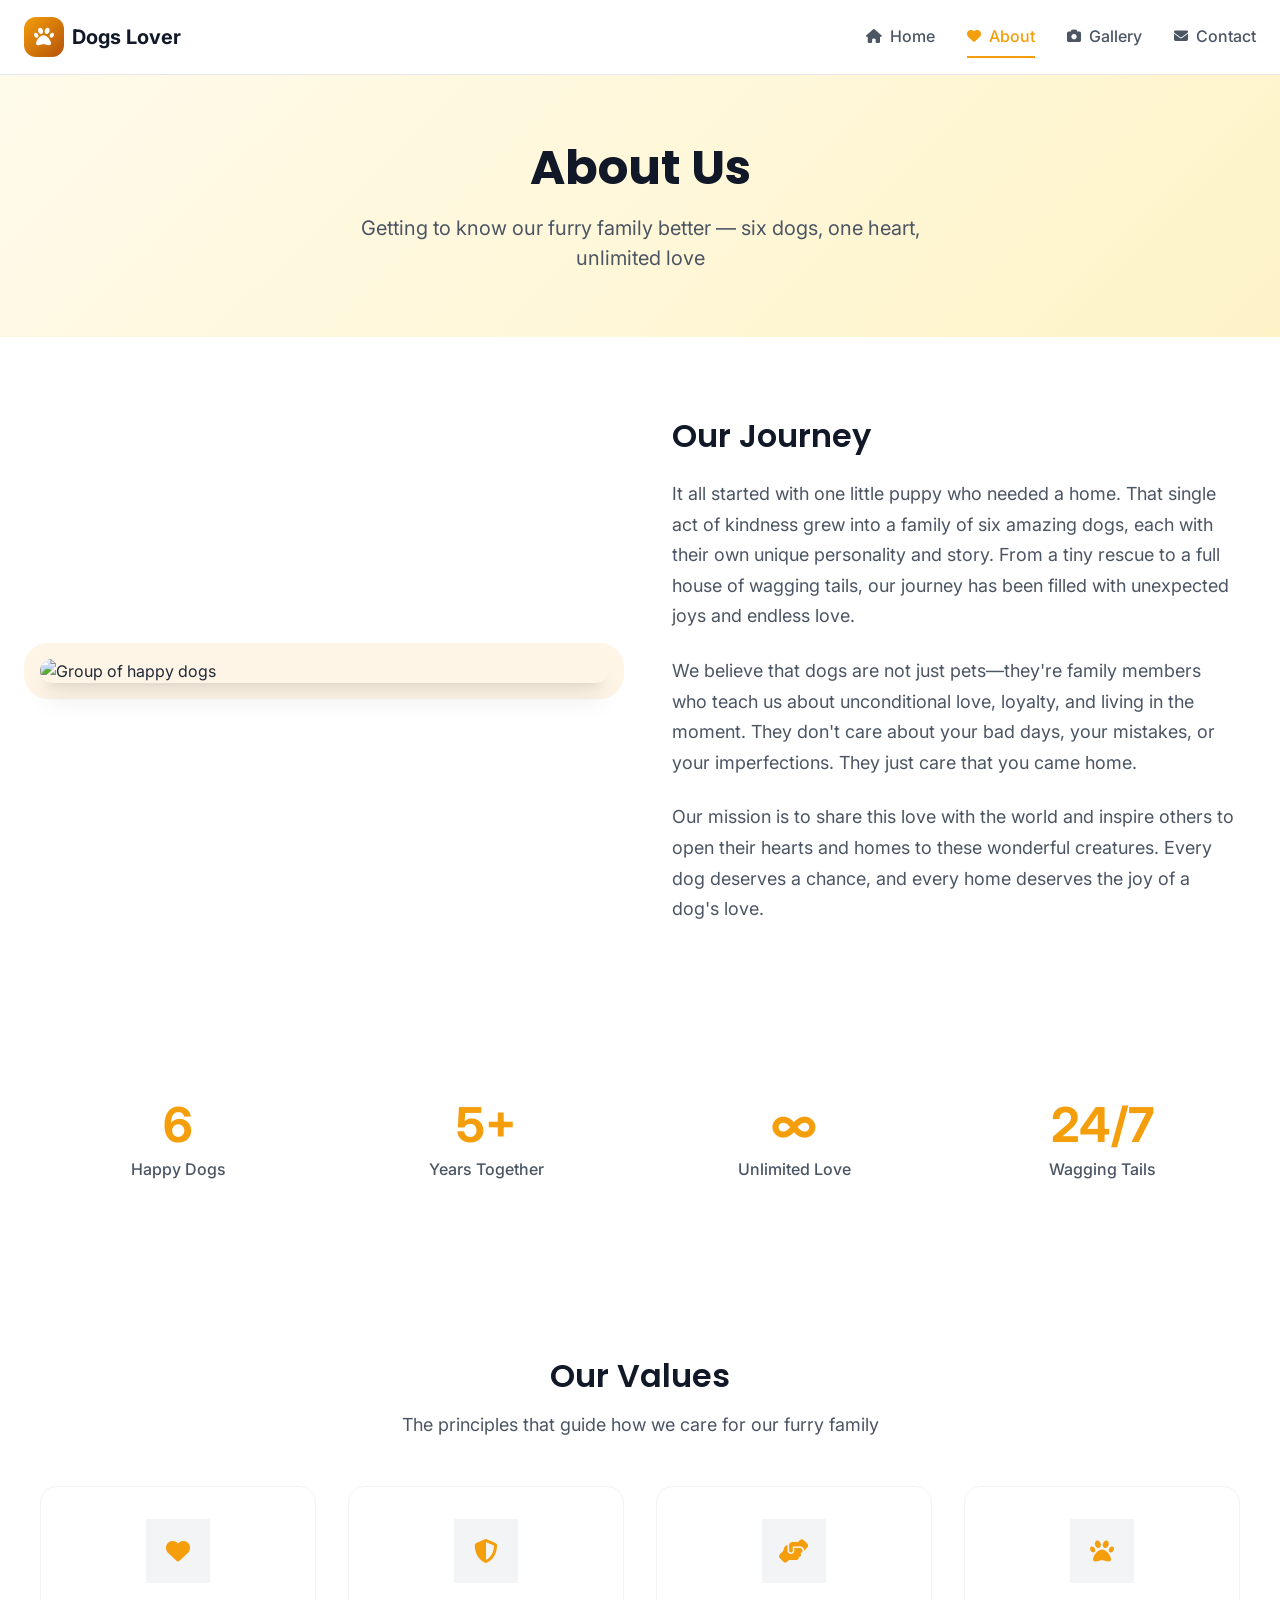
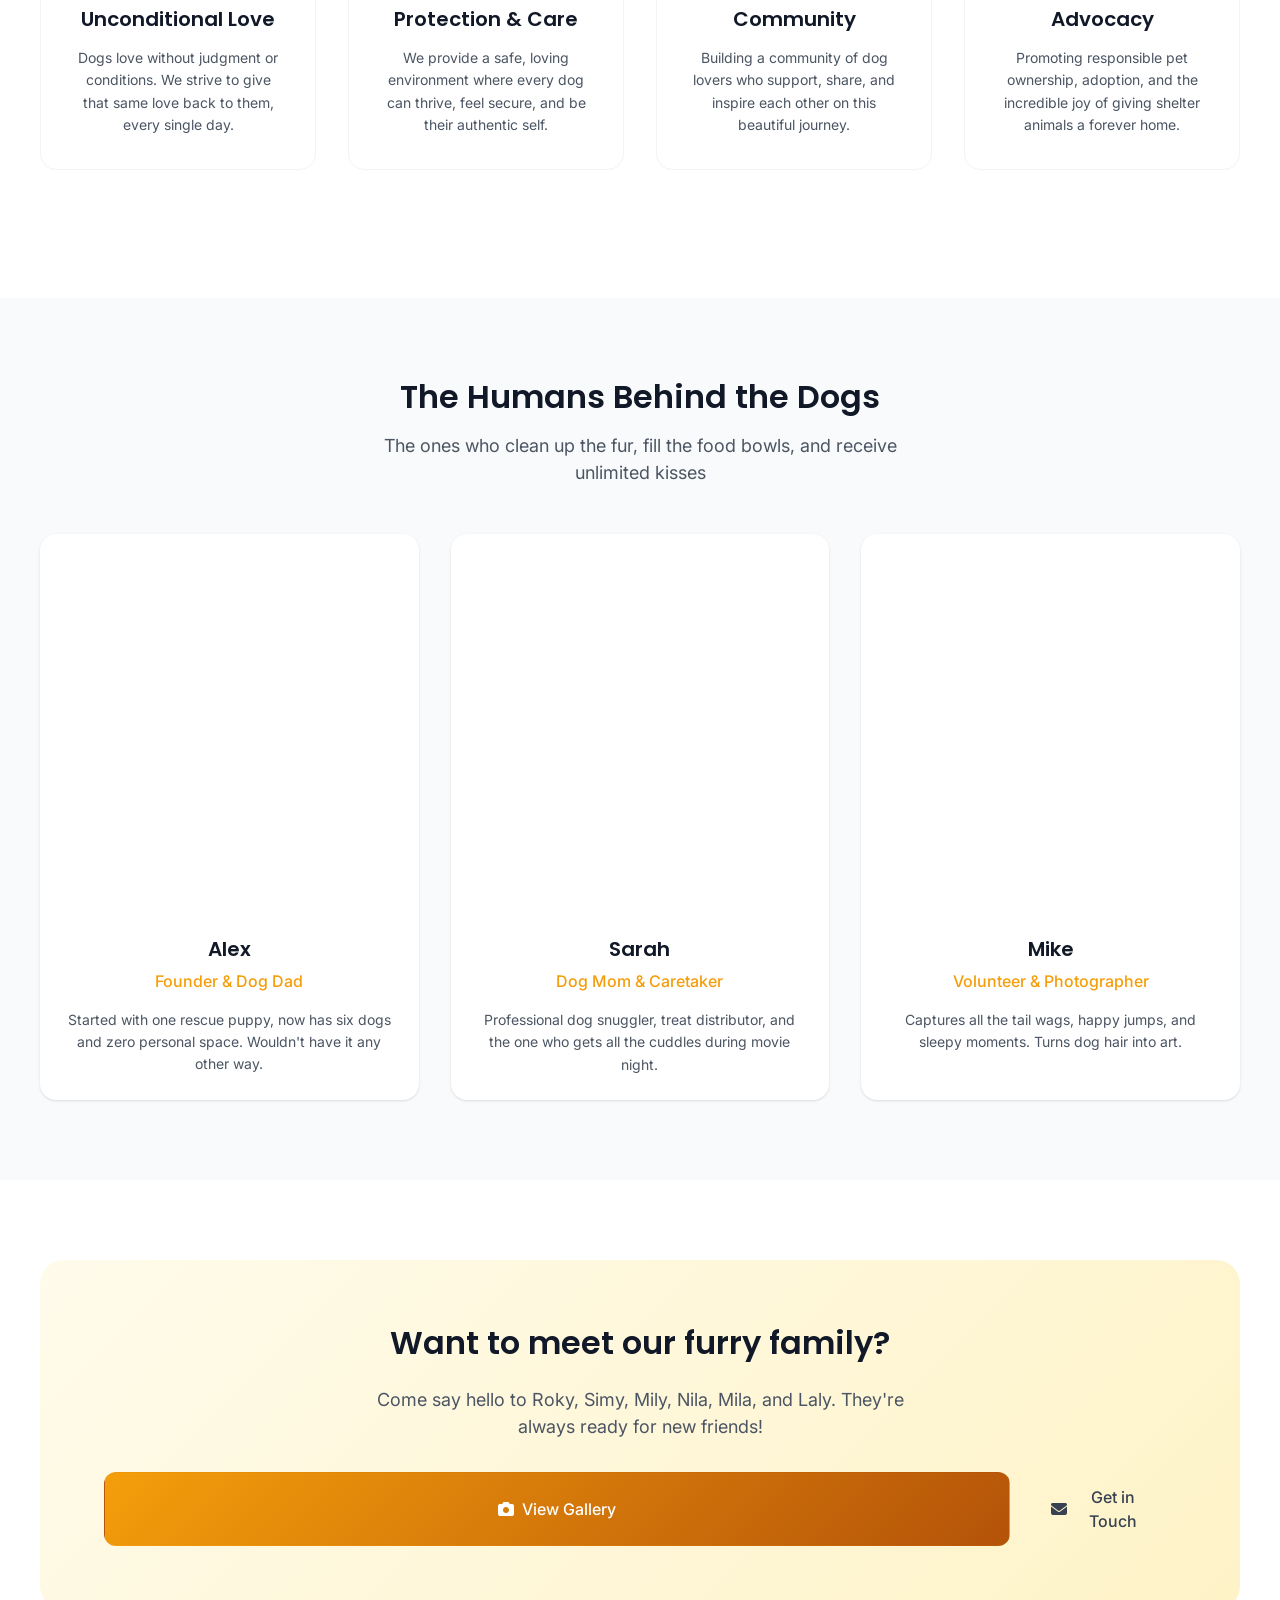
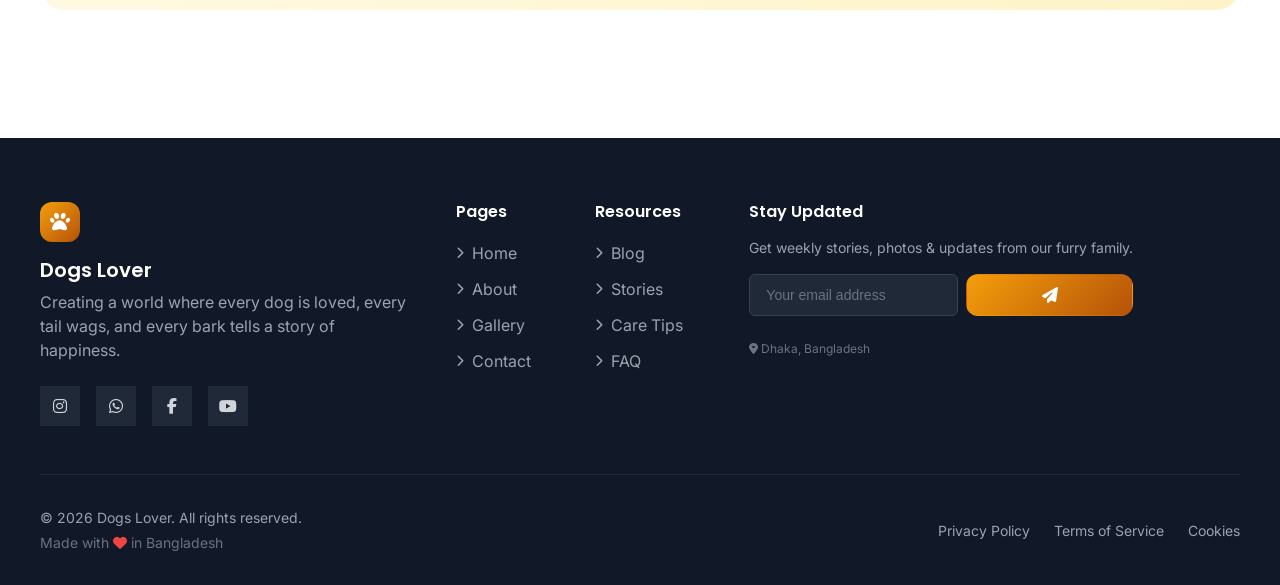
==== commit 85aa46cf: "Merge branch 'new-profile' into dogs" ====
--- a/about.html
+++ b/about.html
@@ -1,163 +1,426 @@
-<!DOCTYPE html>
+<!doctype html>
 <html lang="en">
-<head>
-<meta charset="UTF-8">
-<meta name="viewport" content="width=device-width, initial-scale=1.0">
-<title>Dogs Lover | About</title>
-<link rel="preconnect" href="https://fonts.googleapis.com">
-<link rel="preconnect" href="https://fonts.gstatic.com" crossorigin>
-<link href="https://fonts.googleapis.com/css2?family=Poppins:wght@300;400;500;600;700&family=Inter:wght@300;400;500;600&display=swap" rel="stylesheet">
-<link rel="stylesheet" href="https://cdnjs.cloudflare.com/ajax/libs/font-awesome/6.4.0/css/all.min.css">
-<link rel="stylesheet" href="style.css">
-</head>
-
-<body>
-  <!-- Navigation -->
-  <nav class="navbar">
-    <div class="nav-container">
-      <a href="index.html" class="nav-logo">
-        <i class="fas fa-paw"></i> Dogs Lover
-      </a>
-      
-      <button class="nav-toggle" id="navToggle">
-        <i class="fas fa-bars"></i>
-      </button>
-      
-      <ul class="nav-menu" id="navMenu">
-        <li><a href="index.html" class="nav-link"><i class="fas fa-home"></i> Home</a></li>
-        <li><a href="about.html" class="nav-link active"><i class="fas fa-user-friends"></i> About</a></li>
-        <li><a href="gallery.html" class="nav-link"><i class="fas fa-images"></i> Gallery</a></li>
-        <li><a href="contact.html" class="nav-link"><i class="fas fa-envelope"></i> Contact</a></li>
-      </ul>
-      
-      <div class="nav-social">
-        <a href="https://instagram.com/yourusername" class="social-icon" target="_blank">
-          <i class="fab fa-instagram"></i>
+  <head>
+    <meta charset="UTF-8" />
+    <meta name="viewport" content="width=device-width, initial-scale=1.0" />
+    <title>Dogs Lover | About Our Furry Family</title>
+
+    <!-- Fonts -->
+    <link rel="preconnect" href="https://fonts.googleapis.com" />
+    <link rel="preconnect" href="https://fonts.gstatic.com" crossorigin />
+    <link
+      href="https://fonts.googleapis.com/css2?family=Inter:wght@300;400;500;600;700&family=Poppins:wght@400;500;600;700&display=swap"
+      rel="stylesheet"
+    />
+
+    <!-- Font Awesome -->
+    <link
+      rel="stylesheet"
+      href="https://cdnjs.cloudflare.com/ajax/libs/font-awesome/6.4.0/css/all.min.css"
+    />
+
+    <!-- Custom CSS -->
+    <link rel="stylesheet" href="style.css" />
+  </head>
+
+  <body>
+    <!-- Navigation -->
+    <nav class="navbar">
+      <div class="nav-container">
+        <a href="index.html" class="nav-logo">
+          <div class="logo-icon">
+            <i class="fas fa-paw"></i>
+          </div>
+          <span class="logo-text">Dogs Lover</span>
         </a>
-        <a href="https://wa.me/8801XXXXXXXXX" class="social-icon" target="_blank">
-          <i class="fab fa-whatsapp"></i>
-        </a>
-      </div>
-    </div>
-  </nav>
-
-  <!-- About Hero -->
-  <header class="page-hero">
-    <div class="container">
-      <h1 class="page-title">About Us</h1>
-      <p class="page-subtitle">Getting to know our furry family better</p>
-    </div>
-  </header>
-
-  <!-- About Content -->
-  <section class="section about-section">
-    <div class="container">
-      <div class="about-content">
-        <div class="about-image">
-          <div class="image-placeholder">
-            <i class="fas fa-users"></i>
-          </div>
-        </div>
-        
-        <div class="about-text">
-          <h2>Our Journey</h2>
-          <p>
-            It all started with one little puppy who needed a home. That single act of kindness grew into a family of six amazing dogs, each with their own unique personality and story.
+
+        <button class="nav-toggle" id="navToggle">
+          <i class="fas fa-bars"></i>
+        </button>
+
+        <ul class="nav-menu" id="navMenu">
+          <li>
+            <a href="index.html" class="nav-link">
+              <i class="fas fa-home"></i> Home
+            </a>
+          </li>
+          <li>
+            <a href="about.html" class="nav-link active">
+              <i class="fas fa-heart"></i> About
+            </a>
+          </li>
+          <li>
+            <a href="gallery.html" class="nav-link">
+              <i class="fas fa-camera"></i> Gallery
+            </a>
+          </li>
+          <li>
+            <a href="contact.html" class="nav-link">
+              <i class="fas fa-envelope"></i> Contact
+            </a>
+          </li>
+        </ul>
+      </div>
+    </nav>
+
+    <!-- Page Hero -->
+    <section class="page-hero">
+      <div class="container">
+        <h1 class="page-title">About Us</h1>
+        <p class="page-subtitle">
+          Getting to know our furry family better — six dogs, one heart,
+          unlimited love
+        </p>
+      </div>
+    </section>
+
+    <!-- About Story Section -->
+    <section class="section">
+      <div class="container">
+        <div class="about-grid">
+          <div class="about-image">
+            <img
+              src="https://images.unsplash.com/photo-1548199973-03cce0bbc87b?ixlib=rb-4.0.3&auto=format&fit=crop&w=800&q=80"
+              alt="Group of happy dogs"
+            />
+          </div>
+          <div class="about-text">
+            <h2>Our Journey</h2>
+            <p>
+              It all started with one little puppy who needed a home. That
+              single act of kindness grew into a family of six amazing dogs,
+              each with their own unique personality and story. From a tiny
+              rescue to a full house of wagging tails, our journey has been
+              filled with unexpected joys and endless love.
+            </p>
+            <p>
+              We believe that dogs are not just pets—they're family members who
+              teach us about unconditional love, loyalty, and living in the
+              moment. They don't care about your bad days, your mistakes, or
+              your imperfections. They just care that you came home.
+            </p>
+            <p>
+              Our mission is to share this love with the world and inspire
+              others to open their hearts and homes to these wonderful
+              creatures. Every dog deserves a chance, and every home deserves
+              the joy of a dog's love.
+            </p>
+          </div>
+        </div>
+      </div>
+    </section>
+
+    <!-- Stats Section -->
+    <section class="stats-section">
+      <div class="container">
+        <div class="stats-grid">
+          <div class="stat-card">
+            <div class="stat-number">6</div>
+            <div class="stat-label">Happy Dogs</div>
+          </div>
+          <div class="stat-card">
+            <div class="stat-number">5+</div>
+            <div class="stat-label">Years Together</div>
+          </div>
+          <div class="stat-card">
+            <div class="stat-number">∞</div>
+            <div class="stat-label">Unlimited Love</div>
+          </div>
+          <div class="stat-card">
+            <div class="stat-number">24/7</div>
+            <div class="stat-label">Wagging Tails</div>
+          </div>
+        </div>
+      </div>
+    </section>
+
+    <!-- Values Section -->
+    <section class="section">
+      <div class="container">
+        <div class="section-header">
+          <h2 class="section-title">Our Values</h2>
+          <p class="section-subtitle">
+            The principles that guide how we care for our furry family
           </p>
-          <p>
-            We believe that dogs are not just pets—they're family members who teach us about unconditional love, loyalty, and living in the moment.
-          </p>
-          <p>
-            Our mission is to share this love with the world and inspire others to open their hearts and homes to these wonderful creatures.
-          </p>
-        </div>
-      </div>
-      
-      <div class="values-section">
-        <h2 class="section-title">Our Values</h2>
-        
+        </div>
+
         <div class="values-grid">
           <div class="value-card">
             <div class="value-icon">
               <i class="fas fa-heart"></i>
             </div>
             <h3>Unconditional Love</h3>
-            <p>Dogs love without judgment or conditions. We strive to give that same love back to them.</p>
-          </div>
-          
+            <p>
+              Dogs love without judgment or conditions. We strive to give that
+              same love back to them, every single day.
+            </p>
+          </div>
+
           <div class="value-card">
             <div class="value-icon">
               <i class="fas fa-shield-alt"></i>
             </div>
             <h3>Protection & Care</h3>
-            <p>We provide a safe, loving environment where every dog can thrive and be themselves.</p>
-          </div>
-          
+            <p>
+              We provide a safe, loving environment where every dog can thrive,
+              feel secure, and be their authentic self.
+            </p>
+          </div>
+
           <div class="value-card">
             <div class="value-icon">
               <i class="fas fa-hands-helping"></i>
             </div>
             <h3>Community</h3>
-            <p>Building a community of dog lovers who support and inspire each other.</p>
-          </div>
-          
+            <p>
+              Building a community of dog lovers who support, share, and inspire
+              each other on this beautiful journey.
+            </p>
+          </div>
+
           <div class="value-card">
             <div class="value-icon">
               <i class="fas fa-paw"></i>
             </div>
             <h3>Advocacy</h3>
-            <p>Promoting responsible pet ownership and adoption of shelter animals.</p>
-          </div>
-        </div>
-      </div>
-    </div>
-  </section>
-
-  <!-- Footer -->
-  <footer class="footer">
-    <div class="container">
-      <div class="footer-content">
-        <div class="footer-logo">
-          <h3><i class="fas fa-paw"></i> Dogs Lover</h3>
-          <p>A tribute to unconditional love and furry friendships.</p>
-        </div>
-        
-        <div class="footer-links">
-          <h4>Quick Links</h4>
-          <ul>
-            <li><a href="index.html">Home</a></li>
-            <li><a href="about.html">About</a></li>
-            <li><a href="gallery.html">Gallery</a></li>
-            <li><a href="contact.html">Contact</a></li>
-          </ul>
-        </div>
-        
-        <div class="footer-contact">
-          <h4>Connect With Us</h4>
-          <div class="footer-social">
-            <a href="https://instagram.com/yourusername" class="social-icon" target="_blank">
-              <i class="fab fa-instagram"></i>
-            </a>
-            <a href="https://wa.me/8801XXXXXXXXX" class="social-icon" target="_blank">
-              <i class="fab fa-whatsapp"></i>
-            </a>
-            <a href="#" class="social-icon">
-              <i class="fab fa-facebook"></i>
-            </a>
-            <a href="#" class="social-icon">
-              <i class="fab fa-youtube"></i>
-            </a>
-          </div>
-        </div>
-      </div>
-      
-      <div class="footer-bottom">
-        <p>Dogs Lover | Made with ❤️, 🐾 & a lot of dog hair</p>
-        <p class="copyright">© 2023 Dogs Lover. All rights reserved.</p>
-      </div>
-    </div>
-  </footer>
-
-  <script src="script.js"></script>
-</body>
-</html>+            <p>
+              Promoting responsible pet ownership, adoption, and the incredible
+              joy of giving shelter animals a forever home.
+            </p>
+          </div>
+        </div>
+      </div>
+    </section>
+
+    <!-- Team/Humans Section -->
+    <section class="section team-section">
+      <div class="container">
+        <div class="section-header">
+          <h2 class="section-title">The Humans Behind the Dogs</h2>
+          <p class="section-subtitle">
+            The ones who clean up the fur, fill the food bowls, and receive
+            unlimited kisses
+          </p>
+        </div>
+
+        <div class="team-grid">
+          <div class="team-card">
+            <div class="team-image">
+              <img
+                src="https://images.unsplash.com/photo-1507003211169-0a1dd7228f2d?ixlib=rb-4.0.3&auto=format&fit=crop&w=800&q=80"
+                alt="Dog parent"
+                loading="lazy"
+                onerror="this.src='https://via.placeholder.com/800x533?text=Sarah'"
+              />
+            </div>
+            <div class="team-info">
+              <h3 class="team-name">Alex</h3>
+              <div class="team-role">Founder & Dog Dad</div>
+              <p class="team-bio">
+                Started with one rescue puppy, now has six dogs and zero
+                personal space. Wouldn't have it any other way.
+              </p>
+            </div>
+          </div>
+
+          <div class="team-card">
+            <div class="team-image">
+              <img
+                src="https://images.unsplash.com/photo-1573496359142-b8d87734a5a2?ixlib=rb-4.0.3&auto=format&fit=crop&w=800&q=80"
+                alt="Dog parent"
+                loading="lazy"
+                onerror="this.src='https://via.placeholder.com/800x533?text=Sarah'"
+              />
+            </div>
+            <div class="team-info">
+              <h3 class="team-name">Sarah</h3>
+              <div class="team-role">Dog Mom & Caretaker</div>
+              <p class="team-bio">
+                Professional dog snuggler, treat distributor, and the one who
+                gets all the cuddles during movie night.
+              </p>
+            </div>
+          </div>
+
+          <div class="team-card">
+            <div class="team-image">
+              <img
+                src="https://images.unsplash.com/photo-1534528741775-53994a69daeb?ixlib=rb-4.0.3&auto=format&fit=crop&w=800&q=80"
+                alt="Dog parent"
+                loading="lazy"
+                onerror="this.src='https://via.placeholder.com/800x533?text=Sarah'"
+              />
+            </div>
+            <div class="team-info">
+              <h3 class="team-name">Mike</h3>
+              <div class="team-role">Volunteer & Photographer</div>
+              <p class="team-bio">
+                Captures all the tail wags, happy jumps, and sleepy moments.
+                Turns dog hair into art.
+              </p>
+            </div>
+          </div>
+        </div>
+      </div>
+    </section>
+
+    <!-- Call to Action -->
+    <section class="section">
+      <div class="container">
+        <div
+          style="
+            background: linear-gradient(135deg, #fffbeb, #fef3c7);
+            border-radius: var(--radius-2xl);
+            padding: 4rem;
+            text-align: center;
+          "
+        >
+          <h2
+            style="
+              font-size: 2rem;
+              color: var(--gray-900);
+              margin-bottom: 1.5rem;
+            "
+          >
+            Want to meet our furry family?
+          </h2>
+          <p
+            style="
+              font-size: 1.125rem;
+              color: var(--gray-600);
+              max-width: 36rem;
+              margin: 0 auto 2rem;
+            "
+          >
+            Come say hello to Roky, Simy, Mily, Nila, Mila, and Laly. They're
+            always ready for new friends!
+          </p>
+          <div style="display: flex; gap: 1rem; justify-content: center">
+            <a href="gallery.html" class="btn btn-primary btn-lg">
+              <i class="fas fa-camera"></i> View Gallery
+            </a>
+            <a href="contact.html" class="btn btn-outline btn-lg">
+              <i class="fas fa-envelope"></i> Get in Touch
+            </a>
+          </div>
+        </div>
+      </div>
+    </section>
+
+    <!-- Footer -->
+    <footer class="footer">
+      <div class="container">
+        <div class="footer-main">
+          <!-- Brand Column -->
+          <div class="footer-brand">
+            <div class="logo-icon">
+              <i class="fas fa-paw"></i>
+            </div>
+            <h3>Dogs Lover</h3>
+            <p class="brand-description">
+              Creating a world where every dog is loved, every tail wags, and
+              every bark tells a story of happiness.
+            </p>
+            <div class="social-links">
+              <a href="#" class="social-link">
+                <i class="fab fa-instagram"></i>
+              </a>
+              <a href="#" class="social-link">
+                <i class="fab fa-whatsapp"></i>
+              </a>
+              <a href="#" class="social-link">
+                <i class="fab fa-facebook-f"></i>
+              </a>
+              <a href="#" class="social-link">
+                <i class="fab fa-youtube"></i>
+              </a>
+            </div>
+          </div>
+
+          <!-- Links Column -->
+          <div class="footer-links-grid">
+            <div class="footer-column">
+              <h4>Pages</h4>
+              <div class="footer-links">
+                <a href="index.html">
+                  <i class="fas fa-chevron-right"></i> Home
+                </a>
+                <a href="about.html">
+                  <i class="fas fa-chevron-right"></i> About
+                </a>
+                <a href="gallery.html">
+                  <i class="fas fa-chevron-right"></i> Gallery
+                </a>
+                <a href="contact.html">
+                  <i class="fas fa-chevron-right"></i> Contact
+                </a>
+              </div>
+            </div>
+            <div class="footer-column">
+              <h4>Resources</h4>
+              <div class="footer-links">
+                <a href="#blog"> <i class="fas fa-chevron-right"></i> Blog </a>
+                <a href="#stories">
+                  <i class="fas fa-chevron-right"></i> Stories
+                </a>
+                <a href="#tips">
+                  <i class="fas fa-chevron-right"></i> Care Tips
+                </a>
+                <a href="#faq"> <i class="fas fa-chevron-right"></i> FAQ </a>
+              </div>
+            </div>
+          </div>
+
+          <!-- Newsletter Column -->
+          <div class="newsletter">
+            <h4>Stay Updated</h4>
+            <p
+              style="
+                color: var(--gray-400);
+                margin-bottom: 1rem;
+                font-size: 0.875rem;
+              "
+            >
+              Get weekly stories, photos & updates from our furry family.
+            </p>
+            <form class="newsletter-form">
+              <input
+                type="email"
+                class="newsletter-input"
+                placeholder="Your email address"
+                required
+              />
+              <button type="submit" class="btn btn-primary">
+                <i class="fas fa-paper-plane"></i>
+              </button>
+            </form>
+            <div style="margin-top: 1.5rem">
+              <p style="color: var(--gray-500); font-size: 0.75rem">
+                <i class="fas fa-map-marker-alt"></i> Dhaka, Bangladesh
+              </p>
+            </div>
+          </div>
+        </div>
+
+        <!-- Footer Bottom -->
+        <div class="footer-bottom">
+          <div>
+            <p>
+              © <span id="currentYear">2026</span> Dogs Lover. All rights
+              reserved.
+            </p>
+            <p style="margin-top: 0.25rem; color: var(--gray-500)">
+              Made with <i class="fas fa-heart" style="color: #ef4444"></i> in
+              Bangladesh
+            </p>
+          </div>
+          <div class="footer-bottom-links">
+            <a href="#privacy">Privacy Policy</a>
+            <a href="#terms">Terms of Service</a>
+            <a href="#cookies">Cookies</a>
+          </div>
+        </div>
+      </div>
+    </footer>
+  </body>
+</html>
--- a/style.css
+++ b/style.css
@@ -1,39 +1,52 @@
-/* CSS Variables */
 :root {
-  --primary: #ff9a3c;
-  --primary-light: #ffc93c;
-  --secondary: #155e75;
-  --secondary-light: #0ea5e9;
-  --dark: #0f172a;
-  --light: #f8fafc;
-  --gray: #64748b;
-  --gray-light: #e2e8f0;
-  --white: #ffffff;
-  --radius: 16px;
-  --radius-sm: 8px;
-  --shadow: 0 10px 25px rgba(0, 0, 0, 0.05);
-  --shadow-md: 0 15px 35px rgba(0, 0, 0, 0.08);
-  --shadow-lg: 0 20px 40px rgba(0, 0, 0, 0.12);
-  --transition: all 0.3s ease;
-}
-
-/* Reset & Base Styles */
+  --primary: #f59e0b;
+  --primary-dark: #b45309;
+  --secondary: #4b5563;
+  --accent: #8b5cf6;
+  --success: #10b981;
+  --warning: #f59e0b;
+  --error: #ef4444;
+  --dark: #1f2937;
+  --light: #f9fafb;
+  --gray-50: #f9fafb;
+  --gray-100: #f3f4f6;
+  --gray-200: #e5e7eb;
+  --gray-300: #d1d5db;
+  --gray-400: #9ca3af;
+  --gray-500: #6b7280;
+  --gray-600: #4b5563;
+  --gray-700: #374151;
+  --gray-800: #1f2937;
+  --gray-900: #111827;
+
+  --shadow-sm: 0 1px 2px 0 rgb(0 0 0 / 0.05);
+  --shadow: 0 1px 3px 0 rgb(0 0 0 / 0.1), 0 1px 2px -1px rgb(0 0 0 / 0.1);
+  --shadow-md: 0 4px 6px -1px rgb(0 0 0 / 0.1), 0 2px 4px -2px rgb(0 0 0 / 0.1);
+  --shadow-lg:
+    0 10px 15px -3px rgb(0 0 0 / 0.1), 0 4px 6px -4px rgb(0 0 0 / 0.1);
+  --shadow-xl:
+    0 20px 25px -5px rgb(0 0 0 / 0.1), 0 8px 10px -6px rgb(0 0 0 / 0.1);
+
+  --radius-sm: 0.25rem;
+  --radius: 0.375rem;
+  --radius-md: 0.5rem;
+  --radius-lg: 0.75rem;
+  --radius-xl: 1rem;
+  --radius-2xl: 1.5rem;
+}
+
+/* Reset & Base */
 * {
   margin: 0;
   padding: 0;
   box-sizing: border-box;
 }
 
-html {
-  scroll-behavior: smooth;
-}
-
 body {
   font-family: "Inter", sans-serif;
-  background-color: var(--light);
-  color: var(--dark);
-  line-height: 1.7;
-  overflow-x: hidden;
+  color: var(--gray-800);
+  line-height: 1.5;
+  background-color: white;
 }
 
 h1,
@@ -44,568 +57,109 @@
 h6 {
   font-family: "Poppins", sans-serif;
   font-weight: 600;
-  line-height: 1.3;
-}
-
+  line-height: 1.2;
+}
+
+a {
+  text-decoration: none;
+  color: inherit;
+}
+
+ul {
+  list-style: none;
+}
+
+img {
+  max-width: 100%;
+  height: auto;
+  display: block;
+}
+
+/* Container */
 .container {
-  width: 100%;
-  max-width: 1200px;
+  max-width: 1280px;
   margin: 0 auto;
-  padding: 0 20px;
-}
-
-/* =============================================
-   HERO SLIDER STYLES
-   ============================================= */
-
-.hero-slider {
-  position: relative;
-  width: 100%;
-  height: 85vh;
-  min-height: 600px;
-  max-height: 800px;
-  overflow: hidden;
-  margin-top: 0;
-}
-
-.slider-container {
-  position: relative;
-  width: 100%;
-  height: 100%;
-}
-
-.slider-slide {
-  position: absolute;
-  top: 0;
-  left: 0;
-  width: 100%;
-  height: 100%;
-  opacity: 0;
-  visibility: hidden;
-  transition:
-    opacity 0.8s ease,
-    visibility 0.8s;
-  display: flex;
-  align-items: center;
-  justify-content: center;
-  z-index: 1;
-}
-
-.slider-slide.active {
-  opacity: 1;
-  visibility: visible;
-  z-index: 2;
-}
-
-.slide-background {
-  position: absolute;
-  top: 0;
-  left: 0;
-  width: 100%;
-  height: 100%;
-  z-index: -1;
-}
-
-.slide-overlay {
-  position: absolute;
-  top: 0;
-  left: 0;
-  width: 100%;
-  height: 100%;
-  background: linear-gradient(
-    to bottom,
-    rgba(0, 0, 0, 0.2) 0%,
-    rgba(0, 0, 0, 0.4) 100%
-  );
-  z-index: 0;
-}
-
-.slide-content {
-  position: relative;
-  z-index: 1;
-  color: white;
-  text-align: center;
-  max-width: 800px;
-  padding: 0 30px;
-  animation: fadeInUp 0.8s ease 0.3s both;
-}
-
-.slide-title {
-  font-size: 3.5rem;
-  margin-bottom: 20px;
-  text-shadow: 0 4px 12px rgba(0, 0, 0, 0.2);
-  animation: fadeInUp 0.8s ease 0.4s both;
-}
-
-.slide-subtitle {
-  font-size: 1.8rem;
-  margin-bottom: 25px;
-  opacity: 0.9;
-  font-weight: 400;
-  animation: fadeInUp 0.8s ease 0.5s both;
-}
-
-.slide-description {
-  font-size: 1.2rem;
-  margin-bottom: 40px;
-  opacity: 0.8;
-  max-width: 600px;
-  margin-left: auto;
-  margin-right: auto;
-  animation: fadeInUp 0.8s ease 0.6s both;
-}
-
-.slide-buttons {
-  display: flex;
-  gap: 20px;
-  justify-content: center;
-  flex-wrap: wrap;
-  animation: fadeInUp 0.8s ease 0.7s both;
-}
-
-/* Slider Navigation Buttons */
-.slider-btn {
-  position: absolute;
-  top: 50%;
-  transform: translateY(-50%);
-  width: 60px;
-  height: 60px;
-  background: rgba(255, 255, 255, 0.15);
-  border: none;
-  border-radius: 50%;
-  color: white;
-  font-size: 1.5rem;
-  cursor: pointer;
-  z-index: 10;
-  display: flex;
-  align-items: center;
-  justify-content: center;
-  transition: all 0.3s ease;
-  backdrop-filter: blur(5px);
-  -webkit-backdrop-filter: blur(5px);
-}
-
-.slider-btn:hover {
-  background: rgba(255, 255, 255, 0.25);
-  transform: translateY(-50%) scale(1.1);
-}
-
-.slider-btn-prev {
-  left: 30px;
-}
-
-.slider-btn-next {
-  right: 30px;
-}
-
-/* Slider Dots */
-.slider-dots {
-  position: absolute;
-  bottom: 40px;
-  left: 0;
-  width: 100%;
-  display: flex;
-  justify-content: center;
-  gap: 12px;
-  z-index: 10;
-}
-
-.slider-dot {
-  width: 14px;
-  height: 14px;
-  border-radius: 50%;
-  border: none;
-  background: rgba(255, 255, 255, 0.4);
-  cursor: pointer;
-  transition: all 0.3s ease;
-  padding: 0;
-}
-
-.slider-dot:hover {
-  background: rgba(255, 255, 255, 0.7);
-}
-
-.slider-dot.active {
-  background: white;
-  transform: scale(1.2);
-}
-
-/* Slider Progress Bar */
-.slider-progress {
-  position: absolute;
-  bottom: 0;
-  left: 0;
-  width: 100%;
-  height: 4px;
-  background: rgba(255, 255, 255, 0.2);
-  z-index: 10;
-}
-
-.slider-progress-bar {
-  height: 100%;
-  width: 0%;
-  background: white;
-  transition: width 0.1s linear;
-}
-
-/* Animation Keyframes */
-@keyframes fadeInUp {
-  from {
-    opacity: 0;
-    transform: translateY(30px);
-  }
-  to {
-    opacity: 1;
-    transform: translateY(0);
-  }
-}
-
-@keyframes slideInLeft {
-  from {
-    opacity: 0;
-    transform: translateX(-50px);
-  }
-  to {
-    opacity: 1;
-    transform: translateX(0);
-  }
-}
-
-@keyframes slideInRight {
-  from {
-    opacity: 0;
-    transform: translateX(50px);
-  }
-  to {
-    opacity: 1;
-    transform: translateX(0);
-  }
-}
-
-/* Slide Content Animations */
-.slide-content .slide-title {
-  animation: fadeInUp 0.8s ease 0.3s both;
-}
-
-.slide-content .slide-subtitle {
-  animation: fadeInUp 0.8s ease 0.4s both;
-}
-
-.slide-content .slide-description {
-  animation: fadeInUp 0.8s ease 0.5s both;
-}
-
-.slide-content .slide-buttons {
-  animation: fadeInUp 0.8s ease 0.6s both;
-}
-
-/* Floating Dogs Animation */
-.floating-dogs {
-  position: absolute;
-  width: 100%;
-  height: 100%;
-  top: 0;
-  left: 0;
-  pointer-events: none;
-  z-index: 0;
-}
-
-.floating-dog {
-  position: absolute;
-  font-size: 5rem;
-  color: rgba(255, 255, 255, 0.15);
-  animation: float 6s ease-in-out infinite;
-}
-
-.floating-dog-1 {
-  top: 20%;
-  left: 10%;
-  animation-delay: 0s;
-}
-
-.floating-dog-2 {
-  top: 60%;
-  right: 15%;
-  font-size: 3.5rem;
-  animation-delay: 2s;
-}
-
-.floating-dog-3 {
-  top: 40%;
-  right: 25%;
-  font-size: 4rem;
-  animation-delay: 4s;
-}
-
-.floating-dog-4 {
-  top: 70%;
-  left: 20%;
-  font-size: 3rem;
-  animation-delay: 1s;
-}
-
-.floating-dog-5 {
-  top: 30%;
-  right: 5%;
-  font-size: 2.5rem;
-  animation-delay: 3s;
-}
-
-@keyframes float {
-  0%,
-  100% {
-    transform: translateY(0) rotate(0deg);
-  }
-  50% {
-    transform: translateY(-20px) rotate(5deg);
-  }
-}
-
-/* Responsive Styles for Slider */
-@media (max-width: 992px) {
-  .hero-slider {
-    height: 75vh;
-    min-height: 500px;
-  }
-
-  .slide-title {
-    font-size: 2.8rem;
-  }
-
-  .slide-subtitle {
-    font-size: 1.5rem;
-  }
-
-  .slider-btn {
-    width: 50px;
-    height: 50px;
-    font-size: 1.2rem;
-  }
-
-  .slider-btn-prev {
-    left: 15px;
-  }
-
-  .slider-btn-next {
-    right: 15px;
-  }
-}
-
-@media (max-width: 768px) {
-  .hero-slider {
-    height: 70vh;
-    min-height: 450px;
-  }
-
-  .slide-title {
-    font-size: 2.3rem;
-  }
-
-  .slide-subtitle {
-    font-size: 1.3rem;
-  }
-
-  .slide-description {
-    font-size: 1.1rem;
-    margin-bottom: 30px;
-  }
-
-  .slide-buttons {
-    flex-direction: column;
-    align-items: center;
-  }
-
-  .slider-btn {
-    width: 45px;
-    height: 45px;
-  }
-
-  .floating-dog {
-    font-size: 3rem;
-  }
-}
-
-@media (max-width: 576px) {
-  .hero-slider {
-    height: 65vh;
-    min-height: 400px;
-  }
-
-  .slide-title {
-    font-size: 2rem;
-  }
-
-  .slide-subtitle {
-    font-size: 1.2rem;
-  }
-
-  .slide-content {
-    padding: 0 20px;
-  }
-
-  .slider-dots {
-    bottom: 25px;
-  }
-
-  .floating-dogs {
-    display: none;
-  }
-}
-
-section {
-  padding: 8px 0;
-}
-
-.section-header {
-  padding: 0px !important;
-  text-align: center;
-  margin-bottom: 60px;
-}
-
-.section-title {
-  font-size: 2.5rem;
-  color: var(--secondary);
-  margin-bottom: 15px;
-  position: relative;
-  display: inline-block;
-}
-
-.section-title::after {
-  content: "";
-  position: absolute;
-  width: 80px;
-  height: 4px;
-  background: linear-gradient(to right, var(--primary), var(--primary-light));
-  bottom: -10px;
-  left: 50%;
-  transform: translateX(-50%);
-  border-radius: 2px;
-}
-
-.section-subtitle {
-  font-size: 1.1rem;
-  color: var(--gray);
-  max-width: 700px;
-  margin: 0 auto;
-}
-
-/* Buttons */
-.btn {
-  display: inline-block;
-  padding: 14px 32px;
-  border-radius: 50px;
-  text-decoration: none;
-  font-weight: 600;
-  font-size: 1rem;
-  transition: var(--transition);
-  cursor: pointer;
-  border: none;
-  font-family: "Poppins", sans-serif;
-}
-
-.btn-primary {
-  background: linear-gradient(
-    135deg,
-    var(--primary) 0%,
-    var(--primary-light) 100%
-  );
-  color: white;
-  box-shadow: var(--shadow);
-}
-
-.btn-primary:hover {
-  transform: translateY(-5px);
-  box-shadow: var(--shadow-lg);
-}
-
-.btn-outline {
-  background: transparent;
-  color: var(--primary);
-  border: 2px solid var(--primary);
-}
-
-.btn-outline:hover {
-  background: var(--primary);
-  color: white;
-  transform: translateY(-5px);
+  padding: 0 1.5rem;
+}
+
+@media (min-width: 640px) {
+  .container {
+    padding: 0 2rem;
+  }
+}
+
+@media (min-width: 1024px) {
+  .container {
+    padding: 0 2.5rem;
+  }
 }
 
 /* Navigation */
 .navbar {
-  background-color: var(--white);
-  box-shadow: 0 4px 20px rgba(0, 0, 0, 0.05);
+  background: white;
+  border-bottom: 1px solid var(--gray-200);
   position: sticky;
   top: 0;
-  z-index: 1000;
-  padding: 15px 0;
+  z-index: 50;
 }
 
 .nav-container {
   display: flex;
+  align-items: center;
   justify-content: space-between;
-  align-items: center;
+  max-width: 1280px;
+  margin: 0 auto;
+  padding: 1rem 1.5rem;
 }
 
 .nav-logo {
-  font-size: 1.5rem;
+  display: flex;
+  align-items: center;
+  gap: 0.5rem;
+}
+
+.logo-icon {
+  width: 2.5rem;
+  height: 2.5rem;
+  background: linear-gradient(135deg, var(--primary), var(--primary-dark));
+  border-radius: var(--radius-lg);
+  display: flex;
+  align-items: center;
+  justify-content: center;
+  color: white;
+  font-size: 1.25rem;
+}
+
+.logo-text {
+  font-size: 1.25rem;
   font-weight: 700;
-  color: var(--secondary);
-  text-decoration: none;
-  display: flex;
-  align-items: center;
-  gap: 10px;
-}
-
-.nav-logo i {
-  color: var(--primary);
+  color: var(--gray-900);
 }
 
 .nav-menu {
   display: flex;
-  list-style: none;
-  gap: 30px;
+  gap: 2rem;
 }
 
 .nav-link {
-  text-decoration: none;
-  color: var(--dark);
+  display: flex;
+  align-items: center;
+  gap: 0.5rem;
+  padding: 0.5rem 0;
+  color: var(--gray-600);
   font-weight: 500;
-  display: flex;
-  align-items: center;
-  gap: 8px;
-  transition: var(--transition);
-  padding: 8px 16px;
-  border-radius: var(--radius-sm);
+  transition: color 0.2s;
+  border-bottom: 2px solid transparent;
+}
+
+.nav-link i {
+  font-size: 0.875rem;
 }
 
 .nav-link:hover,
 .nav-link.active {
   color: var(--primary);
-  background-color: rgba(255, 154, 60, 0.1);
-}
-
-.nav-social {
-  display: flex;
-  gap: 15px;
-}
-
-.social-icon {
-  display: inline-flex;
-  align-items: center;
-  justify-content: center;
-  width: 40px;
-  height: 40px;
-  background-color: var(--gray-light);
-  border-radius: 50%;
-  color: var(--dark);
-  text-decoration: none;
-  transition: var(--transition);
-}
-
-.social-icon:hover {
-  background-color: var(--primary);
-  color: white;
-  transform: translateY(-3px);
+  border-bottom-color: var(--primary);
 }
 
 .nav-toggle {
@@ -613,133 +167,780 @@
   background: none;
   border: none;
   font-size: 1.5rem;
-  color: var(--dark);
+  color: var(--gray-600);
   cursor: pointer;
+}
+
+@media (max-width: 768px) {
+  .nav-menu {
+    display: none;
+    position: absolute;
+    top: 100%;
+    left: 0;
+    right: 0;
+    background: white;
+    padding: 1rem;
+    flex-direction: column;
+    gap: 0.5rem;
+    border-top: 1px solid var(--gray-200);
+    box-shadow: var(--shadow-md);
+  }
+
+  .nav-menu.active {
+    display: flex;
+  }
+
+  .nav-toggle {
+    display: block;
+  }
+}
+
+/* Buttons */
+.btn {
+  display: inline-flex;
+  align-items: center;
+  justify-content: center;
+  gap: 0.5rem;
+  padding: 0.625rem 1.25rem;
+  font-weight: 500;
+  border-radius: var(--radius);
+  transition: all 0.2s;
+  border: 1px solid transparent;
+  cursor: pointer;
+  font-size: 0.875rem;
+}
+
+.btn-sm {
+  padding: 0.375rem 0.75rem;
+  font-size: 0.75rem;
+}
+
+.btn-lg {
+  padding: 0.75rem 1.5rem;
+  font-size: 1rem;
+}
+
+.btn-primary {
+  background: var(--primary);
+  color: white;
+}
+
+.btn-primary:hover {
+  background: var(--primary-dark);
+}
+
+.btn-outline {
+  background: transparent;
+  border-color: var(--gray-300);
+  color: var(--gray-700);
+}
+
+.btn-outline:hover {
+  background: var(--gray-50);
+  border-color: var(--gray-400);
 }
 
 /* Hero Section */
 .hero {
-  background: linear-gradient(
-    135deg,
-    var(--primary) 0%,
-    var(--primary-light) 100%
-  );
-  padding: 100px 0;
-  color: white;
+  background: linear-gradient(135deg, #fffbeb, #fef3c7);
+  padding: 4rem 0;
+}
+
+.hero-grid {
+  display: grid;
+  grid-template-columns: 1fr 1fr;
+  gap: 3rem;
+  align-items: center;
+}
+
+.hero-content {
+  max-width: 32rem;
+}
+
+.hero-title {
+  font-size: 3rem;
+  font-weight: 700;
+  color: var(--gray-900);
+  margin-bottom: 1.5rem;
+}
+
+.hero-title span {
+  color: var(--primary);
+}
+
+.hero-description {
+  font-size: 1.125rem;
+  color: var(--gray-600);
+  margin-bottom: 2rem;
+}
+
+.hero-buttons {
+  display: flex;
+  gap: 1rem;
+}
+
+.hero-image {
+  position: relative;
+}
+
+.hero-image img {
+  border-radius: var(--radius-2xl);
+  box-shadow: var(--shadow-xl);
+}
+
+.hero-stats {
+  display: flex;
+  gap: 2rem;
+  margin-top: 2rem;
+}
+
+.stat-item {
+  display: flex;
+  flex-direction: column;
+}
+
+.stat-number {
+  font-size: 1.875rem;
+  font-weight: 700;
+  color: var(--gray-900);
+}
+
+.stat-label {
+  font-size: 0.875rem;
+  color: var(--gray-500);
+}
+
+@media (max-width: 768px) {
+  .hero-grid {
+    grid-template-columns: 1fr;
+    text-align: center;
+  }
+
+  .hero-content {
+    margin: 0 auto;
+  }
+
+  .hero-buttons {
+    justify-content: center;
+  }
+
+  .hero-stats {
+    justify-content: center;
+  }
+}
+
+/* Section Styles */
+.section {
+  padding: 5rem 0;
+}
+
+.section-header {
+  text-align: center;
+  max-width: 36rem;
+  margin: 0 auto 3rem;
+}
+
+.section-title {
+  font-size: 2rem;
+  color: var(--gray-900);
+  margin-bottom: 1rem;
+}
+
+.section-subtitle {
+  font-size: 1.125rem;
+  color: var(--gray-600);
+}
+
+/* Dog Cards Grid */
+.dogs-grid {
+  display: grid;
+  grid-template-columns: repeat(auto-fill, minmax(280px, 1fr));
+  gap: 2rem;
+}
+
+.dog-card {
+  background: white;
+  border-radius: var(--radius-xl);
+  overflow: hidden;
+  box-shadow: var(--shadow);
+  transition:
+    transform 0.3s,
+    box-shadow 0.3s;
+  border: 1px solid var(--gray-100);
+}
+
+.dog-card:hover {
+  transform: translateY(-0.25rem);
+  box-shadow: var(--shadow-lg);
+}
+
+.dog-image {
+  aspect-ratio: 1;
+  overflow: hidden;
+}
+
+.dog-image img {
+  width: 100%;
+  height: 100%;
+  object-fit: cover;
+  transition: transform 0.3s;
+}
+
+.dog-card:hover .dog-image img {
+  transform: scale(1.05);
+}
+
+.dog-info {
+  padding: 1.5rem;
+}
+
+.dog-header {
+  display: flex;
+  justify-content: space-between;
+  align-items: center;
+  margin-bottom: 0.5rem;
+}
+
+.dog-name {
+  font-size: 1.25rem;
+  font-weight: 600;
+  color: var(--gray-900);
+}
+
+.dog-badge {
+  padding: 0.25rem 0.75rem;
+  background: var(--gray-100);
+  border-radius: var(--radius-full);
+  font-size: 0.75rem;
+  color: var(--gray-700);
+}
+
+.dog-description {
+  color: var(--gray-600);
+  font-size: 0.875rem;
+  margin-bottom: 1rem;
+}
+
+.dog-tags {
+  display: flex;
+  flex-wrap: wrap;
+  gap: 0.5rem;
+}
+
+.dog-tag {
+  padding: 0.25rem 0.75rem;
+  background: var(--gray-100);
+  border-radius: var(--radius-full);
+  font-size: 0.75rem;
+  color: var(--gray-700);
+}
+
+/* Story Section */
+.story-section {
+  background: var(--gray-50);
+}
+
+.story-content {
+  max-width: 48rem;
+  margin: 0 auto;
+  text-align: center;
+}
+
+.story-text {
+  font-size: 1.125rem;
+  color: var(--gray-700);
+  margin-bottom: 2rem;
+}
+
+.story-text p + p {
+  margin-top: 1rem;
+}
+
+/* Love Section */
+.love-section {
+  background: white;
+  text-align: center;
+}
+
+.love-icon {
+  width: 4rem;
+  height: 4rem;
+  background: #fee2e2;
+  border-radius: var(--radius-full);
+  display: flex;
+  align-items: center;
+  justify-content: center;
+  margin: 0 auto 1.5rem;
+  color: #dc2626;
+  font-size: 1.5rem;
+}
+
+.love-text {
+  max-width: 36rem;
+  margin: 0 auto 1rem;
+  color: var(--gray-700);
+  font-size: 1.125rem;
+}
+
+/* Footer */
+.footer {
+  background: var(--gray-900);
+  color: var(--gray-300);
   position: relative;
   overflow: hidden;
-}
-
-.hero::before {
+  padding: 4rem 0 2rem;
+}
+
+.footer-main {
+  display: grid;
+  grid-template-columns: 1.5fr 1fr 2fr;
+  gap: 3rem;
+  margin-bottom: 3rem;
+}
+
+@media (max-width: 1024px) {
+  .footer-main {
+    grid-template-columns: 1fr;
+    gap: 2rem;
+  }
+}
+
+.footer-brand .logo-icon {
+  margin-bottom: 1rem;
+}
+
+.footer-brand h3 {
+  font-size: 1.25rem;
+  color: white;
+  margin-bottom: 0.5rem;
+}
+
+.brand-description {
+  color: var(--gray-400);
+  margin-bottom: 1.5rem;
+  max-width: 24rem;
+}
+
+.footer-links-grid {
+  display: grid;
+  grid-template-columns: repeat(2, 1fr);
+  gap: 2rem;
+}
+
+.footer-column h4 {
+  color: white;
+  font-size: 1rem;
+  margin-bottom: 1.25rem;
+}
+
+.footer-links {
+  display: flex;
+  flex-direction: column;
+  gap: 0.75rem;
+}
+
+.footer-links a {
+  color: var(--gray-400);
+  transition: color 0.2s;
+  display: flex;
+  align-items: center;
+  gap: 0.5rem;
+}
+
+.footer-links a:hover {
+  color: white;
+}
+
+.footer-links i {
+  font-size: 0.75rem;
+}
+
+.newsletter {
+  max-width: 24rem;
+}
+
+.newsletter h4 {
+  color: white;
+  font-size: 1rem;
+  margin-bottom: 1rem;
+}
+
+.newsletter-form {
+  display: flex;
+  gap: 0.5rem;
+}
+
+.newsletter-input {
+  flex: 1;
+  padding: 0.625rem 1rem;
+  background: var(--gray-800);
+  border: 1px solid var(--gray-700);
+  border-radius: var(--radius);
+  color: white;
+  font-size: 0.875rem;
+}
+
+.newsletter-input:focus {
+  outline: none;
+  border-color: var(--primary);
+}
+
+.newsletter-input::placeholder {
+  color: var(--gray-500);
+}
+
+.social-links {
+  display: flex;
+  gap: 1rem;
+  margin-top: 1.5rem;
+}
+
+.social-link {
+  width: 2.5rem;
+  height: 2.5rem;
+  background: var(--gray-800);
+  border-radius: var(--radius-full);
+  display: flex;
+  align-items: center;
+  justify-content: center;
+  color: var(--gray-300);
+  transition: all 0.2s;
+}
+
+.social-link:hover {
+  background: var(--primary);
+  color: white;
+}
+
+.footer-bottom {
+  margin-top: 3rem;
+  padding-top: 2rem;
+  border-top: 1px solid var(--gray-800);
+  display: flex;
+  justify-content: space-between;
+  align-items: center;
+  color: var(--gray-400);
+  font-size: 0.875rem;
+}
+
+.footer-bottom-links {
+  display: flex;
+  gap: 1.5rem;
+}
+
+.footer-bottom-links a {
+  color: var(--gray-400);
+  transition: color 0.2s;
+}
+
+.footer-bottom-links a:hover {
+  color: white;
+}
+
+@media (max-width: 768px) {
+  .footer-bottom {
+    flex-direction: column;
+    gap: 1rem;
+    text-align: center;
+  }
+
+  .footer-bottom-links {
+    flex-wrap: wrap;
+    justify-content: center;
+  }
+}
+
+/* Utility Classes */
+.text-center {
+  text-align: center;
+}
+.mt-2 {
+  margin-top: 0.5rem;
+}
+.mt-4 {
+  margin-top: 1rem;
+}
+.mt-8 {
+  margin-top: 2rem;
+}
+.mb-4 {
+  margin-bottom: 1rem;
+}
+.mb-8 {
+  margin-bottom: 2rem;
+}
+
+/* About section */
+.about-section {
+  background: var(--gray-50);
+}
+/* Page Hero */
+.page-hero {
+  background: linear-gradient(135deg, #fffbeb, #fef3c7);
+  padding: 4rem 0;
+  text-align: center;
+}
+
+.page-title {
+  font-size: 3rem;
+  font-weight: 700;
+  color: var(--gray-900);
+  margin-bottom: 1rem;
+}
+
+.page-subtitle {
+  font-size: 1.25rem;
+  color: var(--gray-600);
+  max-width: 36rem;
+  margin: 0 auto;
+}
+
+/* Section Styles */
+.section {
+  padding: 5rem 0;
+}
+
+.section-header {
+  text-align: center;
+  max-width: 36rem;
+  margin: 0 auto 3rem;
+}
+
+.section-title {
+  font-size: 2rem;
+  color: var(--gray-900);
+  margin-bottom: 1rem;
+}
+
+.section-subtitle {
+  font-size: 1.125rem;
+  color: var(--gray-600);
+}
+
+/* About Content */
+.about-grid {
+  display: grid;
+  grid-template-columns: 1fr 1fr;
+  gap: 4rem;
+  align-items: center;
+}
+
+.about-image {
+  position: relative;
+}
+
+.about-image img {
+  border-radius: var(--radius-2xl);
+  box-shadow: var(--shadow-xl);
+  width: 100%;
+  height: auto;
+}
+
+.about-image::before {
   content: "";
   position: absolute;
-  top: 0;
-  left: 0;
+  inset: -1rem -1rem -1rem -1rem;
+  background: var(--primary);
+  opacity: 0.1;
+  border-radius: var(--radius-2xl);
+  z-index: -1;
+}
+
+.about-text h2 {
+  font-size: 2rem;
+  color: var(--gray-900);
+  margin-bottom: 1.5rem;
+}
+
+.about-text p {
+  color: var(--gray-600);
+  margin-bottom: 1.5rem;
+  font-size: 1.125rem;
+  line-height: 1.7;
+}
+
+.about-text p:last-child {
+  margin-bottom: 0;
+}
+
+@media (max-width: 768px) {
+  .about-grid {
+    grid-template-columns: 1fr;
+    gap: 2rem;
+  }
+
+  .about-image {
+    order: -1;
+  }
+
+  .about-text {
+    text-align: center;
+  }
+}
+
+/* Values Section */
+.values-section {
+  margin-top: 5rem;
+  padding-top: 3rem;
+  border-top: 1px solid var(--gray-200);
+}
+
+.values-grid {
+  display: grid;
+  grid-template-columns: repeat(4, 1fr);
+  gap: 2rem;
+  margin-top: 3rem;
+}
+
+.value-card {
+  background: white;
+  padding: 2rem;
+  border-radius: var(--radius-xl);
+  border: 1px solid var(--gray-100);
+  transition: all 0.3s;
+  text-align: center;
+}
+
+.value-card:hover {
+  transform: translateY(-0.25rem);
+  box-shadow: var(--shadow-lg);
+  border-color: var(--gray-200);
+}
+
+.value-icon {
+  width: 4rem;
+  height: 4rem;
+  background: var(--gray-100);
+  border-radius: var(--radius-full);
+  display: flex;
+  align-items: center;
+  justify-content: center;
+  margin: 0 auto 1.5rem;
+  color: var(--primary);
+  font-size: 1.5rem;
+  transition: all 0.3s;
+}
+
+.value-card:hover .value-icon {
+  background: var(--primary);
+  color: white;
+}
+
+.value-card h3 {
+  font-size: 1.25rem;
+  color: var(--gray-900);
+  margin-bottom: 1rem;
+}
+
+.value-card p {
+  color: var(--gray-600);
+  font-size: 0.875rem;
+  line-height: 1.6;
+}
+
+@media (max-width: 1024px) {
+  .values-grid {
+    grid-template-columns: repeat(2, 1fr);
+  }
+}
+
+@media (max-width: 640px) {
+  .values-grid {
+    grid-template-columns: 1fr;
+  }
+}
+
+/* Team Section */
+.team-section {
+  background: var(--gray-50);
+  margin-top: 3rem;
+}
+
+.team-grid {
+  display: grid;
+  grid-template-columns: repeat(3, 1fr);
+  gap: 2rem;
+}
+
+.team-card {
+  background: white;
+  border-radius: var(--radius-xl);
+  overflow: hidden;
+  box-shadow: var(--shadow);
+  transition: all 0.3s;
+}
+
+.team-card:hover {
+  transform: translateY(-0.25rem);
+  box-shadow: var(--shadow-lg);
+}
+
+.team-image {
+  aspect-ratio: 1;
+  overflow: hidden;
+}
+
+.team-image img {
   width: 100%;
   height: 100%;
-  background-image: url("data:image/svg+xml,%3Csvg width='60' height='60' viewBox='0 0 60 60' xmlns='http://www.w3.org/2000/svg'%3E%3Cg fill='none' fill-rule='evenodd'%3E%3Cg fill='%23ffffff' fill-opacity='0.1'%3E%3Cpath d='M36 34v-4h-2v4h-4v2h4v4h2v-4h4v-2h-4zm0-30V0h-2v4h-4v2h4v4h2V6h4V4h-4zM6 34v-4H4v4H0v2h4v4h2v-4h4v-2H6zM6 4V0H4v4H0v2h4v4h2V6h4V4H6z'/%3E%3C/g%3E%3C/g%3E%3C/svg%3E");
-  opacity: 0.3;
-}
-
-.hero-content {
-  position: relative;
-  z-index: 2;
-  max-width: 700px;
-}
-
-.hero-title {
-  font-size: 3.5rem;
-  margin-bottom: 15px;
-  text-shadow: 0 4px 12px rgba(0, 0, 0, 0.1);
-}
-
-.hero-subtitle {
-  font-size: 1.5rem;
-  margin-bottom: 20px;
-  opacity: 0.9;
-}
-
-.hero-description {
-  font-size: 1.1rem;
-  margin-bottom: 30px;
-  opacity: 0.8;
-}
-
-.hero-buttons {
-  display: flex;
-  gap: 20px;
-  flex-wrap: wrap;
-}
-
-.hero-image {
-  position: absolute;
-  right: 5%;
-  bottom: 0;
-  width: 300px;
-  height: 300px;
-}
-
-.floating-dog {
-  position: absolute;
-  font-size: 5rem;
-  color: rgba(255, 255, 255, 0.2);
-  animation: float 6s ease-in-out infinite;
-}
-
-.floating-dog-2 {
-  right: 10%;
-  top: 20%;
-  font-size: 3rem;
-  animation-delay: 2s;
-}
-
-.floating-dog-3 {
-  right: 30%;
-  top: 40%;
-  font-size: 4rem;
-  animation-delay: 4s;
-}
-
-@keyframes float {
-  0%,
-  100% {
-    transform: translateY(0);
-  }
-  50% {
-    transform: translateY(-20px);
-  }
-}
-
-/* Story Section */
-.story-content {
+  object-fit: cover;
+  transition: transform 0.3s;
+}
+
+.team-card:hover .team-image img {
+  transform: scale(1.05);
+}
+
+.team-info {
+  padding: 1.5rem;
+  text-align: center;
+}
+
+.team-name {
+  font-size: 1.25rem;
+  color: var(--gray-900);
+  margin-bottom: 0.5rem;
+}
+
+.team-role {
+  color: var(--primary);
+  font-weight: 500;
+  margin-bottom: 1rem;
+}
+
+.team-bio {
+  color: var(--gray-600);
+  font-size: 0.875rem;
+  line-height: 1.6;
+}
+
+@media (max-width: 768px) {
+  .team-grid {
+    grid-template-columns: repeat(2, 1fr);
+  }
+}
+
+@media (max-width: 640px) {
+  .team-grid {
+    grid-template-columns: 1fr;
+  }
+}
+
+/* Stats Section */
+.stats-section {
+  background: white;
+  padding: 4rem 0;
+}
+
+.stats-grid {
   display: grid;
-  grid-template-columns: 1fr auto;
-  gap: 60px;
-  align-items: center;
-}
-
-.story-text {
-  font-size: 1.1rem;
-}
-
-.story-text p {
-  margin-bottom: 20px;
-  color: var(--gray);
-}
-
-.story-stats {
-  display: flex;
-  flex-direction: column;
-  gap: 30px;
-}
-
-.stat-item {
+  grid-template-columns: repeat(4, 1fr);
+  gap: 2rem;
   text-align: center;
-  padding: 25px;
-  background: white;
-  border-radius: var(--radius);
-  box-shadow: var(--shadow);
-  min-width: 150px;
+}
+
+.stat-card {
+  padding: 2rem;
 }
 
 .stat-number {
@@ -747,2273 +948,1503 @@
   font-weight: 700;
   color: var(--primary);
   line-height: 1;
+  margin-bottom: 0.5rem;
 }
 
 .stat-label {
-  font-size: 1.1rem;
-  color: var(--secondary);
+  color: var(--gray-600);
+  font-size: 1rem;
   font-weight: 500;
-  margin-top: 10px;
-}
-
-/* Dogs Section */
-.dogs-section {
-  background-color: #f8fafc;
-}
-
-.dogs-grid {
+}
+
+@media (max-width: 768px) {
+  .stats-grid {
+    grid-template-columns: repeat(2, 1fr);
+  }
+}
+
+/* Footer */
+.footer {
+  background: var(--gray-900);
+  color: var(--gray-300);
+  padding: 4rem 0 2rem;
+}
+
+.footer-content {
   display: grid;
-  grid-template-columns: repeat(auto-fill, minmax(300px, 1fr));
-  gap: 30px;
-}
-
-.dog-card {
+  grid-template-columns: 2fr 1fr 1.5fr;
+  gap: 3rem;
+  margin-bottom: 3rem;
+}
+
+.footer-logo h3 {
+  display: flex;
+  align-items: center;
+  gap: 0.5rem;
+  color: white;
+  font-size: 1.5rem;
+  margin-bottom: 1rem;
+}
+
+.footer-logo p {
+  color: var(--gray-400);
+  max-width: 24rem;
+  line-height: 1.6;
+}
+
+.footer-links h4,
+.footer-contact h4 {
+  color: white;
+  font-size: 1rem;
+  margin-bottom: 1.25rem;
+}
+
+.footer-links ul {
+  display: flex;
+  flex-direction: column;
+  gap: 0.75rem;
+}
+
+.footer-links a {
+  color: var(--gray-400);
+  transition: color 0.2s;
+  display: flex;
+  align-items: center;
+  gap: 0.5rem;
+}
+
+.footer-links a:hover {
+  color: white;
+}
+
+.footer-links i {
+  font-size: 0.75rem;
+}
+
+.footer-social {
+  display: flex;
+  gap: 1rem;
+}
+
+.footer-social .social-icon {
+  width: 2.5rem;
+  height: 2.5rem;
+  background: var(--gray-800);
+  border-radius: var(--radius-full);
+  display: flex;
+  align-items: center;
+  justify-content: center;
+  color: var(--gray-300);
+  transition: all 0.2s;
+}
+
+.footer-social .social-icon:hover {
+  background: var(--primary);
+  color: white;
+}
+
+.footer-bottom {
+  padding-top: 2rem;
+  border-top: 1px solid var(--gray-800);
+  display: flex;
+  justify-content: space-between;
+  align-items: center;
+  color: var(--gray-400);
+  font-size: 0.875rem;
+}
+
+.copyright {
+  display: flex;
+  gap: 1rem;
+}
+
+@media (max-width: 1024px) {
+  .footer-content {
+    grid-template-columns: repeat(2, 1fr);
+  }
+}
+
+@media (max-width: 768px) {
+  .footer-content {
+    grid-template-columns: 1fr;
+    gap: 2rem;
+  }
+
+  .footer-bottom {
+    flex-direction: column;
+    gap: 1rem;
+    text-align: center;
+  }
+
+  .copyright {
+    flex-direction: column;
+    gap: 0.5rem;
+  }
+}
+
+/* Buttons */
+.btn {
+  display: inline-flex;
+  align-items: center;
+  justify-content: center;
+  gap: 0.5rem;
+  padding: 0.625rem 1.25rem;
+  font-weight: 500;
+  border-radius: var(--radius);
+  transition: all 0.2s;
+  border: 1px solid transparent;
+  cursor: pointer;
+  font-size: 0.875rem;
+}
+
+.btn-primary {
+  background: var(--primary);
+  color: white;
+}
+
+.btn-primary:hover {
+  background: var(--primary-dark);
+}
+
+.btn-outline {
+  background: transparent;
+  border-color: var(--gray-300);
+  color: var(--gray-700);
+}
+
+.btn-outline:hover {
+  background: var(--gray-50);
+  border-color: var(--gray-400);
+}
+
+/* Utility Classes */
+.text-center {
+  text-align: center;
+}
+.mt-2 {
+  margin-top: 0.5rem;
+}
+.mt-4 {
+  margin-top: 1rem;
+}
+.mt-8 {
+  margin-top: 2rem;
+}
+.mb-4 {
+  margin-bottom: 1rem;
+}
+.mb-8 {
+  margin-bottom: 2rem;
+}
+
+/* Reset & Base */
+* {
+  margin: 0;
+  padding: 0;
+  box-sizing: border-box;
+}
+
+body {
+  font-family: "Inter", sans-serif;
+  color: var(--gray-800);
+  line-height: 1.5;
+  background-color: white;
+}
+
+h1,
+h2,
+h3,
+h4,
+h5,
+h6 {
+  font-family: "Poppins", sans-serif;
+  font-weight: 600;
+  line-height: 1.2;
+}
+
+a {
+  text-decoration: none;
+  color: inherit;
+}
+
+ul {
+  list-style: none;
+}
+
+img {
+  max-width: 100%;
+  height: auto;
+  display: block;
+}
+
+/* Container */
+.container {
+  max-width: 1280px;
+  margin: 0 auto;
+  padding: 0 1.5rem;
+}
+
+@media (min-width: 640px) {
+  .container {
+    padding: 0 2rem;
+  }
+}
+
+@media (min-width: 1024px) {
+  .container {
+    padding: 0 2.5rem;
+  }
+}
+
+/* Navigation */
+.navbar {
   background: white;
-  border-radius: var(--radius);
+  border-bottom: 1px solid var(--gray-200);
+  position: sticky;
+  top: 0;
+  z-index: 50;
+}
+
+.nav-container {
+  display: flex;
+  align-items: center;
+  justify-content: space-between;
+  max-width: 1280px;
+  margin: 0 auto;
+  padding: 1rem 1.5rem;
+}
+
+.nav-logo {
+  display: flex;
+  align-items: center;
+  gap: 0.5rem;
+  font-size: 1.25rem;
+  font-weight: 700;
+  color: var(--gray-900);
+}
+
+.logo-icon {
+  width: 2.5rem;
+  height: 2.5rem;
+  background: linear-gradient(135deg, var(--primary), var(--primary-dark));
+  border-radius: var(--radius-lg);
+  display: flex;
+  align-items: center;
+  justify-content: center;
+  color: white;
+  font-size: 1.25rem;
+}
+
+.nav-menu {
+  display: flex;
+  gap: 2rem;
+}
+
+.nav-link {
+  display: flex;
+  align-items: center;
+  gap: 0.5rem;
+  padding: 0.5rem 0;
+  color: var(--gray-600);
+  font-weight: 500;
+  transition: color 0.2s;
+  border-bottom: 2px solid transparent;
+}
+
+.nav-link i {
+  font-size: 0.875rem;
+}
+
+.nav-link:hover,
+.nav-link.active {
+  color: var(--primary);
+  border-bottom-color: var(--primary);
+}
+
+.nav-toggle {
+  display: none;
+  background: none;
+  border: none;
+  font-size: 1.5rem;
+  color: var(--gray-600);
+  cursor: pointer;
+}
+
+@media (max-width: 768px) {
+  .nav-menu {
+    display: none;
+    position: absolute;
+    top: 100%;
+    left: 0;
+    right: 0;
+    background: white;
+    padding: 1rem;
+    flex-direction: column;
+    gap: 0.5rem;
+    border-top: 1px solid var(--gray-200);
+    box-shadow: var(--shadow-md);
+  }
+
+  .nav-menu.active {
+    display: flex;
+  }
+
+  .nav-toggle {
+    display: block;
+  }
+
+  .nav-social {
+    display: none;
+  }
+}
+
+/* Page Hero */
+.page-hero {
+  background: linear-gradient(135deg, #fffbeb, #fef3c7);
+  padding: 4rem 0;
+  text-align: center;
+}
+
+.page-title {
+  font-size: 3rem;
+  font-weight: 700;
+  color: var(--gray-900);
+  margin-bottom: 1rem;
+}
+
+.page-subtitle {
+  font-size: 1.25rem;
+  color: var(--gray-600);
+  max-width: 36rem;
+  margin: 0 auto;
+}
+
+/* Section Styles */
+.section {
+  padding: 5rem 0;
+}
+
+.section-header {
+  text-align: center;
+  max-width: 36rem;
+  margin: 0 auto 3rem;
+}
+
+.section-title {
+  font-size: 2rem;
+  color: var(--gray-900);
+  margin-bottom: 1rem;
+}
+
+.section-subtitle {
+  font-size: 1.125rem;
+  color: var(--gray-600);
+}
+
+/* Gallery Filters */
+.gallery-filters {
+  display: flex;
+  flex-wrap: wrap;
+  justify-content: center;
+  gap: 0.75rem;
+  margin-bottom: 3rem;
+}
+
+.filter-btn {
+  padding: 0.625rem 1.25rem;
+  background: white;
+  border: 1px solid var(--gray-200);
+  border-radius: var(--radius-full);
+  color: var(--gray-600);
+  font-weight: 500;
+  font-size: 0.875rem;
+  cursor: pointer;
+  transition: all 0.2s;
+  display: flex;
+  align-items: center;
+  gap: 0.5rem;
+}
+
+.filter-btn i {
+  font-size: 0.875rem;
+}
+
+.filter-btn:hover {
+  background: var(--gray-50);
+  border-color: var(--gray-300);
+  color: var(--gray-900);
+}
+
+.filter-btn.active {
+  background: var(--primary);
+  border-color: var(--primary);
+  color: white;
+}
+
+/* Gallery Grid */
+.gallery-grid {
+  display: grid;
+  grid-template-columns: repeat(3, 1fr);
+  gap: 2rem;
+  margin-bottom: 4rem;
+}
+
+.gallery-item {
+  position: relative;
+  border-radius: var(--radius-xl);
   overflow: hidden;
   box-shadow: var(--shadow);
-  transition: var(--transition);
-}
-
-.dog-card:hover {
-  transform: translateY(-10px);
-  box-shadow: var(--shadow-lg);
-}
-
-.dog-image {
-  height: 246px;
-  background: linear-gradient(
-    135deg,
-    var(--secondary-light) 0%,
-    var(--secondary) 100%
-  );
+  transition: all 0.3s;
+  background: white;
+  cursor: pointer;
+}
+
+.gallery-item:hover {
+  transform: translateY(-0.25rem);
+  box-shadow: var(--shadow-xl);
+}
+
+.gallery-image {
+  aspect-ratio: 1;
+  overflow: hidden;
+  position: relative;
+}
+
+.gallery-image img {
+  width: 100%;
+  height: 100%;
+  object-fit: cover;
+  transition: transform 0.5s;
+}
+
+.gallery-item:hover .gallery-image img {
+  transform: scale(1.1);
+}
+
+.gallery-overlay {
+  position: absolute;
+  inset: 0;
+  background: linear-gradient(to top, rgba(0, 0, 0, 0.8), transparent);
+  opacity: 0;
+  transition: opacity 0.3s;
+  display: flex;
+  flex-direction: column;
+  justify-content: flex-end;
+  padding: 1.5rem;
+  color: white;
+}
+
+.gallery-item:hover .gallery-overlay {
+  opacity: 1;
+}
+
+.gallery-title {
+  font-size: 1.25rem;
+  font-weight: 600;
+  margin-bottom: 0.25rem;
+  transform: translateY(1rem);
+  transition: transform 0.3s;
+}
+
+.gallery-item:hover .gallery-title {
+  transform: translateY(0);
+}
+
+.gallery-description {
+  font-size: 0.875rem;
+  opacity: 0.9;
+  transform: translateY(1rem);
+  transition: transform 0.3s 0.1s;
+  margin-bottom: 0.75rem;
+}
+
+.gallery-item:hover .gallery-description {
+  transform: translateY(0);
+}
+
+.gallery-tag {
+  display: inline-block;
+  padding: 0.25rem 0.75rem;
+  background: rgba(255, 255, 255, 0.2);
+  backdrop-filter: blur(4px);
+  border-radius: var(--radius-full);
+  font-size: 0.75rem;
+  font-weight: 500;
+  transform: translateY(1rem);
+  transition: transform 0.3s 0.2s;
+  align-self: flex-start;
+}
+
+.gallery-item:hover .gallery-tag {
+  transform: translateY(0);
+}
+
+.gallery-info {
+  padding: 1.25rem;
+  background: white;
+}
+
+.gallery-info h3 {
+  font-size: 1.125rem;
+  color: var(--gray-900);
+  margin-bottom: 0.25rem;
+}
+
+.gallery-info p {
+  color: var(--gray-600);
+  font-size: 0.875rem;
+  margin-bottom: 0.75rem;
+}
+
+.gallery-meta {
+  display: flex;
+  justify-content: space-between;
+  align-items: center;
+}
+
+.gallery-badge {
+  padding: 0.25rem 0.75rem;
+  background: var(--gray-100);
+  border-radius: var(--radius-full);
+  font-size: 0.75rem;
+  color: var(--gray-700);
+}
+
+.gallery-likes {
+  display: flex;
+  align-items: center;
+  gap: 0.25rem;
+  color: var(--gray-500);
+  font-size: 0.75rem;
+}
+
+.gallery-likes i {
+  color: #ef4444;
+  transition: transform 0.2s;
+}
+
+.gallery-likes i:hover {
+  transform: scale(1.2);
+}
+
+@media (max-width: 1024px) {
+  .gallery-grid {
+    grid-template-columns: repeat(2, 1fr);
+  }
+}
+
+@media (max-width: 640px) {
+  .gallery-grid {
+    grid-template-columns: 1fr;
+  }
+
+  .gallery-filters {
+    flex-direction: row;
+    overflow-x: auto;
+    padding-bottom: 1rem;
+    justify-content: flex-start;
+  }
+
+  .filter-btn {
+    flex-shrink: 0;
+  }
+}
+
+/* Lightbox Modal */
+.lightbox-modal {
+  display: none;
+  position: fixed;
+  top: 0;
+  left: 0;
+  right: 0;
+  bottom: 0;
+  background: rgba(0, 0, 0, 0.95);
+  z-index: 1000;
+  padding: 2rem;
+  cursor: pointer;
+}
+
+.lightbox-modal.active {
   display: flex;
   align-items: center;
   justify-content: center;
-  color: white;
-  font-size: 4rem;
-}
-
-.dog-info {
-  padding: 25px;
-}
-
-.dog-name {
-  font-size: 1.5rem;
-  color: var(--secondary);
-  margin-bottom: 10px;
-}
-
-.dog-description {
-  color: var(--gray);
-  margin-bottom: 15px;
-  min-height: 80px;
-}
-
-.dog-tags {
-  display: flex;
-  flex-wrap: wrap;
-  gap: 8px;
-}
-
-.dog-tag {
-  background-color: var(--gray-light);
-  color: var(--secondary);
-  padding: 5px 12px;
-  border-radius: 50px;
-  font-size: 0.85rem;
-  font-weight: 500;
-}
-
-/* Love Section */
-.love-section {
+}
+
+.lightbox-content {
+  max-width: 90%;
+  max-height: 90vh;
+  position: relative;
+}
+
+.lightbox-content img {
+  max-width: 100%;
+  max-height: 80vh;
+  object-fit: contain;
+  border-radius: var(--radius-lg);
+}
+
+.lightbox-caption {
+  position: absolute;
+  bottom: -2rem;
+  left: 0;
+  right: 0;
   text-align: center;
-}
-
-.love-content {
-  max-width: 800px;
-  margin: 0 auto;
-}
-
-.love-icon {
-  font-size: 4rem;
-  color: var(--primary);
-  margin-bottom: 20px;
-}
-
-.love-text {
-  font-size: 1.2rem;
-  color: var(--gray);
-  margin-bottom: 25px;
-  max-width: 700px;
+  color: white;
+  font-size: 1rem;
+}
+
+.lightbox-close {
+  position: absolute;
+  top: 1rem;
+  right: 1rem;
+  color: white;
+  font-size: 2rem;
+  cursor: pointer;
+  transition: transform 0.2s;
+}
+
+.lightbox-close:hover {
+  transform: scale(1.1);
+}
+
+.lightbox-nav {
+  position: absolute;
+  top: 50%;
+  transform: translateY(-50%);
+  width: 100%;
+  display: flex;
+  justify-content: space-between;
+  padding: 0 1rem;
+}
+
+.lightbox-nav-btn {
+  background: rgba(255, 255, 255, 0.1);
+  border: none;
+  color: white;
+  font-size: 2rem;
+  width: 3rem;
+  height: 3rem;
+  border-radius: var(--radius-full);
+  display: flex;
+  align-items: center;
+  justify-content: center;
+  cursor: pointer;
+  transition: all 0.2s;
+}
+
+.lightbox-nav-btn:hover {
+  background: rgba(255, 255, 255, 0.2);
+  transform: scale(1.1);
+}
+
+/* CTA Section */
+.gallery-cta {
+  text-align: center;
+  background: linear-gradient(135deg, #fffbeb, #fef3c7);
+  border-radius: var(--radius-2xl);
+  padding: 3rem;
+  margin-top: 3rem;
+}
+
+.gallery-cta h3 {
+  font-size: 1.875rem;
+  color: var(--gray-900);
+  margin-bottom: 1rem;
+}
+
+.gallery-cta p {
+  font-size: 1.125rem;
+  color: var(--gray-600);
+  margin-bottom: 2rem;
+  max-width: 36rem;
   margin-left: auto;
   margin-right: auto;
 }
 
-/* Page Hero */
-.page-hero {
-  background: linear-gradient(
-    135deg,
-    var(--secondary) 0%,
-    var(--secondary-light) 100%
-  );
-  padding: 100px 0;
-  color: white;
-  text-align: center;
-}
-
-.page-title {
-  font-size: 3rem;
-  margin-bottom: 15px;
-}
-
-.page-subtitle {
-  font-size: 1.2rem;
-  opacity: 0.9;
-  max-width: 700px;
-  margin: 0 auto;
-}
-
-/* About Section */
-.about-content {
-  display: grid;
-  grid-template-columns: repeat(auto-fit, minmax(300px, 1fr));
-  gap: 60px;
-  align-items: center;
-  margin-bottom: 80px;
-}
-
-.about-image {
-  height: 400px;
-  background: linear-gradient(
-    135deg,
-    var(--primary) 0%,
-    var(--primary-light) 100%
-  );
+.cta-buttons {
+  display: flex;
+  gap: 1rem;
+  justify-content: center;
+}
+
+/* Buttons */
+.btn {
+  display: inline-flex;
+  align-items: center;
+  justify-content: center;
+  gap: 0.5rem;
+  padding: 0.625rem 1.25rem;
+  font-weight: 500;
   border-radius: var(--radius);
-  display: flex;
-  align-items: center;
-  justify-content: center;
-  color: white;
-  font-size: 8rem;
-  box-shadow: var(--shadow-lg);
-}
-
-.about-text h2 {
-  font-size: 2rem;
-  color: var(--secondary);
-  margin-bottom: 20px;
-}
-
-.about-text p {
-  color: var(--gray);
-  margin-bottom: 20px;
-}
-
-.values-grid {
-  display: grid;
-  grid-template-columns: repeat(auto-fill, minmax(250px, 1fr));
-  gap: 30px;
-}
-
-.value-card {
+  transition: all 0.2s;
+  border: 1px solid transparent;
+  cursor: pointer;
+  font-size: 0.875rem;
+}
+
+.btn-sm {
+  padding: 0.375rem 0.75rem;
+  font-size: 0.75rem;
+}
+
+.btn-lg {
+  padding: 0.75rem 1.5rem;
+  font-size: 1rem;
+}
+
+.btn-primary {
+  background: var(--primary);
+  color: white;
+}
+
+.btn-primary:hover {
+  background: var(--primary-dark);
+  transform: translateY(-2px);
+  box-shadow: var(--shadow-md);
+}
+
+.btn-outline {
+  background: transparent;
+  border-color: var(--gray-300);
+  color: var(--gray-700);
+}
+
+.btn-outline:hover {
   background: white;
-  padding: 30px;
-  border-radius: var(--radius);
-  box-shadow: var(--shadow);
-  text-align: center;
-  transition: var(--transition);
-}
-
-.value-card:hover {
-  transform: translateY(-10px);
-  box-shadow: var(--shadow-lg);
-}
-
-.value-icon {
-  font-size: 3rem;
-  color: var(--primary);
-  margin-bottom: 20px;
-}
-
-.value-card h3 {
-  font-size: 1.3rem;
-  color: var(--secondary);
-  margin-bottom: 15px;
-}
-
-.value-card p {
-  color: var(--gray);
-}
-
-/* Gallery Section */
-.gallery-filters {
-  display: flex;
-  justify-content: center;
-  flex-wrap: wrap;
-  gap: 15px;
-  margin-bottom: 40px;
-}
-
-.filter-btn {
-  padding: 10px 25px;
-  background-color: white;
-  border: 2px solid var(--gray-light);
-  border-radius: 50px;
-  color: var(--gray);
-  font-weight: 500;
-  cursor: pointer;
-  transition: var(--transition);
-}
-
-.filter-btn:hover,
-.filter-btn.active {
-  background-color: var(--primary);
-  color: white;
-  border-color: var(--primary);
-}
-
-.gallery-grid {
-  display: grid;
-  grid-template-columns: repeat(auto-fill, minmax(250px, 1fr));
-  gap: 25px;
-}
-
-.gallery-item {
-  background: white;
-  border-radius: var(--radius);
-  overflow: hidden;
-  box-shadow: var(--shadow);
-  transition: var(--transition);
-}
-
-.gallery-item:hover {
-  transform: translateY(-10px);
-  box-shadow: var(--shadow-lg);
-}
-
-.gallery-image {
-  height: 246px;
-  background: linear-gradient(
-    135deg,
-    var(--secondary-light) 0%,
-    var(--secondary) 100%
-  );
-  display: flex;
-  align-items: center;
-  justify-content: center;
-  color: white;
-  font-size: 4rem;
-}
-
-.gallery-info {
-  padding: 20px;
-}
-
-.gallery-info h3 {
-  font-size: 1.3rem;
-  color: var(--secondary);
-  margin-bottom: 8px;
-}
-
-.gallery-info p {
-  color: var(--gray);
-  font-size: 0.95rem;
-  margin-bottom: 10px;
-}
-
-.gallery-tag {
-  display: inline-block;
-  background-color: var(--primary-light);
-  color: var(--dark);
-  padding: 4px 12px;
-  border-radius: 50px;
-  font-size: 0.8rem;
-  font-weight: 500;
-}
-
-.gallery-cta {
-  text-align: center;
-  margin-top: 60px;
-  padding: 40px;
-  background: linear-gradient(
-    135deg,
-    var(--secondary) 0%,
-    var(--secondary-light) 100%
-  );
-  border-radius: var(--radius);
-  color: white;
-}
-
-.gallery-cta p {
-  font-size: 1.2rem;
-  margin-bottom: 25px;
-  opacity: 0.9;
-}
-
-.cta-buttons {
-  display: flex;
-  justify-content: center;
-  gap: 20px;
-  flex-wrap: wrap;
-}
-
-/* Contact Section */
-.contact-content {
-  display: grid;
-  grid-template-columns: repeat(auto-fit, minmax(300px, 1fr));
-  gap: 60px;
-  margin-bottom: 80px;
-}
-
-.contact-info h2,
-.contact-form h2 {
-  font-size: 2rem;
-  color: var(--secondary);
-  margin-bottom: 20px;
-}
-
-.contact-info p {
-  color: var(--gray);
-  margin-bottom: 30px;
-}
-
-.contact-details {
-  margin-bottom: 40px;
-}
-
-.contact-item {
-  display: flex;
-  gap: 20px;
-  margin-bottom: 25px;
-  align-items: flex-start;
-}
-
-.contact-icon {
-  width: 50px;
-  height: 50px;
-  background-color: rgba(255, 154, 60, 0.1);
-  border-radius: 50%;
-  display: flex;
-  align-items: center;
-  justify-content: center;
-  color: var(--primary);
-  font-size: 1.2rem;
-  flex-shrink: 0;
-}
-
-.contact-item h3 {
-  font-size: 1.1rem;
-  color: var(--secondary);
-  margin-bottom: 5px;
-}
-
-.contact-item p {
-  margin: 0;
-  color: var(--gray);
-}
-
-.social-links h3 {
-  font-size: 1.2rem;
-  color: var(--secondary);
-  margin-bottom: 15px;
-}
-
-.social-icons {
-  display: flex;
-  gap: 15px;
-}
-
-/* Contact Form */
-.contact-form {
-  background: white;
-  padding: 40px;
-  border-radius: var(--radius);
-  box-shadow: var(--shadow);
-}
-
-.form-group {
-  margin-bottom: 25px;
-}
-
-.form-group label {
-  display: block;
-  margin-bottom: 8px;
-  font-weight: 500;
-  color: var(--secondary);
-}
-
-.form-group input,
-.form-group textarea {
-  width: 100%;
-  padding: 14px 20px;
-  border: 2px solid var(--gray-light);
-  border-radius: var(--radius-sm);
-  font-family: "Inter", sans-serif;
-  font-size: 1rem;
-  transition: var(--transition);
-}
-
-.form-group input:focus,
-.form-group textarea:focus {
-  outline: none;
-  border-color: var(--primary);
-}
-
-/* FAQ Section */
-.faq-grid {
-  display: grid;
-  grid-template-columns: repeat(auto-fill, minmax(300px, 1fr));
-  gap: 30px;
-}
-
-.faq-item {
-  background: white;
-  padding: 30px;
-  border-radius: var(--radius);
-  box-shadow: var(--shadow);
-}
-
-.faq-item h3 {
-  font-size: 1.2rem;
-  color: var(--secondary);
-  margin-bottom: 15px;
-}
-
-.faq-item p {
-  color: var(--gray);
+  border-color: var(--gray-400);
+  transform: translateY(-2px);
+  box-shadow: var(--shadow-md);
 }
 
 /* Footer */
 .footer {
-  background-color: var(--dark);
-  color: white;
-  padding: 80px 0 30px;
+  background: var(--gray-900);
+  color: var(--gray-300);
+  padding: 4rem 0 2rem;
 }
 
 .footer-content {
   display: grid;
-  grid-template-columns: repeat(auto-fit, minmax(250px, 1fr));
-  gap: 50px;
-  margin-bottom: 50px;
+  grid-template-columns: 2fr 1fr 1.5fr;
+  gap: 3rem;
+  margin-bottom: 3rem;
 }
 
 .footer-logo h3 {
+  display: flex;
+  align-items: center;
+  gap: 0.5rem;
+  color: white;
   font-size: 1.5rem;
-  margin-bottom: 15px;
-  color: white;
+  margin-bottom: 1rem;
 }
 
 .footer-logo p {
-  color: rgba(255, 255, 255, 0.7);
+  color: var(--gray-400);
+  max-width: 24rem;
+  line-height: 1.6;
 }
 
 .footer-links h4,
 .footer-contact h4 {
-  font-size: 1.2rem;
-  margin-bottom: 20px;
-  color: white;
+  color: white;
+  font-size: 1rem;
+  margin-bottom: 1.25rem;
 }
 
 .footer-links ul {
-  list-style: none;
-}
-
-.footer-links li {
-  margin-bottom: 12px;
+  display: flex;
+  flex-direction: column;
+  gap: 0.75rem;
 }
 
 .footer-links a {
-  color: rgba(255, 255, 255, 0.7);
-  text-decoration: none;
-  transition: var(--transition);
+  color: var(--gray-400);
+  transition: color 0.2s;
+  display: flex;
+  align-items: center;
+  gap: 0.5rem;
 }
 
 .footer-links a:hover {
-  color: var(--primary);
-  padding-left: 5px;
+  color: white;
+}
+
+.footer-links i {
+  font-size: 0.75rem;
 }
 
 .footer-social {
   display: flex;
-  gap: 15px;
+  gap: 1rem;
+}
+
+.footer-social .social-icon {
+  width: 2.5rem;
+  height: 2.5rem;
+  background: var(--gray-800);
+  border-radius: var(--radius-full);
+  display: flex;
+  align-items: center;
+  justify-content: center;
+  color: var(--gray-300);
+  transition: all 0.2s;
+}
+
+.footer-social .social-icon:hover {
+  background: var(--primary);
+  color: white;
+  transform: translateY(-2px);
 }
 
 .footer-bottom {
-  text-align: center;
-  padding-top: 30px;
-  border-top: 1px solid rgba(255, 255, 255, 0.1);
-  color: rgba(255, 255, 255, 0.7);
+  padding-top: 2rem;
+  border-top: 1px solid var(--gray-800);
+  display: flex;
+  justify-content: space-between;
+  align-items: center;
+  color: var(--gray-400);
+  font-size: 0.875rem;
 }
 
 .copyright {
-  margin-top: 10px;
-  font-size: 0.9rem;
-}
-
-/* Responsive Styles */
-@media (max-width: 992px) {
-  .hero-title {
-    font-size: 2.8rem;
-  }
-
-  .section-title {
-    font-size: 2.2rem;
-  }
-
-  .story-content {
-    grid-template-columns: 1fr;
-    gap: 40px;
-  }
-
-  .story-stats {
-    flex-direction: row;
-    justify-content: center;
-  }
-
-  .hero-image {
-    display: none;
+  display: flex;
+  gap: 1rem;
+}
+
+@media (max-width: 1024px) {
+  .footer-content {
+    grid-template-columns: repeat(2, 1fr);
   }
 }
 
 @media (max-width: 768px) {
-  .nav-menu {
-    position: fixed;
-    top: 70px;
-    right: -100%;
-    flex-direction: column;
-    background-color: white;
-    width: 80%;
-    max-width: 300px;
-    height: calc(100vh - 70px);
-    padding: 40px 30px;
-    box-shadow: -5px 0 20px rgba(0, 0, 0, 0.1);
-    transition: var(--transition);
-    z-index: 999;
-  }
-
-  .nav-menu.active {
-    right: 0;
-  }
-
-  .nav-toggle {
-    display: block;
-  }
-
-  .nav-social {
-    display: none;
-  }
-
-  .hero-title {
-    font-size: 2.3rem;
-  }
-
-  .hero-subtitle {
-    font-size: 1.3rem;
-  }
-
-  .hero-buttons {
-    flex-direction: column;
-    align-items: flex-start;
-  }
-
-  .page-title {
-    font-size: 2.5rem;
-  }
-
-  section {
-    padding: 60px 0;
-  }
-}
-
-@media (max-width: 576px) {
-  .hero-title {
-    font-size: 2rem;
-  }
-
-  .section-title {
-    font-size: 1.8rem;
-  }
-
-  .story-stats {
-    flex-direction: column;
-    align-items: center;
-  }
-
-  .stat-item {
-    width: 100%;
-    max-width: 200px;
-  }
-
-  .contact-content {
-    grid-template-columns: 1fr;
-  }
-
-  .contact-form {
-    padding: 30px 20px;
-  }
-}
-
-/* =============================================
-   ENHANCED FOOTER WITH FONT AWESOME ICONS
-   ============================================= */
-
-.footer {
-  background: linear-gradient(135deg, #0a0f1a 0%, #1a2238 100%);
-  color: #e2e8f0;
-  padding: 80px 0 30px;
-  position: relative;
-  overflow: hidden;
-  font-family: 'Inter', sans-serif;
-}
-
-.footer::before {
-  content: '';
-  position: absolute;
-  top: 0;
-  left: 0;
-  width: 100%;
-  height: 4px;
-  background: linear-gradient(90deg, 
-    #ff6b6b, #ff9a3c, #ffd166, #06d6a0, #118ab2, #073b4c);
-  background-size: 400% 100%;
-  animation: gradientMove 8s linear infinite;
-}
-
-@keyframes gradientMove {
-  0% { background-position: 0% 50%; }
-  100% { background-position: 400% 50%; }
-}
-
-/* Container & Layout */
-.footer-content {
-  display: grid;
-  grid-template-columns: repeat(auto-fit, minmax(300px, 1fr));
-  gap: 60px;
-  margin-bottom: 60px;
-}
-
-/* Brand Section */
-.footer-brand {
-  padding-right: 20px;
-}
-
-.footer-logo {
-  display: flex;
-  align-items: center;
-  gap: 20px;
-  margin-bottom: 25px;
-}
-
-.logo-icon {
-  position: relative;
-  width: 80px;
-  height: 80px;
-  display: flex;
-  align-items: center;
-  justify-content: center;
-}
-
-.logo-icon i {
-  font-size: 2.5rem;
-  color: #ff9a3c;
-  z-index: 2;
-  position: relative;
-}
-
-.logo-ring {
-  position: absolute;
-  width: 100%;
-  height: 100%;
-  border: 3px solid rgba(255, 154, 60, 0.3);
-  border-radius: 50%;
-  animation: rotateRing 20s linear infinite;
-}
-
-@keyframes rotateRing {
-  0% { transform: rotate(0deg); }
-  100% { transform: rotate(360deg); }
-}
-
-.logo-text h3 {
-  font-size: 2.2rem;
-  color: white;
-  margin: 0 0 5px 0;
-  font-family: 'Poppins', sans-serif;
-  font-weight: 700;
-}
-
-.logo-subtitle {
-  color: #94a3b8;
-  font-size: 0.9rem;
-  font-weight: 500;
-  letter-spacing: 1px;
-}
-
-.footer-tagline {
-  font-size: 1.1rem;
-  color: #cbd5e1;
-  margin-bottom: 25px;
-  line-height: 1.6;
-  display: flex;
-  align-items: center;
-  gap: 10px;
-}
-
-.icon-pulse {
-  color: #ff6b6b;
-  animation: pulse 1.5s infinite;
-}
-
-.footer-info {
-  display: flex;
-  flex-direction: column;
-  gap: 15px;
-}
-
-.info-item {
-  display: flex;
-  align-items: center;
-  gap: 12px;
-  color: #94a3b8;
-  font-size: 0.95rem;
-}
-
-.info-item i {
-  color: #ff9a3c;
-  width: 20px;
-}
-
-/* Navigation Section */
-.footer-nav {
-  padding: 0 20px;
-}
-
-.footer-title {
-  font-size: 1.3rem;
-  color: white;
-  margin-bottom: 30px;
-  display: flex;
-  align-items: center;
-  gap: 10px;
-  font-family: 'Poppins', sans-serif;
-}
-
-.footer-title i {
-  color: #ff9a3c;
-}
-
-.footer-links-grid {
-  display: grid;
-  grid-template-columns: repeat(2, 1fr);
-  gap: 15px;
-}
-
-.footer-link {
-  display: flex;
-  align-items: center;
-  gap: 15px;
-  padding: 15px;
-  background: rgba(255, 255, 255, 0.05);
-  border-radius: 12px;
-  text-decoration: none;
-  color: #cbd5e1;
-  transition: all 0.3s ease;
-  border: 1px solid transparent;
-}
-
-.footer-link:hover {
-  background: rgba(255, 154, 60, 0.1);
-  border-color: rgba(255, 154, 60, 0.3);
-  transform: translateY(-3px);
-  box-shadow: 0 5px 15px rgba(0, 0, 0, 0.2);
-}
-
-.link-icon {
-  width: 40px;
-  height: 40px;
-  background: rgba(255, 255, 255, 0.1);
-  border-radius: 10px;
-  display: flex;
-  align-items: center;
-  justify-content: center;
-}
-
-.link-icon i {
-  color: #ff9a3c;
-  font-size: 1.2rem;
-}
-
-.link-text {
-  flex: 1;
-}
-
-.link-title {
-  display: block;
-  font-weight: 600;
-  color: white;
-  font-size: 0.95rem;
-  margin-bottom: 3px;
-}
-
-.link-desc {
-  display: block;
-  font-size: 0.8rem;
-  color: #94a3b8;
-}
-
-.link-arrow {
-  color: #94a3b8;
-  font-size: 0.9rem;
-  transition: transform 0.3s ease;
-}
-
-.footer-link:hover .link-arrow {
-  transform: translateX(5px);
-  color: #ff9a3c;
-}
-
-/* Connect Section */
-.footer-connect {
-  padding-left: 20px;
-}
-
-/* Social Icons */
-.social-icons-wrapper {
-  margin-bottom: 40px;
-}
-
-.social-icons-grid {
-  display: grid;
-  grid-template-columns: repeat(3, 1fr);
-  gap: 15px;
-  margin-bottom: 25px;
-}
-
-.social-icon {
-  position: relative;
-  display: flex;
-  flex-direction: column;
-  align-items: center;
-  text-decoration: none;
-  padding: 15px 10px;
-  border-radius: 12px;
-  background: rgba(255, 255, 255, 0.05);
-  border: 1px solid rgba(255, 255, 255, 0.1);
-  transition: all 0.3s ease;
-}
-
-.social-icon:hover {
-  transform: translateY(-5px);
-  box-shadow: 0 10px 20px rgba(0, 0, 0, 0.2);
-}
-
-.social-icon-bg {
-  width: 50px;
-  height: 50px;
-  border-radius: 50%;
-  display: flex;
-  align-items: center;
-  justify-content: center;
-  margin-bottom: 10px;
-  background: rgba(255, 255, 255, 0.1);
-  transition: all 0.3s ease;
-}
-
-.social-icon:hover .social-icon-bg {
-  transform: scale(1.1);
-}
-
-.social-tooltip {
-  text-align: center;
-  opacity: 0;
-  transform: translateY(10px);
-  transition: all 0.3s ease;
-}
-
-.social-icon:hover .social-tooltip {
-  opacity: 1;
-  transform: translateY(0);
-}
-
-.social-tooltip span {
-  display: block;
-  font-size: 0.9rem;
-  font-weight: 600;
-  color: white;
-  margin-bottom: 2px;
-}
-
-.social-tooltip small {
-  display: block;
-  font-size: 0.75rem;
-  color: #94a3b8;
-}
-
-/* Social Icon Colors */
-.instagram .social-icon-bg { background: linear-gradient(45deg, #833ab4, #fd1d1d, #fcb045); }
-.whatsapp .social-icon-bg { background: #25d366; }
-.facebook .social-icon-bg { background: #1877f2; }
-.youtube .social-icon-bg { background: #ff0000; }
-.twitter .social-icon-bg { background: #1da1f2; }
-.tiktok .social-icon-bg { background: #000000; }
-
-.social-icon-bg i {
-  color: white;
-  font-size: 1.3rem;
-}
-
-/* Social Stats */
-.social-stats {
-  display: flex;
-  justify-content: center;
-  gap: 40px;
-  padding-top: 25px;
-  border-top: 1px solid rgba(255, 255, 255, 0.1);
-}
-
-.stat-item {
-  display: flex;
-  align-items: center;
-  gap: 15px;
-}
-
-.stat-item i {
-  font-size: 1.5rem;
-  color: #ff9a3c;
-}
-
-.stat-content {
-  display: flex;
-  flex-direction: column;
-}
-
-.stat-number {
-  font-size: 1.5rem;
-  font-weight: 700;
-  color: white;
-  line-height: 1;
-}
-
-.stat-label {
-  font-size: 0.85rem;
-  color: #94a3b8;
-}
-
-/* Newsletter */
-.newsletter-wrapper {
-  background: linear-gradient(135deg, rgba(255, 154, 60, 0.1) 0%, rgba(21, 94, 117, 0.1) 100%);
-  padding: 25px;
-  border-radius: 16px;
-  border: 1px solid rgba(255, 154, 60, 0.2);
-}
-
-.newsletter-header {
-  display: flex;
-  align-items: center;
-  gap: 10px;
-  margin-bottom: 10px;
-}
-
-.newsletter-header i {
-  color: #ff9a3c;
-  font-size: 1.2rem;
-}
-
-.newsletter-header h5 {
-  color: white;
-  margin: 0;
-  font-size: 1.1rem;
-}
-
-.newsletter-wrapper > p {
-  color: #cbd5e1;
-  font-size: 0.95rem;
-  margin-bottom: 20px;
-}
-
-.newsletter-form {
-  position: relative;
-}
-
-.input-group {
-  display: flex;
-  align-items: center;
-  background: rgba(255, 255, 255, 0.05);
-  border-radius: 10px;
-  border: 1px solid rgba(255, 255, 255, 0.1);
-  overflow: hidden;
-  margin-bottom: 15px;
-}
-
-.input-icon {
-  padding: 0 15px;
-  color: #94a3b8;
-  font-size: 1rem;
-}
-
-.input-group input {
-  flex: 1;
-  background: transparent;
-  border: none;
-  padding: 15px 0;
-  color: white;
-  font-size: 0.95rem;
-}
-
-.input-group input:focus {
-  outline: none;
-}
-
-.input-group input::placeholder {
-  color: #94a3b8;
-}
-
-.submit-btn {
-  background: linear-gradient(135deg, #ff9a3c 0%, #ff6b6b 100%);
-  border: none;
-  color: white;
-  padding: 15px 25px;
-  cursor: pointer;
-  display: flex;
-  align-items: center;
-  gap: 8px;
-  font-weight: 600;
-  transition: all 0.3s ease;
-}
-
-.submit-btn:hover {
-  transform: translateY(-2px);
-  box-shadow: 0 5px 15px rgba(255, 154, 60, 0.3);
-}
-
-.btn-text {
-  font-size: 0.9rem;
-}
-
-.form-note {
-  display: flex;
-  align-items: center;
-  gap: 8px;
-  color: #94a3b8;
-  font-size: 0.8rem;
-}
-
-.form-note i {
-  color: #06d6a0;
-}
-
-/* Divider */
-.footer-divider {
-  margin: 40px 0;
-}
-
-.divider-line {
-  display: flex;
-  justify-content: center;
-  align-items: center;
-  gap: 30px;
-  color: #ff9a3c;
-  opacity: 0.3;
-}
-
-.divider-line i {
-  font-size: 1.2rem;
-  animation: float 3s ease-in-out infinite;
-}
-
-.divider-line i:nth-child(2) { animation-delay: 0.5s; }
-.divider-line i:nth-child(3) { animation-delay: 1s; }
-.divider-line i:nth-child(4) { animation-delay: 1.5s; }
-
-@keyframes float {
-  0%, 100% { transform: translateY(0); }
-  50% { transform: translateY(-10px); }
-}
-
-/* Footer Bottom */
-.footer-bottom {
-  display: flex;
-  flex-direction: column;
-  gap: 30px;
-}
-
-.copyright-content {
-  display: flex;
-  align-items: center;
-  gap: 20px;
-}
-
-.copyright-icons {
-  display: flex;
-  gap: 15px;
-}
-
-.copyright-icons i {
-  font-size: 1.5rem;
-  color: #ff9a3c;
-}
-
-.icon-heartbeat {
-  animation: heartbeat 1.5s infinite;
-}
-
-.icon-spin {
-  animation: spin 4s linear infinite;
-}
-
-.icon-bounce {
-  animation: bounce 2s infinite;
-}
-
-.copyright-text p {
-  color: #94a3b8;
-  margin: 0 0 5px 0;
-  font-size: 0.95rem;
-}
-
-.copyright-details {
-  font-size: 0.85rem;
-  color: #64748b;
-}
-
-.copyright-details i {
-  margin: 0 5px;
-  color: #ff9a3c;
-}
-
-/* Legal Links */
-.footer-legal {
-  display: flex;
-  justify-content: space-between;
-  align-items: center;
-  flex-wrap: wrap;
-  gap: 20px;
-}
-
-.legal-links {
-  display: flex;
-  gap: 25px;
-  flex-wrap: wrap;
-}
-
-.legal-link {
-  display: flex;
-  align-items: center;
-  gap: 8px;
-  color: #cbd5e1;
-  text-decoration: none;
-  font-size: 0.85rem;
-  transition: color 0.3s ease;
-}
-
-.legal-link:hover {
-  color: #ff9a3c;
-}
-
-.legal-link i {
-  font-size: 0.9rem;
-}
-
-/* Back to Top */
-.footer-back-top {
-  display: flex;
-  align-items: center;
-  gap: 8px;
-  padding: 10px 20px;
-  background: rgba(255, 154, 60, 0.1);
-  border: 1px solid rgba(255, 154, 60, 0.3);
-  border-radius: 25px;
-  color: #ff9a3c;
-  cursor: pointer;
-  transition: all 0.3s ease;
-  font-size: 0.9rem;
-  font-weight: 500;
-}
-
-.footer-back-top:hover {
-  background: rgba(255, 154, 60, 0.2);
-  transform: translateY(-3px);
-}
-
-/* Floating Paw */
-.floating-paw {
-  position: absolute;
-  bottom: 20px;
-  right: 20px;
-  width: 50px;
-  height: 50px;
-  background: rgba(255, 154, 60, 0.1);
-  border-radius: 50%;
-  display: flex;
-  align-items: center;
-  justify-content: center;
-  animation: float 4s ease-in-out infinite;
-}
-
-.floating-paw i {
-  color: #ff9a3c;
-  font-size: 1.5rem;
-}
-
-/* Animations */
-@keyframes pulse {
-  0%, 100% { transform: scale(1); }
-  50% { transform: scale(1.2); }
-}
-
-@keyframes spin {
-  0% { transform: rotate(0deg); }
-  100% { transform: rotate(360deg); }
-}
-
-@keyframes bounce {
-  0%, 100% { transform: translateY(0); }
-  50% { transform: translateY(-10px); }
-}
-
-@keyframes heartbeat {
-  0%, 100% { transform: scale(1); }
-  50% { transform: scale(1.1); }
-}
-
-/* Responsive Design */
-@media (max-width: 992px) {
   .footer-content {
     grid-template-columns: 1fr;
-    gap: 40px;
-  }
-  
-  .footer-brand,
-  .footer-nav,
-  .footer-connect {
-    padding: 0;
-  }
-  
-  .footer-links-grid {
-    grid-template-columns: repeat(3, 1fr);
-  }
-  
-  .social-icons-grid {
-    grid-template-columns: repeat(6, 1fr);
-  }
-  
-  .footer-legal {
+    gap: 2rem;
+  }
+
+  .footer-bottom {
     flex-direction: column;
+    gap: 1rem;
     text-align: center;
-    gap: 20px;
-  }
-  
-  .legal-links {
-    justify-content: center;
-  }
-}
-
-@media (max-width: 768px) {
-  .footer {
-    padding: 60px 0 25px;
-  }
-  
-  .footer-links-grid {
-    grid-template-columns: repeat(2, 1fr);
-  }
-  
-  .social-icons-grid {
-    grid-template-columns: repeat(3, 1fr);
-  }
-  
-  .copyright-content {
+  }
+
+  .copyright {
     flex-direction: column;
-    text-align: center;
-    gap: 15px;
-  }
-  
-  .footer-back-top span {
-    display: none;
-  }
-}
-
-@media (max-width: 576px) {
-  .footer-links-grid {
-    grid-template-columns: 1fr;
-  }
-  
-  .social-icons-grid {
-    grid-template-columns: repeat(2, 1fr);
-  }
-  
-  .social-stats {
+    gap: 0.5rem;
+  }
+
+  .cta-buttons {
     flex-direction: column;
-    gap: 20px;
-    align-items: center;
-  }
-  
-  .legal-links {
-    justify-content: center;
-  }
-  
-  .floating-paw {
-    display: none;
-  }
-}
-
-
-/* =============================================
-   MODERN FOOTER STYLES
-   ============================================= */
-.footer {
-  background: linear-gradient(135deg, #0a1929 0%, #1a2b3c 100%);
-  color: #ffffff;
-  position: relative;
-  overflow: hidden;
-  padding: 80px 0 30px;
-  font-family: 'Inter', -apple-system, BlinkMacSystemFont, 'Segoe UI', Roboto, sans-serif;
-}
-
-/* Animated Background Elements */
-.footer-background {
-  position: absolute;
-  top: 0;
-  left: 0;
-  width: 100%;
-  height: 100%;
-  pointer-events: none;
-  z-index: 1;
-}
-
-.bg-paw {
-  position: absolute;
-  color: rgba(255, 255, 255, 0.03);
+  }
+}
+
+/* Animation */
+@keyframes fadeIn {
+  from {
+    opacity: 0;
+    transform: translateY(1rem);
+  }
+  to {
+    opacity: 1;
+    transform: translateY(0);
+  }
+}
+
+.gallery-item {
+  animation: fadeIn 0.5s ease-out;
+}
+
+/* Empty State */
+.gallery-empty {
+  text-align: center;
+  padding: 4rem;
+  background: var(--gray-50);
+  border-radius: var(--radius-2xl);
+  display: none;
+}
+
+.gallery-empty i {
   font-size: 4rem;
-  animation: floatPaw 20s linear infinite;
-}
-
-.paw-1 {
-  top: 10%;
-  left: 5%;
-  animation-delay: 0s;
-}
-
-.paw-2 {
-  top: 60%;
-  right: 10%;
-  font-size: 3rem;
-  animation-delay: 5s;
-}
-
-.paw-3 {
-  bottom: 20%;
-  left: 15%;
-  font-size: 2.5rem;
-  animation-delay: 10s;
-}
-
-.bg-bone {
-  position: absolute;
-  top: 30%;
-  right: 20%;
-  color: rgba(255, 255, 255, 0.02);
-  font-size: 3rem;
-  animation: rotateBone 40s linear infinite;
-}
-
-@keyframes floatPaw {
-  0%, 100% {
-    transform: translateY(0) rotate(0deg);
-  }
-  25% {
-    transform: translateY(-20px) rotate(90deg);
-  }
-  50% {
-    transform: translateY(0) rotate(180deg);
-  }
-  75% {
-    transform: translateY(20px) rotate(270deg);
-  }
-}
-
-@keyframes rotateBone {
-  0% {
-    transform: rotate(0deg);
-  }
-  100% {
-    transform: rotate(360deg);
-  }
-}
-
-/* Container */
-.footer .container {
-  position: relative;
-  z-index: 2;
-  max-width: 1400px;
-}
-
-/* Main Footer Content */
-.footer-main {
-  display: grid;
-  grid-template-columns: repeat(12, 1fr);
-  gap: 120px;
-  margin-bottom: 60px;
-}
-
-/* Brand Section */
-.footer-brand-section {
-  grid-column: span 4;
-}
-
-.brand-logo {
-  margin-bottom: 30px;
-}
-
-.logo-animated {
-  display: flex;
-  align-items: center;
-  gap: 20px;
-}
-
-.logo-circle {
-  position: relative;
-  width: 80px;
-  height: 80px;
-  display: flex;
-  align-items: center;
-  justify-content: center;
-}
-
-.logo-icon {
-  font-size: 2.5rem;
-  color: #ff9a3c;
-  z-index: 2;
-  position: relative;
-}
-
-.logo-ring-1,
-.logo-ring-2 {
-  position: absolute;
-  border: 2px solid rgba(255, 154, 60, 0.3);
-  border-radius: 50%;
-  animation: pulseRing 2s ease-out infinite;
-}
-
-.logo-ring-1 {
-  width: 100%;
-  height: 100%;
-  animation-delay: 0s;
-}
-
-.logo-ring-2 {
-  width: 120%;
-  height: 120%;
-  animation-delay: 0.5s;
-}
-
-.logo-text h2 {
-  font-size: 2.2rem;
-  margin: 0;
-  font-weight: 800;
-  background: linear-gradient(45deg, #ffffff, #ff9a3c);
-  -webkit-background-clip: text;
-  -webkit-text-fill-color: transparent;
-  background-clip: text;
-}
-
-.logo-highlight {
-  color: #ff9a3c;
-  -webkit-text-fill-color: #ff9a3c;
-}
-
-.logo-tagline {
-  color: #94a3b8;
-  font-size: 0.9rem;
-  margin-top: 5px;
-  font-weight: 500;
-}
-
-.brand-mission {
-  margin: 30px 0;
-  padding: 25px;
-  background: rgba(255, 255, 255, 0.05);
-  border-radius: 20px;
-  border: 1px solid rgba(255, 255, 255, 0.1);
-  backdrop-filter: blur(10px);
-}
-
-.mission-text {
-  color: #cbd5e1;
-  font-style: italic;
-  font-size: 1.1rem;
-  line-height: 1.6;
-  margin: 0;
-  position: relative;
-}
-
-.mission-text .fa-quote-left {
-  position: absolute;
-  top: -10px;
-  left: -10px;
-  color: #ff9a3c;
-  font-size: 1.2rem;
-}
-
-.mission-text .fa-quote-right {
-  position: absolute;
-  bottom: -10px;
-  right: -10px;
-  color: #ff9a3c;
-  font-size: 1.2rem;
-}
-
-.brand-stats {
-  margin-top: 30px;
-}
-
-.stats-grid {
-  display: grid;
-  grid-template-columns: repeat(3, 1fr);
-  gap: 15px;
-}
-
-.stat-item {
-  background: rgba(255, 255, 255, 0.05);
-  border-radius: 15px;
-  padding: 15px;
-  text-align: center;
-  transition: transform 0.3s ease, background 0.3s ease;
-  border: 1px solid transparent;
-}
-
-.stat-item:hover {
-  transform: translateY(-5px);
-  background: rgba(255, 154, 60, 0.1);
-  border-color: rgba(255, 154, 60, 0.2);
-}
-
-.stat-icon {
+  color: var(--gray-400);
+  margin-bottom: 1.5rem;
+}
+
+.gallery-empty h3 {
   font-size: 1.5rem;
-  color: #ff9a3c;
-  margin-bottom: 8px;
-}
-
-.stat-number {
-  display: block;
-  font-size: 1.8rem;
-  font-weight: 700;
-  color: #ffffff;
-  line-height: 1;
-}
-
-.stat-label {
-  display: block;
-  font-size: 0.8rem;
-  color: #94a3b8;
-  margin-top: 5px;
-  font-weight: 500;
-}
-
-/* Links Section */
-.footer-links-section {
-  grid-column: span 4;
-}
-
-.section-title {
-  display: flex;
-  align-items: center;
-  gap: 12px;
-  color: #ffffff;
-  font-size: 1.2rem;
-  margin-bottom: 30px;
-  font-weight: 600;
-}
-
-.title-icon {
-  width: 40px;
-  height: 40px;
-  background: linear-gradient(135deg, #ff9a3c, #ff6b6b);
-  border-radius: 10px;
-  display: flex;
-  align-items: center;
-  justify-content: center;
-}
-
-.title-icon i {
-  font-size: 1rem;
-}
-
-.links-grid {
-  display: grid;
-  grid-template-columns: repeat(2, 1fr);
-  gap: 30px;
-}
-
-.link-column {
-  margin-bottom: 20px;
-}
-
-.column-title {
-  color: #ffffff;
-  font-size: 1rem;
-  margin-bottom: 20px;
-  padding-bottom: 10px;
-  border-bottom: 2px solid rgba(255, 154, 60, 0.3);
-  font-weight: 600;
-}
-
-.link-list {
-  list-style: none;
-  padding: 0;
-  margin: 0;
-}
-
-.link-list li {
-  margin-bottom: 12px;
-}
-
-.footer-link {
-  display: flex;
-  align-items: center;
-  gap: 12px;
-  color: #cbd5e1;
-  text-decoration: none;
-  padding: 12px 15px;
-  border-radius: 10px;
-  transition: all 0.3s ease;
-  background: rgba(255, 255, 255, 0.03);
-  border: 1px solid transparent;
-  position: relative;
-  overflow: hidden;
-}
-
-.footer-link::before {
-  content: '';
-  position: absolute;
-  left: 0;
-  top: 0;
-  height: 100%;
-  width: 3px;
-  background: linear-gradient(to bottom, #ff9a3c, #ff6b6b);
-  transform: translateX(-100%);
-  transition: transform 0.3s ease;
-}
-
-.footer-link:hover {
-  color: #ffffff;
-  background: rgba(255, 255, 255, 0.08);
-  border-color: rgba(255, 154, 60, 0.3);
-  transform: translateX(5px);
-}
-
-.footer-link:hover::before {
-  transform: translateX(0);
-}
-
-.link-bullet {
-  color: #ff9a3c;
-  font-size: 0.9rem;
-  width: 20px;
-  text-align: center;
-}
-
-.link-badge {
-  margin-left: auto;
-  background: rgba(255, 154, 60, 0.2);
-  color: #ff9a3c;
-  padding: 3px 8px;
-  border-radius: 12px;
-  font-size: 0.7rem;
-  font-weight: 600;
-  transition: all 0.3s ease;
-}
-
-.footer-link:hover .link-badge {
-  background: rgba(255, 154, 60, 0.4);
-  transform: scale(1.05);
-}
-
-/* Connect Section */
-.footer-connect-section {
-  grid-column: span 4;
-}
-
-/* Newsletter Modern */
-.newsletter-modern {
-  background: linear-gradient(135deg, rgba(255, 154, 60, 0.1), rgba(21, 94, 117, 0.1));
-  border-radius: 20px;
-  padding: 25px;
-  margin-bottom: 30px;
-  border: 1px solid rgba(255, 154, 60, 0.2);
-  backdrop-filter: blur(10px);
-}
-
-.newsletter-header {
-  display: flex;
-  align-items: center;
-  gap: 15px;
-  margin-bottom: 20px;
-}
-
-.newsletter-icon {
-  font-size: 2rem;
-  color: #ff9a3c;
-  background: rgba(255, 255, 255, 0.1);
-  width: 60px;
-  height: 60px;
-  border-radius: 50%;
-  display: flex;
-  align-items: center;
-  justify-content: center;
-}
-
-.newsletter-title h4 {
-  color: #ffffff;
-  margin: 0 0 5px 0;
-  font-size: 1.2rem;
-}
-
-.newsletter-title p {
-  color: #94a3b8;
-  margin: 0;
-  font-size: 0.9rem;
-}
-
-.newsletter-form-modern .form-group {
-  display: flex;
-  gap: 10px;
-  margin-bottom: 15px;
-}
-
-.input-with-icon {
-  flex: 1;
-  position: relative;
-}
-
-.input-with-icon i {
-  position: absolute;
-  left: 15px;
-  top: 50%;
-  transform: translateY(-50%);
-  color: #94a3b8;
-}
-
-.input-with-icon input {
-  width: 100%;
-  padding: 15px 15px 15px 45px;
-  background: rgba(255, 255, 255, 0.08);
-  border: 1px solid rgba(255, 255, 255, 0.1);
-  border-radius: 12px;
-  color: #ffffff;
-  font-size: 0.95rem;
-  transition: all 0.3s ease;
-}
-
-.input-with-icon input:focus {
-  outline: none;
-  border-color: #ff9a3c;
-  background: rgba(255, 255, 255, 0.12);
-  box-shadow: 0 0 0 3px rgba(255, 154, 60, 0.1);
-}
-
-.subscribe-btn {
-  background: linear-gradient(135deg, #ff9a3c, #ff6b6b);
-  color: white;
-  border: none;
-  padding: 0 25px;
-  border-radius: 12px;
-  font-weight: 600;
-  cursor: pointer;
-  display: flex;
-  align-items: center;
-  gap: 8px;
-  transition: all 0.3s ease;
-  min-width: 120px;
-  justify-content: center;
-}
-
-.subscribe-btn:hover {
-  transform: translateY(-2px);
-  box-shadow: 0 10px 20px rgba(255, 154, 60, 0.3);
-}
-
-.subscribe-btn:active {
-  transform: translateY(0);
-}
-
-.form-agreement {
-  display: flex;
-  align-items: center;
-}
-
-.checkbox-label {
-  display: flex;
-  align-items: center;
-  gap: 10px;
-  color: #94a3b8;
-  font-size: 0.85rem;
-  cursor: pointer;
-}
-
-.checkbox-label input {
-  display: none;
-}
-
-.checkmark {
-  width: 18px;
-  height: 18px;
-  border: 2px solid rgba(255, 255, 255, 0.2);
-  border-radius: 4px;
-  position: relative;
-  transition: all 0.3s ease;
-}
-
-.checkbox-label input:checked + .checkmark {
-  background: #ff9a3c;
-  border-color: #ff9a3c;
-}
-
-.checkbox-label input:checked + .checkmark::after {
-  content: '✓';
-  position: absolute;
-  color: white;
-  font-size: 12px;
-  top: 50%;
-  left: 50%;
-  transform: translate(-50%, -50%);
-}
-
-/* Social Modern */
-.social-modern {
-  margin-bottom: 30px;
-}
-
-.social-title {
-  color: #ffffff;
-  font-size: 1rem;
-  margin-bottom: 20px;
-  font-weight: 600;
-}
-
-.social-platforms {
-  display: flex;
-  flex-direction: column;
-  gap: 12px;
-}
-
-.social-platform {
-  display: flex;
-  align-items: center;
-  gap: 15px;
-  padding: 15px;
-  background: rgba(255, 255, 255, 0.05);
-  border-radius: 15px;
-  text-decoration: none;
-  color: #cbd5e1;
-  transition: all 0.3s ease;
-  border: 1px solid transparent;
-}
-
-.social-platform:hover {
-  transform: translateY(-3px);
-  color: #ffffff;
-  border-color: rgba(255, 255, 255, 0.1);
-  box-shadow: 0 5px 15px rgba(0, 0, 0, 0.2);
-}
-
-.platform-icon {
-  width: 45px;
-  height: 45px;
-  border-radius: 12px;
-  display: flex;
-  align-items: center;
-  justify-content: center;
-  font-size: 1.2rem;
-}
-
-.instagram .platform-icon { background: linear-gradient(45deg, #833ab4, #fd1d1d, #fcb045); }
-.whatsapp .platform-icon { background: #25d366; }
-.facebook .platform-icon { background: #1877f2; }
-.youtube .platform-icon { background: #ff0000; }
-
-.platform-info {
-  flex: 1;
-}
-
-.platform-name {
-  display: block;
-  font-weight: 600;
-  font-size: 0.95rem;
-  margin-bottom: 3px;
-}
-
-.platform-followers {
-  display: block;
-  font-size: 0.8rem;
-  color: #94a3b8;
-}
-
-.platform-link {
-  color: #94a3b8;
-  font-size: 0.9rem;
-}
-
-.social-platform:hover .platform-link {
-  color: #ffffff;
-}
-
-/* Contact Modern */
-.contact-modern {
-  display: flex;
-  flex-direction: column;
-  gap: 15px;
-}
-
-.contact-item {
-  display: flex;
-  align-items: center;
-  gap: 15px;
-  padding: 15px;
-  background: rgba(255, 255, 255, 0.05);
-  border-radius: 15px;
-  transition: all 0.3s ease;
-}
-
-.contact-item:hover {
-  background: rgba(255, 255, 255, 0.08);
-  transform: translateX(5px);
-}
-
-.contact-icon {
-  width: 40px;
-  height: 40px;
-  background: rgba(255, 154, 60, 0.1);
-  border-radius: 10px;
-  display: flex;
-  align-items: center;
-  justify-content: center;
-  color: #ff9a3c;
-  font-size: 1.2rem;
-}
-
-.contact-details {
-  flex: 1;
-}
-
-.contact-label {
-  display: block;
-  font-size: 0.8rem;
-  color: #94a3b8;
-  margin-bottom: 3px;
-}
-
-.contact-value {
-  display: block;
-  font-size: 0.95rem;
-  color: #ffffff;
-  font-weight: 500;
-}
-
-/* Footer Divider Modern */
-.footer-divider-modern {
-  margin: 40px 0;
-}
-
-.divider-line {
-  display: flex;
-  justify-content: center;
-  align-items: center;
-  gap: 20px;
-}
-
-.divider-dot {
-  width: 8px;
-  height: 8px;
-  background: #ff9a3c;
-  border-radius: 50%;
-  animation: bounceDot 1.5s ease-in-out infinite;
-}
-
-.divider-dot:nth-child(2) { animation-delay: 0.2s; }
-.divider-dot:nth-child(3) { animation-delay: 0.4s; }
-
-@keyframes bounceDot {
-  0%, 100% { transform: translateY(0); }
-  50% { transform: translateY(-10px); }
-}
-
-/* Footer Bottom Modern */
-.footer-bottom-modern {
-  padding-top: 30px;
-  border-top: 1px solid rgba(255, 255, 255, 0.1);
-}
-
-.copyright-section {
-  margin-bottom: 30px;
-}
-
-.copyright-content {
-  display: flex;
-  justify-content: space-between;
-  align-items: center;
-  flex-wrap: wrap;
-  gap: 20px;
-}
-
-.copyright-text {
-  color: #94a3b8;
-  font-size: 0.9rem;
-}
-
-.copyright-text p {
-  margin: 0;
-}
-
-.copyright-separator {
-  margin: 0 10px;
-  color: #64748b;
-}
-
-#currentDateTime {
-  color: #ff9a3c;
-  font-weight: 500;
-}
-
-.copyright-message {
-  margin-top: 8px !important;
-  color: #cbd5e1;
-  font-size: 0.85rem;
-}
-
-.heart-beat {
-  color: #ff6b6b;
-  animation: heartbeat 1.5s infinite;
-  margin: 0 5px;
-}
-
-.paw-spin {
-  color: #ff9a3c;
-  animation: spin 4s linear infinite;
-  margin: 0 5px;
-}
-
-.language-selector {
-  display: flex;
-  align-items: center;
-}
-
-.language-btn {
-  display: flex;
-  align-items: center;
-  gap: 8px;
-  background: rgba(255, 255, 255, 0.08);
-  color: #cbd5e1;
-  border: 1px solid rgba(255, 255, 255, 0.1);
-  padding: 8px 16px;
-  border-radius: 20px;
-  font-size: 0.9rem;
-  cursor: pointer;
-  transition: all 0.3s ease;
-}
-
-.language-btn:hover {
-  background: rgba(255, 255, 255, 0.12);
-  color: #ffffff;
-}
-
-/* Legal Section */
-.legal-section {
-  display: flex;
-  justify-content: space-between;
-  align-items: center;
-  flex-wrap: wrap;
-  gap: 20px;
-}
-
-.legal-links-modern {
-  display: flex;
-  gap: 25px;
-  flex-wrap: wrap;
-}
-
-.legal-link {
-  display: flex;
-  align-items: center;
-  gap: 8px;
-  color: #94a3b8;
-  text-decoration: none;
-  font-size: 0.85rem;
-  transition: all 0.3s ease;
-}
-
-.legal-link:hover {
-  color: #ffffff;
-}
-
-.legal-link i {
-  font-size: 0.9rem;
-}
-
-/* Back to Top Modern */
-.back-to-top-modern {
-  display: flex;
-  align-items: center;
-  gap: 10px;
-  cursor: pointer;
-  position: relative;
-  padding: 10px 20px;
-  background: rgba(255, 255, 255, 0.05);
-  border-radius: 25px;
-  transition: all 0.3s ease;
-}
-
-.back-to-top-modern:hover {
-  background: rgba(255, 154, 60, 0.1);
-  transform: translateY(-3px);
-}
-
-.back-top-content {
-  display: flex;
-  align-items: center;
-  gap: 8px;
-  z-index: 2;
-  position: relative;
-}
-
-.back-to-top-modern i {
-  color: #ff9a3c;
-  font-size: 1rem;
-}
-
-.back-text {
-  color: #cbd5e1;
-  font-size: 0.9rem;
-  font-weight: 500;
-}
-
-.back-progress {
-  position: absolute;
-  top: 0;
-  left: 0;
-  height: 100%;
-  width: 0%;
-  background: linear-gradient(90deg, rgba(255, 154, 60, 0.2), rgba(255, 107, 107, 0.2));
-  border-radius: 25px;
-  transition: width 0.3s ease;
-  z-index: 1;
-}
-
-.back-to-top-modern:hover .back-progress {
-  width: 100%;
-}
-
-/* Animations */
-@keyframes pulseRing {
-  0% {
-    transform: scale(0.8);
-    opacity: 1;
-  }
-  100% {
-    transform: scale(1.2);
-    opacity: 0;
-  }
-}
-
-@keyframes heartbeat {
-  0%, 100% { transform: scale(1); }
-  50% { transform: scale(1.1); }
-}
-
-@keyframes spin {
-  0% { transform: rotate(0deg); }
-  100% { transform: rotate(360deg); }
-}
-
-/* Responsive Design */
-@media (max-width: 1200px) {
-  .footer-main {
-    grid-template-columns: repeat(6, 1fr);
-  }
-  
-  .footer-brand-section,
-  .footer-links-section,
-  .footer-connect-section {
-    grid-column: span 3;
-  }
-}
-
-@media (max-width: 992px) {
-  .footer-main {
-    grid-template-columns: 1fr;
-    gap: 50px;
-  }
-  
-  .footer-brand-section,
-  .footer-links-section,
-  .footer-connect-section {
-    grid-column: 1;
-  }
-  
-  .copyright-content {
-    flex-direction: column;
-    text-align: center;
-  }
-  
-  .legal-section {
-    flex-direction: column;
-    gap: 30px;
-  }
-}
-
-@media (max-width: 768px) {
-  .footer {
-    padding: 60px 0 25px;
-  }
-  
-  .links-grid {
-    grid-template-columns: 1fr;
-    gap: 20px;
-  }
-  
-  .stats-grid {
-    grid-template-columns: repeat(2, 1fr);
-  }
-  
-  .newsletter-form-modern .form-group {
-    flex-direction: column;
-  }
-  
-  .subscribe-btn {
-    width: 100%;
-  }
-  
-  .legal-links-modern {
-    justify-content: center;
-  }
-  
-  .footer-background .bg-paw,
-  .footer-background .bg-bone {
-    display: none;
-  }
-}
-
-@media (max-width: 576px) {
-  .stats-grid {
-    grid-template-columns: 1fr;
-  }
-  
-  .logo-animated {
-    flex-direction: column;
-    text-align: center;
-  }
-  
-  .back-text {
-    display: none;
-  }
-  
-  .copyright-separator {
-    display: none;
-  }
-  
-  .copyright-text p {
-    display: flex;
-    flex-direction: column;
-    gap: 5px;
-  }
-}+  color: var(--gray-700);
+  margin-bottom: 0.5rem;
+}
+
+.gallery-empty p {
+  color: var(--gray-500);
+}
+
+
+        /* Page Hero */
+        .page-hero {
+            background: linear-gradient(135deg, #fffbeb, #fef3c7);
+            padding: 4rem 0;
+            text-align: center;
+        }
+
+        .page-title {
+            font-size: 3rem;
+            font-weight: 700;
+            color: var(--gray-900);
+            margin-bottom: 1rem;
+        }
+
+        .page-subtitle {
+            font-size: 1.25rem;
+            color: var(--gray-600);
+            max-width: 36rem;
+            margin: 0 auto;
+        }
+
+        /* Section Styles */
+        .section {
+            padding: 5rem 0;
+        }
+
+        .section-header {
+            text-align: center;
+            max-width: 36rem;
+            margin: 0 auto 3rem;
+        }
+
+        .section-title {
+            font-size: 2rem;
+            color: var(--gray-900);
+            margin-bottom: 1rem;
+        }
+
+        .section-subtitle {
+            font-size: 1.125rem;
+            color: var(--gray-600);
+        }
+
+        /* Contact Grid */
+        .contact-grid {
+            display: grid;
+            grid-template-columns: 1fr 1.5fr;
+            gap: 3rem;
+            margin-bottom: 5rem;
+        }
+
+        @media (max-width: 1024px) {
+            .contact-grid {
+                grid-template-columns: 1fr;
+                gap: 2rem;
+            }
+        }
+
+        /* Contact Info Cards */
+        .contact-info-card {
+            background: white;
+            border-radius: var(--radius-2xl);
+            padding: 2rem;
+            box-shadow: var(--shadow);
+            border: 1px solid var(--gray-100);
+        }
+
+        .contact-info-header {
+            margin-bottom: 2rem;
+        }
+
+        .contact-info-header h2 {
+            font-size: 1.875rem;
+            color: var(--gray-900);
+            margin-bottom: 1rem;
+        }
+
+        .contact-info-header p {
+            color: var(--gray-600);
+            font-size: 1.125rem;
+        }
+
+        .contact-details-grid {
+            display: grid;
+            grid-template-columns: 1fr 1fr;
+            gap: 1.5rem;
+            margin-bottom: 2rem;
+        }
+
+        @media (max-width: 640px) {
+            .contact-details-grid {
+                grid-template-columns: 1fr;
+            }
+        }
+
+        .contact-detail-item {
+            display: flex;
+            align-items: flex-start;
+            gap: 1rem;
+            padding: 1rem;
+            background: var(--gray-50);
+            border-radius: var(--radius-xl);
+            transition: all 0.3s;
+        }
+
+        .contact-detail-item:hover {
+            background: white;
+            box-shadow: var(--shadow-md);
+            transform: translateY(-2px);
+        }
+
+        .contact-icon {
+            width: 3rem;
+            height: 3rem;
+            background: linear-gradient(135deg, var(--primary), var(--primary-dark));
+            border-radius: var(--radius-lg);
+            display: flex;
+            align-items: center;
+            justify-content: center;
+            color: white;
+            font-size: 1.25rem;
+        }
+
+        .contact-detail-content h3 {
+            font-size: 1rem;
+            color: var(--gray-500);
+            margin-bottom: 0.25rem;
+        }
+
+        .contact-detail-content p {
+            font-size: 1rem;
+            color: var(--gray-900);
+            font-weight: 500;
+        }
+
+        /* Social Connect */
+        .social-connect {
+            margin-top: 2rem;
+            padding-top: 2rem;
+            border-top: 1px solid var(--gray-200);
+        }
+
+        .social-connect h3 {
+            font-size: 1.25rem;
+            color: var(--gray-900);
+            margin-bottom: 1.5rem;
+        }
+
+        .social-grid {
+            display: grid;
+            grid-template-columns: repeat(4, 1fr);
+            gap: 1rem;
+        }
+
+        .social-card {
+            display: flex;
+            flex-direction: column;
+            align-items: center;
+            justify-content: center;
+            padding: 1.25rem;
+            background: var(--gray-50);
+            border-radius: var(--radius-xl);
+            color: var(--gray-600);
+            transition: all 0.3s;
+            text-align: center;
+        }
+
+        .social-card i {
+            font-size: 1.5rem;
+            margin-bottom: 0.5rem;
+        }
+
+        .social-card span {
+            font-size: 0.75rem;
+            font-weight: 500;
+        }
+
+        .social-card.instagram:hover {
+            background: linear-gradient(45deg, #f09433, #d62976, #962fbf, #4f5bd5);
+            color: white;
+            transform: translateY(-2px);
+        }
+
+        .social-card.whatsapp:hover {
+            background: #25D366;
+            color: white;
+            transform: translateY(-2px);
+        }
+
+        .social-card.facebook:hover {
+            background: #1877F2;
+            color: white;
+            transform: translateY(-2px);
+        }
+
+        .social-card.youtube:hover {
+            background: #FF0000;
+            color: white;
+            transform: translateY(-2px);
+        }
+
+        /* Contact Form */
+        .contact-form-card {
+            background: white;
+            border-radius: var(--radius-2xl);
+            padding: 2rem;
+            box-shadow: var(--shadow);
+            border: 1px solid var(--gray-100);
+        }
+
+        .contact-form-card h2 {
+            font-size: 1.875rem;
+            color: var(--gray-900);
+            margin-bottom: 2rem;
+        }
+
+        .form-group {
+            margin-bottom: 1.5rem;
+        }
+
+        .form-label {
+            display: block;
+            font-size: 0.875rem;
+            font-weight: 500;
+            color: var(--gray-700);
+            margin-bottom: 0.5rem;
+        }
+
+        .form-input,
+        .form-textarea {
+            width: 100%;
+            padding: 0.75rem 1rem;
+            border: 1px solid var(--gray-200);
+            border-radius: var(--radius-lg);
+            font-family: 'Inter', sans-serif;
+            font-size: 1rem;
+            transition: all 0.2s;
+            background: var(--gray-50);
+        }
+
+        .form-input:focus,
+        .form-textarea:focus {
+            outline: none;
+            border-color: var(--primary);
+            background: white;
+            box-shadow: 0 0 0 4px rgba(245, 158, 11, 0.1);
+        }
+
+        .form-input::placeholder,
+        .form-textarea::placeholder {
+            color: var(--gray-400);
+        }
+
+        /* FAQ Section */
+        .faq-section {
+            margin-top: 5rem;
+            padding-top: 3rem;
+            border-top: 1px solid var(--gray-200);
+        }
+
+        .faq-grid {
+            display: grid;
+            grid-template-columns: repeat(2, 1fr);
+            gap: 2rem;
+            margin-top: 3rem;
+        }
+
+        @media (max-width: 768px) {
+            .faq-grid {
+                grid-template-columns: 1fr;
+            }
+        }
+
+        .faq-item {
+            padding: 1.5rem;
+            background: var(--gray-50);
+            border-radius: var(--radius-xl);
+            transition: all 0.3s;
+        }
+
+        .faq-item:hover {
+            background: white;
+            box-shadow: var(--shadow-md);
+            transform: translateY(-2px);
+        }
+
+        .faq-item h3 {
+            display: flex;
+            align-items: center;
+            gap: 0.75rem;
+            font-size: 1.125rem;
+            color: var(--gray-900);
+            margin-bottom: 1rem;
+        }
+
+        .faq-item h3 i {
+            color: var(--primary);
+            font-size: 1rem;
+        }
+
+        .faq-item p {
+            color: var(--gray-600);
+            font-size: 0.95rem;
+            line-height: 1.6;
+            margin-left: 1.75rem;
+        }
+
+        /* Map Section */
+        .map-section {
+            margin-top: 3rem;
+            border-radius: var(--radius-2xl);
+            overflow: hidden;
+            box-shadow: var(--shadow-lg);
+            height: 400px;
+            position: relative;
+        }
+
+        .map-placeholder {
+            width: 100%;
+            height: 100%;
+            background: linear-gradient(135deg, var(--gray-800), var(--gray-900));
+            display: flex;
+            align-items: center;
+            justify-content: center;
+            color: white;
+            position: relative;
+        }
+
+        .map-content {
+            text-align: center;
+            z-index: 2;
+        }
+
+        .map-content i {
+            font-size: 3rem;
+            color: var(--primary);
+            margin-bottom: 1rem;
+        }
+
+        .map-content h3 {
+            font-size: 1.5rem;
+            margin-bottom: 0.5rem;
+        }
+
+        .map-content p {
+            color: var(--gray-300);
+            margin-bottom: 1.5rem;
+        }
+
+        .map-overlay {
+            position: absolute;
+            top: 0;
+            left: 0;
+            right: 0;
+            bottom: 0;
+            background: rgba(0,0,0,0.5);
+            z-index: 1;
+        }
+
+        /* Buttons */
+        .btn {
+            display: inline-flex;
+            align-items: center;
+            justify-content: center;
+            gap: 0.5rem;
+            padding: 0.75rem 1.5rem;
+            font-weight: 500;
+            border-radius: var(--radius-lg);
+            transition: all 0.2s;
+            border: 1px solid transparent;
+            cursor: pointer;
+            font-size: 1rem;
+        }
+
+        .btn-primary {
+            background: linear-gradient(135deg, var(--primary), var(--primary-dark));
+            color: white;
+            width: 100%;
+        }
+
+        .btn-primary:hover {
+            transform: translateY(-2px);
+            box-shadow: var(--shadow-lg);
+        }
+
+        .btn-primary i {
+            font-size: 1rem;
+        }
+
+        /* Alert Messages */
+        .alert {
+            padding: 1rem;
+            border-radius: var(--radius-lg);
+            margin-bottom: 1.5rem;
+            display: flex;
+            align-items: center;
+            gap: 0.75rem;
+            animation: slideIn 0.3s ease-out;
+        }
+
+        .alert-success {
+            background: #ecfdf5;
+            border: 1px solid #a7f3d0;
+            color: #065f46;
+        }
+
+        .alert-error {
+            background: #fef2f2;
+            border: 1px solid #fecaca;
+            color: #991b1b;
+        }
+
+        @keyframes slideIn {
+            from {
+                opacity: 0;
+                transform: translateY(-1rem);
+            }
+            to {
+                opacity: 1;
+                transform: translateY(0);
+            }
+        }
+
+        /* Footer */
+        .footer {
+            background: var(--gray-900);
+            color: var(--gray-300);
+            padding: 4rem 0 2rem;
+            margin-top: 3rem;
+        }
+
+        .footer-content {
+            display: grid;
+            grid-template-columns: 2fr 1fr 1.5fr;
+            gap: 3rem;
+            margin-bottom: 3rem;
+        }
+
+        .footer-logo h3 {
+            display: flex;
+            align-items: center;
+            gap: 0.5rem;
+            color: white;
+            font-size: 1.5rem;
+            margin-bottom: 1rem;
+        }
+
+        .footer-logo p {
+            color: var(--gray-400);
+            max-width: 24rem;
+            line-height: 1.6;
+        }
+
+        .footer-links h4,
+        .footer-contact h4 {
+            color: white;
+            font-size: 1rem;
+            margin-bottom: 1.25rem;
+        }
+
+        .footer-links ul {
+            display: flex;
+            flex-direction: column;
+            gap: 0.75rem;
+        }
+
+        .footer-links a {
+            color: var(--gray-400);
+            transition: color 0.2s;
+            display: flex;
+            align-items: center;
+            gap: 0.5rem;
+        }
+
+        .footer-links a:hover {
+            color: white;
+        }
+
+        .footer-links i {
+            font-size: 0.75rem;
+        }
+
+        .footer-social {
+            display: flex;
+            gap: 1rem;
+        }
+
+        .footer-social .social-icon {
+            width: 2.5rem;
+            height: 2.5rem;
+            background: var(--gray-800);
+            border-radius: var(--radius-full);
+            display: flex;
+            align-items: center;
+            justify-content: center;
+            color: var(--gray-300);
+            transition: all 0.2s;
+        }
+
+        .footer-social .social-icon:hover {
+            background: var(--primary);
+            color: white;
+            transform: translateY(-2px);
+        }
+
+        .footer-bottom {
+            padding-top: 2rem;
+            border-top: 1px solid var(--gray-800);
+            display: flex;
+            justify-content: space-between;
+            align-items: center;
+            color: var(--gray-400);
+            font-size: 0.875rem;
+        }
+
+        .copyright {
+            display: flex;
+            gap: 1rem;
+        }
+
+        @media (max-width: 1024px) {
+            .footer-content {
+                grid-template-columns: repeat(2, 1fr);
+            }
+        }
+
+        @media (max-width: 768px) {
+            .footer-content {
+                grid-template-columns: 1fr;
+                gap: 2rem;
+            }
+
+            .footer-bottom {
+                flex-direction: column;
+                gap: 1rem;
+                text-align: center;
+            }
+
+            .copyright {
+                flex-direction: column;
+                gap: 0.5rem;
+            }
+            
+            .social-grid {
+                grid-template-columns: repeat(2, 1fr);
+            }
+        }
+
+        /* Animations */
+        @keyframes fadeInUp {
+            from {
+                opacity: 0;
+                transform: translateY(20px);
+            }
+            to {
+                opacity: 1;
+                transform: translateY(0);
+            }
+        }
+
+        .contact-info-card,
+        .contact-form-card,
+        .faq-item {
+            animation: fadeInUp 0.5s ease-out;
+        }
+  
